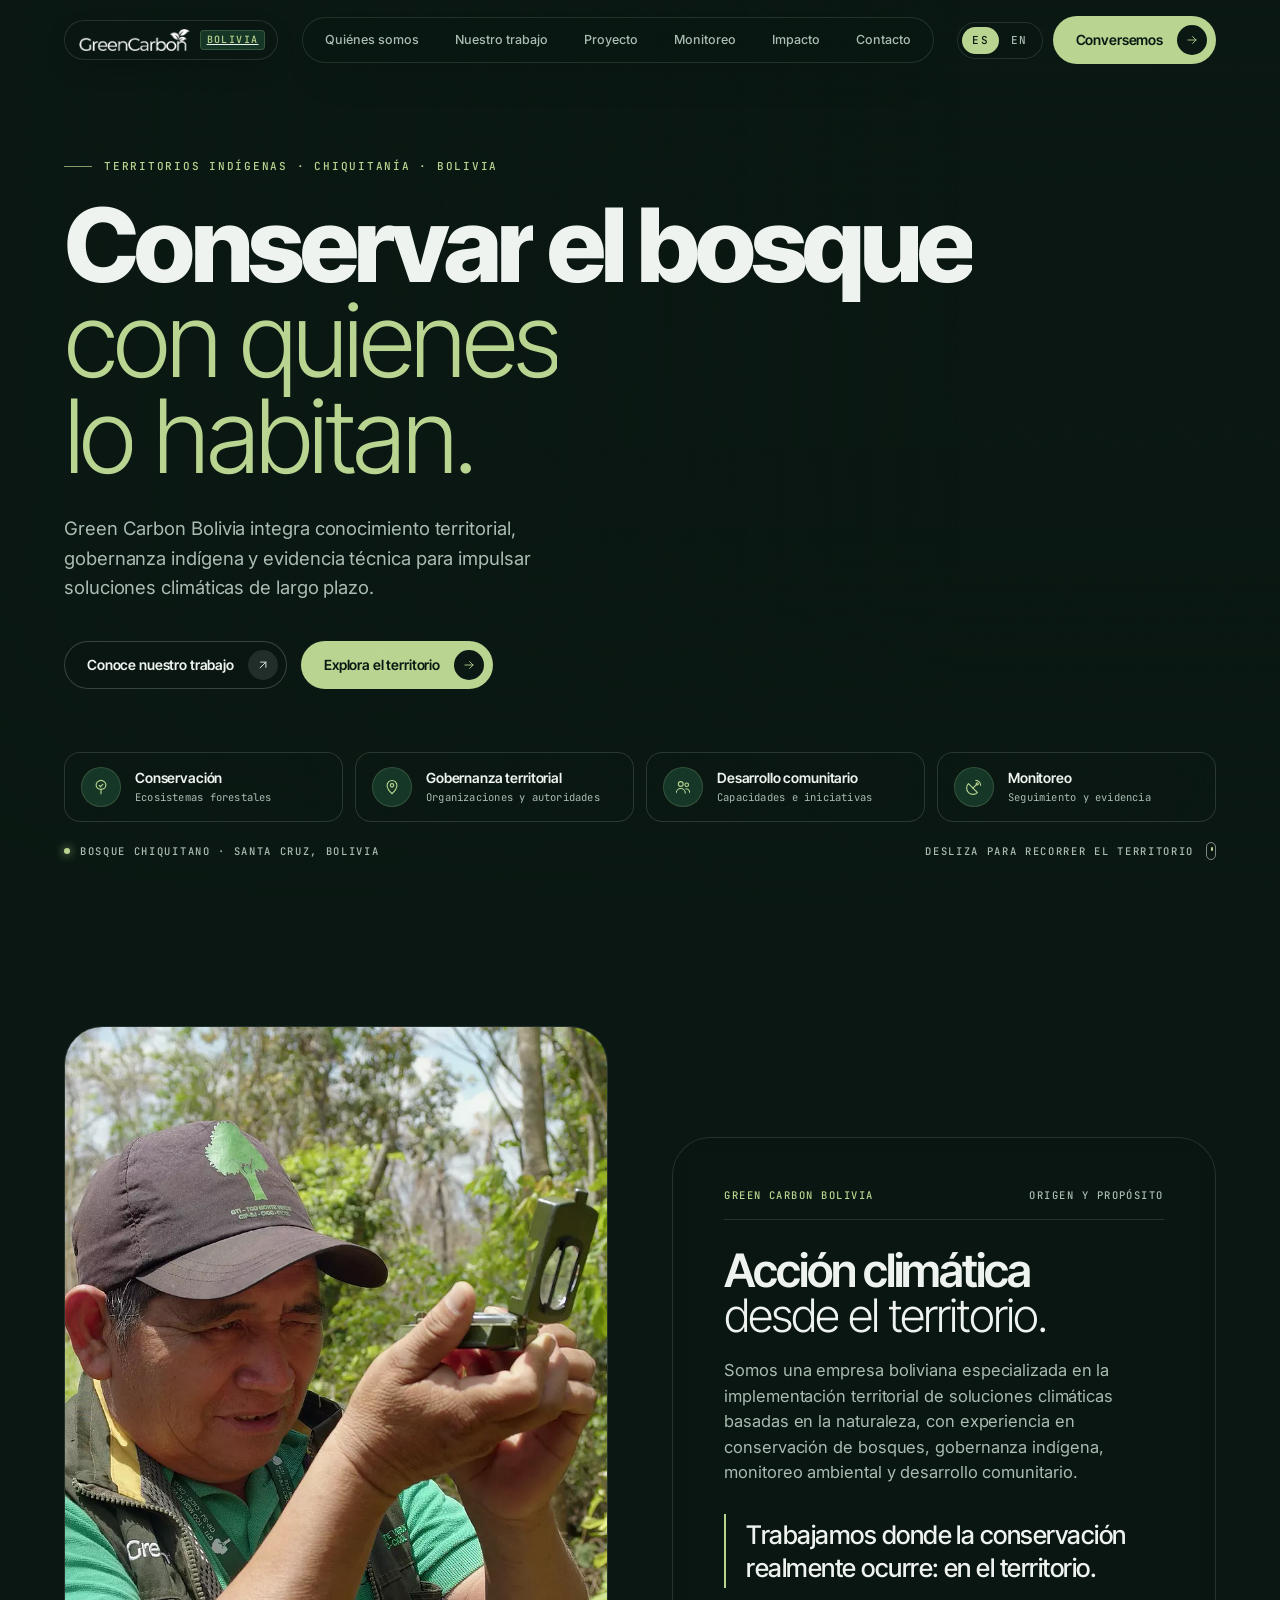
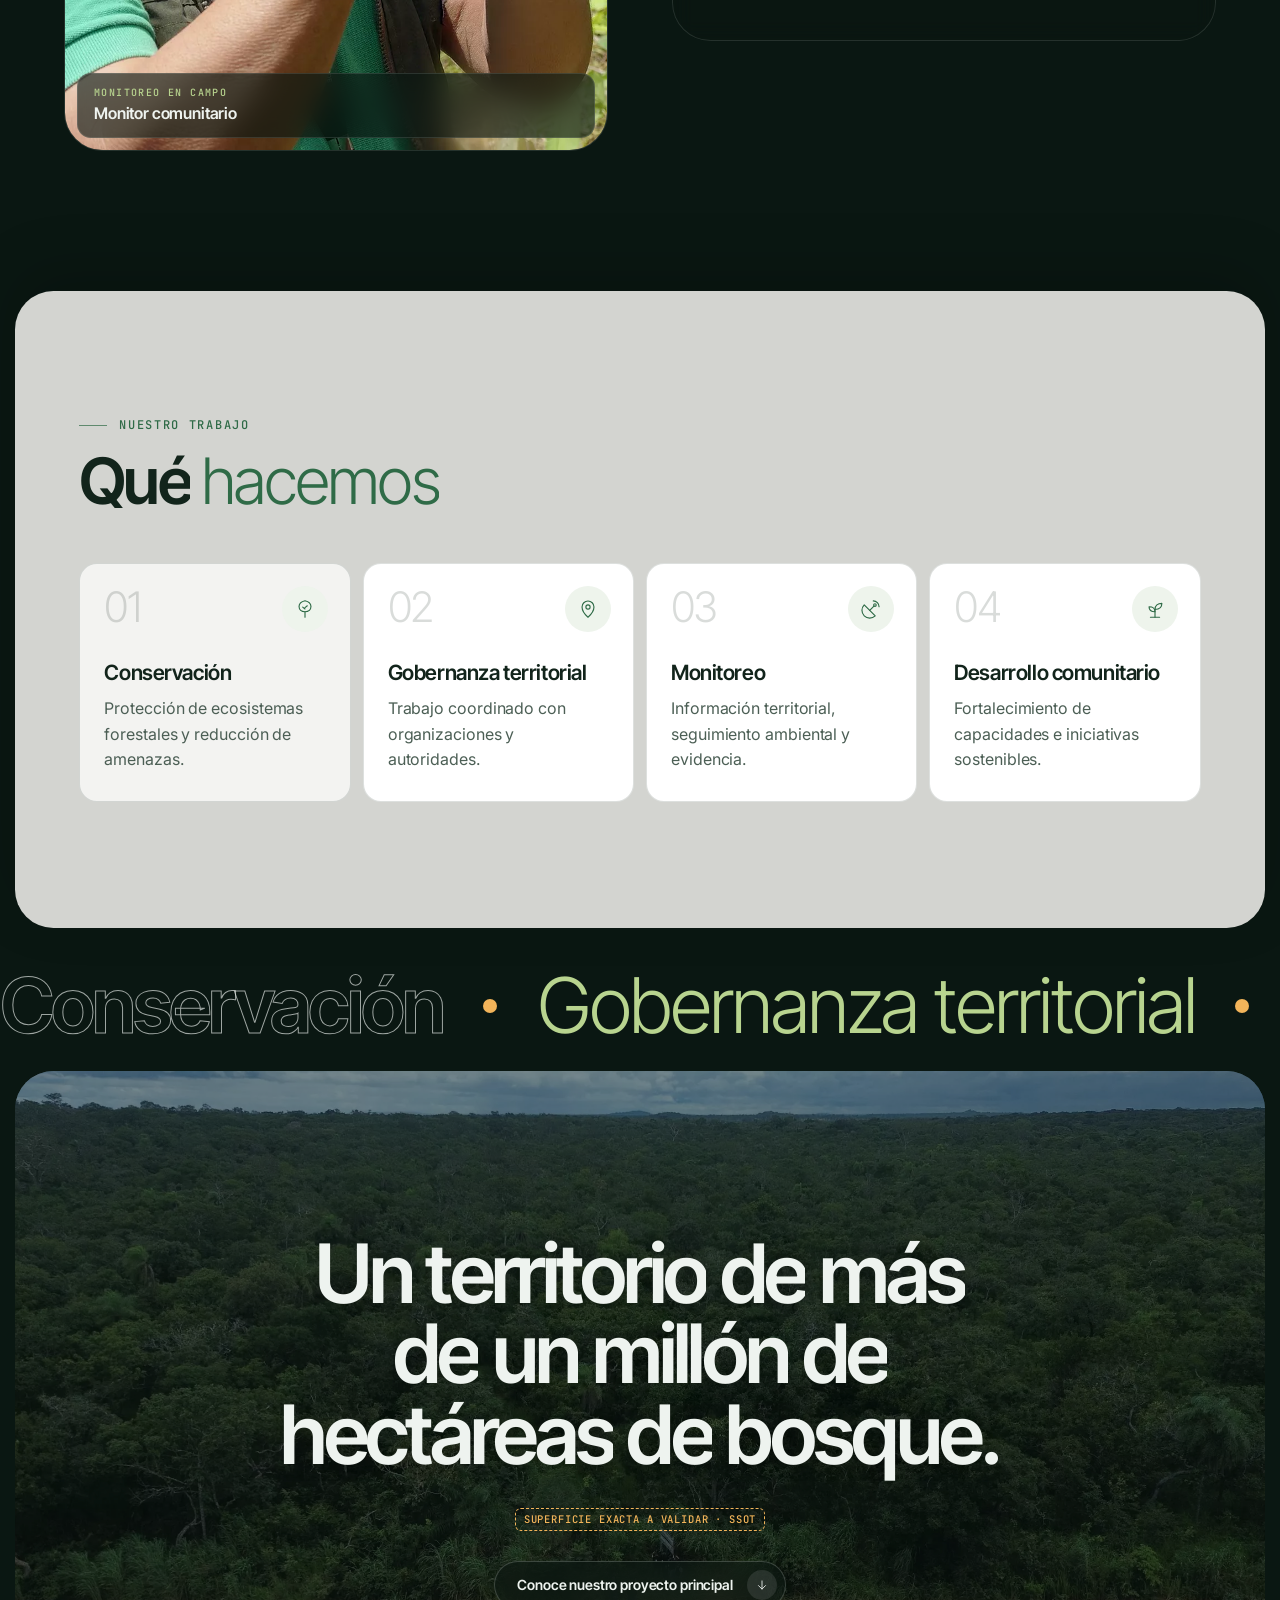
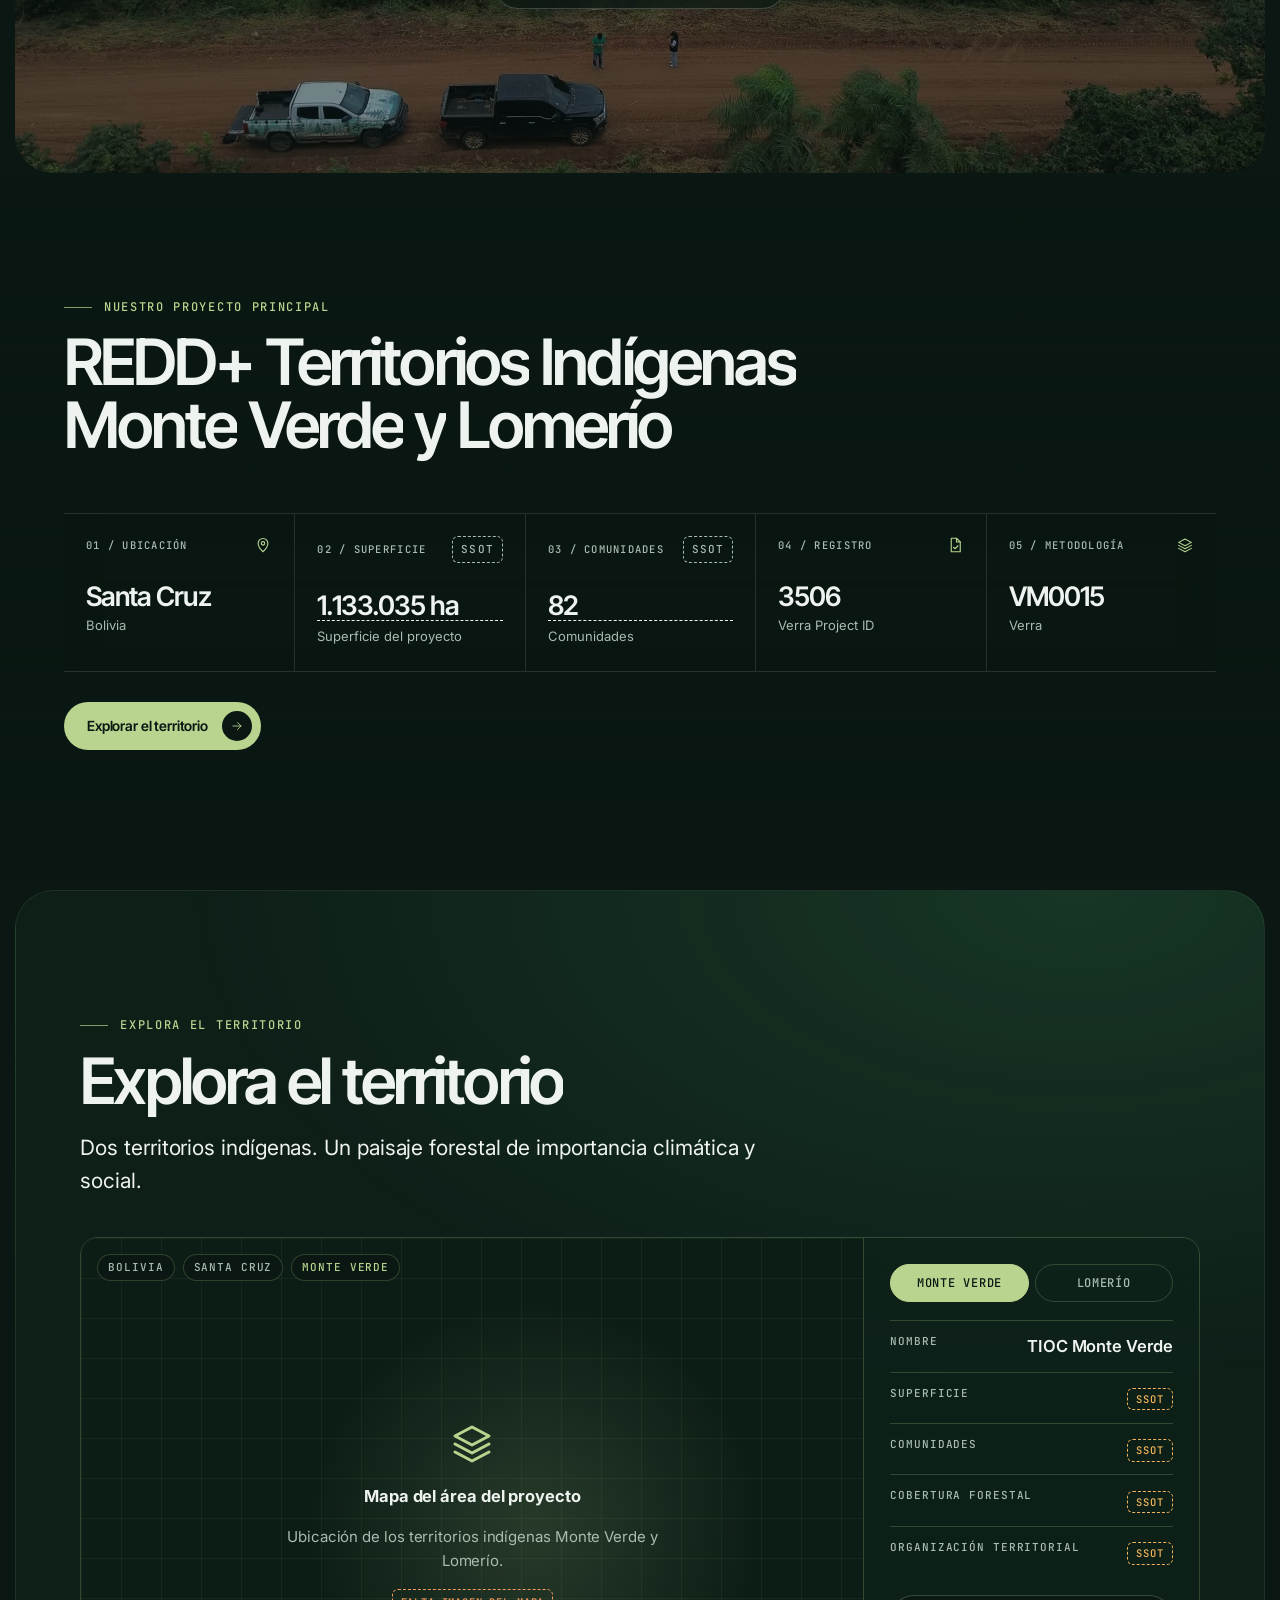
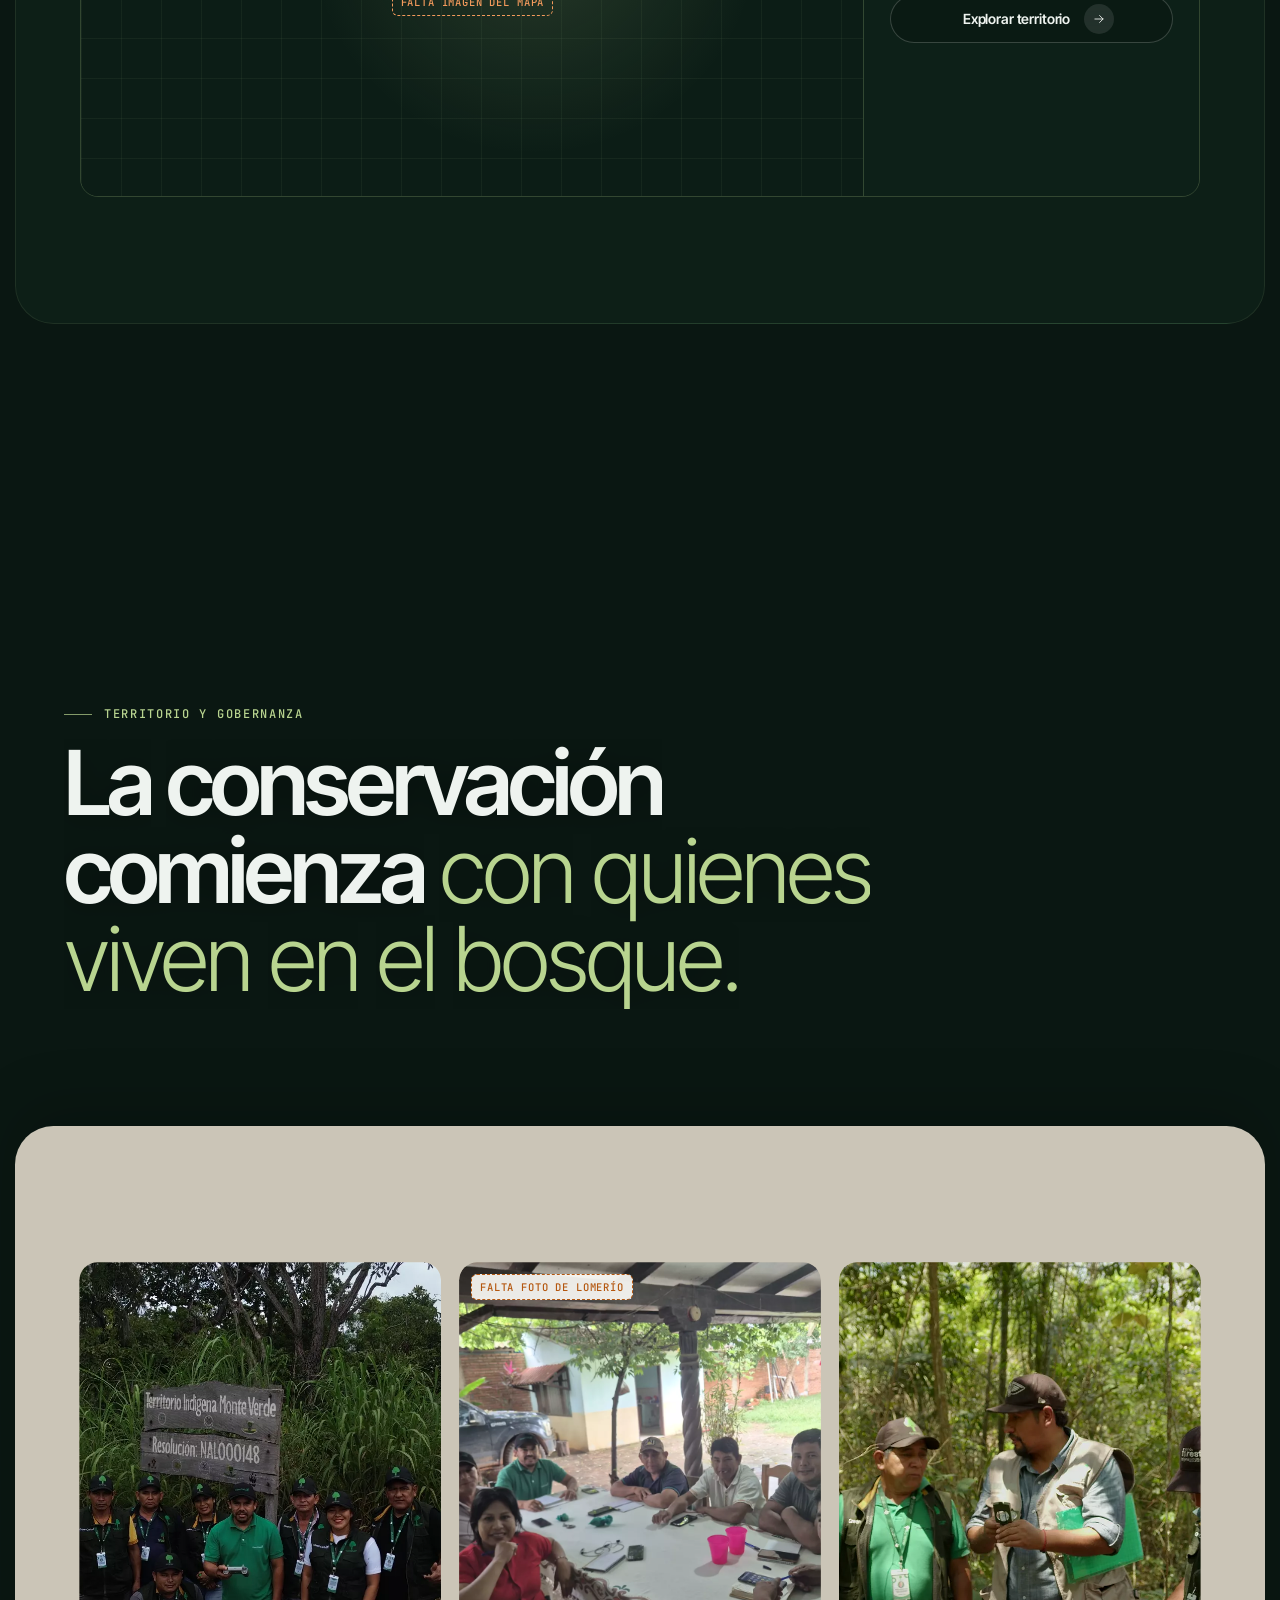
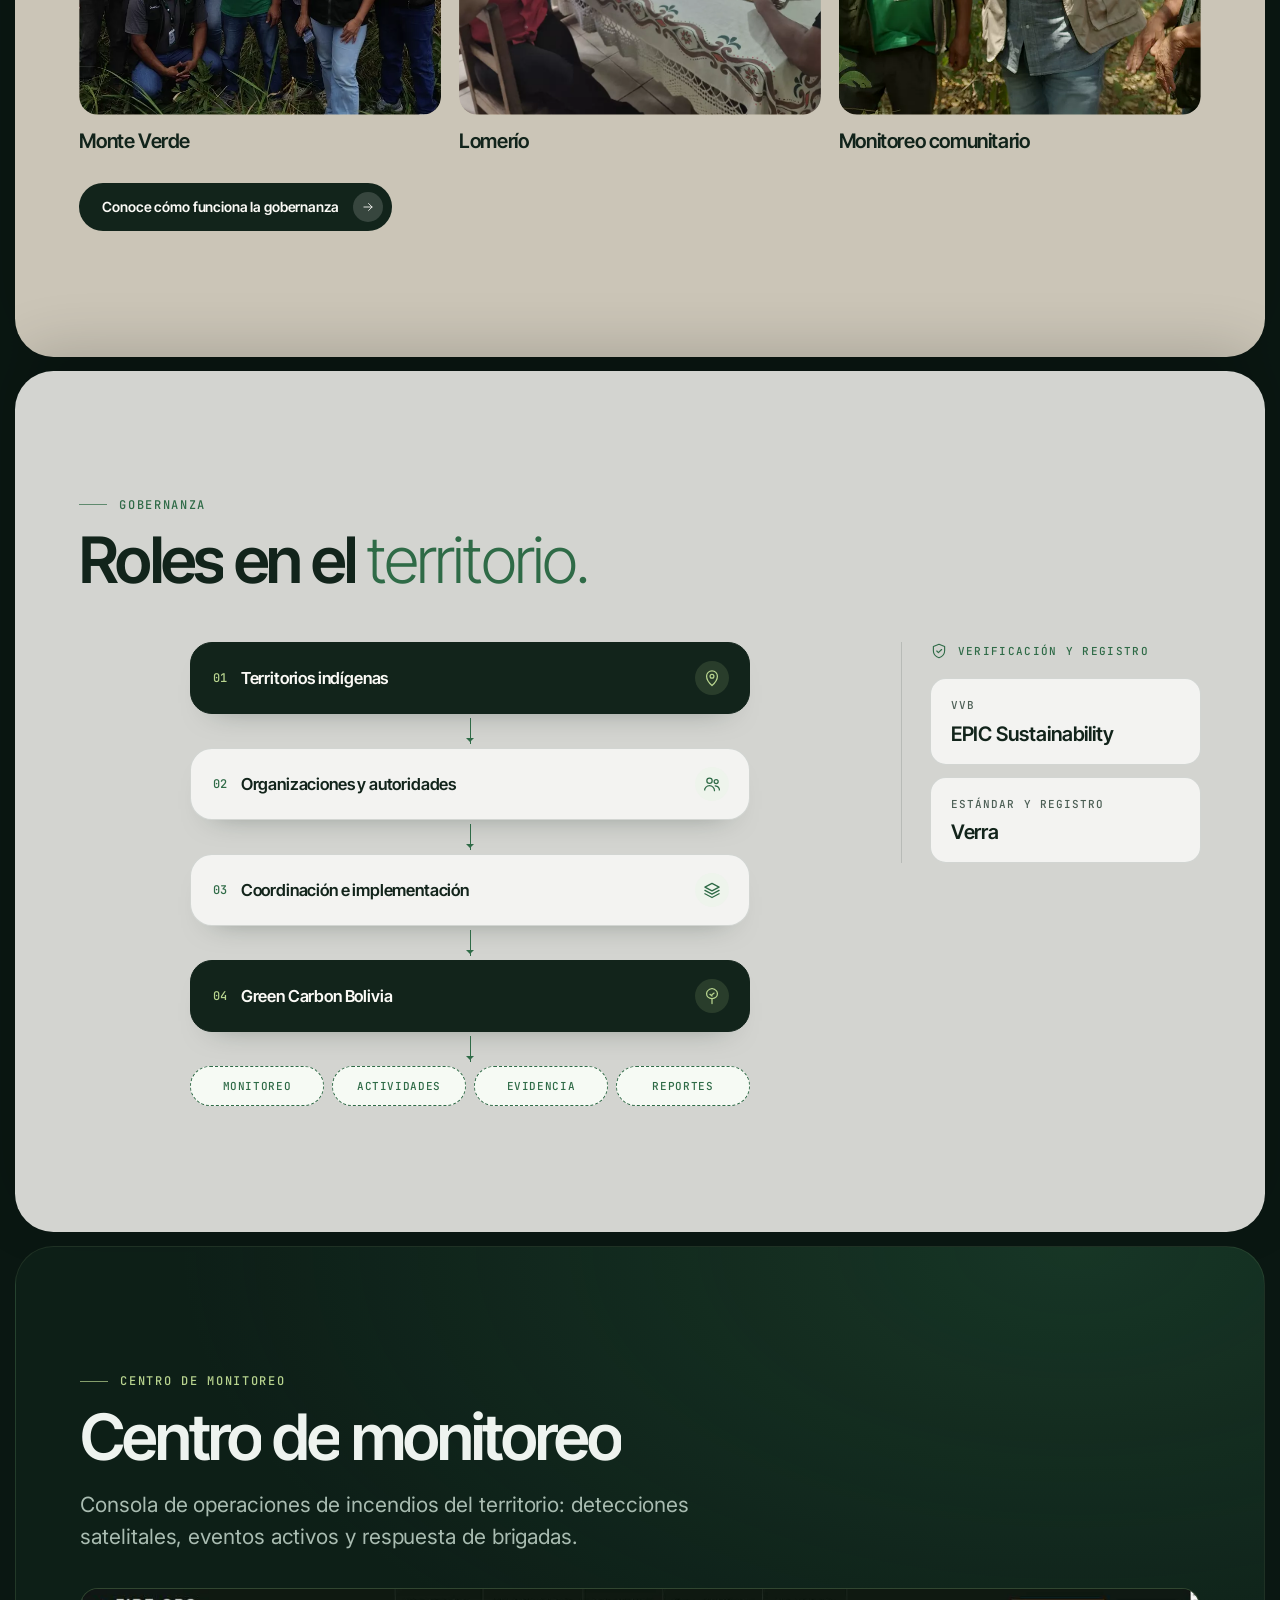
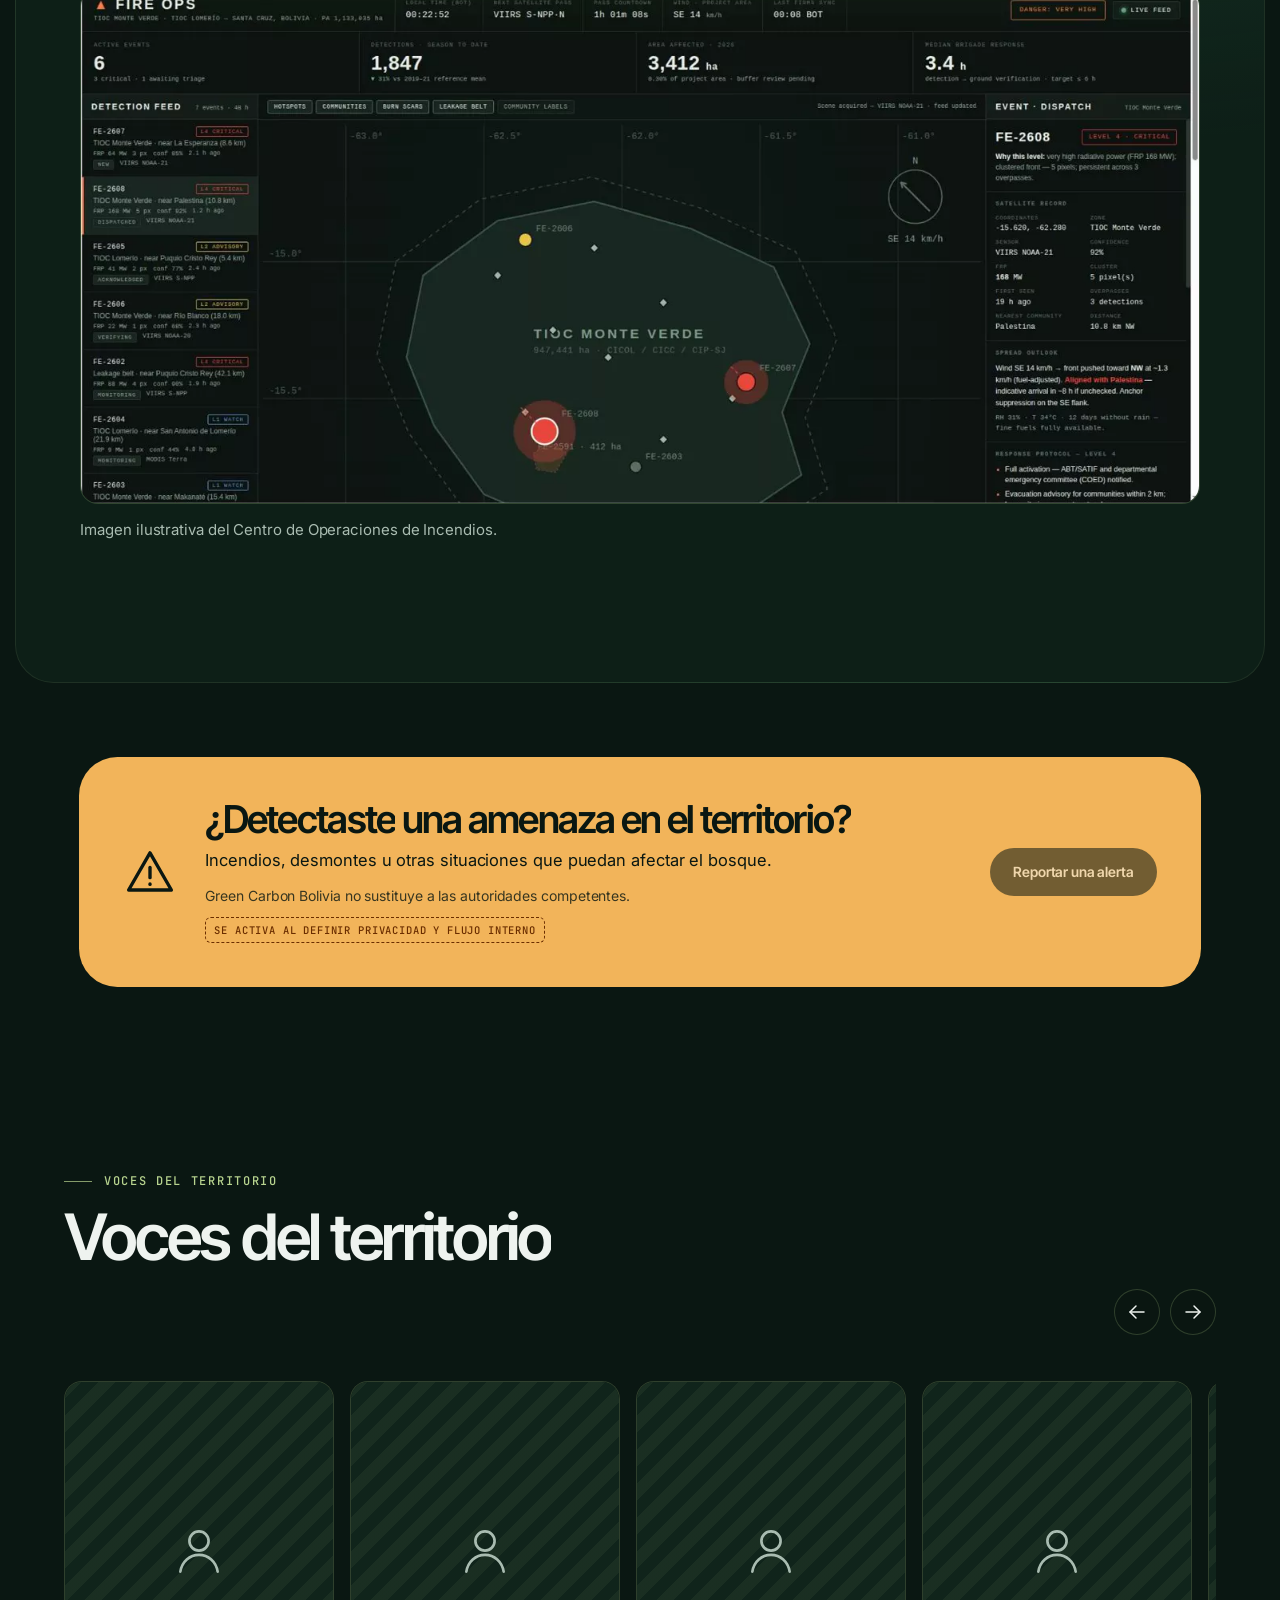
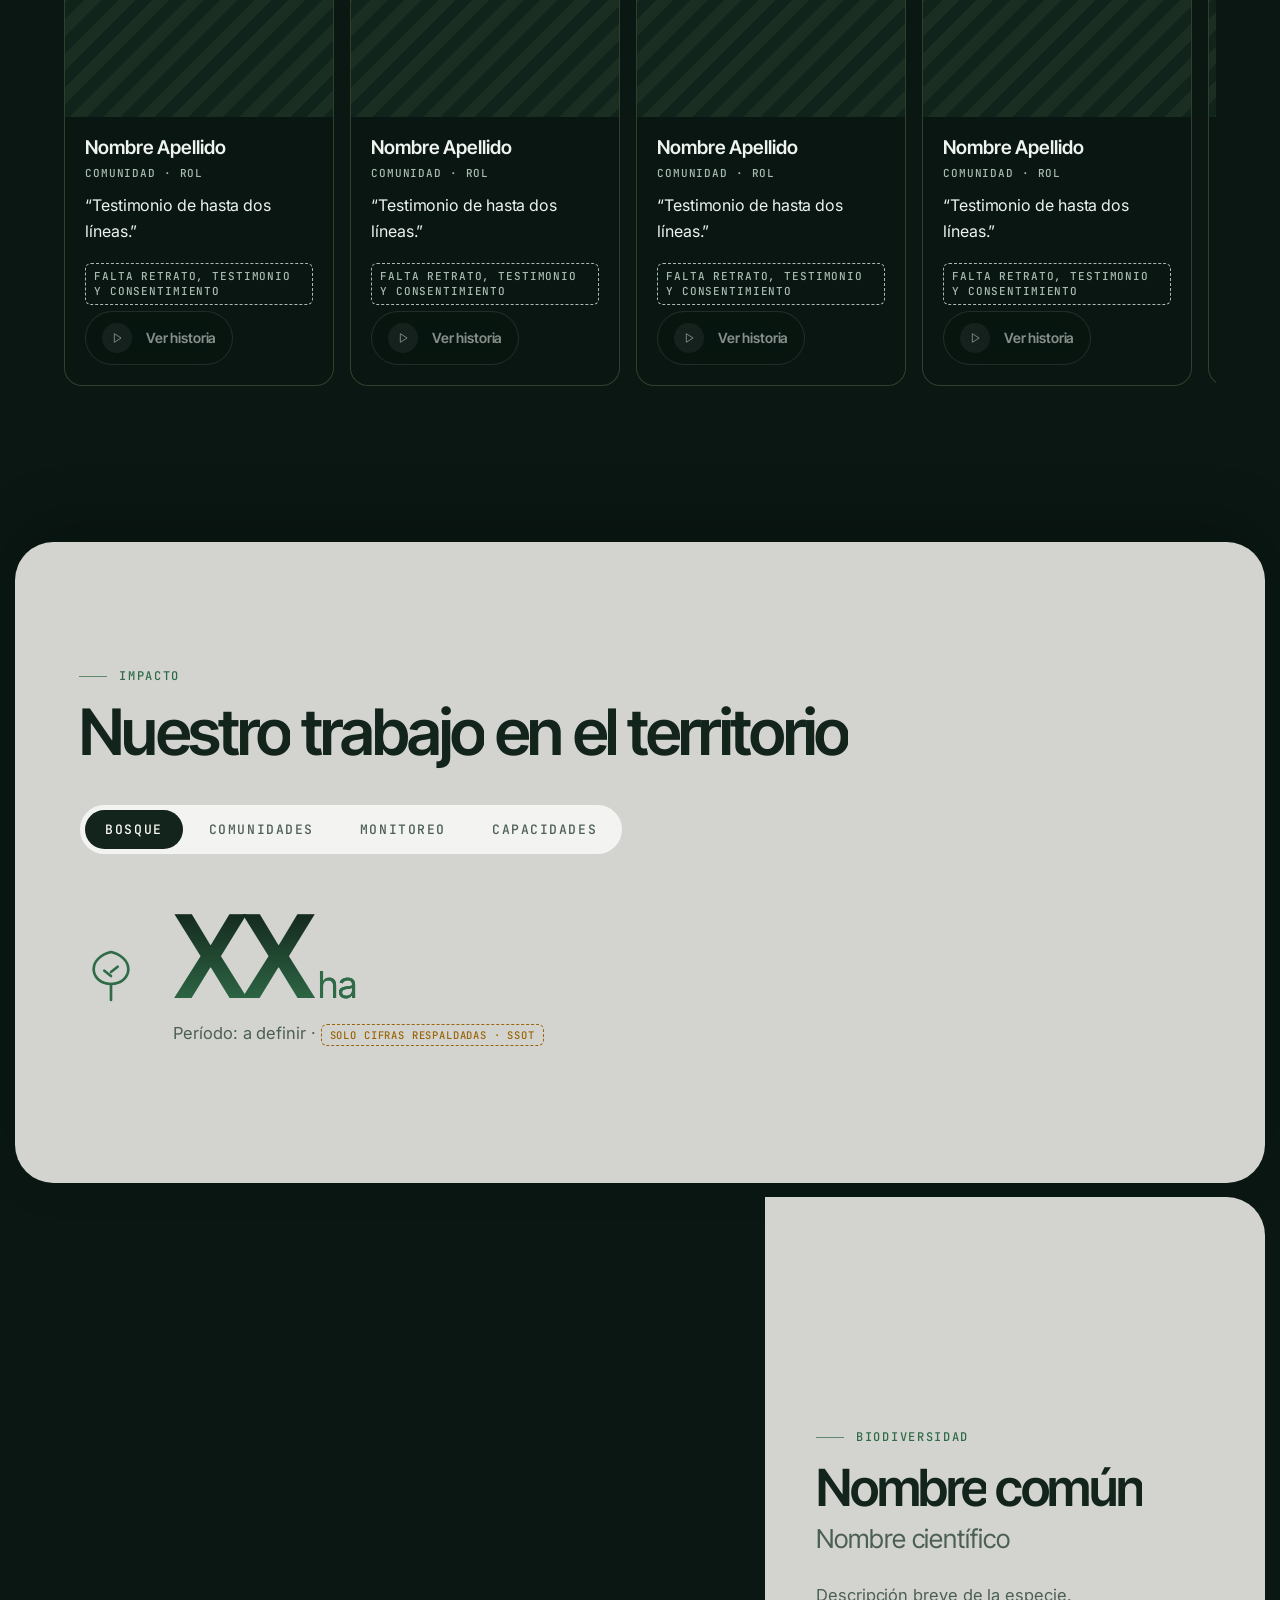
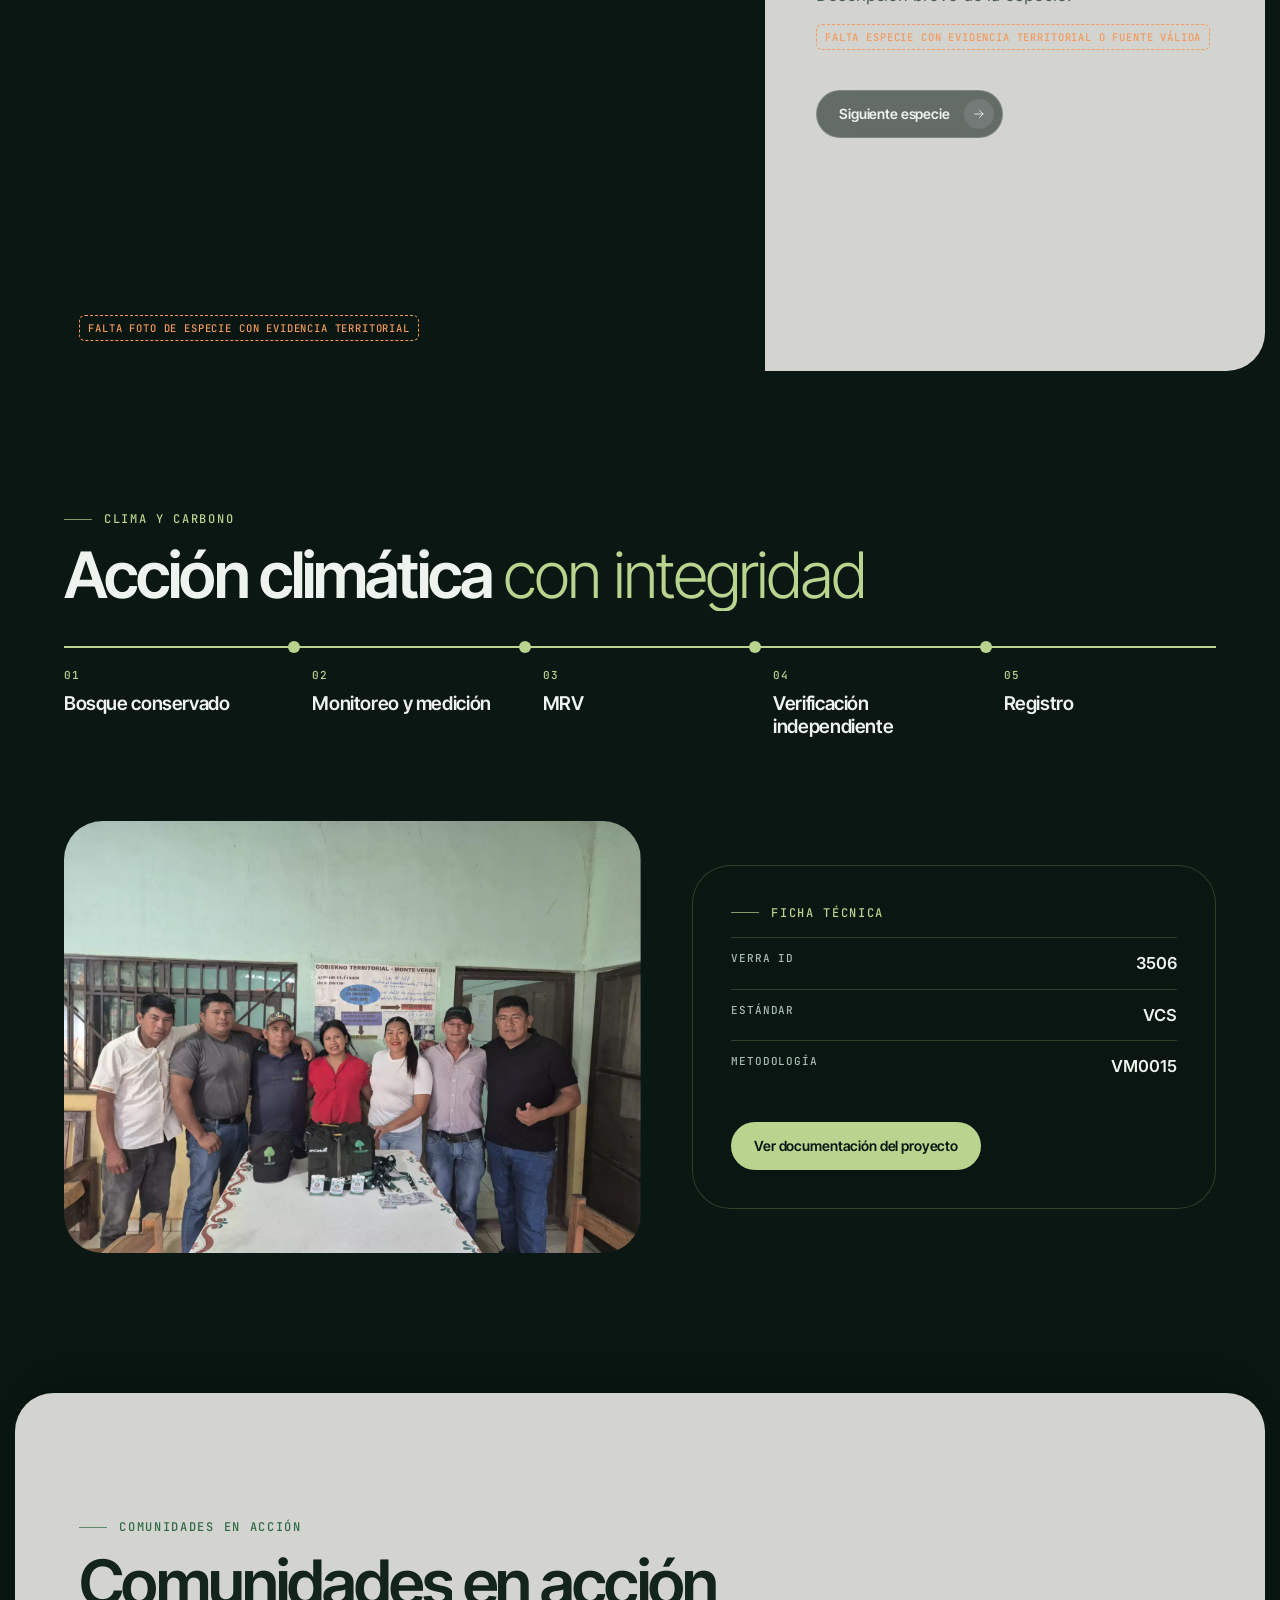
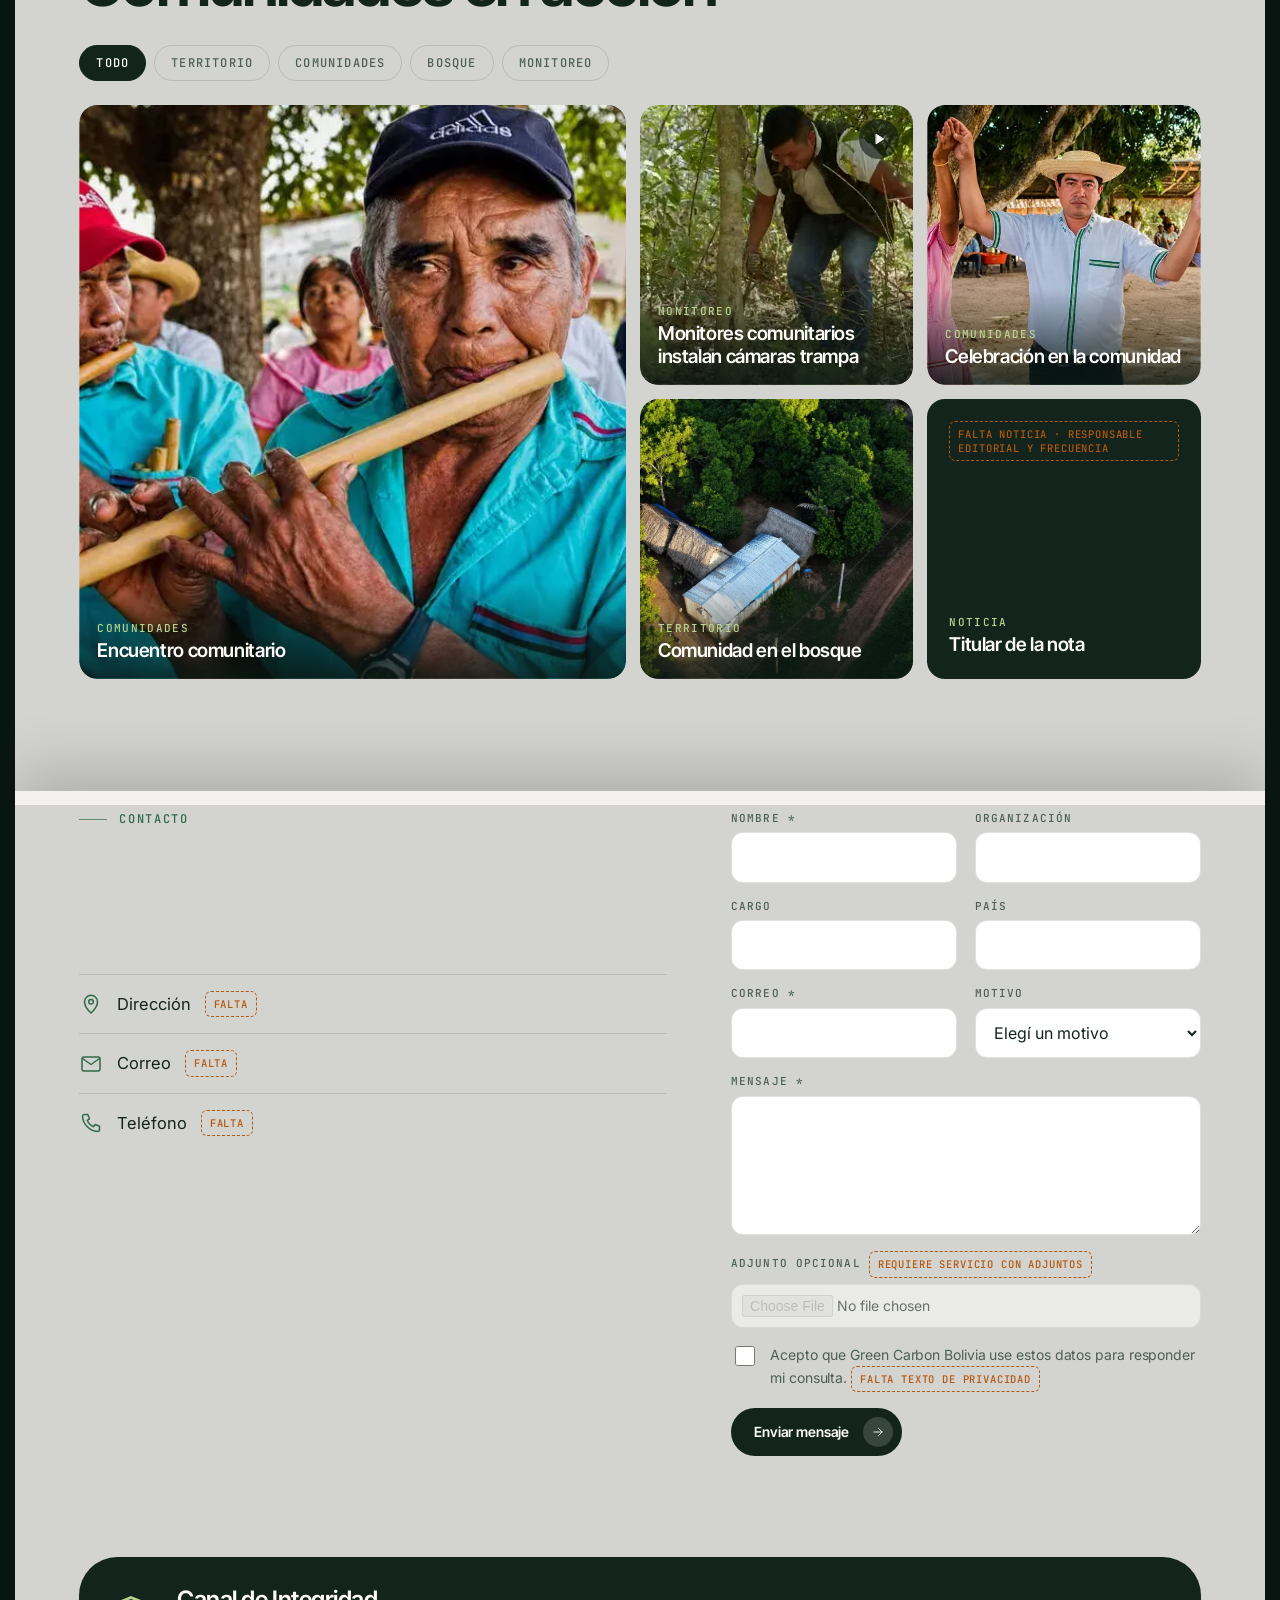
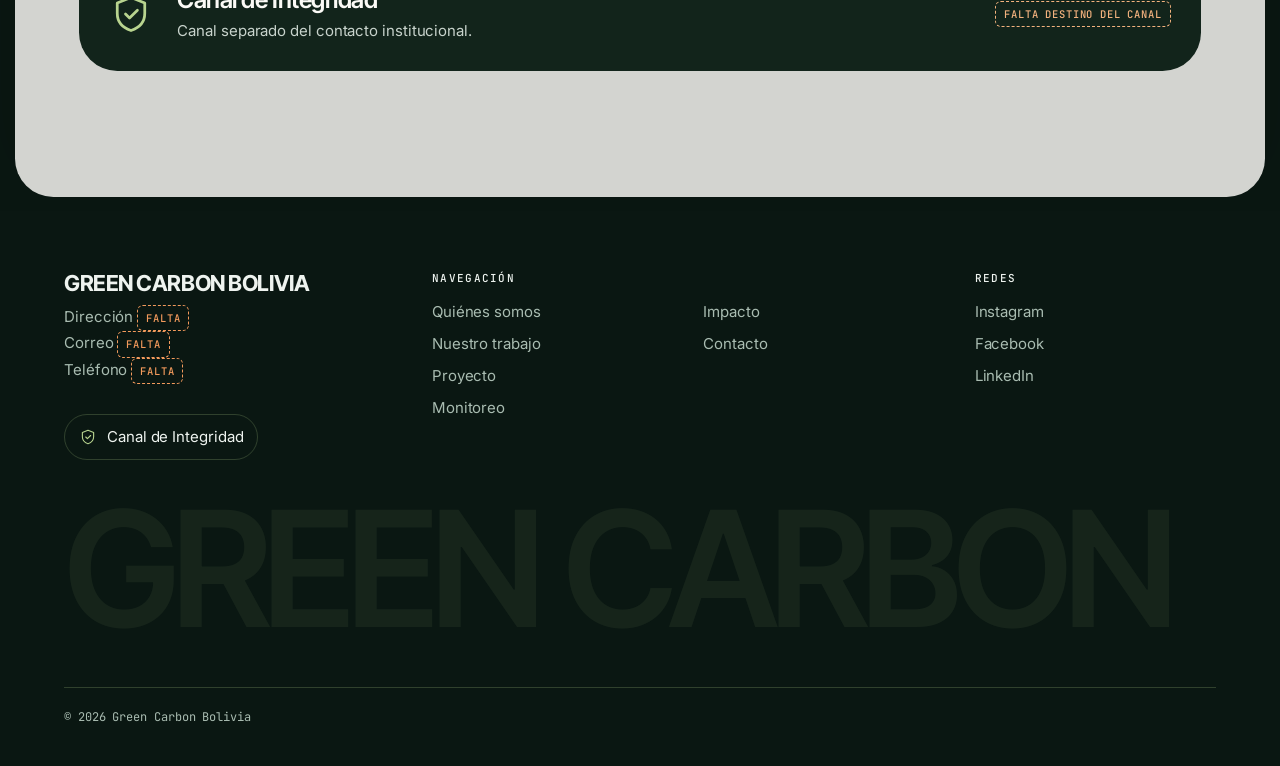
==== index.html @ 0ccd10e8 "Static review build of v1.2.2 (ES/EN) Co-Authored-By: Claude Opus 5.5 <noreply@anthropic.com>" ====
<!doctype html>
<html lang="es">
<head>
<meta charset="utf-8">
<meta name="viewport" content="width=device-width, initial-scale=1, viewport-fit=cover">
<title>Green Carbon Bolivia</title>
<meta name="description" content="Green Carbon Bolivia integra conocimiento territorial, gobernanza indígena y evidencia técnica para impulsar soluciones climáticas de largo plazo.">
<link rel="alternate" hreflang="es" href="./">
<link rel="alternate" hreflang="en" href="en/">
<link rel="preconnect" href="https://fonts.googleapis.com">
<link rel="stylesheet" href="https://fonts.googleapis.com/css2?family=Inter+Tight:wght@300;400;500;600;700&family=Inter:wght@400;500;600&family=JetBrains+Mono:wght@400;500&display=swap">
<meta name='robots' content='noindex, nofollow' />
	<style>img:is([sizes="auto" i], [sizes^="auto," i]) { contain-intrinsic-size: 3000px 1500px }</style>
	<script type="text/javascript">
/* <![CDATA[ */
window._wpemojiSettings = {"baseUrl":"https:\/\/s.w.org\/images\/core\/emoji\/16.0.1\/72x72\/","ext":".png","svgUrl":"https:\/\/s.w.org\/images\/core\/emoji\/16.0.1\/svg\/","svgExt":".svg","source":{"concatemoji":"wp-includes\/js\/wp-emoji-release.min.js?ver=6.8.3"}};
/*! This file is auto-generated */
!function(s,n){var o,i,e;function c(e){try{var t={supportTests:e,timestamp:(new Date).valueOf()};sessionStorage.setItem(o,JSON.stringify(t))}catch(e){}}function p(e,t,n){e.clearRect(0,0,e.canvas.width,e.canvas.height),e.fillText(t,0,0);var t=new Uint32Array(e.getImageData(0,0,e.canvas.width,e.canvas.height).data),a=(e.clearRect(0,0,e.canvas.width,e.canvas.height),e.fillText(n,0,0),new Uint32Array(e.getImageData(0,0,e.canvas.width,e.canvas.height).data));return t.every(function(e,t){return e===a[t]})}function u(e,t){e.clearRect(0,0,e.canvas.width,e.canvas.height),e.fillText(t,0,0);for(var n=e.getImageData(16,16,1,1),a=0;a<n.data.length;a++)if(0!==n.data[a])return!1;return!0}function f(e,t,n,a){switch(t){case"flag":return n(e,"\ud83c\udff3\ufe0f\u200d\u26a7\ufe0f","\ud83c\udff3\ufe0f\u200b\u26a7\ufe0f")?!1:!n(e,"\ud83c\udde8\ud83c\uddf6","\ud83c\udde8\u200b\ud83c\uddf6")&&!n(e,"\ud83c\udff4\udb40\udc67\udb40\udc62\udb40\udc65\udb40\udc6e\udb40\udc67\udb40\udc7f","\ud83c\udff4\u200b\udb40\udc67\u200b\udb40\udc62\u200b\udb40\udc65\u200b\udb40\udc6e\u200b\udb40\udc67\u200b\udb40\udc7f");case"emoji":return!a(e,"\ud83e\udedf")}return!1}function g(e,t,n,a){var r="undefined"!=typeof WorkerGlobalScope&&self instanceof WorkerGlobalScope?new OffscreenCanvas(300,150):s.createElement("canvas"),o=r.getContext("2d",{willReadFrequently:!0}),i=(o.textBaseline="top",o.font="600 32px Arial",{});return e.forEach(function(e){i[e]=t(o,e,n,a)}),i}function t(e){var t=s.createElement("script");t.src=e,t.defer=!0,s.head.appendChild(t)}"undefined"!=typeof Promise&&(o="wpEmojiSettingsSupports",i=["flag","emoji"],n.supports={everything:!0,everythingExceptFlag:!0},e=new Promise(function(e){s.addEventListener("DOMContentLoaded",e,{once:!0})}),new Promise(function(t){var n=function(){try{var e=JSON.parse(sessionStorage.getItem(o));if("object"==typeof e&&"number"==typeof e.timestamp&&(new Date).valueOf()<e.timestamp+604800&&"object"==typeof e.supportTests)return e.supportTests}catch(e){}return null}();if(!n){if("undefined"!=typeof Worker&&"undefined"!=typeof OffscreenCanvas&&"undefined"!=typeof URL&&URL.createObjectURL&&"undefined"!=typeof Blob)try{var e="postMessage("+g.toString()+"("+[JSON.stringify(i),f.toString(),p.toString(),u.toString()].join(",")+"));",a=new Blob([e],{type:"text/javascript"}),r=new Worker(URL.createObjectURL(a),{name:"wpTestEmojiSupports"});return void(r.onmessage=function(e){c(n=e.data),r.terminate(),t(n)})}catch(e){}c(n=g(i,f,p,u))}t(n)}).then(function(e){for(var t in e)n.supports[t]=e[t],n.supports.everything=n.supports.everything&&n.supports[t],"flag"!==t&&(n.supports.everythingExceptFlag=n.supports.everythingExceptFlag&&n.supports[t]);n.supports.everythingExceptFlag=n.supports.everythingExceptFlag&&!n.supports.flag,n.DOMReady=!1,n.readyCallback=function(){n.DOMReady=!0}}).then(function(){return e}).then(function(){var e;n.supports.everything||(n.readyCallback(),(e=n.source||{}).concatemoji?t(e.concatemoji):e.wpemoji&&e.twemoji&&(t(e.twemoji),t(e.wpemoji)))}))}((window,document),window._wpemojiSettings);
/* ]]> */
</script>
<style id='wp-emoji-styles-inline-css' type='text/css'>

	img.wp-smiley, img.emoji {
		display: inline !important;
		border: none !important;
		box-shadow: none !important;
		height: 1em !important;
		width: 1em !important;
		margin: 0 0.07em !important;
		vertical-align: -0.1em !important;
		background: none !important;
		padding: 0 !important;
	}
</style>
<link rel='stylesheet' id='wp-block-library-css' href='wp-includes/css/dist/block-library/style.min.css?ver=6.8.3' type='text/css' media='all' />
<style id='classic-theme-styles-inline-css' type='text/css'>
/*! This file is auto-generated */
.wp-block-button__link{color:#fff;background-color:#32373c;border-radius:9999px;box-shadow:none;text-decoration:none;padding:calc(.667em + 2px) calc(1.333em + 2px);font-size:1.125em}.wp-block-file__button{background:#32373c;color:#fff;text-decoration:none}
</style>
<style id='global-styles-inline-css' type='text/css'>
:root{--wp--preset--aspect-ratio--square: 1;--wp--preset--aspect-ratio--4-3: 4/3;--wp--preset--aspect-ratio--3-4: 3/4;--wp--preset--aspect-ratio--3-2: 3/2;--wp--preset--aspect-ratio--2-3: 2/3;--wp--preset--aspect-ratio--16-9: 16/9;--wp--preset--aspect-ratio--9-16: 9/16;--wp--preset--color--black: #000000;--wp--preset--color--cyan-bluish-gray: #abb8c3;--wp--preset--color--white: #ffffff;--wp--preset--color--pale-pink: #f78da7;--wp--preset--color--vivid-red: #cf2e2e;--wp--preset--color--luminous-vivid-orange: #ff6900;--wp--preset--color--luminous-vivid-amber: #fcb900;--wp--preset--color--light-green-cyan: #7bdcb5;--wp--preset--color--vivid-green-cyan: #00d084;--wp--preset--color--pale-cyan-blue: #8ed1fc;--wp--preset--color--vivid-cyan-blue: #0693e3;--wp--preset--color--vivid-purple: #9b51e0;--wp--preset--gradient--vivid-cyan-blue-to-vivid-purple: linear-gradient(135deg,rgba(6,147,227,1) 0%,rgb(155,81,224) 100%);--wp--preset--gradient--light-green-cyan-to-vivid-green-cyan: linear-gradient(135deg,rgb(122,220,180) 0%,rgb(0,208,130) 100%);--wp--preset--gradient--luminous-vivid-amber-to-luminous-vivid-orange: linear-gradient(135deg,rgba(252,185,0,1) 0%,rgba(255,105,0,1) 100%);--wp--preset--gradient--luminous-vivid-orange-to-vivid-red: linear-gradient(135deg,rgba(255,105,0,1) 0%,rgb(207,46,46) 100%);--wp--preset--gradient--very-light-gray-to-cyan-bluish-gray: linear-gradient(135deg,rgb(238,238,238) 0%,rgb(169,184,195) 100%);--wp--preset--gradient--cool-to-warm-spectrum: linear-gradient(135deg,rgb(74,234,220) 0%,rgb(151,120,209) 20%,rgb(207,42,186) 40%,rgb(238,44,130) 60%,rgb(251,105,98) 80%,rgb(254,248,76) 100%);--wp--preset--gradient--blush-light-purple: linear-gradient(135deg,rgb(255,206,236) 0%,rgb(152,150,240) 100%);--wp--preset--gradient--blush-bordeaux: linear-gradient(135deg,rgb(254,205,165) 0%,rgb(254,45,45) 50%,rgb(107,0,62) 100%);--wp--preset--gradient--luminous-dusk: linear-gradient(135deg,rgb(255,203,112) 0%,rgb(199,81,192) 50%,rgb(65,88,208) 100%);--wp--preset--gradient--pale-ocean: linear-gradient(135deg,rgb(255,245,203) 0%,rgb(182,227,212) 50%,rgb(51,167,181) 100%);--wp--preset--gradient--electric-grass: linear-gradient(135deg,rgb(202,248,128) 0%,rgb(113,206,126) 100%);--wp--preset--gradient--midnight: linear-gradient(135deg,rgb(2,3,129) 0%,rgb(40,116,252) 100%);--wp--preset--font-size--small: 13px;--wp--preset--font-size--medium: 20px;--wp--preset--font-size--large: 36px;--wp--preset--font-size--x-large: 42px;--wp--preset--spacing--20: 0.44rem;--wp--preset--spacing--30: 0.67rem;--wp--preset--spacing--40: 1rem;--wp--preset--spacing--50: 1.5rem;--wp--preset--spacing--60: 2.25rem;--wp--preset--spacing--70: 3.38rem;--wp--preset--spacing--80: 5.06rem;--wp--preset--shadow--natural: 6px 6px 9px rgba(0, 0, 0, 0.2);--wp--preset--shadow--deep: 12px 12px 50px rgba(0, 0, 0, 0.4);--wp--preset--shadow--sharp: 6px 6px 0px rgba(0, 0, 0, 0.2);--wp--preset--shadow--outlined: 6px 6px 0px -3px rgba(255, 255, 255, 1), 6px 6px rgba(0, 0, 0, 1);--wp--preset--shadow--crisp: 6px 6px 0px rgba(0, 0, 0, 1);}:where(.is-layout-flex){gap: 0.5em;}:where(.is-layout-grid){gap: 0.5em;}body .is-layout-flex{display: flex;}.is-layout-flex{flex-wrap: wrap;align-items: center;}.is-layout-flex > :is(*, div){margin: 0;}body .is-layout-grid{display: grid;}.is-layout-grid > :is(*, div){margin: 0;}:where(.wp-block-columns.is-layout-flex){gap: 2em;}:where(.wp-block-columns.is-layout-grid){gap: 2em;}:where(.wp-block-post-template.is-layout-flex){gap: 1.25em;}:where(.wp-block-post-template.is-layout-grid){gap: 1.25em;}.has-black-color{color: var(--wp--preset--color--black) !important;}.has-cyan-bluish-gray-color{color: var(--wp--preset--color--cyan-bluish-gray) !important;}.has-white-color{color: var(--wp--preset--color--white) !important;}.has-pale-pink-color{color: var(--wp--preset--color--pale-pink) !important;}.has-vivid-red-color{color: var(--wp--preset--color--vivid-red) !important;}.has-luminous-vivid-orange-color{color: var(--wp--preset--color--luminous-vivid-orange) !important;}.has-luminous-vivid-amber-color{color: var(--wp--preset--color--luminous-vivid-amber) !important;}.has-light-green-cyan-color{color: var(--wp--preset--color--light-green-cyan) !important;}.has-vivid-green-cyan-color{color: var(--wp--preset--color--vivid-green-cyan) !important;}.has-pale-cyan-blue-color{color: var(--wp--preset--color--pale-cyan-blue) !important;}.has-vivid-cyan-blue-color{color: var(--wp--preset--color--vivid-cyan-blue) !important;}.has-vivid-purple-color{color: var(--wp--preset--color--vivid-purple) !important;}.has-black-background-color{background-color: var(--wp--preset--color--black) !important;}.has-cyan-bluish-gray-background-color{background-color: var(--wp--preset--color--cyan-bluish-gray) !important;}.has-white-background-color{background-color: var(--wp--preset--color--white) !important;}.has-pale-pink-background-color{background-color: var(--wp--preset--color--pale-pink) !important;}.has-vivid-red-background-color{background-color: var(--wp--preset--color--vivid-red) !important;}.has-luminous-vivid-orange-background-color{background-color: var(--wp--preset--color--luminous-vivid-orange) !important;}.has-luminous-vivid-amber-background-color{background-color: var(--wp--preset--color--luminous-vivid-amber) !important;}.has-light-green-cyan-background-color{background-color: var(--wp--preset--color--light-green-cyan) !important;}.has-vivid-green-cyan-background-color{background-color: var(--wp--preset--color--vivid-green-cyan) !important;}.has-pale-cyan-blue-background-color{background-color: var(--wp--preset--color--pale-cyan-blue) !important;}.has-vivid-cyan-blue-background-color{background-color: var(--wp--preset--color--vivid-cyan-blue) !important;}.has-vivid-purple-background-color{background-color: var(--wp--preset--color--vivid-purple) !important;}.has-black-border-color{border-color: var(--wp--preset--color--black) !important;}.has-cyan-bluish-gray-border-color{border-color: var(--wp--preset--color--cyan-bluish-gray) !important;}.has-white-border-color{border-color: var(--wp--preset--color--white) !important;}.has-pale-pink-border-color{border-color: var(--wp--preset--color--pale-pink) !important;}.has-vivid-red-border-color{border-color: var(--wp--preset--color--vivid-red) !important;}.has-luminous-vivid-orange-border-color{border-color: var(--wp--preset--color--luminous-vivid-orange) !important;}.has-luminous-vivid-amber-border-color{border-color: var(--wp--preset--color--luminous-vivid-amber) !important;}.has-light-green-cyan-border-color{border-color: var(--wp--preset--color--light-green-cyan) !important;}.has-vivid-green-cyan-border-color{border-color: var(--wp--preset--color--vivid-green-cyan) !important;}.has-pale-cyan-blue-border-color{border-color: var(--wp--preset--color--pale-cyan-blue) !important;}.has-vivid-cyan-blue-border-color{border-color: var(--wp--preset--color--vivid-cyan-blue) !important;}.has-vivid-purple-border-color{border-color: var(--wp--preset--color--vivid-purple) !important;}.has-vivid-cyan-blue-to-vivid-purple-gradient-background{background: var(--wp--preset--gradient--vivid-cyan-blue-to-vivid-purple) !important;}.has-light-green-cyan-to-vivid-green-cyan-gradient-background{background: var(--wp--preset--gradient--light-green-cyan-to-vivid-green-cyan) !important;}.has-luminous-vivid-amber-to-luminous-vivid-orange-gradient-background{background: var(--wp--preset--gradient--luminous-vivid-amber-to-luminous-vivid-orange) !important;}.has-luminous-vivid-orange-to-vivid-red-gradient-background{background: var(--wp--preset--gradient--luminous-vivid-orange-to-vivid-red) !important;}.has-very-light-gray-to-cyan-bluish-gray-gradient-background{background: var(--wp--preset--gradient--very-light-gray-to-cyan-bluish-gray) !important;}.has-cool-to-warm-spectrum-gradient-background{background: var(--wp--preset--gradient--cool-to-warm-spectrum) !important;}.has-blush-light-purple-gradient-background{background: var(--wp--preset--gradient--blush-light-purple) !important;}.has-blush-bordeaux-gradient-background{background: var(--wp--preset--gradient--blush-bordeaux) !important;}.has-luminous-dusk-gradient-background{background: var(--wp--preset--gradient--luminous-dusk) !important;}.has-pale-ocean-gradient-background{background: var(--wp--preset--gradient--pale-ocean) !important;}.has-electric-grass-gradient-background{background: var(--wp--preset--gradient--electric-grass) !important;}.has-midnight-gradient-background{background: var(--wp--preset--gradient--midnight) !important;}.has-small-font-size{font-size: var(--wp--preset--font-size--small) !important;}.has-medium-font-size{font-size: var(--wp--preset--font-size--medium) !important;}.has-large-font-size{font-size: var(--wp--preset--font-size--large) !important;}.has-x-large-font-size{font-size: var(--wp--preset--font-size--x-large) !important;}
:where(.wp-block-post-template.is-layout-flex){gap: 1.25em;}:where(.wp-block-post-template.is-layout-grid){gap: 1.25em;}
:where(.wp-block-columns.is-layout-flex){gap: 2em;}:where(.wp-block-columns.is-layout-grid){gap: 2em;}
:root :where(.wp-block-pullquote){font-size: 1.5em;line-height: 1.6;}
</style>
<link rel='stylesheet' id='greencarbon-css' href='wp-content/themes/greencarbon/style.css?ver=1.2.2' type='text/css' media='all' />
<style id='greencarbon-inline-css' type='text/css'>
:root{--alfa-hoja:0.84;--alfa-oscuro:0.74;--alfa-tarjeta:0.72;}
</style>
<meta name="generator" content="WordPress 6.8.3" />
</head>
<body>

<svg width="0" height="0" style="position:absolute" aria-hidden="true">
  <defs>
    <symbol id="i-bosque" viewBox="0 0 24 24"><path d="M12 21v-6"/><path d="M12 15c-4 0-6.5-2.6-6.5-5.6S8.3 3.8 12 3c3.7.8 6.5 3.4 6.5 6.4S16 15 12 15z"/><path d="M12 12l-2.5-2M12 10.5l2.5-2"/></symbol>
    <symbol id="i-pin" viewBox="0 0 24 24"><path d="M12 21s-6.5-5.8-6.5-11.2a6.5 6.5 0 1 1 13 0C18.5 15.2 12 21 12 21z"/><circle cx="12" cy="9.8" r="2.3"/></symbol>
    <symbol id="i-personas" viewBox="0 0 24 24"><circle cx="9" cy="8" r="3.2"/><path d="M3 20c0-3.4 2.7-6 6-6s6 2.6 6 6"/><circle cx="17" cy="9" r="2.4"/><path d="M15.8 14.3c2.9.3 5.2 2.6 5.2 5.7"/></symbol>
    <symbol id="i-satelite" viewBox="0 0 24 24"><path d="M4.6 19.4a8.5 8.5 0 0 1 0-12L16.6 19.4a8.5 8.5 0 0 1-12 0z"/><path d="M10.6 13.4l4.6-4.6"/><circle cx="16.3" cy="7.7" r="1.4"/><path d="M14.5 3.2a6.3 6.3 0 0 1 6.3 6.3"/></symbol>
    <symbol id="i-brote" viewBox="0 0 24 24"><path d="M12 21v-8.5"/><path d="M12 12.5c0-4.2 3-6.7 7.5-6.7 0 4.2-3 6.7-7.5 6.7z"/><path d="M12 15c0-3.3-2.6-5.5-6.5-5.5 0 3.3 2.6 5.5 6.5 5.5z"/><path d="M7 21h10"/></symbol>
    <symbol id="i-doc" viewBox="0 0 24 24"><path d="M7 3h7l5 5v13H7z"/><path d="M14 3v5h5"/><path d="M10 15l2 2 4-4"/></symbol>
    <symbol id="i-capas" viewBox="0 0 24 24"><path d="M12 4l8.5 4.5L12 13 3.5 8.5z"/><path d="M3.5 12.5L12 17l8.5-4.5"/><path d="M3.5 16.5L12 21l8.5-4.5"/></symbol>
    <symbol id="i-movil" viewBox="0 0 24 24"><rect x="6.5" y="2.5" width="11" height="19" rx="2"/><path d="M10.5 18h3"/></symbol>
    <symbol id="i-gps" viewBox="0 0 24 24"><circle cx="12" cy="12" r="6.5"/><circle cx="12" cy="12" r="1.6"/><path d="M12 2v3M12 19v3M2 12h3M19 12h3"/></symbol>
    <symbol id="i-panel" viewBox="0 0 24 24"><rect x="3" y="4" width="18" height="16" rx="2"/><path d="M3 8.5h18"/><path d="M7.5 16.5v-3M11.5 16.5v-5M15.5 16.5v-2"/></symbol>
    <symbol id="i-alerta" viewBox="0 0 24 24"><path d="M12 3.5l9.5 16.5h-19z"/><path d="M12 10v4.5"/><path d="M12 17.3v.2"/></symbol>
    <symbol id="i-correo" viewBox="0 0 24 24"><rect x="3" y="5" width="18" height="14" rx="2"/><path d="M3.5 6.5l8.5 6 8.5-6"/></symbol>
    <symbol id="i-tel" viewBox="0 0 24 24"><path d="M5.5 3.5h3.3l1.7 4.4-2.2 1.4a11 11 0 0 0 6.4 6.4l1.4-2.2 4.4 1.7v3.3a2 2 0 0 1-2 2A16.5 16.5 0 0 1 3.5 5.5a2 2 0 0 1 2-2z"/></symbol>
    <symbol id="i-escudo" viewBox="0 0 24 24"><path d="M12 3l7.5 3v5.6c0 4.8-3.2 8-7.5 9.4-4.3-1.4-7.5-4.6-7.5-9.4V6z"/><path d="M9 12l2.2 2.2L15.5 10"/></symbol>
    <symbol id="i-flecha" viewBox="0 0 24 24"><path d="M5 12h14"/><path d="M13 6l6 6-6 6"/></symbol>
    <symbol id="i-diagonal" viewBox="0 0 24 24"><path d="M7 17L17 7"/><path d="M8 7h9v9"/></symbol>
    <symbol id="i-abajo" viewBox="0 0 24 24"><path d="M12 5v14"/><path d="M6 13l6 6 6-6"/></symbol>
    <symbol id="i-ext" viewBox="0 0 24 24"><path d="M14 4h6v6"/><path d="M20 4l-9 9"/><path d="M18 14v5a1 1 0 0 1-1 1H5a1 1 0 0 1-1-1V7a1 1 0 0 1 1-1h5"/></symbol>
    <symbol id="i-play" viewBox="0 0 24 24"><path d="M8 5l11 7-11 7z"/></symbol>
    <symbol id="i-retrato" viewBox="0 0 24 24"><circle cx="12" cy="9" r="3.6"/><path d="M5 20.5c.6-3.8 3.5-6.3 7-6.3s6.4 2.5 7 6.3"/></symbol>
    <symbol id="i-camara" viewBox="0 0 24 24"><rect x="3" y="7" width="18" height="13" rx="2"/><path d="M8.5 7l1.5-2.5h4L15.5 7"/><circle cx="12" cy="13.5" r="3.5"/></symbol>
    <symbol id="i-hoja" viewBox="0 0 24 24"><path d="M5 19c0-8 5-14 15-14 0 10-6 15-14 15"/><path d="M5 19l8-8"/></symbol>
    <symbol id="i-ubicacion" viewBox="0 0 24 24"><path d="M12 21s-6.5-5.8-6.5-11.2a6.5 6.5 0 1 1 13 0C18.5 15.2 12 21 12 21z"/><circle cx="12" cy="9.8" r="2.3"/></symbol>
  </defs>
</svg>

<div id="loader" role="status" aria-live="polite">
  <img src="wp-content/themes/greencarbon/assets/logo-white.webp" alt="Green Carbon Bolivia" class="loader-logo">
  <div class="barra"><i id="loader-barra"></i></div>
  <span id="loader-txt">Cargando el territorio · 0%</span>
</div>

<header class="cab" id="cab">
  <a href="#top" class="marca" aria-label="Green Carbon Bolivia, inicio"><img src="wp-content/themes/greencarbon/assets/logo-white.webp" alt="Green Carbon"><span class="marca-pais">Bolivia</span></a>
  <button type="button" class="menu-btn" id="menu-btn" aria-expanded="false" aria-controls="nav">MENÚ</button>
  <ul class="nav" id="nav">
    <li><a href="#quienes">Quiénes somos</a></li>
    <li><a href="#trabajo">Nuestro trabajo</a></li>
    <li><a href="#proyecto" aria-haspopup="true">Proyecto</a>
      <ul class="sub">
        <li><a href="#proyecto">Monte Verde &amp; Lomerío</a></li>
        <li><a href="#territorio">Territorio</a></li>
        <li><a href="#gobernanza">Gobernanza</a></li>
        <li><a href="#voces">Voces del territorio</a></li>
        <li><a href="#biodiversidad">Biodiversidad</a></li>
      </ul>
    </li>
    <li><a href="#centro">Monitoreo</a></li>
    <li><a href="#impacto">Impacto</a></li>
    <li><a href="#contacto">Contacto</a></li>
  </ul>
  <div class="cab-der"><nav class="idioma" aria-label="Idioma"><a href="./" hreflang="es" lang="es" aria-current="true">ES</a><a href="en/" hreflang="en" lang="en">EN</a></nav>  <a href="#contacto" class="btn pri cta-cab">Conversemos <svg class="i"><use href="#i-flecha"/></svg></a></div>
</header>

<div class="film" aria-hidden="true"><canvas id="film"></canvas></div>
<div class="veil"></div>
<div class="grano" aria-hidden="true"></div>
<div class="progreso" aria-hidden="true"><i id="progreso"></i></div>

<main id="top">

  <!-- 1 · Portada -->
  <section class="hero" data-cuadro="0">
    <div class="cont">
      <p class="eyebrow">Territorios indígenas · Chiquitanía · Bolivia</p>
      <h1>Conservar el bosque <em>con quienes lo habitan.</em></h1>
      <p class="lead">Green Carbon Bolivia integra conocimiento territorial, gobernanza indígena y evidencia técnica para impulsar soluciones climáticas de largo plazo.</p>
      <div class="acciones">
        <a href="#trabajo" class="btn sec">Conoce nuestro trabajo <svg class="i"><use href="#i-diagonal"/></svg></a>
        <a href="#mapa" class="btn pri">Explora el territorio <svg class="i"><use href="#i-flecha"/></svg></a>
      </div>
    </div>
    <nav class="capacidades" aria-label="Capacidades">
      <a href="#trabajo"><svg class="i"><use href="#i-bosque"/></svg><span>Conservación<small>Ecosistemas forestales</small></span></a>
      <a href="#trabajo"><svg class="i"><use href="#i-pin"/></svg><span>Gobernanza territorial<small>Organizaciones y autoridades</small></span></a>
      <a href="#trabajo"><svg class="i"><use href="#i-personas"/></svg><span>Desarrollo comunitario<small>Capacidades e iniciativas</small></span></a>
      <a href="#trabajo"><svg class="i"><use href="#i-satelite"/></svg><span>Monitoreo<small>Seguimiento y evidencia</small></span></a>
    </nav>
    <div class="hero-pie" aria-hidden="true"><span><i class="punto"></i>Bosque chiquitano · Santa Cruz, Bolivia</span><span class="desliza">Desliza para recorrer el territorio<i></i></span></div>
  </section>

  <!-- 2 · Quiénes somos -->
  <section id="quienes" data-cuadro="120">
    <div class="cont mitad reveal">
      <figure class="foto-vert item"><img src="wp-content/themes/greencarbon/assets/fotos/campo-brujula.webp" alt="Monitor comunitario tomando un rumbo con brújula en el bosque" loading="lazy">
        <figcaption><span class="meta">Monitoreo en campo</span><b>Monitor comunitario</b></figcaption></figure>
      <div class="texto-aire">
        <div class="meta-fila"><span>Green Carbon Bolivia</span><span>Origen y propósito</span></div>
        <h2>Acción climática <em>desde el territorio.</em></h2>
        <p class="lead">Somos una empresa boliviana especializada en la implementación territorial de soluciones climáticas basadas en la naturaleza, con experiencia en conservación de bosques, gobernanza indígena, monitoreo ambiental y desarrollo comunitario.</p>
        <p class="destacado">Trabajamos donde la conservación realmente ocurre: en el territorio.</p>
      </div>
    </div>
  </section>

  <!-- 3 · Qué hacemos -->
  <section id="trabajo" class="claro" data-cuadro="230">
    <div class="cont reveal">
      <p class="eyebrow">Nuestro trabajo</p>
      <h2>Qué <em>hacemos</em></h2>
      <div class="cuatro">
        <article><svg class="i g"><use href="#i-bosque"/></svg><h3>Conservación</h3><p>Protección de ecosistemas forestales y reducción de amenazas.</p></article>
        <article><svg class="i g"><use href="#i-pin"/></svg><h3>Gobernanza territorial</h3><p>Trabajo coordinado con organizaciones y autoridades.</p></article>
        <article><svg class="i g"><use href="#i-satelite"/></svg><h3>Monitoreo</h3><p>Información territorial, seguimiento ambiental y evidencia.</p></article>
        <article><svg class="i g"><use href="#i-brote"/></svg><h3>Desarrollo comunitario</h3><p>Fortalecimiento de capacidades e iniciativas sostenibles.</p></article>
      </div>
    </div>
  </section>

  <div class="marquesina" aria-hidden="true"><div class="cinta">
    <span>Conservación</span><i></i><span>Gobernanza territorial</span><i></i><span>Monitoreo</span><i></i><span>Desarrollo comunitario</span><i></i>
    <span>Conservación</span><i></i><span>Gobernanza territorial</span><i></i><span>Monitoreo</span><i></i><span>Desarrollo comunitario</span><i></i>
  </div></div>

  <!-- 4 · Separador empresa → proyecto -->
  <section class="separador" data-cuadro="330">
    <img src="wp-content/themes/greencarbon/assets/fotos/aerea-territorio.webp" srcset="wp-content/themes/greencarbon/assets/fotos/aerea-territorio-chica.webp 1200w, wp-content/themes/greencarbon/assets/fotos/aerea-territorio.webp 2400w" sizes="100vw" alt="Vista aérea del bosque en el territorio, con un camino de tierra y vehículos del equipo" loading="lazy" id="sep-img">
    <div class="cont reveal">
      <h2 class="item">Un territorio de más de un millón de hectáreas de bosque.</h2>
      <p class="item"><span class="ssot">Superficie exacta a validar · SSOT</span></p>
      <div class="acciones item" style="justify-content:center"><a href="#proyecto" class="btn sec">Conoce nuestro proyecto principal <svg class="i"><use href="#i-abajo"/></svg></a></div>
    </div>
  </section>

  <!-- 5 · Proyecto REDD+ Monte Verde & Lomerío -->
  <section id="proyecto" data-cuadro="400">
    <div class="cont reveal">
      <p class="eyebrow">Nuestro proyecto principal</p>
      <h2>REDD+ Territorios Indígenas Monte Verde y Lomerío</h2>
      <div class="indicadores">
        <div class="indicador item"><div class="ind-cab"><span>01 / Ubicación</span><svg class="i"><use href="#i-pin"/></svg></div><b>Santa Cruz</b><span>Bolivia</span></div>
        <div class="indicador item"><div class="ind-cab"><span>02 / Superficie</span><span class="ssot">SSOT</span></div><b class="dato-ssot">1.133.035 ha</b><span>Superficie del proyecto</span></div>
        <div class="indicador item"><div class="ind-cab"><span>03 / Comunidades</span><span class="ssot">SSOT</span></div><b class="dato-ssot">82</b><span>Comunidades</span></div>
        <div class="indicador item"><div class="ind-cab"><span>04 / Registro</span><svg class="i"><use href="#i-doc"/></svg></div><b>3506</b><span>Verra Project ID</span></div>
        <div class="indicador item"><div class="ind-cab"><span>05 / Metodología</span><svg class="i"><use href="#i-capas"/></svg></div><b>VM0015</b><span>Verra</span></div>
      </div>
      <div class="acciones"><a href="#mapa" class="btn pri">Explorar el territorio <svg class="i"><use href="#i-flecha"/></svg></a></div>
    </div>
  </section>

  <!-- 6 · Explora el territorio — mapa -->
  <section id="mapa" class="oscuro" data-cuadro="470">
    <div class="cont reveal">
      <p class="eyebrow">Explora el territorio</p>
      <h2>Explora el territorio</h2>
      <p class="lead">Dos territorios indígenas. Un paisaje forestal de importancia climática y social.</p>
      <div class="mapa-wrap item">
        <div class="mapa" id="mapa-territorio">
          <div class="migas" aria-label="Recorrido del mapa"><span>Bolivia</span><span>Santa Cruz</span><span id="migas-territorio">Monte Verde</span></div>
                    <div class="mapa-vacio">
            <svg class="i"><use href="#i-capas"/></svg>
            <b>Mapa del área del proyecto</b>
            <p class="muted" style="max-width:42ch;margin:0">Ubicación de los territorios indígenas Monte Verde y Lomerío.</p>
            <span class="pend">Falta imagen del mapa</span>          </div>
          <span class="mapa-fuente">Fuente: Global Nature Watch</span>
        </div>
        <div class="mapa-panel">
          <div class="tabs-t" role="tablist" aria-label="Territorio">
            <button type="button" role="tab" aria-selected="true" data-territorio="Monte Verde">Monte Verde</button>
            <button type="button" role="tab" aria-selected="false" data-territorio="Lomerío">Lomerío</button>
          </div>
          <dl class="ficha">
            <div><dt>Nombre</dt><dd id="t-nombre">TIOC Monte Verde</dd></div>
            <div><dt>Superficie</dt><dd><span class="ssot">SSOT</span></dd></div>
            <div><dt>Comunidades</dt><dd><span class="ssot">SSOT</span></dd></div>
            <div><dt>Cobertura forestal</dt><dd><span class="ssot">SSOT</span></dd></div>
            <div><dt>Organización territorial</dt><dd><span class="ssot">SSOT</span></dd></div>
          </dl>
          <a href="#territorio" class="btn sec" style="justify-content:center">Explorar territorio <svg class="i"><use href="#i-flecha"/></svg></a>
        </div>
      </div>
    </div>
  </section>

  <!-- 7 · Territorio y gobernanza -->
  <section id="territorio" class="territorio-intro" data-cuadro="570">
    <div class="cont reveal">
      <p class="eyebrow item">Territorio y gobernanza</p>
      <h2 class="item">La conservación comienza <em>con quienes viven en el bosque.</em></h2>
    </div>
  </section>
  <section class="calido" data-cuadro="640">
    <div class="cont reveal">
      <div class="tres-fotos">
        <figure class="item"><div class="marco"><img src="wp-content/themes/greencarbon/assets/fotos/monte-verde-cartel.webp" alt="Equipo junto al letrero del Territorio Indígena Monte Verde" loading="lazy"></div><figcaption>Monte Verde</figcaption></figure>
        <figure class="item"><div class="marco"><img src="wp-content/themes/greencarbon/assets/fotos/reunion-territorial.webp" alt="Reunión de trabajo con representantes territoriales" loading="lazy"><span class="pend">Falta foto de Lomerío</span></div><figcaption>Lomerío</figcaption></figure>
        <figure class="item"><div class="marco"><img src="wp-content/themes/greencarbon/assets/fotos/monitoreo-comunitario.webp" alt="Monitores en el bosque registrando datos con brújula y planilla" loading="lazy"></div><figcaption>Monitoreo comunitario</figcaption></figure>
      </div>
      <div class="acciones"><a href="#gobernanza" class="btn pri">Conoce cómo funciona la gobernanza <svg class="i"><use href="#i-flecha"/></svg></a></div>
    </div>
  </section>

  <!-- 8 · Diagrama de gobernanza -->
  <section id="gobernanza" class="claro" data-cuadro="700">
    <div class="cont reveal">
      <p class="eyebrow">Gobernanza</p>
      <h2>Roles en el <em>territorio.</em></h2>
      <div class="diagrama">
        <ol class="cadena">
          <li class="item"><div class="nodo fuerte" tabindex="0"><span class="n">01</span><span class="txt">Territorios indígenas</span><svg class="i"><use href="#i-pin"/></svg></div></li>
          <li class="item"><div class="nodo" tabindex="0"><span class="n">02</span><span class="txt">Organizaciones y autoridades</span><svg class="i"><use href="#i-personas"/></svg></div></li>
          <li class="item"><div class="nodo" tabindex="0"><span class="n">03</span><span class="txt">Coordinación e implementación</span><svg class="i"><use href="#i-capas"/></svg></div></li>
          <li class="item"><div class="nodo fuerte" tabindex="0"><span class="n">04</span><span class="txt">Green Carbon Bolivia</span><svg class="i"><use href="#i-bosque"/></svg></div></li>
          <li class="item"><div class="salidas"><span>Monitoreo</span><span>Actividades</span><span>Evidencia</span><span>Reportes</span></div></li>
        </ol>
        <div class="lateral item">
          <p class="lat-cab"><svg class="i"><use href="#i-escudo"/></svg>Verificación y registro</p>
          <div class="rol" tabindex="0"><span>VVB</span><b>EPIC Sustainability</b></div>
          <div class="rol" tabindex="0"><span>Estándar y registro</span><b>Verra</b></div>
        </div>
      </div>
    </div>
  </section>

  <!-- 9 · Monitoreo territorial -->
  <!-- Oculto a pedido del cliente hasta la certificación (aprox. marzo 2027): quitar "hidden" para mostrarlo. Al volver, rehacer las anclas data-cuadro de aquí a #impacto: hoy la escena del dron (cuadros 844-1007) va de #centro a #impacto. -->
  <section id="monitoreo" class="monitoreo" data-cuadro="690" hidden>
    <div class="cont">
      <div class="reveal"><p class="eyebrow item">Monitoreo territorial</p><h2 class="item">Del bosque <em>a los datos.</em></h2></div>
      <ol class="pasos" id="pasos">
        <li class="paso" data-cuadro="700"><span class="num">1</span><div class="tarjeta-paso"><svg class="i"><use href="#i-movil"/></svg><h3>Registro</h3></div></li>
        <li class="paso" data-cuadro="770"><span class="num">2</span><div class="tarjeta-paso"><svg class="i"><use href="#i-gps"/></svg><h3>Georreferenciación</h3></div></li>
        <li class="paso" data-cuadro="840"><span class="num">3</span><div class="tarjeta-paso"><svg class="i"><use href="#i-capas"/></svg><h3>Análisis</h3></div></li>
        <li class="paso" data-cuadro="905"><span class="num">4</span><div class="tarjeta-paso"><svg class="i"><use href="#i-panel"/></svg><h3>Seguimiento</h3></div></li>
      </ol>
      <p class="fuente muted">Fuente de datos: enlace de monitoreo del proyecto <span class="pend">Falta enlace</span></p>
    </div>
  </section>

  <!-- 10 · Centro de monitoreo -->
  <section id="centro" class="oscuro" data-cuadro="820">
    <div class="cont reveal">
      <p class="eyebrow">Centro de monitoreo</p>
      <h2>Centro de monitoreo</h2>
      <p class="lead" style="color:var(--mist-2)">Consola de operaciones de incendios del territorio: detecciones satelitales, eventos activos y respuesta de brigadas.</p>
      <div class="mapa centro-vista" id="mapa-monitoreo">
        <figure class="vista" id="vista-monitoreo">
          <img src="wp-content/themes/greencarbon/assets/fotos/fire-ops-vista.webp" alt="Vista del Centro de Operaciones de Incendios: mapa de TIOC Monte Verde con detecciones y panel de despacho" loading="lazy">
        </figure>
      </div>
      <p class="muted nota-centro">Imagen ilustrativa del Centro de Operaciones de Incendios.</p>
    </div>
  </section>

  <!-- 11 · Reportar una alerta -->
  <section class="alerta oscuro" data-cuadro="880">
    <div class="cont reveal">
      <div class="alerta-caja item">
        <svg class="i"><use href="#i-alerta"/></svg>
        <div>
          <h2>¿Detectaste una amenaza en el territorio?</h2>
          <p>Incendios, desmontes u otras situaciones que puedan afectar el bosque.</p>
          <p class="nota">Green Carbon Bolivia no sustituye a las autoridades competentes.</p>
          <span class="pend">Se activa al definir privacidad y flujo interno</span>        </div>
        <a class="btn" role="link" aria-disabled="true">Reportar una alerta</a>
      </div>
    </div>
  </section>

  <!-- 12 · Voces del territorio -->
  <section id="voces" data-cuadro="940">
    <div class="cont reveal">
      <p class="eyebrow item">Voces del territorio</p>
      <h2 class="item">Voces del territorio</h2>
      <div class="carrusel-nav item"><button type="button" data-mover="-1" aria-label="Anterior"><svg class="i"><use href="#i-flecha"/></svg></button><button type="button" data-mover="1" aria-label="Siguiente"><svg class="i"><use href="#i-flecha"/></svg></button></div>
      <div class="carrusel" id="carrusel" tabindex="0" aria-label="Testimonios">
        <article class="voz"><div class="retrato"><svg class="i"><use href="#i-retrato"/></svg></div><div class="voz-txt"><b>Nombre Apellido</b><span>Comunidad · Rol</span><q>Testimonio de hasta dos líneas.</q><span class="pend">Falta retrato, testimonio y consentimiento</span><a class="btn sec" aria-disabled="true"><svg class="i"><use href="#i-play"/></svg>Ver historia</a></div></article>
        <article class="voz"><div class="retrato"><svg class="i"><use href="#i-retrato"/></svg></div><div class="voz-txt"><b>Nombre Apellido</b><span>Comunidad · Rol</span><q>Testimonio de hasta dos líneas.</q><span class="pend">Falta retrato, testimonio y consentimiento</span><a class="btn sec" aria-disabled="true"><svg class="i"><use href="#i-play"/></svg>Ver historia</a></div></article>
        <article class="voz"><div class="retrato"><svg class="i"><use href="#i-retrato"/></svg></div><div class="voz-txt"><b>Nombre Apellido</b><span>Comunidad · Rol</span><q>Testimonio de hasta dos líneas.</q><span class="pend">Falta retrato, testimonio y consentimiento</span><a class="btn sec" aria-disabled="true"><svg class="i"><use href="#i-play"/></svg>Ver historia</a></div></article>
        <article class="voz"><div class="retrato"><svg class="i"><use href="#i-retrato"/></svg></div><div class="voz-txt"><b>Nombre Apellido</b><span>Comunidad · Rol</span><q>Testimonio de hasta dos líneas.</q><span class="pend">Falta retrato, testimonio y consentimiento</span><a class="btn sec" aria-disabled="true"><svg class="i"><use href="#i-play"/></svg>Ver historia</a></div></article>
        <article class="voz"><div class="retrato"><svg class="i"><use href="#i-retrato"/></svg></div><div class="voz-txt"><b>Nombre Apellido</b><span>Comunidad · Rol</span><q>Testimonio de hasta dos líneas.</q><span class="pend">Falta retrato, testimonio y consentimiento</span><a class="btn sec" aria-disabled="true"><svg class="i"><use href="#i-play"/></svg>Ver historia</a></div></article>
      </div>
    </div>
  </section>

  <!-- 13 · Impacto -->
  <section id="impacto" class="claro" data-cuadro="1010">
    <div class="cont reveal">
      <p class="eyebrow">Impacto</p>
      <h2>Nuestro trabajo en el territorio</h2>
      <div class="tabs" role="tablist" aria-label="Áreas de impacto">
        <button type="button" role="tab" id="tab-bosque" aria-controls="p-bosque" aria-selected="true">Bosque</button>
        <button type="button" role="tab" id="tab-comunidades" aria-controls="p-comunidades" aria-selected="false" tabindex="-1">Comunidades</button>
        <button type="button" role="tab" id="tab-monitoreo" aria-controls="p-monitoreo" aria-selected="false" tabindex="-1">Monitoreo</button>
        <button type="button" role="tab" id="tab-capacidades" aria-controls="p-capacidades" aria-selected="false" tabindex="-1">Capacidades</button>
      </div>
      <div class="tab-panel" role="tabpanel" id="p-bosque" aria-labelledby="tab-bosque"><svg class="i"><use href="#i-bosque"/></svg><div><div class="cifra-grande">XX<small>ha</small></div><p>Período: a definir · <span class="ssot">Solo cifras respaldadas · SSOT</span></p></div></div>
      <div class="tab-panel" role="tabpanel" id="p-comunidades" aria-labelledby="tab-comunidades" hidden><svg class="i"><use href="#i-personas"/></svg><div><div class="cifra-grande">XX<small>personas capacitadas</small></div><p>Período: a definir · <span class="ssot">Solo cifras respaldadas · SSOT</span></p></div></div>
      <div class="tab-panel" role="tabpanel" id="p-monitoreo" aria-labelledby="tab-monitoreo" hidden><svg class="i"><use href="#i-satelite"/></svg><div><div class="cifra-grande">XX<small>acciones de monitoreo</small></div><p>Período: a definir · <span class="ssot">Solo cifras respaldadas · SSOT</span></p></div></div>
      <div class="tab-panel" role="tabpanel" id="p-capacidades" aria-labelledby="tab-capacidades" hidden><svg class="i"><use href="#i-escudo"/></svg><div><div class="cifra-grande">XX<small>acciones de prevención/respuesta</small></div><p>Período: a definir · <span class="ssot">Solo cifras respaldadas · SSOT</span></p></div></div>
    </div>
  </section>

  <!-- 14 · Biodiversidad -->
  <section id="biodiversidad" class="bio" data-cuadro="1060">
    <div class="bio-foto"><span class="pend">Falta foto de especie con evidencia territorial</span></div>
    <div class="bio-ficha reveal">
      <p class="eyebrow item">Biodiversidad</p>
      <h2 class="item">Nombre común</h2>
      <em class="item">Nombre científico</em>
      <p class="item" style="color:var(--ink-2)">Descripción breve de la especie.</p>
      <p class="item"><span class="pend">Falta especie con evidencia territorial o fuente válida</span></p>
      <a class="btn sec item" aria-disabled="true">Siguiente especie <svg class="i"><use href="#i-flecha"/></svg></a>
    </div>
  </section>

  <!-- 15 · Clima / carbono -->
  <section id="clima" data-cuadro="1130">
    <div class="cont reveal">
      <p class="eyebrow item">Clima y carbono</p>
      <h2 class="item">Acción climática <em>con integridad</em></h2>
      <ol class="flujo">
        <li class="item">Bosque conservado</li>
        <li class="item">Monitoreo y medición</li>
        <li class="item">MRV</li>
        <li class="item">Verificación independiente</li>
        <li class="item">Registro</li>
      </ol>
      <div class="clima-grid">
        <figure class="item"><img src="wp-content/themes/greencarbon/assets/fotos/gobierno-monte-verde.webp" alt="Equipo de Green Carbon Bolivia junto a representantes del Gobierno Territorial de Monte Verde" loading="lazy"></figure>
        <div class="ficha-tec item">
          <p class="eyebrow">Ficha técnica</p>
          <dl class="ficha">
            <div><dt>Verra ID</dt><dd>3506</dd></div>
            <div><dt>Estándar</dt><dd>VCS</dd></div>
            <div><dt>Metodología</dt><dd>VM0015</dd></div>
          </dl>
          <div class="acciones"><a href="https://registry.verra.org/app/projectDetail/VCS/3506" target="_blank" rel="noopener" class="btn pri">Ver documentación del proyecto</a></div>
        </div>
      </div>
    </div>
  </section>

  <!-- 17 · Comunidades en acción -->
  <section id="accion" class="claro" data-cuadro="1260">
    <div class="cont reveal">
      <p class="eyebrow">Comunidades en acción</p>
      <h2>Comunidades en acción</h2>
      <div class="cats" role="group" aria-label="Filtrar por categoría">
        <button type="button" aria-pressed="true" data-cat="todo">Todo</button>
        <button type="button" aria-pressed="false" data-cat="territorio">Territorio</button>
        <button type="button" aria-pressed="false" data-cat="comunidades">Comunidades</button>
        <button type="button" aria-pressed="false" data-cat="bosque">Bosque</button>
        <button type="button" aria-pressed="false" data-cat="monitoreo">Monitoreo</button>
      </div>
      <div class="editorial">
        <div class="pieza grande item" data-cat="comunidades"><img src="wp-content/themes/greencarbon/assets/community1.webp" alt="Comunarios tocan flautas tradicionales durante un encuentro comunitario" loading="lazy"><div class="pie"><span>Comunidades</span><b>Encuentro comunitario</b></div></div>
        <div class="pieza item" data-cat="monitoreo"><video src="wp-content/themes/greencarbon/assets/fotos/camara-trampa.mp4" poster="wp-content/themes/greencarbon/assets/fotos/camara-trampa-portada.webp" muted loop playsinline preload="none" aria-label="Monitor comunitario instala una cámara trampa en un árbol"></video><span class="play"><svg class="i"><use href="#i-play"/></svg></span><div class="pie"><span>Monitoreo</span><b>Monitores comunitarios instalan cámaras trampa</b></div></div>
        <div class="pieza item" data-cat="comunidades"><img src="wp-content/themes/greencarbon/assets/community2.webp" alt="Comunarios celebran tomados de las manos durante una actividad en la comunidad" loading="lazy"><div class="pie"><span>Comunidades</span><b>Celebración en la comunidad</b></div></div>
        <div class="pieza item" data-cat="territorio bosque"><img src="wp-content/themes/greencarbon/assets/community3.webp" alt="Vista aérea de viviendas de una comunidad rodeada de bosque" loading="lazy"><div class="pie"><span>Territorio</span><b>Comunidad en el bosque</b></div></div>
        <div class="pieza noticia item" data-cat="territorio comunidades bosque monitoreo"><span class="pend">Falta noticia · responsable editorial y frecuencia</span><div class="pie"><span>Noticia</span><b>Titular de la nota</b></div></div>
      </div>
    </div>
  </section>

  <!-- 18 · Contacto -->
  <section id="contacto" class="claro" data-cuadro="1293" style="padding-top:20px">
    <div class="cont reveal">
      <div class="contacto">
        <div class="item">
          <p class="eyebrow">Contacto</p>
          <h2><em>Conversemos.</em></h2>
          <ul class="datos-contacto">
            <li><svg class="i"><use href="#i-ubicacion"/></svg><span>Dirección</span><span class="pend">Falta</span></li>
            <li><svg class="i"><use href="#i-correo"/></svg><span>Correo</span><span class="pend">Falta</span></li>
            <li><svg class="i"><use href="#i-tel"/></svg><span>Teléfono</span><span class="pend">Falta</span></li>
          </ul>
        </div>
        <form id="contacto-form" class="form item" action="https://submit-form.com/zAQqp9upk" method="POST" novalidate>
          <div class="campo"><label for="f-nombre">Nombre *</label><input id="f-nombre" name="nombre" required autocomplete="name"></div>
          <div class="campo"><label for="f-org">Organización</label><input id="f-org" name="organizacion" autocomplete="organization"></div>
          <div class="campo"><label for="f-cargo">Cargo</label><input id="f-cargo" name="cargo" autocomplete="organization-title"></div>
          <div class="campo"><label for="f-pais">País</label><input id="f-pais" name="pais" autocomplete="country-name"></div>
          <div class="campo"><label for="f-correo">Correo *</label><input id="f-correo" name="correo" type="email" required autocomplete="email"></div>
          <div class="campo"><label for="f-motivo">Motivo</label>
            <select id="f-motivo" name="motivo"><option value="">Elegí un motivo</option><option>Consulta institucional</option><option>Alianzas y cooperación</option><option>Prensa</option><option>Otro</option></select>
          </div>
          <div class="campo ancho"><label for="f-msg">Mensaje *</label><textarea id="f-msg" name="mensaje" rows="5" required></textarea></div>
          <div class="campo ancho"><label for="f-adj">Adjunto opcional <span class="pend">Requiere servicio con adjuntos</span></label><input id="f-adj" type="file" disabled></div>
          <label class="consent"><input type="checkbox" id="f-consent" name="consentimiento" value="sí" required><span>Acepto que Green Carbon Bolivia use estos datos para responder mi consulta. <span class="pend">Falta texto de privacidad</span></span></label>
          <button type="submit" class="btn pri">Enviar mensaje <svg class="i"><use href="#i-flecha"/></svg></button>
          <p class="form-estado" id="form-estado" role="status" aria-live="polite"></p>
        </form>
      </div>
      <div class="integridad item" id="integridad">
        <svg class="i"><use href="#i-escudo"/></svg>
        <div><h3>Canal de Integridad</h3><p>Canal separado del contacto institucional.</p></div>
        <span class="pend">Falta destino del canal</span>      </div>
    </div>
  </section>
</main>

<footer>
  <div class="cont">
    <div class="pie-grid">
      <div class="pie-marca">
        <b>GREEN CARBON BOLIVIA</b>
        <p>Dirección <span class="pend">Falta</span><br>Correo <span class="pend">Falta</span><br>Teléfono <span class="pend">Falta</span></p>
        <a class="pie-integridad" href="#integridad"><svg class="i"><use href="#i-escudo"/></svg>Canal de Integridad</a>
      </div>
      <div>
        <h4>Navegación</h4>
        <ul><li><a href="#quienes">Quiénes somos</a></li><li><a href="#trabajo">Nuestro trabajo</a></li><li><a href="#proyecto">Proyecto</a></li><li><a href="#centro">Monitoreo</a></li></ul>
      </div>
      <div>
        <h4> </h4>
        <ul><li><a href="#impacto">Impacto</a></li><li><a href="#contacto">Contacto</a></li></ul>
      </div>
      <div>
        <h4>Redes</h4>
        <ul>
          <li><a href="https://www.instagram.com/greencarbonbolivia/" target="_blank" rel="noopener">Instagram</a></li>
          <li><a href="https://www.facebook.com/profile.php?id=61588363234428" target="_blank" rel="noopener">Facebook</a></li>
          <li><a href="https://www.linkedin.com/company/greencarbon-bolivia/" target="_blank" rel="noopener">LinkedIn</a></li>
        </ul>
      </div>
    </div>
    <p class="pie-gigante" aria-hidden="true">Green Carbon</p>
    <div class="pie-abajo">© 2026 Green Carbon Bolivia</div>
  </div>
</footer>

<script type="speculationrules">
{"prefetch":[{"source":"document","where":{"and":[{"href_matches":"\/*"},{"not":{"href_matches":["\/wp-*.php","\/wp-admin\/*","\/wp-content\/uploads\/*","\/wp-content\/*","\/wp-content\/plugins\/*","\/wp-content\/themes\/greencarbon\/*","\/*\\?(.+)"]}},{"not":{"selector_matches":"a[rel~=\"nofollow\"]"}},{"not":{"selector_matches":".no-prefetch, .no-prefetch a"}}]},"eagerness":"conservative"}]}
</script>
<script type="text/javascript" id="greencarbon-js-before">
/* <![CDATA[ */
window.GC = {"tema":"wp-content\/themes\/greencarbon","enlaces":{"mapas":"","incendios":""},"t":{"menu":"MEN\u00da","cerrar":"CERRAR","cargando":"Cargando el territorio","iframe_mapa":"Mapa del territorio","iframe_incendios":"Monitoreo de incendios","form_faltan":"Complet\u00e1 nombre, un correo v\u00e1lido y el mensaje.","form_consentimiento":"Necesitamos tu consentimiento para responderte.","form_enviando":"Enviando\u2026","form_ok":"Hemos recibido tu mensaje.","form_error":"No se pudo enviar. Prob\u00e1 de nuevo en unos minutos."}};
/* ]]> */
</script>
<script type="text/javascript" src="wp-content/themes/greencarbon/js/main.js?ver=1.2.2" id="greencarbon-js"></script>
</body>
</html>
---- wp-includes/css/dist/block-library/style.min.css ----
@charset "UTF-8";.wp-block-archives{box-sizing:border-box}.wp-block-archives-dropdown label{display:block}.wp-block-avatar{line-height:0}.wp-block-avatar,.wp-block-avatar img{box-sizing:border-box}.wp-block-avatar.aligncenter{text-align:center}.wp-block-audio{box-sizing:border-box}.wp-block-audio :where(figcaption){margin-bottom:1em;margin-top:.5em}.wp-block-audio audio{min-width:300px;width:100%}.wp-block-button__link{align-content:center;box-sizing:border-box;cursor:pointer;display:inline-block;height:100%;text-align:center;word-break:break-word}.wp-block-button__link.aligncenter{text-align:center}.wp-block-button__link.alignright{text-align:right}:where(.wp-block-button__link){border-radius:9999px;box-shadow:none;padding:calc(.667em + 2px) calc(1.333em + 2px);text-decoration:none}.wp-block-button[style*=text-decoration] .wp-block-button__link{text-decoration:inherit}.wp-block-buttons>.wp-block-button.has-custom-width{max-width:none}.wp-block-buttons>.wp-block-button.has-custom-width .wp-block-button__link{width:100%}.wp-block-buttons>.wp-block-button.has-custom-font-size .wp-block-button__link{font-size:inherit}.wp-block-buttons>.wp-block-button.wp-block-button__width-25{width:calc(25% - var(--wp--style--block-gap, .5em)*.75)}.wp-block-buttons>.wp-block-button.wp-block-button__width-50{width:calc(50% - var(--wp--style--block-gap, .5em)*.5)}.wp-block-buttons>.wp-block-button.wp-block-button__width-75{width:calc(75% - var(--wp--style--block-gap, .5em)*.25)}.wp-block-buttons>.wp-block-button.wp-block-button__width-100{flex-basis:100%;width:100%}.wp-block-buttons.is-vertical>.wp-block-button.wp-block-button__width-25{width:25%}.wp-block-buttons.is-vertical>.wp-block-button.wp-block-button__width-50{width:50%}.wp-block-buttons.is-vertical>.wp-block-button.wp-block-button__width-75{width:75%}.wp-block-button.is-style-squared,.wp-block-button__link.wp-block-button.is-style-squared{border-radius:0}.wp-block-button.no-border-radius,.wp-block-button__link.no-border-radius{border-radius:0!important}:root :where(.wp-block-button .wp-block-button__link.is-style-outline),:root :where(.wp-block-button.is-style-outline>.wp-block-button__link){border:2px solid;padding:.667em 1.333em}:root :where(.wp-block-button .wp-block-button__link.is-style-outline:not(.has-text-color)),:root :where(.wp-block-button.is-style-outline>.wp-block-button__link:not(.has-text-color)){color:currentColor}:root :where(.wp-block-button .wp-block-button__link.is-style-outline:not(.has-background)),:root :where(.wp-block-button.is-style-outline>.wp-block-button__link:not(.has-background)){background-color:initial;background-image:none}.wp-block-buttons{box-sizing:border-box}.wp-block-buttons.is-vertical{flex-direction:column}.wp-block-buttons.is-vertical>.wp-block-button:last-child{margin-bottom:0}.wp-block-buttons>.wp-block-button{display:inline-block;margin:0}.wp-block-buttons.is-content-justification-left{justify-content:flex-start}.wp-block-buttons.is-content-justification-left.is-vertical{align-items:flex-start}.wp-block-buttons.is-content-justification-center{justify-content:center}.wp-block-buttons.is-content-justification-center.is-vertical{align-items:center}.wp-block-buttons.is-content-justification-right{justify-content:flex-end}.wp-block-buttons.is-content-justification-right.is-vertical{align-items:flex-end}.wp-block-buttons.is-content-justification-space-between{justify-content:space-between}.wp-block-buttons.aligncenter{text-align:center}.wp-block-buttons:not(.is-content-justification-space-between,.is-content-justification-right,.is-content-justification-left,.is-content-justification-center) .wp-block-button.aligncenter{margin-left:auto;margin-right:auto;width:100%}.wp-block-buttons[style*=text-decoration] .wp-block-button,.wp-block-buttons[style*=text-decoration] .wp-block-button__link{text-decoration:inherit}.wp-block-buttons.has-custom-font-size .wp-block-button__link{font-size:inherit}.wp-block-buttons .wp-block-button__link{width:100%}.wp-block-button.aligncenter,.wp-block-calendar{text-align:center}.wp-block-calendar td,.wp-block-calendar th{border:1px solid;padding:.25em}.wp-block-calendar th{font-weight:400}.wp-block-calendar caption{background-color:inherit}.wp-block-calendar table{border-collapse:collapse;width:100%}.wp-block-calendar table:where(:not(.has-text-color)){color:#40464d}.wp-block-calendar table:where(:not(.has-text-color)) td,.wp-block-calendar table:where(:not(.has-text-color)) th{border-color:#ddd}.wp-block-calendar table.has-background th{background-color:inherit}.wp-block-calendar table.has-text-color th{color:inherit}:where(.wp-block-calendar table:not(.has-background) th){background:#ddd}.wp-block-categories{box-sizing:border-box}.wp-block-categories.alignleft{margin-right:2em}.wp-block-categories.alignright{margin-left:2em}.wp-block-categories.wp-block-categories-dropdown.aligncenter{text-align:center}.wp-block-categories .wp-block-categories__label{display:block;width:100%}.wp-block-code{box-sizing:border-box}.wp-block-code code{
  /*!rtl:begin:ignore*/direction:ltr;display:block;font-family:inherit;overflow-wrap:break-word;text-align:initial;white-space:pre-wrap
  /*!rtl:end:ignore*/}.wp-block-columns{align-items:normal!important;box-sizing:border-box;display:flex;flex-wrap:wrap!important}@media (min-width:782px){.wp-block-columns{flex-wrap:nowrap!important}}.wp-block-columns.are-vertically-aligned-top{align-items:flex-start}.wp-block-columns.are-vertically-aligned-center{align-items:center}.wp-block-columns.are-vertically-aligned-bottom{align-items:flex-end}@media (max-width:781px){.wp-block-columns:not(.is-not-stacked-on-mobile)>.wp-block-column{flex-basis:100%!important}}@media (min-width:782px){.wp-block-columns:not(.is-not-stacked-on-mobile)>.wp-block-column{flex-basis:0;flex-grow:1}.wp-block-columns:not(.is-not-stacked-on-mobile)>.wp-block-column[style*=flex-basis]{flex-grow:0}}.wp-block-columns.is-not-stacked-on-mobile{flex-wrap:nowrap!important}.wp-block-columns.is-not-stacked-on-mobile>.wp-block-column{flex-basis:0;flex-grow:1}.wp-block-columns.is-not-stacked-on-mobile>.wp-block-column[style*=flex-basis]{flex-grow:0}:where(.wp-block-columns){margin-bottom:1.75em}:where(.wp-block-columns.has-background){padding:1.25em 2.375em}.wp-block-column{flex-grow:1;min-width:0;overflow-wrap:break-word;word-break:break-word}.wp-block-column.is-vertically-aligned-top{align-self:flex-start}.wp-block-column.is-vertically-aligned-center{align-self:center}.wp-block-column.is-vertically-aligned-bottom{align-self:flex-end}.wp-block-column.is-vertically-aligned-stretch{align-self:stretch}.wp-block-column.is-vertically-aligned-bottom,.wp-block-column.is-vertically-aligned-center,.wp-block-column.is-vertically-aligned-top{width:100%}.wp-block-post-comments{box-sizing:border-box}.wp-block-post-comments .alignleft{float:left}.wp-block-post-comments .alignright{float:right}.wp-block-post-comments .navigation:after{clear:both;content:"";display:table}.wp-block-post-comments .commentlist{clear:both;list-style:none;margin:0;padding:0}.wp-block-post-comments .commentlist .comment{min-height:2.25em;padding-left:3.25em}.wp-block-post-comments .commentlist .comment p{font-size:1em;line-height:1.8;margin:1em 0}.wp-block-post-comments .commentlist .children{list-style:none;margin:0;padding:0}.wp-block-post-comments .comment-author{line-height:1.5}.wp-block-post-comments .comment-author .avatar{border-radius:1.5em;display:block;float:left;height:2.5em;margin-right:.75em;margin-top:.5em;width:2.5em}.wp-block-post-comments .comment-author cite{font-style:normal}.wp-block-post-comments .comment-meta{font-size:.875em;line-height:1.5}.wp-block-post-comments .comment-meta b{font-weight:400}.wp-block-post-comments .comment-meta .comment-awaiting-moderation{display:block;margin-bottom:1em;margin-top:1em}.wp-block-post-comments .comment-body .commentmetadata{font-size:.875em}.wp-block-post-comments .comment-form-author label,.wp-block-post-comments .comment-form-comment label,.wp-block-post-comments .comment-form-email label,.wp-block-post-comments .comment-form-url label{display:block;margin-bottom:.25em}.wp-block-post-comments .comment-form input:not([type=submit]):not([type=checkbox]),.wp-block-post-comments .comment-form textarea{box-sizing:border-box;display:block;width:100%}.wp-block-post-comments .comment-form-cookies-consent{display:flex;gap:.25em}.wp-block-post-comments .comment-form-cookies-consent #wp-comment-cookies-consent{margin-top:.35em}.wp-block-post-comments .comment-reply-title{margin-bottom:0}.wp-block-post-comments .comment-reply-title :where(small){font-size:var(--wp--preset--font-size--medium,smaller);margin-left:.5em}.wp-block-post-comments .reply{font-size:.875em;margin-bottom:1.4em}.wp-block-post-comments input:not([type=submit]),.wp-block-post-comments textarea{border:1px solid #949494;font-family:inherit;font-size:1em}.wp-block-post-comments input:not([type=submit]):not([type=checkbox]),.wp-block-post-comments textarea{padding:calc(.667em + 2px)}:where(.wp-block-post-comments input[type=submit]){border:none}.wp-block-comments{box-sizing:border-box}.wp-block-comments-pagination>.wp-block-comments-pagination-next,.wp-block-comments-pagination>.wp-block-comments-pagination-numbers,.wp-block-comments-pagination>.wp-block-comments-pagination-previous{font-size:inherit;margin-bottom:.5em;margin-right:.5em}.wp-block-comments-pagination>.wp-block-comments-pagination-next:last-child,.wp-block-comments-pagination>.wp-block-comments-pagination-numbers:last-child,.wp-block-comments-pagination>.wp-block-comments-pagination-previous:last-child{margin-right:0}.wp-block-comments-pagination .wp-block-comments-pagination-previous-arrow{display:inline-block;margin-right:1ch}.wp-block-comments-pagination .wp-block-comments-pagination-previous-arrow:not(.is-arrow-chevron){transform:scaleX(1)}.wp-block-comments-pagination .wp-block-comments-pagination-next-arrow{display:inline-block;margin-left:1ch}.wp-block-comments-pagination .wp-block-comments-pagination-next-arrow:not(.is-arrow-chevron){transform:scaleX(1)}.wp-block-comments-pagination.aligncenter{justify-content:center}.wp-block-comment-template{box-sizing:border-box;list-style:none;margin-bottom:0;max-width:100%;padding:0}.wp-block-comment-template li{clear:both}.wp-block-comment-template ol{list-style:none;margin-bottom:0;max-width:100%;padding-left:2rem}.wp-block-comment-template.alignleft{float:left}.wp-block-comment-template.aligncenter{margin-left:auto;margin-right:auto;width:fit-content}.wp-block-comment-template.alignright{float:right}.wp-block-comment-date{box-sizing:border-box}.comment-awaiting-moderation{display:block;font-size:.875em;line-height:1.5}.wp-block-comment-author-name,.wp-block-comment-content,.wp-block-comment-edit-link,.wp-block-comment-reply-link{box-sizing:border-box}.wp-block-cover,.wp-block-cover-image{align-items:center;background-position:50%;box-sizing:border-box;display:flex;justify-content:center;min-height:430px;overflow:hidden;overflow:clip;padding:1em;position:relative}.wp-block-cover .has-background-dim:not([class*=-background-color]),.wp-block-cover-image .has-background-dim:not([class*=-background-color]),.wp-block-cover-image.has-background-dim:not([class*=-background-color]),.wp-block-cover.has-background-dim:not([class*=-background-color]){background-color:#000}.wp-block-cover .has-background-dim.has-background-gradient,.wp-block-cover-image .has-background-dim.has-background-gradient{background-color:initial}.wp-block-cover-image.has-background-dim:before,.wp-block-cover.has-background-dim:before{background-color:inherit;content:""}.wp-block-cover .wp-block-cover__background,.wp-block-cover .wp-block-cover__gradient-background,.wp-block-cover-image .wp-block-cover__background,.wp-block-cover-image .wp-block-cover__gradient-background,.wp-block-cover-image.has-background-dim:not(.has-background-gradient):before,.wp-block-cover.has-background-dim:not(.has-background-gradient):before{bottom:0;left:0;opacity:.5;position:absolute;right:0;top:0}.wp-block-cover-image.has-background-dim.has-background-dim-10 .wp-block-cover__background,.wp-block-cover-image.has-background-dim.has-background-dim-10 .wp-block-cover__gradient-background,.wp-block-cover-image.has-background-dim.has-background-dim-10:not(.has-background-gradient):before,.wp-block-cover.has-background-dim.has-background-dim-10 .wp-block-cover__background,.wp-block-cover.has-background-dim.has-background-dim-10 .wp-block-cover__gradient-background,.wp-block-cover.has-background-dim.has-background-dim-10:not(.has-background-gradient):before{opacity:.1}.wp-block-cover-image.has-background-dim.has-background-dim-20 .wp-block-cover__background,.wp-block-cover-image.has-background-dim.has-background-dim-20 .wp-block-cover__gradient-background,.wp-block-cover-image.has-background-dim.has-background-dim-20:not(.has-background-gradient):before,.wp-block-cover.has-background-dim.has-background-dim-20 .wp-block-cover__background,.wp-block-cover.has-background-dim.has-background-dim-20 .wp-block-cover__gradient-background,.wp-block-cover.has-background-dim.has-background-dim-20:not(.has-background-gradient):before{opacity:.2}.wp-block-cover-image.has-background-dim.has-background-dim-30 .wp-block-cover__background,.wp-block-cover-image.has-background-dim.has-background-dim-30 .wp-block-cover__gradient-background,.wp-block-cover-image.has-background-dim.has-background-dim-30:not(.has-background-gradient):before,.wp-block-cover.has-background-dim.has-background-dim-30 .wp-block-cover__background,.wp-block-cover.has-background-dim.has-background-dim-30 .wp-block-cover__gradient-background,.wp-block-cover.has-background-dim.has-background-dim-30:not(.has-background-gradient):before{opacity:.3}.wp-block-cover-image.has-background-dim.has-background-dim-40 .wp-block-cover__background,.wp-block-cover-image.has-background-dim.has-background-dim-40 .wp-block-cover__gradient-background,.wp-block-cover-image.has-background-dim.has-background-dim-40:not(.has-background-gradient):before,.wp-block-cover.has-background-dim.has-background-dim-40 .wp-block-cover__background,.wp-block-cover.has-background-dim.has-background-dim-40 .wp-block-cover__gradient-background,.wp-block-cover.has-background-dim.has-background-dim-40:not(.has-background-gradient):before{opacity:.4}.wp-block-cover-image.has-background-dim.has-background-dim-50 .wp-block-cover__background,.wp-block-cover-image.has-background-dim.has-background-dim-50 .wp-block-cover__gradient-background,.wp-block-cover-image.has-background-dim.has-background-dim-50:not(.has-background-gradient):before,.wp-block-cover.has-background-dim.has-background-dim-50 .wp-block-cover__background,.wp-block-cover.has-background-dim.has-background-dim-50 .wp-block-cover__gradient-background,.wp-block-cover.has-background-dim.has-background-dim-50:not(.has-background-gradient):before{opacity:.5}.wp-block-cover-image.has-background-dim.has-background-dim-60 .wp-block-cover__background,.wp-block-cover-image.has-background-dim.has-background-dim-60 .wp-block-cover__gradient-background,.wp-block-cover-image.has-background-dim.has-background-dim-60:not(.has-background-gradient):before,.wp-block-cover.has-background-dim.has-background-dim-60 .wp-block-cover__background,.wp-block-cover.has-background-dim.has-background-dim-60 .wp-block-cover__gradient-background,.wp-block-cover.has-background-dim.has-background-dim-60:not(.has-background-gradient):before{opacity:.6}.wp-block-cover-image.has-background-dim.has-background-dim-70 .wp-block-cover__background,.wp-block-cover-image.has-background-dim.has-background-dim-70 .wp-block-cover__gradient-background,.wp-block-cover-image.has-background-dim.has-background-dim-70:not(.has-background-gradient):before,.wp-block-cover.has-background-dim.has-background-dim-70 .wp-block-cover__background,.wp-block-cover.has-background-dim.has-background-dim-70 .wp-block-cover__gradient-background,.wp-block-cover.has-background-dim.has-background-dim-70:not(.has-background-gradient):before{opacity:.7}.wp-block-cover-image.has-background-dim.has-background-dim-80 .wp-block-cover__background,.wp-block-cover-image.has-background-dim.has-background-dim-80 .wp-block-cover__gradient-background,.wp-block-cover-image.has-background-dim.has-background-dim-80:not(.has-background-gradient):before,.wp-block-cover.has-background-dim.has-background-dim-80 .wp-block-cover__background,.wp-block-cover.has-background-dim.has-background-dim-80 .wp-block-cover__gradient-background,.wp-block-cover.has-background-dim.has-background-dim-80:not(.has-background-gradient):before{opacity:.8}.wp-block-cover-image.has-background-dim.has-background-dim-90 .wp-block-cover__background,.wp-block-cover-image.has-background-dim.has-background-dim-90 .wp-block-cover__gradient-background,.wp-block-cover-image.has-background-dim.has-background-dim-90:not(.has-background-gradient):before,.wp-block-cover.has-background-dim.has-background-dim-90 .wp-block-cover__background,.wp-block-cover.has-background-dim.has-background-dim-90 .wp-block-cover__gradient-background,.wp-block-cover.has-background-dim.has-background-dim-90:not(.has-background-gradient):before{opacity:.9}.wp-block-cover-image.has-background-dim.has-background-dim-100 .wp-block-cover__background,.wp-block-cover-image.has-background-dim.has-background-dim-100 .wp-block-cover__gradient-background,.wp-block-cover-image.has-background-dim.has-background-dim-100:not(.has-background-gradient):before,.wp-block-cover.has-background-dim.has-background-dim-100 .wp-block-cover__background,.wp-block-cover.has-background-dim.has-background-dim-100 .wp-block-cover__gradient-background,.wp-block-cover.has-background-dim.has-background-dim-100:not(.has-background-gradient):before{opacity:1}.wp-block-cover .wp-block-cover__background.has-background-dim.has-background-dim-0,.wp-block-cover .wp-block-cover__gradient-background.has-background-dim.has-background-dim-0,.wp-block-cover-image .wp-block-cover__background.has-background-dim.has-background-dim-0,.wp-block-cover-image .wp-block-cover__gradient-background.has-background-dim.has-background-dim-0{opacity:0}.wp-block-cover .wp-block-cover__background.has-background-dim.has-background-dim-10,.wp-block-cover .wp-block-cover__gradient-background.has-background-dim.has-background-dim-10,.wp-block-cover-image .wp-block-cover__background.has-background-dim.has-background-dim-10,.wp-block-cover-image .wp-block-cover__gradient-background.has-background-dim.has-background-dim-10{opacity:.1}.wp-block-cover .wp-block-cover__background.has-background-dim.has-background-dim-20,.wp-block-cover .wp-block-cover__gradient-background.has-background-dim.has-background-dim-20,.wp-block-cover-image .wp-block-cover__background.has-background-dim.has-background-dim-20,.wp-block-cover-image .wp-block-cover__gradient-background.has-background-dim.has-background-dim-20{opacity:.2}.wp-block-cover .wp-block-cover__background.has-background-dim.has-background-dim-30,.wp-block-cover .wp-block-cover__gradient-background.has-background-dim.has-background-dim-30,.wp-block-cover-image .wp-block-cover__background.has-background-dim.has-background-dim-30,.wp-block-cover-image .wp-block-cover__gradient-background.has-background-dim.has-background-dim-30{opacity:.3}.wp-block-cover .wp-block-cover__background.has-background-dim.has-background-dim-40,.wp-block-cover .wp-block-cover__gradient-background.has-background-dim.has-background-dim-40,.wp-block-cover-image .wp-block-cover__background.has-background-dim.has-background-dim-40,.wp-block-cover-image .wp-block-cover__gradient-background.has-background-dim.has-background-dim-40{opacity:.4}.wp-block-cover .wp-block-cover__background.has-background-dim.has-background-dim-50,.wp-block-cover .wp-block-cover__gradient-background.has-background-dim.has-background-dim-50,.wp-block-cover-image .wp-block-cover__background.has-background-dim.has-background-dim-50,.wp-block-cover-image .wp-block-cover__gradient-background.has-background-dim.has-background-dim-50{opacity:.5}.wp-block-cover .wp-block-cover__background.has-background-dim.has-background-dim-60,.wp-block-cover .wp-block-cover__gradient-background.has-background-dim.has-background-dim-60,.wp-block-cover-image .wp-block-cover__background.has-background-dim.has-background-dim-60,.wp-block-cover-image .wp-block-cover__gradient-background.has-background-dim.has-background-dim-60{opacity:.6}.wp-block-cover .wp-block-cover__background.has-background-dim.has-background-dim-70,.wp-block-cover .wp-block-cover__gradient-background.has-background-dim.has-background-dim-70,.wp-block-cover-image .wp-block-cover__background.has-background-dim.has-background-dim-70,.wp-block-cover-image .wp-block-cover__gradient-background.has-background-dim.has-background-dim-70{opacity:.7}.wp-block-cover .wp-block-cover__background.has-background-dim.has-background-dim-80,.wp-block-cover .wp-block-cover__gradient-background.has-background-dim.has-background-dim-80,.wp-block-cover-image .wp-block-cover__background.has-background-dim.has-background-dim-80,.wp-block-cover-image .wp-block-cover__gradient-background.has-background-dim.has-background-dim-80{opacity:.8}.wp-block-cover .wp-block-cover__background.has-background-dim.has-background-dim-90,.wp-block-cover .wp-block-cover__gradient-background.has-background-dim.has-background-dim-90,.wp-block-cover-image .wp-block-cover__background.has-background-dim.has-background-dim-90,.wp-block-cover-image .wp-block-cover__gradient-background.has-background-dim.has-background-dim-90{opacity:.9}.wp-block-cover .wp-block-cover__background.has-background-dim.has-background-dim-100,.wp-block-cover .wp-block-cover__gradient-background.has-background-dim.has-background-dim-100,.wp-block-cover-image .wp-block-cover__background.has-background-dim.has-background-dim-100,.wp-block-cover-image .wp-block-cover__gradient-background.has-background-dim.has-background-dim-100{opacity:1}.wp-block-cover-image.alignleft,.wp-block-cover-image.alignright,.wp-block-cover.alignleft,.wp-block-cover.alignright{max-width:420px;width:100%}.wp-block-cover-image.aligncenter,.wp-block-cover-image.alignleft,.wp-block-cover-image.alignright,.wp-block-cover.aligncenter,.wp-block-cover.alignleft,.wp-block-cover.alignright{display:flex}.wp-block-cover .wp-block-cover__inner-container,.wp-block-cover-image .wp-block-cover__inner-container{color:inherit;position:relative;width:100%}.wp-block-cover-image.is-position-top-left,.wp-block-cover.is-position-top-left{align-items:flex-start;justify-content:flex-start}.wp-block-cover-image.is-position-top-center,.wp-block-cover.is-position-top-center{align-items:flex-start;justify-content:center}.wp-block-cover-image.is-position-top-right,.wp-block-cover.is-position-top-right{align-items:flex-start;justify-content:flex-end}.wp-block-cover-image.is-position-center-left,.wp-block-cover.is-position-center-left{align-items:center;justify-content:flex-start}.wp-block-cover-image.is-position-center-center,.wp-block-cover.is-position-center-center{align-items:center;justify-content:center}.wp-block-cover-image.is-position-center-right,.wp-block-cover.is-position-center-right{align-items:center;justify-content:flex-end}.wp-block-cover-image.is-position-bottom-left,.wp-block-cover.is-position-bottom-left{align-items:flex-end;justify-content:flex-start}.wp-block-cover-image.is-position-bottom-center,.wp-block-cover.is-position-bottom-center{align-items:flex-end;justify-content:center}.wp-block-cover-image.is-position-bottom-right,.wp-block-cover.is-position-bottom-right{align-items:flex-end;justify-content:flex-end}.wp-block-cover-image.has-custom-content-position.has-custom-content-position .wp-block-cover__inner-container,.wp-block-cover.has-custom-content-position.has-custom-content-position .wp-block-cover__inner-container{margin:0}.wp-block-cover-image.has-custom-content-position.has-custom-content-position.is-position-bottom-left .wp-block-cover__inner-container,.wp-block-cover-image.has-custom-content-position.has-custom-content-position.is-position-bottom-right .wp-block-cover__inner-container,.wp-block-cover-image.has-custom-content-position.has-custom-content-position.is-position-center-left .wp-block-cover__inner-container,.wp-block-cover-image.has-custom-content-position.has-custom-content-position.is-position-center-right .wp-block-cover__inner-container,.wp-block-cover-image.has-custom-content-position.has-custom-content-position.is-position-top-left .wp-block-cover__inner-container,.wp-block-cover-image.has-custom-content-position.has-custom-content-position.is-position-top-right .wp-block-cover__inner-container,.wp-block-cover.has-custom-content-position.has-custom-content-position.is-position-bottom-left .wp-block-cover__inner-container,.wp-block-cover.has-custom-content-position.has-custom-content-position.is-position-bottom-right .wp-block-cover__inner-container,.wp-block-cover.has-custom-content-position.has-custom-content-position.is-position-center-left .wp-block-cover__inner-container,.wp-block-cover.has-custom-content-position.has-custom-content-position.is-position-center-right .wp-block-cover__inner-container,.wp-block-cover.has-custom-content-position.has-custom-content-position.is-position-top-left .wp-block-cover__inner-container,.wp-block-cover.has-custom-content-position.has-custom-content-position.is-position-top-right .wp-block-cover__inner-container{margin:0;width:auto}.wp-block-cover .wp-block-cover__image-background,.wp-block-cover video.wp-block-cover__video-background,.wp-block-cover-image .wp-block-cover__image-background,.wp-block-cover-image video.wp-block-cover__video-background{border:none;bottom:0;box-shadow:none;height:100%;left:0;margin:0;max-height:none;max-width:none;object-fit:cover;outline:none;padding:0;position:absolute;right:0;top:0;width:100%}.wp-block-cover-image.has-parallax,.wp-block-cover.has-parallax,.wp-block-cover__image-background.has-parallax,video.wp-block-cover__video-background.has-parallax{background-attachment:fixed;background-repeat:no-repeat;background-size:cover}@supports (-webkit-touch-callout:inherit){.wp-block-cover-image.has-parallax,.wp-block-cover.has-parallax,.wp-block-cover__image-background.has-parallax,video.wp-block-cover__video-background.has-parallax{background-attachment:scroll}}@media (prefers-reduced-motion:reduce){.wp-block-cover-image.has-parallax,.wp-block-cover.has-parallax,.wp-block-cover__image-background.has-parallax,video.wp-block-cover__video-background.has-parallax{background-attachment:scroll}}.wp-block-cover-image.is-repeated,.wp-block-cover.is-repeated,.wp-block-cover__image-background.is-repeated,video.wp-block-cover__video-background.is-repeated{background-repeat:repeat;background-size:auto}.wp-block-cover-image-text,.wp-block-cover-image-text a,.wp-block-cover-image-text a:active,.wp-block-cover-image-text a:focus,.wp-block-cover-image-text a:hover,.wp-block-cover-text,.wp-block-cover-text a,.wp-block-cover-text a:active,.wp-block-cover-text a:focus,.wp-block-cover-text a:hover,section.wp-block-cover-image h2,section.wp-block-cover-image h2 a,section.wp-block-cover-image h2 a:active,section.wp-block-cover-image h2 a:focus,section.wp-block-cover-image h2 a:hover{color:#fff}.wp-block-cover-image .wp-block-cover.has-left-content{justify-content:flex-start}.wp-block-cover-image .wp-block-cover.has-right-content{justify-content:flex-end}.wp-block-cover-image.has-left-content .wp-block-cover-image-text,.wp-block-cover.has-left-content .wp-block-cover-text,section.wp-block-cover-image.has-left-content>h2{margin-left:0;text-align:left}.wp-block-cover-image.has-right-content .wp-block-cover-image-text,.wp-block-cover.has-right-content .wp-block-cover-text,section.wp-block-cover-image.has-right-content>h2{margin-right:0;text-align:right}.wp-block-cover .wp-block-cover-text,.wp-block-cover-image .wp-block-cover-image-text,section.wp-block-cover-image>h2{font-size:2em;line-height:1.25;margin-bottom:0;max-width:840px;padding:.44em;text-align:center;z-index:1}:where(.wp-block-cover-image:not(.has-text-color)),:where(.wp-block-cover:not(.has-text-color)){color:#fff}:where(.wp-block-cover-image.is-light:not(.has-text-color)),:where(.wp-block-cover.is-light:not(.has-text-color)){color:#000}:root :where(.wp-block-cover h1:not(.has-text-color)),:root :where(.wp-block-cover h2:not(.has-text-color)),:root :where(.wp-block-cover h3:not(.has-text-color)),:root :where(.wp-block-cover h4:not(.has-text-color)),:root :where(.wp-block-cover h5:not(.has-text-color)),:root :where(.wp-block-cover h6:not(.has-text-color)),:root :where(.wp-block-cover p:not(.has-text-color)){color:inherit}body:not(.editor-styles-wrapper) .wp-block-cover:not(.wp-block-cover:has(.wp-block-cover__background+.wp-block-cover__inner-container)) .wp-block-cover__image-background,body:not(.editor-styles-wrapper) .wp-block-cover:not(.wp-block-cover:has(.wp-block-cover__background+.wp-block-cover__inner-container)) .wp-block-cover__video-background{z-index:0}body:not(.editor-styles-wrapper) .wp-block-cover:not(.wp-block-cover:has(.wp-block-cover__background+.wp-block-cover__inner-container)) .wp-block-cover__background,body:not(.editor-styles-wrapper) .wp-block-cover:not(.wp-block-cover:has(.wp-block-cover__background+.wp-block-cover__inner-container)) .wp-block-cover__gradient-background,body:not(.editor-styles-wrapper) .wp-block-cover:not(.wp-block-cover:has(.wp-block-cover__background+.wp-block-cover__inner-container)) .wp-block-cover__inner-container,body:not(.editor-styles-wrapper) .wp-block-cover:not(.wp-block-cover:has(.wp-block-cover__background+.wp-block-cover__inner-container)).has-background-dim:not(.has-background-gradient):before{z-index:1}.has-modal-open body:not(.editor-styles-wrapper) .wp-block-cover:not(.wp-block-cover:has(.wp-block-cover__background+.wp-block-cover__inner-container)) .wp-block-cover__inner-container{z-index:auto}.wp-block-details{box-sizing:border-box}.wp-block-details summary{cursor:pointer}.wp-block-embed.alignleft,.wp-block-embed.alignright,.wp-block[data-align=left]>[data-type="core/embed"],.wp-block[data-align=right]>[data-type="core/embed"]{max-width:360px;width:100%}.wp-block-embed.alignleft .wp-block-embed__wrapper,.wp-block-embed.alignright .wp-block-embed__wrapper,.wp-block[data-align=left]>[data-type="core/embed"] .wp-block-embed__wrapper,.wp-block[data-align=right]>[data-type="core/embed"] .wp-block-embed__wrapper{min-width:280px}.wp-block-cover .wp-block-embed{min-height:240px;min-width:320px}.wp-block-embed{overflow-wrap:break-word}.wp-block-embed :where(figcaption){margin-bottom:1em;margin-top:.5em}.wp-block-embed iframe{max-width:100%}.wp-block-embed__wrapper{position:relative}.wp-embed-responsive .wp-has-aspect-ratio .wp-block-embed__wrapper:before{content:"";display:block;padding-top:50%}.wp-embed-responsive .wp-has-aspect-ratio iframe{bottom:0;height:100%;left:0;position:absolute;right:0;top:0;width:100%}.wp-embed-responsive .wp-embed-aspect-21-9 .wp-block-embed__wrapper:before{padding-top:42.85%}.wp-embed-responsive .wp-embed-aspect-18-9 .wp-block-embed__wrapper:before{padding-top:50%}.wp-embed-responsive .wp-embed-aspect-16-9 .wp-block-embed__wrapper:before{padding-top:56.25%}.wp-embed-responsive .wp-embed-aspect-4-3 .wp-block-embed__wrapper:before{padding-top:75%}.wp-embed-responsive .wp-embed-aspect-1-1 .wp-block-embed__wrapper:before{padding-top:100%}.wp-embed-responsive .wp-embed-aspect-9-16 .wp-block-embed__wrapper:before{padding-top:177.77%}.wp-embed-responsive .wp-embed-aspect-1-2 .wp-block-embed__wrapper:before{padding-top:200%}.wp-block-file{box-sizing:border-box}.wp-block-file:not(.wp-element-button){font-size:.8em}.wp-block-file.aligncenter{text-align:center}.wp-block-file.alignright{text-align:right}.wp-block-file *+.wp-block-file__button{margin-left:.75em}:where(.wp-block-file){margin-bottom:1.5em}.wp-block-file__embed{margin-bottom:1em}:where(.wp-block-file__button){border-radius:2em;display:inline-block;padding:.5em 1em}:where(.wp-block-file__button):is(a):active,:where(.wp-block-file__button):is(a):focus,:where(.wp-block-file__button):is(a):hover,:where(.wp-block-file__button):is(a):visited{box-shadow:none;color:#fff;opacity:.85;text-decoration:none}.wp-block-form-input__label{display:flex;flex-direction:column;gap:.25em;margin-bottom:.5em;width:100%}.wp-block-form-input__label.is-label-inline{align-items:center;flex-direction:row;gap:.5em}.wp-block-form-input__label.is-label-inline .wp-block-form-input__label-content{margin-bottom:.5em}.wp-block-form-input__label:has(input[type=checkbox]){flex-direction:row;width:fit-content}.wp-block-form-input__label:has(input[type=checkbox]) .wp-block-form-input__label-content{margin:0}.wp-block-form-input__label:has(.wp-block-form-input__label-content+input[type=checkbox]){flex-direction:row-reverse}.wp-block-form-input__label-content{width:fit-content}.wp-block-form-input__input{font-size:1em;margin-bottom:.5em;padding:0 .5em}.wp-block-form-input__input[type=date],.wp-block-form-input__input[type=datetime-local],.wp-block-form-input__input[type=datetime],.wp-block-form-input__input[type=email],.wp-block-form-input__input[type=month],.wp-block-form-input__input[type=number],.wp-block-form-input__input[type=password],.wp-block-form-input__input[type=search],.wp-block-form-input__input[type=tel],.wp-block-form-input__input[type=text],.wp-block-form-input__input[type=time],.wp-block-form-input__input[type=url],.wp-block-form-input__input[type=week]{border:1px solid;line-height:2;min-height:2em}textarea.wp-block-form-input__input{min-height:10em}.blocks-gallery-grid:not(.has-nested-images),.wp-block-gallery:not(.has-nested-images){display:flex;flex-wrap:wrap;list-style-type:none;margin:0;padding:0}.blocks-gallery-grid:not(.has-nested-images) .blocks-gallery-image,.blocks-gallery-grid:not(.has-nested-images) .blocks-gallery-item,.wp-block-gallery:not(.has-nested-images) .blocks-gallery-image,.wp-block-gallery:not(.has-nested-images) .blocks-gallery-item{display:flex;flex-direction:column;flex-grow:1;justify-content:center;margin:0 1em 1em 0;position:relative;width:calc(50% - 1em)}.blocks-gallery-grid:not(.has-nested-images) .blocks-gallery-image:nth-of-type(2n),.blocks-gallery-grid:not(.has-nested-images) .blocks-gallery-item:nth-of-type(2n),.wp-block-gallery:not(.has-nested-images) .blocks-gallery-image:nth-of-type(2n),.wp-block-gallery:not(.has-nested-images) .blocks-gallery-item:nth-of-type(2n){margin-right:0}.blocks-gallery-grid:not(.has-nested-images) .blocks-gallery-image figure,.blocks-gallery-grid:not(.has-nested-images) .blocks-gallery-item figure,.wp-block-gallery:not(.has-nested-images) .blocks-gallery-image figure,.wp-block-gallery:not(.has-nested-images) .blocks-gallery-item figure{align-items:flex-end;display:flex;height:100%;justify-content:flex-start;margin:0}.blocks-gallery-grid:not(.has-nested-images) .blocks-gallery-image img,.blocks-gallery-grid:not(.has-nested-images) .blocks-gallery-item img,.wp-block-gallery:not(.has-nested-images) .blocks-gallery-image img,.wp-block-gallery:not(.has-nested-images) .blocks-gallery-item img{display:block;height:auto;max-width:100%;width:auto}.blocks-gallery-grid:not(.has-nested-images) .blocks-gallery-image figcaption,.blocks-gallery-grid:not(.has-nested-images) .blocks-gallery-item figcaption,.wp-block-gallery:not(.has-nested-images) .blocks-gallery-image figcaption,.wp-block-gallery:not(.has-nested-images) .blocks-gallery-item figcaption{background:linear-gradient(0deg,#000000b3,#0000004d 70%,#0000);bottom:0;box-sizing:border-box;color:#fff;font-size:.8em;margin:0;max-height:100%;overflow:auto;padding:3em .77em .7em;position:absolute;text-align:center;width:100%;z-index:2}.blocks-gallery-grid:not(.has-nested-images) .blocks-gallery-image figcaption img,.blocks-gallery-grid:not(.has-nested-images) .blocks-gallery-item figcaption img,.wp-block-gallery:not(.has-nested-images) .blocks-gallery-image figcaption img,.wp-block-gallery:not(.has-nested-images) .blocks-gallery-item figcaption img{display:inline}.blocks-gallery-grid:not(.has-nested-images) figcaption,.wp-block-gallery:not(.has-nested-images) figcaption{flex-grow:1}.blocks-gallery-grid:not(.has-nested-images).is-cropped .blocks-gallery-image a,.blocks-gallery-grid:not(.has-nested-images).is-cropped .blocks-gallery-image img,.blocks-gallery-grid:not(.has-nested-images).is-cropped .blocks-gallery-item a,.blocks-gallery-grid:not(.has-nested-images).is-cropped .blocks-gallery-item img,.wp-block-gallery:not(.has-nested-images).is-cropped .blocks-gallery-image a,.wp-block-gallery:not(.has-nested-images).is-cropped .blocks-gallery-image img,.wp-block-gallery:not(.has-nested-images).is-cropped .blocks-gallery-item a,.wp-block-gallery:not(.has-nested-images).is-cropped .blocks-gallery-item img{flex:1;height:100%;object-fit:cover;width:100%}.blocks-gallery-grid:not(.has-nested-images).columns-1 .blocks-gallery-image,.blocks-gallery-grid:not(.has-nested-images).columns-1 .blocks-gallery-item,.wp-block-gallery:not(.has-nested-images).columns-1 .blocks-gallery-image,.wp-block-gallery:not(.has-nested-images).columns-1 .blocks-gallery-item{margin-right:0;width:100%}@media (min-width:600px){.blocks-gallery-grid:not(.has-nested-images).columns-3 .blocks-gallery-image,.blocks-gallery-grid:not(.has-nested-images).columns-3 .blocks-gallery-item,.wp-block-gallery:not(.has-nested-images).columns-3 .blocks-gallery-image,.wp-block-gallery:not(.has-nested-images).columns-3 .blocks-gallery-item{margin-right:1em;width:calc(33.33333% - .66667em)}.blocks-gallery-grid:not(.has-nested-images).columns-4 .blocks-gallery-image,.blocks-gallery-grid:not(.has-nested-images).columns-4 .blocks-gallery-item,.wp-block-gallery:not(.has-nested-images).columns-4 .blocks-gallery-image,.wp-block-gallery:not(.has-nested-images).columns-4 .blocks-gallery-item{margin-right:1em;width:calc(25% - .75em)}.blocks-gallery-grid:not(.has-nested-images).columns-5 .blocks-gallery-image,.blocks-gallery-grid:not(.has-nested-images).columns-5 .blocks-gallery-item,.wp-block-gallery:not(.has-nested-images).columns-5 .blocks-gallery-image,.wp-block-gallery:not(.has-nested-images).columns-5 .blocks-gallery-item{margin-right:1em;width:calc(20% - .8em)}.blocks-gallery-grid:not(.has-nested-images).columns-6 .blocks-gallery-image,.blocks-gallery-grid:not(.has-nested-images).columns-6 .blocks-gallery-item,.wp-block-gallery:not(.has-nested-images).columns-6 .blocks-gallery-image,.wp-block-gallery:not(.has-nested-images).columns-6 .blocks-gallery-item{margin-right:1em;width:calc(16.66667% - .83333em)}.blocks-gallery-grid:not(.has-nested-images).columns-7 .blocks-gallery-image,.blocks-gallery-grid:not(.has-nested-images).columns-7 .blocks-gallery-item,.wp-block-gallery:not(.has-nested-images).columns-7 .blocks-gallery-image,.wp-block-gallery:not(.has-nested-images).columns-7 .blocks-gallery-item{margin-right:1em;width:calc(14.28571% - .85714em)}.blocks-gallery-grid:not(.has-nested-images).columns-8 .blocks-gallery-image,.blocks-gallery-grid:not(.has-nested-images).columns-8 .blocks-gallery-item,.wp-block-gallery:not(.has-nested-images).columns-8 .blocks-gallery-image,.wp-block-gallery:not(.has-nested-images).columns-8 .blocks-gallery-item{margin-right:1em;width:calc(12.5% - .875em)}.blocks-gallery-grid:not(.has-nested-images).columns-1 .blocks-gallery-image:nth-of-type(1n),.blocks-gallery-grid:not(.has-nested-images).columns-1 .blocks-gallery-item:nth-of-type(1n),.blocks-gallery-grid:not(.has-nested-images).columns-2 .blocks-gallery-image:nth-of-type(2n),.blocks-gallery-grid:not(.has-nested-images).columns-2 .blocks-gallery-item:nth-of-type(2n),.blocks-gallery-grid:not(.has-nested-images).columns-3 .blocks-gallery-image:nth-of-type(3n),.blocks-gallery-grid:not(.has-nested-images).columns-3 .blocks-gallery-item:nth-of-type(3n),.blocks-gallery-grid:not(.has-nested-images).columns-4 .blocks-gallery-image:nth-of-type(4n),.blocks-gallery-grid:not(.has-nested-images).columns-4 .blocks-gallery-item:nth-of-type(4n),.blocks-gallery-grid:not(.has-nested-images).columns-5 .blocks-gallery-image:nth-of-type(5n),.blocks-gallery-grid:not(.has-nested-images).columns-5 .blocks-gallery-item:nth-of-type(5n),.blocks-gallery-grid:not(.has-nested-images).columns-6 .blocks-gallery-image:nth-of-type(6n),.blocks-gallery-grid:not(.has-nested-images).columns-6 .blocks-gallery-item:nth-of-type(6n),.blocks-gallery-grid:not(.has-nested-images).columns-7 .blocks-gallery-image:nth-of-type(7n),.blocks-gallery-grid:not(.has-nested-images).columns-7 .blocks-gallery-item:nth-of-type(7n),.blocks-gallery-grid:not(.has-nested-images).columns-8 .blocks-gallery-image:nth-of-type(8n),.blocks-gallery-grid:not(.has-nested-images).columns-8 .blocks-gallery-item:nth-of-type(8n),.wp-block-gallery:not(.has-nested-images).columns-1 .blocks-gallery-image:nth-of-type(1n),.wp-block-gallery:not(.has-nested-images).columns-1 .blocks-gallery-item:nth-of-type(1n),.wp-block-gallery:not(.has-nested-images).columns-2 .blocks-gallery-image:nth-of-type(2n),.wp-block-gallery:not(.has-nested-images).columns-2 .blocks-gallery-item:nth-of-type(2n),.wp-block-gallery:not(.has-nested-images).columns-3 .blocks-gallery-image:nth-of-type(3n),.wp-block-gallery:not(.has-nested-images).columns-3 .blocks-gallery-item:nth-of-type(3n),.wp-block-gallery:not(.has-nested-images).columns-4 .blocks-gallery-image:nth-of-type(4n),.wp-block-gallery:not(.has-nested-images).columns-4 .blocks-gallery-item:nth-of-type(4n),.wp-block-gallery:not(.has-nested-images).columns-5 .blocks-gallery-image:nth-of-type(5n),.wp-block-gallery:not(.has-nested-images).columns-5 .blocks-gallery-item:nth-of-type(5n),.wp-block-gallery:not(.has-nested-images).columns-6 .blocks-gallery-image:nth-of-type(6n),.wp-block-gallery:not(.has-nested-images).columns-6 .blocks-gallery-item:nth-of-type(6n),.wp-block-gallery:not(.has-nested-images).columns-7 .blocks-gallery-image:nth-of-type(7n),.wp-block-gallery:not(.has-nested-images).columns-7 .blocks-gallery-item:nth-of-type(7n),.wp-block-gallery:not(.has-nested-images).columns-8 .blocks-gallery-image:nth-of-type(8n),.wp-block-gallery:not(.has-nested-images).columns-8 .blocks-gallery-item:nth-of-type(8n){margin-right:0}}.blocks-gallery-grid:not(.has-nested-images) .blocks-gallery-image:last-child,.blocks-gallery-grid:not(.has-nested-images) .blocks-gallery-item:last-child,.wp-block-gallery:not(.has-nested-images) .blocks-gallery-image:last-child,.wp-block-gallery:not(.has-nested-images) .blocks-gallery-item:last-child{margin-right:0}.blocks-gallery-grid:not(.has-nested-images).alignleft,.blocks-gallery-grid:not(.has-nested-images).alignright,.wp-block-gallery:not(.has-nested-images).alignleft,.wp-block-gallery:not(.has-nested-images).alignright{max-width:420px;width:100%}.blocks-gallery-grid:not(.has-nested-images).aligncenter .blocks-gallery-item figure,.wp-block-gallery:not(.has-nested-images).aligncenter .blocks-gallery-item figure{justify-content:center}.wp-block-gallery:not(.is-cropped) .blocks-gallery-item{align-self:flex-start}figure.wp-block-gallery.has-nested-images{align-items:normal}.wp-block-gallery.has-nested-images figure.wp-block-image:not(#individual-image){margin:0;width:calc(50% - var(--wp--style--unstable-gallery-gap, 16px)/2)}.wp-block-gallery.has-nested-images figure.wp-block-image{box-sizing:border-box;display:flex;flex-direction:column;flex-grow:1;justify-content:center;max-width:100%;position:relative}.wp-block-gallery.has-nested-images figure.wp-block-image>a,.wp-block-gallery.has-nested-images figure.wp-block-image>div{flex-direction:column;flex-grow:1;margin:0}.wp-block-gallery.has-nested-images figure.wp-block-image img{display:block;height:auto;max-width:100%!important;width:auto}.wp-block-gallery.has-nested-images figure.wp-block-image figcaption,.wp-block-gallery.has-nested-images figure.wp-block-image:has(figcaption):before{bottom:0;left:0;max-height:100%;position:absolute;right:0}.wp-block-gallery.has-nested-images figure.wp-block-image:has(figcaption):before{-webkit-backdrop-filter:blur(3px);backdrop-filter:blur(3px);content:"";height:100%;-webkit-mask-image:linear-gradient(0deg,#000 20%,#0000);mask-image:linear-gradient(0deg,#000 20%,#0000);max-height:40%}.wp-block-gallery.has-nested-images figure.wp-block-image figcaption{background:linear-gradient(0deg,#0006,#0000);box-sizing:border-box;color:#fff;font-size:13px;margin:0;overflow:auto;padding:1em;scrollbar-color:#0000 #0000;scrollbar-gutter:stable both-edges;scrollbar-width:thin;text-align:center;text-shadow:0 0 1.5px #000;will-change:transform}.wp-block-gallery.has-nested-images figure.wp-block-image figcaption::-webkit-scrollbar{height:12px;width:12px}.wp-block-gallery.has-nested-images figure.wp-block-image figcaption::-webkit-scrollbar-track{background-color:initial}.wp-block-gallery.has-nested-images figure.wp-block-image figcaption::-webkit-scrollbar-thumb{background-clip:padding-box;background-color:initial;border:3px solid #0000;border-radius:8px}.wp-block-gallery.has-nested-images figure.wp-block-image figcaption:focus-within::-webkit-scrollbar-thumb,.wp-block-gallery.has-nested-images figure.wp-block-image figcaption:focus::-webkit-scrollbar-thumb,.wp-block-gallery.has-nested-images figure.wp-block-image figcaption:hover::-webkit-scrollbar-thumb{background-color:#fffc}.wp-block-gallery.has-nested-images figure.wp-block-image figcaption:focus,.wp-block-gallery.has-nested-images figure.wp-block-image figcaption:focus-within,.wp-block-gallery.has-nested-images figure.wp-block-image figcaption:hover{scrollbar-color:#fffc #0000}@media (hover:none){.wp-block-gallery.has-nested-images figure.wp-block-image figcaption{scrollbar-color:#fffc #0000}}.wp-block-gallery.has-nested-images figure.wp-block-image figcaption img{display:inline}.wp-block-gallery.has-nested-images figure.wp-block-image figcaption a{color:inherit}.wp-block-gallery.has-nested-images figure.wp-block-image.has-custom-border img{box-sizing:border-box}.wp-block-gallery.has-nested-images figure.wp-block-image.has-custom-border>a,.wp-block-gallery.has-nested-images figure.wp-block-image.has-custom-border>div,.wp-block-gallery.has-nested-images figure.wp-block-image.is-style-rounded>a,.wp-block-gallery.has-nested-images figure.wp-block-image.is-style-rounded>div{flex:1 1 auto}.wp-block-gallery.has-nested-images figure.wp-block-image.has-custom-border figcaption,.wp-block-gallery.has-nested-images figure.wp-block-image.is-style-rounded figcaption{background:none;color:inherit;flex:initial;margin:0;padding:10px 10px 9px;position:relative;text-shadow:none}.wp-block-gallery.has-nested-images figure.wp-block-image.has-custom-border:before,.wp-block-gallery.has-nested-images figure.wp-block-image.is-style-rounded:before{content:none}.wp-block-gallery.has-nested-images figcaption{flex-basis:100%;flex-grow:1;text-align:center}.wp-block-gallery.has-nested-images:not(.is-cropped) figure.wp-block-image:not(#individual-image){margin-bottom:auto;margin-top:0}.wp-block-gallery.has-nested-images.is-cropped figure.wp-block-image:not(#individual-image){align-self:inherit}.wp-block-gallery.has-nested-images.is-cropped figure.wp-block-image:not(#individual-image)>a,.wp-block-gallery.has-nested-images.is-cropped figure.wp-block-image:not(#individual-image)>div:not(.components-drop-zone){display:flex}.wp-block-gallery.has-nested-images.is-cropped figure.wp-block-image:not(#individual-image) a,.wp-block-gallery.has-nested-images.is-cropped figure.wp-block-image:not(#individual-image) img{flex:1 0 0%;height:100%;object-fit:cover;width:100%}.wp-block-gallery.has-nested-images.columns-1 figure.wp-block-image:not(#individual-image){width:100%}@media (min-width:600px){.wp-block-gallery.has-nested-images.columns-3 figure.wp-block-image:not(#individual-image){width:calc(33.33333% - var(--wp--style--unstable-gallery-gap, 16px)*.66667)}.wp-block-gallery.has-nested-images.columns-4 figure.wp-block-image:not(#individual-image){width:calc(25% - var(--wp--style--unstable-gallery-gap, 16px)*.75)}.wp-block-gallery.has-nested-images.columns-5 figure.wp-block-image:not(#individual-image){width:calc(20% - var(--wp--style--unstable-gallery-gap, 16px)*.8)}.wp-block-gallery.has-nested-images.columns-6 figure.wp-block-image:not(#individual-image){width:calc(16.66667% - var(--wp--style--unstable-gallery-gap, 16px)*.83333)}.wp-block-gallery.has-nested-images.columns-7 figure.wp-block-image:not(#individual-image){width:calc(14.28571% - var(--wp--style--unstable-gallery-gap, 16px)*.85714)}.wp-block-gallery.has-nested-images.columns-8 figure.wp-block-image:not(#individual-image){width:calc(12.5% - var(--wp--style--unstable-gallery-gap, 16px)*.875)}.wp-block-gallery.has-nested-images.columns-default figure.wp-block-image:not(#individual-image){width:calc(33.33% - var(--wp--style--unstable-gallery-gap, 16px)*.66667)}.wp-block-gallery.has-nested-images.columns-default figure.wp-block-image:not(#individual-image):first-child:nth-last-child(2),.wp-block-gallery.has-nested-images.columns-default figure.wp-block-image:not(#individual-image):first-child:nth-last-child(2)~figure.wp-block-image:not(#individual-image){width:calc(50% - var(--wp--style--unstable-gallery-gap, 16px)*.5)}.wp-block-gallery.has-nested-images.columns-default figure.wp-block-image:not(#individual-image):first-child:last-child{width:100%}}.wp-block-gallery.has-nested-images.alignleft,.wp-block-gallery.has-nested-images.alignright{max-width:420px;width:100%}.wp-block-gallery.has-nested-images.aligncenter{justify-content:center}.wp-block-group{box-sizing:border-box}:where(.wp-block-group.wp-block-group-is-layout-constrained){position:relative}h1.has-background,h2.has-background,h3.has-background,h4.has-background,h5.has-background,h6.has-background{padding:1.25em 2.375em}h1.has-text-align-left[style*=writing-mode]:where([style*=vertical-lr]),h1.has-text-align-right[style*=writing-mode]:where([style*=vertical-rl]),h2.has-text-align-left[style*=writing-mode]:where([style*=vertical-lr]),h2.has-text-align-right[style*=writing-mode]:where([style*=vertical-rl]),h3.has-text-align-left[style*=writing-mode]:where([style*=vertical-lr]),h3.has-text-align-right[style*=writing-mode]:where([style*=vertical-rl]),h4.has-text-align-left[style*=writing-mode]:where([style*=vertical-lr]),h4.has-text-align-right[style*=writing-mode]:where([style*=vertical-rl]),h5.has-text-align-left[style*=writing-mode]:where([style*=vertical-lr]),h5.has-text-align-right[style*=writing-mode]:where([style*=vertical-rl]),h6.has-text-align-left[style*=writing-mode]:where([style*=vertical-lr]),h6.has-text-align-right[style*=writing-mode]:where([style*=vertical-rl]){rotate:180deg}.wp-block-image>a,.wp-block-image>figure>a{display:inline-block}.wp-block-image img{box-sizing:border-box;height:auto;max-width:100%;vertical-align:bottom}@media not (prefers-reduced-motion){.wp-block-image img.hide{visibility:hidden}.wp-block-image img.show{animation:show-content-image .4s}}.wp-block-image[style*=border-radius] img,.wp-block-image[style*=border-radius]>a{border-radius:inherit}.wp-block-image.has-custom-border img{box-sizing:border-box}.wp-block-image.aligncenter{text-align:center}.wp-block-image.alignfull>a,.wp-block-image.alignwide>a{width:100%}.wp-block-image.alignfull img,.wp-block-image.alignwide img{height:auto;width:100%}.wp-block-image .aligncenter,.wp-block-image .alignleft,.wp-block-image .alignright,.wp-block-image.aligncenter,.wp-block-image.alignleft,.wp-block-image.alignright{display:table}.wp-block-image .aligncenter>figcaption,.wp-block-image .alignleft>figcaption,.wp-block-image .alignright>figcaption,.wp-block-image.aligncenter>figcaption,.wp-block-image.alignleft>figcaption,.wp-block-image.alignright>figcaption{caption-side:bottom;display:table-caption}.wp-block-image .alignleft{float:left;margin:.5em 1em .5em 0}.wp-block-image .alignright{float:right;margin:.5em 0 .5em 1em}.wp-block-image .aligncenter{margin-left:auto;margin-right:auto}.wp-block-image :where(figcaption){margin-bottom:1em;margin-top:.5em}.wp-block-image.is-style-circle-mask img{border-radius:9999px}@supports ((-webkit-mask-image:none) or (mask-image:none)) or (-webkit-mask-image:none){.wp-block-image.is-style-circle-mask img{border-radius:0;-webkit-mask-image:url('data:image/svg+xml;utf8,<svg viewBox="0 0 100 100" xmlns="http://www.w3.org/2000/svg"><circle cx="50" cy="50" r="50"/></svg>');mask-image:url('data:image/svg+xml;utf8,<svg viewBox="0 0 100 100" xmlns="http://www.w3.org/2000/svg"><circle cx="50" cy="50" r="50"/></svg>');mask-mode:alpha;-webkit-mask-position:center;mask-position:center;-webkit-mask-repeat:no-repeat;mask-repeat:no-repeat;-webkit-mask-size:contain;mask-size:contain}}:root :where(.wp-block-image.is-style-rounded img,.wp-block-image .is-style-rounded img){border-radius:9999px}.wp-block-image figure{margin:0}.wp-lightbox-container{display:flex;flex-direction:column;position:relative}.wp-lightbox-container img{cursor:zoom-in}.wp-lightbox-container img:hover+button{opacity:1}.wp-lightbox-container button{align-items:center;-webkit-backdrop-filter:blur(16px) saturate(180%);backdrop-filter:blur(16px) saturate(180%);background-color:#5a5a5a40;border:none;border-radius:4px;cursor:zoom-in;display:flex;height:20px;justify-content:center;opacity:0;padding:0;position:absolute;right:16px;text-align:center;top:16px;width:20px;z-index:100}@media not (prefers-reduced-motion){.wp-lightbox-container button{transition:opacity .2s ease}}.wp-lightbox-container button:focus-visible{outline:3px auto #5a5a5a40;outline:3px auto -webkit-focus-ring-color;outline-offset:3px}.wp-lightbox-container button:hover{cursor:pointer;opacity:1}.wp-lightbox-container button:focus{opacity:1}.wp-lightbox-container button:focus,.wp-lightbox-container button:hover,.wp-lightbox-container button:not(:hover):not(:active):not(.has-background){background-color:#5a5a5a40;border:none}.wp-lightbox-overlay{box-sizing:border-box;cursor:zoom-out;height:100vh;left:0;overflow:hidden;position:fixed;top:0;visibility:hidden;width:100%;z-index:100000}.wp-lightbox-overlay .close-button{align-items:center;cursor:pointer;display:flex;justify-content:center;min-height:40px;min-width:40px;padding:0;position:absolute;right:calc(env(safe-area-inset-right) + 16px);top:calc(env(safe-area-inset-top) + 16px);z-index:5000000}.wp-lightbox-overlay .close-button:focus,.wp-lightbox-overlay .close-button:hover,.wp-lightbox-overlay .close-button:not(:hover):not(:active):not(.has-background){background:none;border:none}.wp-lightbox-overlay .lightbox-image-container{height:var(--wp--lightbox-container-height);left:50%;overflow:hidden;position:absolute;top:50%;transform:translate(-50%,-50%);transform-origin:top left;width:var(--wp--lightbox-container-width);z-index:9999999999}.wp-lightbox-overlay .wp-block-image{align-items:center;box-sizing:border-box;display:flex;height:100%;justify-content:center;margin:0;position:relative;transform-origin:0 0;width:100%;z-index:3000000}.wp-lightbox-overlay .wp-block-image img{height:var(--wp--lightbox-image-height);min-height:var(--wp--lightbox-image-height);min-width:var(--wp--lightbox-image-width);width:var(--wp--lightbox-image-width)}.wp-lightbox-overlay .wp-block-image figcaption{display:none}.wp-lightbox-overlay button{background:none;border:none}.wp-lightbox-overlay .scrim{background-color:#fff;height:100%;opacity:.9;position:absolute;width:100%;z-index:2000000}.wp-lightbox-overlay.active{visibility:visible}@media not (prefers-reduced-motion){.wp-lightbox-overlay.active{animation:turn-on-visibility .25s both}.wp-lightbox-overlay.active img{animation:turn-on-visibility .35s both}.wp-lightbox-overlay.show-closing-animation:not(.active){animation:turn-off-visibility .35s both}.wp-lightbox-overlay.show-closing-animation:not(.active) img{animation:turn-off-visibility .25s both}.wp-lightbox-overlay.zoom.active{animation:none;opacity:1;visibility:visible}.wp-lightbox-overlay.zoom.active .lightbox-image-container{animation:lightbox-zoom-in .4s}.wp-lightbox-overlay.zoom.active .lightbox-image-container img{animation:none}.wp-lightbox-overlay.zoom.active .scrim{animation:turn-on-visibility .4s forwards}.wp-lightbox-overlay.zoom.show-closing-animation:not(.active){animation:none}.wp-lightbox-overlay.zoom.show-closing-animation:not(.active) .lightbox-image-container{animation:lightbox-zoom-out .4s}.wp-lightbox-overlay.zoom.show-closing-animation:not(.active) .lightbox-image-container img{animation:none}.wp-lightbox-overlay.zoom.show-closing-animation:not(.active) .scrim{animation:turn-off-visibility .4s forwards}}@keyframes show-content-image{0%{visibility:hidden}99%{visibility:hidden}to{visibility:visible}}@keyframes turn-on-visibility{0%{opacity:0}to{opacity:1}}@keyframes turn-off-visibility{0%{opacity:1;visibility:visible}99%{opacity:0;visibility:visible}to{opacity:0;visibility:hidden}}@keyframes lightbox-zoom-in{0%{transform:translate(calc((-100vw + var(--wp--lightbox-scrollbar-width))/2 + var(--wp--lightbox-initial-left-position)),calc(-50vh + var(--wp--lightbox-initial-top-position))) scale(var(--wp--lightbox-scale))}to{transform:translate(-50%,-50%) scale(1)}}@keyframes lightbox-zoom-out{0%{transform:translate(-50%,-50%) scale(1);visibility:visible}99%{visibility:visible}to{transform:translate(calc((-100vw + var(--wp--lightbox-scrollbar-width))/2 + var(--wp--lightbox-initial-left-position)),calc(-50vh + var(--wp--lightbox-initial-top-position))) scale(var(--wp--lightbox-scale));visibility:hidden}}ol.wp-block-latest-comments{box-sizing:border-box;margin-left:0}:where(.wp-block-latest-comments:not([style*=line-height] .wp-block-latest-comments__comment)){line-height:1.1}:where(.wp-block-latest-comments:not([style*=line-height] .wp-block-latest-comments__comment-excerpt p)){line-height:1.8}.has-dates :where(.wp-block-latest-comments:not([style*=line-height])),.has-excerpts :where(.wp-block-latest-comments:not([style*=line-height])){line-height:1.5}.wp-block-latest-comments .wp-block-latest-comments{padding-left:0}.wp-block-latest-comments__comment{list-style:none;margin-bottom:1em}.has-avatars .wp-block-latest-comments__comment{list-style:none;min-height:2.25em}.has-avatars .wp-block-latest-comments__comment .wp-block-latest-comments__comment-excerpt,.has-avatars .wp-block-latest-comments__comment .wp-block-latest-comments__comment-meta{margin-left:3.25em}.wp-block-latest-comments__comment-excerpt p{font-size:.875em;margin:.36em 0 1.4em}.wp-block-latest-comments__comment-date{display:block;font-size:.75em}.wp-block-latest-comments .avatar,.wp-block-latest-comments__comment-avatar{border-radius:1.5em;display:block;float:left;height:2.5em;margin-right:.75em;width:2.5em}.wp-block-latest-comments[class*=-font-size] a,.wp-block-latest-comments[style*=font-size] a{font-size:inherit}.wp-block-latest-posts{box-sizing:border-box}.wp-block-latest-posts.alignleft{margin-right:2em}.wp-block-latest-posts.alignright{margin-left:2em}.wp-block-latest-posts.wp-block-latest-posts__list{list-style:none}.wp-block-latest-posts.wp-block-latest-posts__list li{clear:both;overflow-wrap:break-word}.wp-block-latest-posts.is-grid{display:flex;flex-wrap:wrap}.wp-block-latest-posts.is-grid li{margin:0 1.25em 1.25em 0;width:100%}@media (min-width:600px){.wp-block-latest-posts.columns-2 li{width:calc(50% - .625em)}.wp-block-latest-posts.columns-2 li:nth-child(2n){margin-right:0}.wp-block-latest-posts.columns-3 li{width:calc(33.33333% - .83333em)}.wp-block-latest-posts.columns-3 li:nth-child(3n){margin-right:0}.wp-block-latest-posts.columns-4 li{width:calc(25% - .9375em)}.wp-block-latest-posts.columns-4 li:nth-child(4n){margin-right:0}.wp-block-latest-posts.columns-5 li{width:calc(20% - 1em)}.wp-block-latest-posts.columns-5 li:nth-child(5n){margin-right:0}.wp-block-latest-posts.columns-6 li{width:calc(16.66667% - 1.04167em)}.wp-block-latest-posts.columns-6 li:nth-child(6n){margin-right:0}}:root :where(.wp-block-latest-posts.is-grid){padding:0}:root :where(.wp-block-latest-posts.wp-block-latest-posts__list){padding-left:0}.wp-block-latest-posts__post-author,.wp-block-latest-posts__post-date{display:block;font-size:.8125em}.wp-block-latest-posts__post-excerpt,.wp-block-latest-posts__post-full-content{margin-bottom:1em;margin-top:.5em}.wp-block-latest-posts__featured-image a{display:inline-block}.wp-block-latest-posts__featured-image img{height:auto;max-width:100%;width:auto}.wp-block-latest-posts__featured-image.alignleft{float:left;margin-right:1em}.wp-block-latest-posts__featured-image.alignright{float:right;margin-left:1em}.wp-block-latest-posts__featured-image.aligncenter{margin-bottom:1em;text-align:center}ol,ul{box-sizing:border-box}:root :where(.wp-block-list.has-background){padding:1.25em 2.375em}.wp-block-loginout,.wp-block-media-text{box-sizing:border-box}.wp-block-media-text{
  /*!rtl:begin:ignore*/direction:ltr;
  /*!rtl:end:ignore*/display:grid;grid-template-columns:50% 1fr;grid-template-rows:auto}.wp-block-media-text.has-media-on-the-right{grid-template-columns:1fr 50%}.wp-block-media-text.is-vertically-aligned-top>.wp-block-media-text__content,.wp-block-media-text.is-vertically-aligned-top>.wp-block-media-text__media{align-self:start}.wp-block-media-text.is-vertically-aligned-center>.wp-block-media-text__content,.wp-block-media-text.is-vertically-aligned-center>.wp-block-media-text__media,.wp-block-media-text>.wp-block-media-text__content,.wp-block-media-text>.wp-block-media-text__media{align-self:center}.wp-block-media-text.is-vertically-aligned-bottom>.wp-block-media-text__content,.wp-block-media-text.is-vertically-aligned-bottom>.wp-block-media-text__media{align-self:end}.wp-block-media-text>.wp-block-media-text__media{
  /*!rtl:begin:ignore*/grid-column:1;grid-row:1;
  /*!rtl:end:ignore*/margin:0}.wp-block-media-text>.wp-block-media-text__content{direction:ltr;
  /*!rtl:begin:ignore*/grid-column:2;grid-row:1;
  /*!rtl:end:ignore*/padding:0 8%;word-break:break-word}.wp-block-media-text.has-media-on-the-right>.wp-block-media-text__media{
  /*!rtl:begin:ignore*/grid-column:2;grid-row:1
  /*!rtl:end:ignore*/}.wp-block-media-text.has-media-on-the-right>.wp-block-media-text__content{
  /*!rtl:begin:ignore*/grid-column:1;grid-row:1
  /*!rtl:end:ignore*/}.wp-block-media-text__media a{display:block}.wp-block-media-text__media img,.wp-block-media-text__media video{height:auto;max-width:unset;vertical-align:middle;width:100%}.wp-block-media-text.is-image-fill>.wp-block-media-text__media{background-size:cover;height:100%;min-height:250px}.wp-block-media-text.is-image-fill>.wp-block-media-text__media>a{display:block;height:100%}.wp-block-media-text.is-image-fill>.wp-block-media-text__media img{height:1px;margin:-1px;overflow:hidden;padding:0;position:absolute;width:1px;clip:rect(0,0,0,0);border:0}.wp-block-media-text.is-image-fill-element>.wp-block-media-text__media{height:100%;min-height:250px;position:relative}.wp-block-media-text.is-image-fill-element>.wp-block-media-text__media>a{display:block;height:100%}.wp-block-media-text.is-image-fill-element>.wp-block-media-text__media img{height:100%;object-fit:cover;position:absolute;width:100%}@media (max-width:600px){.wp-block-media-text.is-stacked-on-mobile{grid-template-columns:100%!important}.wp-block-media-text.is-stacked-on-mobile>.wp-block-media-text__media{grid-column:1;grid-row:1}.wp-block-media-text.is-stacked-on-mobile>.wp-block-media-text__content{grid-column:1;grid-row:2}}.wp-block-navigation{position:relative;--navigation-layout-justification-setting:flex-start;--navigation-layout-direction:row;--navigation-layout-wrap:wrap;--navigation-layout-justify:flex-start;--navigation-layout-align:center}.wp-block-navigation ul{margin-bottom:0;margin-left:0;margin-top:0;padding-left:0}.wp-block-navigation ul,.wp-block-navigation ul li{list-style:none;padding:0}.wp-block-navigation .wp-block-navigation-item{align-items:center;display:flex;position:relative}.wp-block-navigation .wp-block-navigation-item .wp-block-navigation__submenu-container:empty{display:none}.wp-block-navigation .wp-block-navigation-item__content{display:block}.wp-block-navigation .wp-block-navigation-item__content.wp-block-navigation-item__content{color:inherit}.wp-block-navigation.has-text-decoration-underline .wp-block-navigation-item__content,.wp-block-navigation.has-text-decoration-underline .wp-block-navigation-item__content:active,.wp-block-navigation.has-text-decoration-underline .wp-block-navigation-item__content:focus{text-decoration:underline}.wp-block-navigation.has-text-decoration-line-through .wp-block-navigation-item__content,.wp-block-navigation.has-text-decoration-line-through .wp-block-navigation-item__content:active,.wp-block-navigation.has-text-decoration-line-through .wp-block-navigation-item__content:focus{text-decoration:line-through}.wp-block-navigation :where(a),.wp-block-navigation :where(a:active),.wp-block-navigation :where(a:focus){text-decoration:none}.wp-block-navigation .wp-block-navigation__submenu-icon{align-self:center;background-color:inherit;border:none;color:currentColor;display:inline-block;font-size:inherit;height:.6em;line-height:0;margin-left:.25em;padding:0;width:.6em}.wp-block-navigation .wp-block-navigation__submenu-icon svg{display:inline-block;stroke:currentColor;height:inherit;margin-top:.075em;width:inherit}.wp-block-navigation.is-vertical{--navigation-layout-direction:column;--navigation-layout-justify:initial;--navigation-layout-align:flex-start}.wp-block-navigation.no-wrap{--navigation-layout-wrap:nowrap}.wp-block-navigation.items-justified-center{--navigation-layout-justification-setting:center;--navigation-layout-justify:center}.wp-block-navigation.items-justified-center.is-vertical{--navigation-layout-align:center}.wp-block-navigation.items-justified-right{--navigation-layout-justification-setting:flex-end;--navigation-layout-justify:flex-end}.wp-block-navigation.items-justified-right.is-vertical{--navigation-layout-align:flex-end}.wp-block-navigation.items-justified-space-between{--navigation-layout-justification-setting:space-between;--navigation-layout-justify:space-between}.wp-block-navigation .has-child .wp-block-navigation__submenu-container{align-items:normal;background-color:inherit;color:inherit;display:flex;flex-direction:column;height:0;left:-1px;opacity:0;overflow:hidden;position:absolute;top:100%;visibility:hidden;width:0;z-index:2}@media not (prefers-reduced-motion){.wp-block-navigation .has-child .wp-block-navigation__submenu-container{transition:opacity .1s linear}}.wp-block-navigation .has-child .wp-block-navigation__submenu-container>.wp-block-navigation-item>.wp-block-navigation-item__content{display:flex;flex-grow:1}.wp-block-navigation .has-child .wp-block-navigation__submenu-container>.wp-block-navigation-item>.wp-block-navigation-item__content .wp-block-navigation__submenu-icon{margin-left:auto;margin-right:0}.wp-block-navigation .has-child .wp-block-navigation__submenu-container .wp-block-navigation-item__content{margin:0}@media (min-width:782px){.wp-block-navigation .has-child .wp-block-navigation__submenu-container .wp-block-navigation__submenu-container{left:100%;top:-1px}.wp-block-navigation .has-child .wp-block-navigation__submenu-container .wp-block-navigation__submenu-container:before{background:#0000;content:"";display:block;height:100%;position:absolute;right:100%;width:.5em}.wp-block-navigation .has-child .wp-block-navigation__submenu-container .wp-block-navigation__submenu-icon{margin-right:.25em}.wp-block-navigation .has-child .wp-block-navigation__submenu-container .wp-block-navigation__submenu-icon svg{transform:rotate(-90deg)}}.wp-block-navigation .has-child .wp-block-navigation-submenu__toggle[aria-expanded=true]~.wp-block-navigation__submenu-container,.wp-block-navigation .has-child:not(.open-on-click):hover>.wp-block-navigation__submenu-container,.wp-block-navigation .has-child:not(.open-on-click):not(.open-on-hover-click):focus-within>.wp-block-navigation__submenu-container{height:auto;min-width:200px;opacity:1;overflow:visible;visibility:visible;width:auto}.wp-block-navigation.has-background .has-child .wp-block-navigation__submenu-container{left:0;top:100%}@media (min-width:782px){.wp-block-navigation.has-background .has-child .wp-block-navigation__submenu-container .wp-block-navigation__submenu-container{left:100%;top:0}}.wp-block-navigation-submenu{display:flex;position:relative}.wp-block-navigation-submenu .wp-block-navigation__submenu-icon svg{stroke:currentColor}button.wp-block-navigation-item__content{background-color:initial;border:none;color:currentColor;font-family:inherit;font-size:inherit;font-style:inherit;font-weight:inherit;letter-spacing:inherit;line-height:inherit;text-align:left;text-transform:inherit}.wp-block-navigation-submenu__toggle{cursor:pointer}.wp-block-navigation-item.open-on-click .wp-block-navigation-submenu__toggle{padding-left:0;padding-right:.85em}.wp-block-navigation-item.open-on-click .wp-block-navigation-submenu__toggle+.wp-block-navigation__submenu-icon{margin-left:-.6em;pointer-events:none}.wp-block-navigation-item.open-on-click button.wp-block-navigation-item__content:not(.wp-block-navigation-submenu__toggle){padding:0}.wp-block-navigation .wp-block-page-list,.wp-block-navigation__container,.wp-block-navigation__responsive-close,.wp-block-navigation__responsive-container,.wp-block-navigation__responsive-container-content,.wp-block-navigation__responsive-dialog{gap:inherit}:where(.wp-block-navigation.has-background .wp-block-navigation-item a:not(.wp-element-button)),:where(.wp-block-navigation.has-background .wp-block-navigation-submenu a:not(.wp-element-button)){padding:.5em 1em}:where(.wp-block-navigation .wp-block-navigation__submenu-container .wp-block-navigation-item a:not(.wp-element-button)),:where(.wp-block-navigation .wp-block-navigation__submenu-container .wp-block-navigation-submenu a:not(.wp-element-button)),:where(.wp-block-navigation .wp-block-navigation__submenu-container .wp-block-navigation-submenu button.wp-block-navigation-item__content),:where(.wp-block-navigation .wp-block-navigation__submenu-container .wp-block-pages-list__item button.wp-block-navigation-item__content){padding:.5em 1em}.wp-block-navigation.items-justified-right .wp-block-navigation__container .has-child .wp-block-navigation__submenu-container,.wp-block-navigation.items-justified-right .wp-block-page-list>.has-child .wp-block-navigation__submenu-container,.wp-block-navigation.items-justified-space-between .wp-block-page-list>.has-child:last-child .wp-block-navigation__submenu-container,.wp-block-navigation.items-justified-space-between>.wp-block-navigation__container>.has-child:last-child .wp-block-navigation__submenu-container{left:auto;right:0}.wp-block-navigation.items-justified-right .wp-block-navigation__container .has-child .wp-block-navigation__submenu-container .wp-block-navigation__submenu-container,.wp-block-navigation.items-justified-right .wp-block-page-list>.has-child .wp-block-navigation__submenu-container .wp-block-navigation__submenu-container,.wp-block-navigation.items-justified-space-between .wp-block-page-list>.has-child:last-child .wp-block-navigation__submenu-container .wp-block-navigation__submenu-container,.wp-block-navigation.items-justified-space-between>.wp-block-navigation__container>.has-child:last-child .wp-block-navigation__submenu-container .wp-block-navigation__submenu-container{left:-1px;right:-1px}@media (min-width:782px){.wp-block-navigation.items-justified-right .wp-block-navigation__container .has-child .wp-block-navigation__submenu-container .wp-block-navigation__submenu-container,.wp-block-navigation.items-justified-right .wp-block-page-list>.has-child .wp-block-navigation__submenu-container .wp-block-navigation__submenu-container,.wp-block-navigation.items-justified-space-between .wp-block-page-list>.has-child:last-child .wp-block-navigation__submenu-container .wp-block-navigation__submenu-container,.wp-block-navigation.items-justified-space-between>.wp-block-navigation__container>.has-child:last-child .wp-block-navigation__submenu-container .wp-block-navigation__submenu-container{left:auto;right:100%}}.wp-block-navigation:not(.has-background) .wp-block-navigation__submenu-container{background-color:#fff;border:1px solid #00000026}.wp-block-navigation.has-background .wp-block-navigation__submenu-container{background-color:inherit}.wp-block-navigation:not(.has-text-color) .wp-block-navigation__submenu-container{color:#000}.wp-block-navigation__container{align-items:var(--navigation-layout-align,initial);display:flex;flex-direction:var(--navigation-layout-direction,initial);flex-wrap:var(--navigation-layout-wrap,wrap);justify-content:var(--navigation-layout-justify,initial);list-style:none;margin:0;padding-left:0}.wp-block-navigation__container .is-responsive{display:none}.wp-block-navigation__container:only-child,.wp-block-page-list:only-child{flex-grow:1}@keyframes overlay-menu__fade-in-animation{0%{opacity:0;transform:translateY(.5em)}to{opacity:1;transform:translateY(0)}}.wp-block-navigation__responsive-container{bottom:0;display:none;left:0;position:fixed;right:0;top:0}.wp-block-navigation__responsive-container :where(.wp-block-navigation-item a){color:inherit}.wp-block-navigation__responsive-container .wp-block-navigation__responsive-container-content{align-items:var(--navigation-layout-align,initial);display:flex;flex-direction:var(--navigation-layout-direction,initial);flex-wrap:var(--navigation-layout-wrap,wrap);justify-content:var(--navigation-layout-justify,initial)}.wp-block-navigation__responsive-container:not(.is-menu-open.is-menu-open){background-color:inherit!important;color:inherit!important}.wp-block-navigation__responsive-container.is-menu-open{background-color:inherit;display:flex;flex-direction:column;overflow:auto;padding:clamp(1rem,var(--wp--style--root--padding-top),20rem) clamp(1rem,var(--wp--style--root--padding-right),20rem) clamp(1rem,var(--wp--style--root--padding-bottom),20rem) clamp(1rem,var(--wp--style--root--padding-left),20rem);z-index:100000}@media not (prefers-reduced-motion){.wp-block-navigation__responsive-container.is-menu-open{animation:overlay-menu__fade-in-animation .1s ease-out;animation-fill-mode:forwards}}.wp-block-navigation__responsive-container.is-menu-open .wp-block-navigation__responsive-container-content{align-items:var(--navigation-layout-justification-setting,inherit);display:flex;flex-direction:column;flex-wrap:nowrap;overflow:visible;padding-top:calc(2rem + 24px)}.wp-block-navigation__responsive-container.is-menu-open .wp-block-navigation__responsive-container-content,.wp-block-navigation__responsive-container.is-menu-open .wp-block-navigation__responsive-container-content .wp-block-navigation__container,.wp-block-navigation__responsive-container.is-menu-open .wp-block-navigation__responsive-container-content .wp-block-page-list{justify-content:flex-start}.wp-block-navigation__responsive-container.is-menu-open .wp-block-navigation__responsive-container-content .wp-block-navigation__submenu-icon{display:none}.wp-block-navigation__responsive-container.is-menu-open .wp-block-navigation__responsive-container-content .has-child .wp-block-navigation__submenu-container{border:none;height:auto;min-width:200px;opacity:1;overflow:initial;padding-left:2rem;padding-right:2rem;position:static;visibility:visible;width:auto}.wp-block-navigation__responsive-container.is-menu-open .wp-block-navigation__responsive-container-content .wp-block-navigation__container,.wp-block-navigation__responsive-container.is-menu-open .wp-block-navigation__responsive-container-content .wp-block-navigation__submenu-container{gap:inherit}.wp-block-navigation__responsive-container.is-menu-open .wp-block-navigation__responsive-container-content .wp-block-navigation__submenu-container{padding-top:var(--wp--style--block-gap,2em)}.wp-block-navigation__responsive-container.is-menu-open .wp-block-navigation__responsive-container-content .wp-block-navigation-item__content{padding:0}.wp-block-navigation__responsive-container.is-menu-open .wp-block-navigation__responsive-container-content .wp-block-navigation-item,.wp-block-navigation__responsive-container.is-menu-open .wp-block-navigation__responsive-container-content .wp-block-navigation__container,.wp-block-navigation__responsive-container.is-menu-open .wp-block-navigation__responsive-container-content .wp-block-page-list{align-items:var(--navigation-layout-justification-setting,initial);display:flex;flex-direction:column}.wp-block-navigation__responsive-container.is-menu-open .wp-block-navigation-item,.wp-block-navigation__responsive-container.is-menu-open .wp-block-navigation-item .wp-block-navigation__submenu-container,.wp-block-navigation__responsive-container.is-menu-open .wp-block-navigation__container,.wp-block-navigation__responsive-container.is-menu-open .wp-block-page-list{background:#0000!important;color:inherit!important}.wp-block-navigation__responsive-container.is-menu-open .wp-block-navigation__submenu-container.wp-block-navigation__submenu-container.wp-block-navigation__submenu-container.wp-block-navigation__submenu-container{left:auto;right:auto}@media (min-width:600px){.wp-block-navigation__responsive-container:not(.hidden-by-default):not(.is-menu-open){background-color:inherit;display:block;position:relative;width:100%;z-index:auto}.wp-block-navigation__responsive-container:not(.hidden-by-default):not(.is-menu-open) .wp-block-navigation__responsive-container-close{display:none}.wp-block-navigation__responsive-container.is-menu-open .wp-block-navigation__submenu-container.wp-block-navigation__submenu-container.wp-block-navigation__submenu-container.wp-block-navigation__submenu-container{left:0}}.wp-block-navigation:not(.has-background) .wp-block-navigation__responsive-container.is-menu-open{background-color:#fff}.wp-block-navigation:not(.has-text-color) .wp-block-navigation__responsive-container.is-menu-open{color:#000}.wp-block-navigation__toggle_button_label{font-size:1rem;font-weight:700}.wp-block-navigation__responsive-container-close,.wp-block-navigation__responsive-container-open{background:#0000;border:none;color:currentColor;cursor:pointer;margin:0;padding:0;text-transform:inherit;vertical-align:middle}.wp-block-navigation__responsive-container-close svg,.wp-block-navigation__responsive-container-open svg{fill:currentColor;display:block;height:24px;pointer-events:none;width:24px}.wp-block-navigation__responsive-container-open{display:flex}.wp-block-navigation__responsive-container-open.wp-block-navigation__responsive-container-open.wp-block-navigation__responsive-container-open{font-family:inherit;font-size:inherit;font-weight:inherit}@media (min-width:600px){.wp-block-navigation__responsive-container-open:not(.always-shown){display:none}}.wp-block-navigation__responsive-container-close{position:absolute;right:0;top:0;z-index:2}.wp-block-navigation__responsive-container-close.wp-block-navigation__responsive-container-close.wp-block-navigation__responsive-container-close{font-family:inherit;font-size:inherit;font-weight:inherit}.wp-block-navigation__responsive-close{width:100%}.has-modal-open .wp-block-navigation__responsive-close{margin-left:auto;margin-right:auto;max-width:var(--wp--style--global--wide-size,100%)}.wp-block-navigation__responsive-close:focus{outline:none}.is-menu-open .wp-block-navigation__responsive-close,.is-menu-open .wp-block-navigation__responsive-container-content,.is-menu-open .wp-block-navigation__responsive-dialog{box-sizing:border-box}.wp-block-navigation__responsive-dialog{position:relative}.has-modal-open .admin-bar .is-menu-open .wp-block-navigation__responsive-dialog{margin-top:46px}@media (min-width:782px){.has-modal-open .admin-bar .is-menu-open .wp-block-navigation__responsive-dialog{margin-top:32px}}html.has-modal-open{overflow:hidden}.wp-block-navigation .wp-block-navigation-item__label{overflow-wrap:break-word}.wp-block-navigation .wp-block-navigation-item__description{display:none}.link-ui-tools{border-top:1px solid #f0f0f0;padding:8px}.link-ui-block-inserter{padding-top:8px}.link-ui-block-inserter__back{margin-left:8px;text-transform:uppercase}.wp-block-navigation .wp-block-page-list{align-items:var(--navigation-layout-align,initial);background-color:inherit;display:flex;flex-direction:var(--navigation-layout-direction,initial);flex-wrap:var(--navigation-layout-wrap,wrap);justify-content:var(--navigation-layout-justify,initial)}.wp-block-navigation .wp-block-navigation-item{background-color:inherit}.wp-block-page-list{box-sizing:border-box}.is-small-text{font-size:.875em}.is-regular-text{font-size:1em}.is-large-text{font-size:2.25em}.is-larger-text{font-size:3em}.has-drop-cap:not(:focus):first-letter{float:left;font-size:8.4em;font-style:normal;font-weight:100;line-height:.68;margin:.05em .1em 0 0;text-transform:uppercase}body.rtl .has-drop-cap:not(:focus):first-letter{float:none;margin-left:.1em}p.has-drop-cap.has-background{overflow:hidden}:root :where(p.has-background){padding:1.25em 2.375em}:where(p.has-text-color:not(.has-link-color)) a{color:inherit}p.has-text-align-left[style*="writing-mode:vertical-lr"],p.has-text-align-right[style*="writing-mode:vertical-rl"]{rotate:180deg}.wp-block-post-author{box-sizing:border-box;display:flex;flex-wrap:wrap}.wp-block-post-author__byline{font-size:.5em;margin-bottom:0;margin-top:0;width:100%}.wp-block-post-author__avatar{margin-right:1em}.wp-block-post-author__bio{font-size:.7em;margin-bottom:.7em}.wp-block-post-author__content{flex-basis:0;flex-grow:1}.wp-block-post-author__name{margin:0}.wp-block-post-author-biography{box-sizing:border-box}:where(.wp-block-post-comments-form) input:not([type=submit]),:where(.wp-block-post-comments-form) textarea{border:1px solid #949494;font-family:inherit;font-size:1em}:where(.wp-block-post-comments-form) input:where(:not([type=submit]):not([type=checkbox])),:where(.wp-block-post-comments-form) textarea{padding:calc(.667em + 2px)}.wp-block-post-comments-form{box-sizing:border-box}.wp-block-post-comments-form[style*=font-weight] :where(.comment-reply-title){font-weight:inherit}.wp-block-post-comments-form[style*=font-family] :where(.comment-reply-title){font-family:inherit}.wp-block-post-comments-form[class*=-font-size] :where(.comment-reply-title),.wp-block-post-comments-form[style*=font-size] :where(.comment-reply-title){font-size:inherit}.wp-block-post-comments-form[style*=line-height] :where(.comment-reply-title){line-height:inherit}.wp-block-post-comments-form[style*=font-style] :where(.comment-reply-title){font-style:inherit}.wp-block-post-comments-form[style*=letter-spacing] :where(.comment-reply-title){letter-spacing:inherit}.wp-block-post-comments-form :where(input[type=submit]){box-shadow:none;cursor:pointer;display:inline-block;overflow-wrap:break-word;text-align:center}.wp-block-post-comments-form .comment-form input:not([type=submit]):not([type=checkbox]):not([type=hidden]),.wp-block-post-comments-form .comment-form textarea{box-sizing:border-box;display:block;width:100%}.wp-block-post-comments-form .comment-form-author label,.wp-block-post-comments-form .comment-form-email label,.wp-block-post-comments-form .comment-form-url label{display:block;margin-bottom:.25em}.wp-block-post-comments-form .comment-form-cookies-consent{display:flex;gap:.25em}.wp-block-post-comments-form .comment-form-cookies-consent #wp-comment-cookies-consent{margin-top:.35em}.wp-block-post-comments-form .comment-reply-title{margin-bottom:0}.wp-block-post-comments-form .comment-reply-title :where(small){font-size:var(--wp--preset--font-size--medium,smaller);margin-left:.5em}.wp-block-post-comments-count{box-sizing:border-box}.wp-block-post-content{display:flow-root}.wp-block-post-comments-link,.wp-block-post-date{box-sizing:border-box}:where(.wp-block-post-excerpt){box-sizing:border-box;margin-bottom:var(--wp--style--block-gap);margin-top:var(--wp--style--block-gap)}.wp-block-post-excerpt__excerpt{margin-bottom:0;margin-top:0}.wp-block-post-excerpt__more-text{margin-bottom:0;margin-top:var(--wp--style--block-gap)}.wp-block-post-excerpt__more-link{display:inline-block}.wp-block-post-featured-image{margin-left:0;margin-right:0}.wp-block-post-featured-image a{display:block;height:100%}.wp-block-post-featured-image :where(img){box-sizing:border-box;height:auto;max-width:100%;vertical-align:bottom;width:100%}.wp-block-post-featured-image.alignfull img,.wp-block-post-featured-image.alignwide img{width:100%}.wp-block-post-featured-image .wp-block-post-featured-image__overlay.has-background-dim{background-color:#000;inset:0;position:absolute}.wp-block-post-featured-image{position:relative}.wp-block-post-featured-image .wp-block-post-featured-image__overlay.has-background-gradient{background-color:initial}.wp-block-post-featured-image .wp-block-post-featured-image__overlay.has-background-dim-0{opacity:0}.wp-block-post-featured-image .wp-block-post-featured-image__overlay.has-background-dim-10{opacity:.1}.wp-block-post-featured-image .wp-block-post-featured-image__overlay.has-background-dim-20{opacity:.2}.wp-block-post-featured-image .wp-block-post-featured-image__overlay.has-background-dim-30{opacity:.3}.wp-block-post-featured-image .wp-block-post-featured-image__overlay.has-background-dim-40{opacity:.4}.wp-block-post-featured-image .wp-block-post-featured-image__overlay.has-background-dim-50{opacity:.5}.wp-block-post-featured-image .wp-block-post-featured-image__overlay.has-background-dim-60{opacity:.6}.wp-block-post-featured-image .wp-block-post-featured-image__overlay.has-background-dim-70{opacity:.7}.wp-block-post-featured-image .wp-block-post-featured-image__overlay.has-background-dim-80{opacity:.8}.wp-block-post-featured-image .wp-block-post-featured-image__overlay.has-background-dim-90{opacity:.9}.wp-block-post-featured-image .wp-block-post-featured-image__overlay.has-background-dim-100{opacity:1}.wp-block-post-featured-image:where(.alignleft,.alignright){width:100%}.wp-block-post-navigation-link .wp-block-post-navigation-link__arrow-previous{display:inline-block;margin-right:1ch}.wp-block-post-navigation-link .wp-block-post-navigation-link__arrow-previous:not(.is-arrow-chevron){transform:scaleX(1)}.wp-block-post-navigation-link .wp-block-post-navigation-link__arrow-next{display:inline-block;margin-left:1ch}.wp-block-post-navigation-link .wp-block-post-navigation-link__arrow-next:not(.is-arrow-chevron){transform:scaleX(1)}.wp-block-post-navigation-link.has-text-align-left[style*="writing-mode: vertical-lr"],.wp-block-post-navigation-link.has-text-align-right[style*="writing-mode: vertical-rl"]{rotate:180deg}.wp-block-post-terms{box-sizing:border-box}.wp-block-post-terms .wp-block-post-terms__separator{white-space:pre-wrap}.wp-block-post-time-to-read,.wp-block-post-title{box-sizing:border-box}.wp-block-post-title{word-break:break-word}.wp-block-post-title :where(a){display:inline-block;font-family:inherit;font-size:inherit;font-style:inherit;font-weight:inherit;letter-spacing:inherit;line-height:inherit;text-decoration:inherit}.wp-block-post-author-name{box-sizing:border-box}.wp-block-preformatted{box-sizing:border-box;white-space:pre-wrap}:where(.wp-block-preformatted.has-background){padding:1.25em 2.375em}.wp-block-pullquote{box-sizing:border-box;margin:0 0 1em;overflow-wrap:break-word;padding:4em 0;text-align:center}.wp-block-pullquote blockquote,.wp-block-pullquote cite,.wp-block-pullquote p{color:inherit}.wp-block-pullquote blockquote{margin:0}.wp-block-pullquote p{margin-top:0}.wp-block-pullquote p:last-child{margin-bottom:0}.wp-block-pullquote.alignleft,.wp-block-pullquote.alignright{max-width:420px}.wp-block-pullquote cite,.wp-block-pullquote footer{position:relative}.wp-block-pullquote .has-text-color a{color:inherit}.wp-block-pullquote.has-text-align-left blockquote{text-align:left}.wp-block-pullquote.has-text-align-right blockquote{text-align:right}.wp-block-pullquote.has-text-align-center blockquote{text-align:center}.wp-block-pullquote.is-style-solid-color{border:none}.wp-block-pullquote.is-style-solid-color blockquote{margin-left:auto;margin-right:auto;max-width:60%}.wp-block-pullquote.is-style-solid-color blockquote p{font-size:2em;margin-bottom:0;margin-top:0}.wp-block-pullquote.is-style-solid-color blockquote cite{font-style:normal;text-transform:none}.wp-block-pullquote cite{color:inherit;display:block}.wp-block-post-template{box-sizing:border-box;list-style:none;margin-bottom:0;margin-top:0;max-width:100%;padding:0}.wp-block-post-template.is-flex-container{display:flex;flex-direction:row;flex-wrap:wrap;gap:1.25em}.wp-block-post-template.is-flex-container>li{margin:0;width:100%}@media (min-width:600px){.wp-block-post-template.is-flex-container.is-flex-container.columns-2>li{width:calc(50% - .625em)}.wp-block-post-template.is-flex-container.is-flex-container.columns-3>li{width:calc(33.33333% - .83333em)}.wp-block-post-template.is-flex-container.is-flex-container.columns-4>li{width:calc(25% - .9375em)}.wp-block-post-template.is-flex-container.is-flex-container.columns-5>li{width:calc(20% - 1em)}.wp-block-post-template.is-flex-container.is-flex-container.columns-6>li{width:calc(16.66667% - 1.04167em)}}@media (max-width:600px){.wp-block-post-template-is-layout-grid.wp-block-post-template-is-layout-grid.wp-block-post-template-is-layout-grid.wp-block-post-template-is-layout-grid{grid-template-columns:1fr}}.wp-block-post-template-is-layout-constrained>li>.alignright,.wp-block-post-template-is-layout-flow>li>.alignright{float:right;margin-inline-end:0;margin-inline-start:2em}.wp-block-post-template-is-layout-constrained>li>.alignleft,.wp-block-post-template-is-layout-flow>li>.alignleft{float:left;margin-inline-end:2em;margin-inline-start:0}.wp-block-post-template-is-layout-constrained>li>.aligncenter,.wp-block-post-template-is-layout-flow>li>.aligncenter{margin-inline-end:auto;margin-inline-start:auto}.wp-block-query-pagination.is-content-justification-space-between>.wp-block-query-pagination-next:last-of-type{margin-inline-start:auto}.wp-block-query-pagination.is-content-justification-space-between>.wp-block-query-pagination-previous:first-child{margin-inline-end:auto}.wp-block-query-pagination .wp-block-query-pagination-previous-arrow{display:inline-block;margin-right:1ch}.wp-block-query-pagination .wp-block-query-pagination-previous-arrow:not(.is-arrow-chevron){transform:scaleX(1)}.wp-block-query-pagination .wp-block-query-pagination-next-arrow{display:inline-block;margin-left:1ch}.wp-block-query-pagination .wp-block-query-pagination-next-arrow:not(.is-arrow-chevron){transform:scaleX(1)}.wp-block-query-pagination.aligncenter{justify-content:center}.wp-block-query-title,.wp-block-query-total,.wp-block-quote{box-sizing:border-box}.wp-block-quote{overflow-wrap:break-word}.wp-block-quote.is-large:where(:not(.is-style-plain)),.wp-block-quote.is-style-large:where(:not(.is-style-plain)){margin-bottom:1em;padding:0 1em}.wp-block-quote.is-large:where(:not(.is-style-plain)) p,.wp-block-quote.is-style-large:where(:not(.is-style-plain)) p{font-size:1.5em;font-style:italic;line-height:1.6}.wp-block-quote.is-large:where(:not(.is-style-plain)) cite,.wp-block-quote.is-large:where(:not(.is-style-plain)) footer,.wp-block-quote.is-style-large:where(:not(.is-style-plain)) cite,.wp-block-quote.is-style-large:where(:not(.is-style-plain)) footer{font-size:1.125em;text-align:right}.wp-block-quote>cite{display:block}.wp-block-read-more{display:block;width:fit-content}.wp-block-read-more:where(:not([style*=text-decoration])){text-decoration:none}.wp-block-read-more:where(:not([style*=text-decoration])):active,.wp-block-read-more:where(:not([style*=text-decoration])):focus{text-decoration:none}ul.wp-block-rss.alignleft{margin-right:2em}ul.wp-block-rss.alignright{margin-left:2em}ul.wp-block-rss.is-grid{display:flex;flex-wrap:wrap;padding:0}ul.wp-block-rss.is-grid li{margin:0 1em 1em 0;width:100%}@media (min-width:600px){ul.wp-block-rss.columns-2 li{width:calc(50% - 1em)}ul.wp-block-rss.columns-3 li{width:calc(33.33333% - 1em)}ul.wp-block-rss.columns-4 li{width:calc(25% - 1em)}ul.wp-block-rss.columns-5 li{width:calc(20% - 1em)}ul.wp-block-rss.columns-6 li{width:calc(16.66667% - 1em)}}.wp-block-rss__item-author,.wp-block-rss__item-publish-date{display:block;font-size:.8125em}.wp-block-rss{box-sizing:border-box;list-style:none;padding:0}.wp-block-search__button{margin-left:10px;word-break:normal}.wp-block-search__button.has-icon{line-height:0}.wp-block-search__button svg{height:1.25em;min-height:24px;min-width:24px;width:1.25em;fill:currentColor;vertical-align:text-bottom}:where(.wp-block-search__button){border:1px solid #ccc;padding:6px 10px}.wp-block-search__inside-wrapper{display:flex;flex:auto;flex-wrap:nowrap;max-width:100%}.wp-block-search__label{width:100%}.wp-block-search__input{appearance:none;border:1px solid #949494;flex-grow:1;margin-left:0;margin-right:0;min-width:3rem;padding:8px;text-decoration:unset!important}.wp-block-search.wp-block-search__button-only .wp-block-search__button{box-sizing:border-box;display:flex;flex-shrink:0;justify-content:center;margin-left:0;max-width:100%}.wp-block-search.wp-block-search__button-only .wp-block-search__inside-wrapper{min-width:0!important;transition-property:width}.wp-block-search.wp-block-search__button-only .wp-block-search__input{flex-basis:100%;transition-duration:.3s}.wp-block-search.wp-block-search__button-only.wp-block-search__searchfield-hidden,.wp-block-search.wp-block-search__button-only.wp-block-search__searchfield-hidden .wp-block-search__inside-wrapper{overflow:hidden}.wp-block-search.wp-block-search__button-only.wp-block-search__searchfield-hidden .wp-block-search__input{border-left-width:0!important;border-right-width:0!important;flex-basis:0;flex-grow:0;margin:0;min-width:0!important;padding-left:0!important;padding-right:0!important;width:0!important}:where(.wp-block-search__input){font-family:inherit;font-size:inherit;font-style:inherit;font-weight:inherit;letter-spacing:inherit;line-height:inherit;text-transform:inherit}:where(.wp-block-search__button-inside .wp-block-search__inside-wrapper){border:1px solid #949494;box-sizing:border-box;padding:4px}:where(.wp-block-search__button-inside .wp-block-search__inside-wrapper) .wp-block-search__input{border:none;border-radius:0;padding:0 4px}:where(.wp-block-search__button-inside .wp-block-search__inside-wrapper) .wp-block-search__input:focus{outline:none}:where(.wp-block-search__button-inside .wp-block-search__inside-wrapper) :where(.wp-block-search__button){padding:4px 8px}.wp-block-search.aligncenter .wp-block-search__inside-wrapper{margin:auto}.wp-block[data-align=right] .wp-block-search.wp-block-search__button-only .wp-block-search__inside-wrapper{float:right}.wp-block-separator{border:none;border-top:2px solid}:root :where(.wp-block-separator.is-style-dots){height:auto;line-height:1;text-align:center}:root :where(.wp-block-separator.is-style-dots):before{color:currentColor;content:"···";font-family:serif;font-size:1.5em;letter-spacing:2em;padding-left:2em}.wp-block-separator.is-style-dots{background:none!important;border:none!important}.wp-block-site-logo{box-sizing:border-box;line-height:0}.wp-block-site-logo a{display:inline-block;line-height:0}.wp-block-site-logo.is-default-size img{height:auto;width:120px}.wp-block-site-logo img{height:auto;max-width:100%}.wp-block-site-logo a,.wp-block-site-logo img{border-radius:inherit}.wp-block-site-logo.aligncenter{margin-left:auto;margin-right:auto;text-align:center}:root :where(.wp-block-site-logo.is-style-rounded){border-radius:9999px}.wp-block-site-tagline,.wp-block-site-title{box-sizing:border-box}.wp-block-site-title :where(a){color:inherit;font-family:inherit;font-size:inherit;font-style:inherit;font-weight:inherit;letter-spacing:inherit;line-height:inherit;text-decoration:inherit}.wp-block-social-links{background:none;box-sizing:border-box;margin-left:0;padding-left:0;padding-right:0;text-indent:0}.wp-block-social-links .wp-social-link a,.wp-block-social-links .wp-social-link a:hover{border-bottom:0;box-shadow:none;text-decoration:none}.wp-block-social-links .wp-social-link svg{height:1em;width:1em}.wp-block-social-links .wp-social-link span:not(.screen-reader-text){font-size:.65em;margin-left:.5em;margin-right:.5em}.wp-block-social-links.has-small-icon-size{font-size:16px}.wp-block-social-links,.wp-block-social-links.has-normal-icon-size{font-size:24px}.wp-block-social-links.has-large-icon-size{font-size:36px}.wp-block-social-links.has-huge-icon-size{font-size:48px}.wp-block-social-links.aligncenter{display:flex;justify-content:center}.wp-block-social-links.alignright{justify-content:flex-end}.wp-block-social-link{border-radius:9999px;display:block;height:auto}@media not (prefers-reduced-motion){.wp-block-social-link{transition:transform .1s ease}}.wp-block-social-link a{align-items:center;display:flex;line-height:0}.wp-block-social-link:hover{transform:scale(1.1)}.wp-block-social-links .wp-block-social-link.wp-social-link{display:inline-block;margin:0;padding:0}.wp-block-social-links .wp-block-social-link.wp-social-link .wp-block-social-link-anchor,.wp-block-social-links .wp-block-social-link.wp-social-link .wp-block-social-link-anchor svg,.wp-block-social-links .wp-block-social-link.wp-social-link .wp-block-social-link-anchor:active,.wp-block-social-links .wp-block-social-link.wp-social-link .wp-block-social-link-anchor:hover,.wp-block-social-links .wp-block-social-link.wp-social-link .wp-block-social-link-anchor:visited{color:currentColor;fill:currentColor}:where(.wp-block-social-links:not(.is-style-logos-only)) .wp-social-link{background-color:#f0f0f0;color:#444}:where(.wp-block-social-links:not(.is-style-logos-only)) .wp-social-link-amazon{background-color:#f90;color:#fff}:where(.wp-block-social-links:not(.is-style-logos-only)) .wp-social-link-bandcamp{background-color:#1ea0c3;color:#fff}:where(.wp-block-social-links:not(.is-style-logos-only)) .wp-social-link-behance{background-color:#0757fe;color:#fff}:where(.wp-block-social-links:not(.is-style-logos-only)) .wp-social-link-bluesky{background-color:#0a7aff;color:#fff}:where(.wp-block-social-links:not(.is-style-logos-only)) .wp-social-link-codepen{background-color:#1e1f26;color:#fff}:where(.wp-block-social-links:not(.is-style-logos-only)) .wp-social-link-deviantart{background-color:#02e49b;color:#fff}:where(.wp-block-social-links:not(.is-style-logos-only)) .wp-social-link-discord{background-color:#5865f2;color:#fff}:where(.wp-block-social-links:not(.is-style-logos-only)) .wp-social-link-dribbble{background-color:#e94c89;color:#fff}:where(.wp-block-social-links:not(.is-style-logos-only)) .wp-social-link-dropbox{background-color:#4280ff;color:#fff}:where(.wp-block-social-links:not(.is-style-logos-only)) .wp-social-link-etsy{background-color:#f45800;color:#fff}:where(.wp-block-social-links:not(.is-style-logos-only)) .wp-social-link-facebook{background-color:#0866ff;color:#fff}:where(.wp-block-social-links:not(.is-style-logos-only)) .wp-social-link-fivehundredpx{background-color:#000;color:#fff}:where(.wp-block-social-links:not(.is-style-logos-only)) .wp-social-link-flickr{background-color:#0461dd;color:#fff}:where(.wp-block-social-links:not(.is-style-logos-only)) .wp-social-link-foursquare{background-color:#e65678;color:#fff}:where(.wp-block-social-links:not(.is-style-logos-only)) .wp-social-link-github{background-color:#24292d;color:#fff}:where(.wp-block-social-links:not(.is-style-logos-only)) .wp-social-link-goodreads{background-color:#eceadd;color:#382110}:where(.wp-block-social-links:not(.is-style-logos-only)) .wp-social-link-google{background-color:#ea4434;color:#fff}:where(.wp-block-social-links:not(.is-style-logos-only)) .wp-social-link-gravatar{background-color:#1d4fc4;color:#fff}:where(.wp-block-social-links:not(.is-style-logos-only)) .wp-social-link-instagram{background-color:#f00075;color:#fff}:where(.wp-block-social-links:not(.is-style-logos-only)) .wp-social-link-lastfm{background-color:#e21b24;color:#fff}:where(.wp-block-social-links:not(.is-style-logos-only)) .wp-social-link-linkedin{background-color:#0d66c2;color:#fff}:where(.wp-block-social-links:not(.is-style-logos-only)) .wp-social-link-mastodon{background-color:#3288d4;color:#fff}:where(.wp-block-social-links:not(.is-style-logos-only)) .wp-social-link-medium{background-color:#000;color:#fff}:where(.wp-block-social-links:not(.is-style-logos-only)) .wp-social-link-meetup{background-color:#f6405f;color:#fff}:where(.wp-block-social-links:not(.is-style-logos-only)) .wp-social-link-patreon{background-color:#000;color:#fff}:where(.wp-block-social-links:not(.is-style-logos-only)) .wp-social-link-pinterest{background-color:#e60122;color:#fff}:where(.wp-block-social-links:not(.is-style-logos-only)) .wp-social-link-pocket{background-color:#ef4155;color:#fff}:where(.wp-block-social-links:not(.is-style-logos-only)) .wp-social-link-reddit{background-color:#ff4500;color:#fff}:where(.wp-block-social-links:not(.is-style-logos-only)) .wp-social-link-skype{background-color:#0478d7;color:#fff}:where(.wp-block-social-links:not(.is-style-logos-only)) .wp-social-link-snapchat{background-color:#fefc00;color:#fff;stroke:#000}:where(.wp-block-social-links:not(.is-style-logos-only)) .wp-social-link-soundcloud{background-color:#ff5600;color:#fff}:where(.wp-block-social-links:not(.is-style-logos-only)) .wp-social-link-spotify{background-color:#1bd760;color:#fff}:where(.wp-block-social-links:not(.is-style-logos-only)) .wp-social-link-telegram{background-color:#2aabee;color:#fff}:where(.wp-block-social-links:not(.is-style-logos-only)) .wp-social-link-threads{background-color:#000;color:#fff}:where(.wp-block-social-links:not(.is-style-logos-only)) .wp-social-link-tiktok{background-color:#000;color:#fff}:where(.wp-block-social-links:not(.is-style-logos-only)) .wp-social-link-tumblr{background-color:#011835;color:#fff}:where(.wp-block-social-links:not(.is-style-logos-only)) .wp-social-link-twitch{background-color:#6440a4;color:#fff}:where(.wp-block-social-links:not(.is-style-logos-only)) .wp-social-link-twitter{background-color:#1da1f2;color:#fff}:where(.wp-block-social-links:not(.is-style-logos-only)) .wp-social-link-vimeo{background-color:#1eb7ea;color:#fff}:where(.wp-block-social-links:not(.is-style-logos-only)) .wp-social-link-vk{background-color:#4680c2;color:#fff}:where(.wp-block-social-links:not(.is-style-logos-only)) .wp-social-link-wordpress{background-color:#3499cd;color:#fff}:where(.wp-block-social-links:not(.is-style-logos-only)) .wp-social-link-whatsapp{background-color:#25d366;color:#fff}:where(.wp-block-social-links:not(.is-style-logos-only)) .wp-social-link-x{background-color:#000;color:#fff}:where(.wp-block-social-links:not(.is-style-logos-only)) .wp-social-link-yelp{background-color:#d32422;color:#fff}:where(.wp-block-social-links:not(.is-style-logos-only)) .wp-social-link-youtube{background-color:red;color:#fff}:where(.wp-block-social-links.is-style-logos-only) .wp-social-link{background:none}:where(.wp-block-social-links.is-style-logos-only) .wp-social-link svg{height:1.25em;width:1.25em}:where(.wp-block-social-links.is-style-logos-only) .wp-social-link-amazon{color:#f90}:where(.wp-block-social-links.is-style-logos-only) .wp-social-link-bandcamp{color:#1ea0c3}:where(.wp-block-social-links.is-style-logos-only) .wp-social-link-behance{color:#0757fe}:where(.wp-block-social-links.is-style-logos-only) .wp-social-link-bluesky{color:#0a7aff}:where(.wp-block-social-links.is-style-logos-only) .wp-social-link-codepen{color:#1e1f26}:where(.wp-block-social-links.is-style-logos-only) .wp-social-link-deviantart{color:#02e49b}:where(.wp-block-social-links.is-style-logos-only) .wp-social-link-discord{color:#5865f2}:where(.wp-block-social-links.is-style-logos-only) .wp-social-link-dribbble{color:#e94c89}:where(.wp-block-social-links.is-style-logos-only) .wp-social-link-dropbox{color:#4280ff}:where(.wp-block-social-links.is-style-logos-only) .wp-social-link-etsy{color:#f45800}:where(.wp-block-social-links.is-style-logos-only) .wp-social-link-facebook{color:#0866ff}:where(.wp-block-social-links.is-style-logos-only) .wp-social-link-fivehundredpx{color:#000}:where(.wp-block-social-links.is-style-logos-only) .wp-social-link-flickr{color:#0461dd}:where(.wp-block-social-links.is-style-logos-only) .wp-social-link-foursquare{color:#e65678}:where(.wp-block-social-links.is-style-logos-only) .wp-social-link-github{color:#24292d}:where(.wp-block-social-links.is-style-logos-only) .wp-social-link-goodreads{color:#382110}:where(.wp-block-social-links.is-style-logos-only) .wp-social-link-google{color:#ea4434}:where(.wp-block-social-links.is-style-logos-only) .wp-social-link-gravatar{color:#1d4fc4}:where(.wp-block-social-links.is-style-logos-only) .wp-social-link-instagram{color:#f00075}:where(.wp-block-social-links.is-style-logos-only) .wp-social-link-lastfm{color:#e21b24}:where(.wp-block-social-links.is-style-logos-only) .wp-social-link-linkedin{color:#0d66c2}:where(.wp-block-social-links.is-style-logos-only) .wp-social-link-mastodon{color:#3288d4}:where(.wp-block-social-links.is-style-logos-only) .wp-social-link-medium{color:#000}:where(.wp-block-social-links.is-style-logos-only) .wp-social-link-meetup{color:#f6405f}:where(.wp-block-social-links.is-style-logos-only) .wp-social-link-patreon{color:#000}:where(.wp-block-social-links.is-style-logos-only) .wp-social-link-pinterest{color:#e60122}:where(.wp-block-social-links.is-style-logos-only) .wp-social-link-pocket{color:#ef4155}:where(.wp-block-social-links.is-style-logos-only) .wp-social-link-reddit{color:#ff4500}:where(.wp-block-social-links.is-style-logos-only) .wp-social-link-skype{color:#0478d7}:where(.wp-block-social-links.is-style-logos-only) .wp-social-link-snapchat{color:#fff;stroke:#000}:where(.wp-block-social-links.is-style-logos-only) .wp-social-link-soundcloud{color:#ff5600}:where(.wp-block-social-links.is-style-logos-only) .wp-social-link-spotify{color:#1bd760}:where(.wp-block-social-links.is-style-logos-only) .wp-social-link-telegram{color:#2aabee}:where(.wp-block-social-links.is-style-logos-only) .wp-social-link-threads{color:#000}:where(.wp-block-social-links.is-style-logos-only) .wp-social-link-tiktok{color:#000}:where(.wp-block-social-links.is-style-logos-only) .wp-social-link-tumblr{color:#011835}:where(.wp-block-social-links.is-style-logos-only) .wp-social-link-twitch{color:#6440a4}:where(.wp-block-social-links.is-style-logos-only) .wp-social-link-twitter{color:#1da1f2}:where(.wp-block-social-links.is-style-logos-only) .wp-social-link-vimeo{color:#1eb7ea}:where(.wp-block-social-links.is-style-logos-only) .wp-social-link-vk{color:#4680c2}:where(.wp-block-social-links.is-style-logos-only) .wp-social-link-whatsapp{color:#25d366}:where(.wp-block-social-links.is-style-logos-only) .wp-social-link-wordpress{color:#3499cd}:where(.wp-block-social-links.is-style-logos-only) .wp-social-link-x{color:#000}:where(.wp-block-social-links.is-style-logos-only) .wp-social-link-yelp{color:#d32422}:where(.wp-block-social-links.is-style-logos-only) .wp-social-link-youtube{color:red}.wp-block-social-links.is-style-pill-shape .wp-social-link{width:auto}:root :where(.wp-block-social-links .wp-social-link a){padding:.25em}:root :where(.wp-block-social-links.is-style-logos-only .wp-social-link a){padding:0}:root :where(.wp-block-social-links.is-style-pill-shape .wp-social-link a){padding-left:.6666666667em;padding-right:.6666666667em}.wp-block-social-links:not(.has-icon-color):not(.has-icon-background-color) .wp-social-link-snapchat .wp-block-social-link-label{color:#000}.wp-block-spacer{clear:both}.wp-block-tag-cloud{box-sizing:border-box}.wp-block-tag-cloud.aligncenter{justify-content:center;text-align:center}.wp-block-tag-cloud.alignfull{padding-left:1em;padding-right:1em}.wp-block-tag-cloud a{display:inline-block;margin-right:5px}.wp-block-tag-cloud span{display:inline-block;margin-left:5px;text-decoration:none}:root :where(.wp-block-tag-cloud.is-style-outline){display:flex;flex-wrap:wrap;gap:1ch}:root :where(.wp-block-tag-cloud.is-style-outline a){border:1px solid;font-size:unset!important;margin-right:0;padding:1ch 2ch;text-decoration:none!important}.wp-block-table{overflow-x:auto}.wp-block-table table{border-collapse:collapse;width:100%}.wp-block-table thead{border-bottom:3px solid}.wp-block-table tfoot{border-top:3px solid}.wp-block-table td,.wp-block-table th{border:1px solid;padding:.5em}.wp-block-table .has-fixed-layout{table-layout:fixed;width:100%}.wp-block-table .has-fixed-layout td,.wp-block-table .has-fixed-layout th{word-break:break-word}.wp-block-table.aligncenter,.wp-block-table.alignleft,.wp-block-table.alignright{display:table;width:auto}.wp-block-table.aligncenter td,.wp-block-table.aligncenter th,.wp-block-table.alignleft td,.wp-block-table.alignleft th,.wp-block-table.alignright td,.wp-block-table.alignright th{word-break:break-word}.wp-block-table .has-subtle-light-gray-background-color{background-color:#f3f4f5}.wp-block-table .has-subtle-pale-green-background-color{background-color:#e9fbe5}.wp-block-table .has-subtle-pale-blue-background-color{background-color:#e7f5fe}.wp-block-table .has-subtle-pale-pink-background-color{background-color:#fcf0ef}.wp-block-table.is-style-stripes{background-color:initial;border-bottom:1px solid #f0f0f0;border-collapse:inherit;border-spacing:0}.wp-block-table.is-style-stripes tbody tr:nth-child(odd){background-color:#f0f0f0}.wp-block-table.is-style-stripes.has-subtle-light-gray-background-color tbody tr:nth-child(odd){background-color:#f3f4f5}.wp-block-table.is-style-stripes.has-subtle-pale-green-background-color tbody tr:nth-child(odd){background-color:#e9fbe5}.wp-block-table.is-style-stripes.has-subtle-pale-blue-background-color tbody tr:nth-child(odd){background-color:#e7f5fe}.wp-block-table.is-style-stripes.has-subtle-pale-pink-background-color tbody tr:nth-child(odd){background-color:#fcf0ef}.wp-block-table.is-style-stripes td,.wp-block-table.is-style-stripes th{border-color:#0000}.wp-block-table .has-border-color td,.wp-block-table .has-border-color th,.wp-block-table .has-border-color tr,.wp-block-table .has-border-color>*{border-color:inherit}.wp-block-table table[style*=border-top-color] tr:first-child,.wp-block-table table[style*=border-top-color] tr:first-child td,.wp-block-table table[style*=border-top-color] tr:first-child th,.wp-block-table table[style*=border-top-color]>*,.wp-block-table table[style*=border-top-color]>* td,.wp-block-table table[style*=border-top-color]>* th{border-top-color:inherit}.wp-block-table table[style*=border-top-color] tr:not(:first-child){border-top-color:initial}.wp-block-table table[style*=border-right-color] td:last-child,.wp-block-table table[style*=border-right-color] th,.wp-block-table table[style*=border-right-color] tr,.wp-block-table table[style*=border-right-color]>*{border-right-color:inherit}.wp-block-table table[style*=border-bottom-color] tr:last-child,.wp-block-table table[style*=border-bottom-color] tr:last-child td,.wp-block-table table[style*=border-bottom-color] tr:last-child th,.wp-block-table table[style*=border-bottom-color]>*,.wp-block-table table[style*=border-bottom-color]>* td,.wp-block-table table[style*=border-bottom-color]>* th{border-bottom-color:inherit}.wp-block-table table[style*=border-bottom-color] tr:not(:last-child){border-bottom-color:initial}.wp-block-table table[style*=border-left-color] td:first-child,.wp-block-table table[style*=border-left-color] th,.wp-block-table table[style*=border-left-color] tr,.wp-block-table table[style*=border-left-color]>*{border-left-color:inherit}.wp-block-table table[style*=border-style] td,.wp-block-table table[style*=border-style] th,.wp-block-table table[style*=border-style] tr,.wp-block-table table[style*=border-style]>*{border-style:inherit}.wp-block-table table[style*=border-width] td,.wp-block-table table[style*=border-width] th,.wp-block-table table[style*=border-width] tr,.wp-block-table table[style*=border-width]>*{border-style:inherit;border-width:inherit}:root :where(.wp-block-table-of-contents){box-sizing:border-box}:where(.wp-block-term-description){box-sizing:border-box;margin-bottom:var(--wp--style--block-gap);margin-top:var(--wp--style--block-gap)}.wp-block-term-description p{margin-bottom:0;margin-top:0}.wp-block-text-columns,.wp-block-text-columns.aligncenter{display:flex}.wp-block-text-columns .wp-block-column{margin:0 1em;padding:0}.wp-block-text-columns .wp-block-column:first-child{margin-left:0}.wp-block-text-columns .wp-block-column:last-child{margin-right:0}.wp-block-text-columns.columns-2 .wp-block-column{width:50%}.wp-block-text-columns.columns-3 .wp-block-column{width:33.3333333333%}.wp-block-text-columns.columns-4 .wp-block-column{width:25%}pre.wp-block-verse{overflow:auto;white-space:pre-wrap}:where(pre.wp-block-verse){font-family:inherit}.wp-block-video{box-sizing:border-box}.wp-block-video video{vertical-align:middle;width:100%}@supports (position:sticky){.wp-block-video [poster]{object-fit:cover}}.wp-block-video.aligncenter{text-align:center}.wp-block-video :where(figcaption){margin-bottom:1em;margin-top:.5em}.editor-styles-wrapper,.entry-content{counter-reset:footnotes}a[data-fn].fn{counter-increment:footnotes;display:inline-flex;font-size:smaller;text-decoration:none;text-indent:-9999999px;vertical-align:super}a[data-fn].fn:after{content:"[" counter(footnotes) "]";float:left;text-indent:0}.wp-element-button{cursor:pointer}:root{--wp--preset--font-size--normal:16px;--wp--preset--font-size--huge:42px}:root .has-very-light-gray-background-color{background-color:#eee}:root .has-very-dark-gray-background-color{background-color:#313131}:root .has-very-light-gray-color{color:#eee}:root .has-very-dark-gray-color{color:#313131}:root .has-vivid-green-cyan-to-vivid-cyan-blue-gradient-background{background:linear-gradient(135deg,#00d084,#0693e3)}:root .has-purple-crush-gradient-background{background:linear-gradient(135deg,#34e2e4,#4721fb 50%,#ab1dfe)}:root .has-hazy-dawn-gradient-background{background:linear-gradient(135deg,#faaca8,#dad0ec)}:root .has-subdued-olive-gradient-background{background:linear-gradient(135deg,#fafae1,#67a671)}:root .has-atomic-cream-gradient-background{background:linear-gradient(135deg,#fdd79a,#004a59)}:root .has-nightshade-gradient-background{background:linear-gradient(135deg,#330968,#31cdcf)}:root .has-midnight-gradient-background{background:linear-gradient(135deg,#020381,#2874fc)}.has-regular-font-size{font-size:1em}.has-larger-font-size{font-size:2.625em}.has-normal-font-size{font-size:var(--wp--preset--font-size--normal)}.has-huge-font-size{font-size:var(--wp--preset--font-size--huge)}.has-text-align-center{text-align:center}.has-text-align-left{text-align:left}.has-text-align-right{text-align:right}#end-resizable-editor-section{display:none}.aligncenter{clear:both}.items-justified-left{justify-content:flex-start}.items-justified-center{justify-content:center}.items-justified-right{justify-content:flex-end}.items-justified-space-between{justify-content:space-between}.screen-reader-text{border:0;clip-path:inset(50%);height:1px;margin:-1px;overflow:hidden;padding:0;position:absolute;width:1px;word-wrap:normal!important}.screen-reader-text:focus{background-color:#ddd;clip-path:none;color:#444;display:block;font-size:1em;height:auto;left:5px;line-height:normal;padding:15px 23px 14px;text-decoration:none;top:5px;width:auto;z-index:100000}html :where(.has-border-color){border-style:solid}html :where([style*=border-top-color]){border-top-style:solid}html :where([style*=border-right-color]){border-right-style:solid}html :where([style*=border-bottom-color]){border-bottom-style:solid}html :where([style*=border-left-color]){border-left-style:solid}html :where([style*=border-width]){border-style:solid}html :where([style*=border-top-width]){border-top-style:solid}html :where([style*=border-right-width]){border-right-style:solid}html :where([style*=border-bottom-width]){border-bottom-style:solid}html :where([style*=border-left-width]){border-left-style:solid}html :where(img[class*=wp-image-]){height:auto;max-width:100%}:where(figure){margin:0 0 1em}html :where(.is-position-sticky){--wp-admin--admin-bar--position-offset:var(--wp-admin--admin-bar--height,0px)}@media screen and (max-width:600px){html :where(.is-position-sticky){--wp-admin--admin-bar--position-offset:0px}}
---- wp-content/themes/greencarbon/style.css ----
/*
Theme Name: Green Carbon Bolivia
Description: Sitio de una página con recorrido en video. Todo el contenido se edita en Apariencia → Personalizar → Contenido de la web.
Version: 1.2.2
Requires PHP: 8.1
Text Domain: greencarbon
*/
/* Estructura según el brief de diseño (oct 2026). Un recorrido de video fijo de fondo (secuencia en canvas)
   atado al scroll: cada sección con data-cuadro fija qué cuadro se ve cuando su borde superior llega arriba;
   las secciones con fondo propio (claro, cálido, gris) tapan el video y el recorrido se queda quieto detrás. */
:root {
  --night: #0a1712;
  --night-2: #0f221a;
  --canopy: #1f4d36;
  --lichen: #b8d48f;
  --sun: #f2b45a;
  --mist: #eef3ef;
  --mist-2: #a9bcb1;
  --line: rgba(184, 212, 143, .22);
  --panel: rgba(10, 23, 18, .74);
  /* Secciones claras */
  --paper: #fbfaf6;
  --warm: #f1e8d8;
  --gray: #eceeeb;
  --ink: #12241b;
  --ink-2: #4c5f55;
  --ink-line: rgba(18, 36, 27, .14);
  --green: #2f6b47;
  --pend: #b4570f;
  --f-display: 'Bricolage Grotesque', 'Segoe UI', system-ui, sans-serif;
  --f-body: 'Figtree', 'Segoe UI', system-ui, sans-serif;
  --f-mono: 'JetBrains Mono', ui-monospace, 'SFMono-Regular', Menlo, monospace;
  --ease: cubic-bezier(.16,.84,.3,1);
  --gutter: max(16px, 5vw);
  color-scheme: dark;
}
* { box-sizing: border-box; }
html { scroll-behavior: smooth; scroll-padding-top: 64px; }
body { background: var(--night); color: var(--mist); font-family: var(--f-body); font-size: 17px; line-height: 1.6; margin: 0; overflow-x: hidden; }
img, video { max-width: 100%; display: block; }
a { color: inherit; }
a:focus-visible, button:focus-visible, input:focus-visible, select:focus-visible, textarea:focus-visible { outline: 2px solid var(--sun); outline-offset: 3px; }
.sr { position: absolute; width: 1px; height: 1px; overflow: hidden; clip: rect(0 0 0 0); white-space: nowrap; }

/* Íconos lineales: una sola familia (trazo 1.5, currentColor). */
.i { width: 24px; height: 24px; flex: none; fill: none; stroke: currentColor; stroke-width: 1.5; stroke-linecap: round; stroke-linejoin: round; }
.i.g { width: 40px; height: 40px; stroke-width: 1.25; }

/* ---- Carga ---- */
#loader { position: fixed; inset: 0; z-index: 50; display: flex; flex-direction: column; align-items: center; justify-content: center; gap: 22px;
  background: var(--night); transition: opacity .9s ease, visibility .9s; padding: 24px; text-align: center; }
#loader.fuera { opacity: 0; visibility: hidden; }
#loader .barra { width: min(280px, 70vw); height: 2px; background: var(--line); border-radius: 2px; overflow: hidden; }
#loader .barra i { display: block; height: 100%; width: 0; background: var(--lichen); transition: width .25s ease; }
#loader span { font-family: var(--f-mono); font-size: 12px; letter-spacing: .12em; text-transform: uppercase; color: var(--mist-2); font-variant-numeric: tabular-nums; }
.loader-logo { width: min(240px, 60vw); height: auto; }
html.cargando, html.cargando body { overflow: hidden; }

/* ---- Recorrido de fondo ---- */
.film { position: fixed; inset: 0; z-index: 0; background: var(--night); }
.film canvas { position: absolute; inset: 0; width: 100%; height: 100%; display: block; }
.veil { position: fixed; inset: 0; z-index: 1; pointer-events: none;
  background: linear-gradient(180deg, rgba(10,23,18,.55) 0%, rgba(10,23,18,.05) 22%, rgba(10,23,18,.1) 60%, rgba(10,23,18,.7) 100%); }
main, footer { position: relative; z-index: 2; }

/* ---- Cabecera ---- */
.cab { position: fixed; top: 0; left: 0; right: 0; z-index: 20; display: flex; align-items: center; justify-content: space-between; gap: 16px;
  padding: calc(12px + env(safe-area-inset-top, 0px)) var(--gutter) 12px; transition: background .4s, box-shadow .4s; }
.cab.solida { background: rgba(10,23,18,.88); backdrop-filter: blur(12px); -webkit-backdrop-filter: blur(12px); box-shadow: 0 1px 0 var(--line); }
.marca img { height: 28px; width: auto; }
.nav { display: flex; align-items: center; gap: 26px; margin: 0; padding: 0; list-style: none; }
.nav > li { position: relative; }
.nav a, .nav button { font: 500 12px/1 var(--f-mono); letter-spacing: .1em; text-transform: uppercase; color: var(--mist); text-decoration: none; background: none; border: 0; padding: 8px 0; cursor: pointer; }
.nav a:hover, .nav button:hover { color: var(--lichen); }
.sub { position: absolute; top: 100%; left: -18px; min-width: 250px; list-style: none; margin: 0; padding: 10px; border-radius: 14px; border: 1px solid var(--line);
  background: rgba(10,23,18,.96); opacity: 0; visibility: hidden; transform: translateY(6px); transition: opacity .25s, transform .25s, visibility .25s; }
.nav li:hover > .sub, .nav li:focus-within > .sub, .sub.abierto { opacity: 1; visibility: visible; transform: none; }
.sub a { display: block; padding: 10px 12px; border-radius: 8px; text-transform: none; letter-spacing: 0; font: 500 15px/1.2 var(--f-body); }
.sub a:hover { background: rgba(184,212,143,.1); }
.menu-btn { display: none; background: none; border: 1px solid var(--line); color: var(--mist); border-radius: 999px; padding: 9px 14px; font: 500 12px/1 var(--f-mono); letter-spacing: .1em; cursor: pointer; }
@media (max-width: 1060px) {
  .menu-btn { display: inline-flex; }
  .nav { position: fixed; inset: 0; z-index: -1; flex-direction: column; align-items: flex-start; justify-content: flex-start; gap: 4px; overflow-y: auto;
    padding: calc(86px + env(safe-area-inset-top, 0px)) var(--gutter) 40px; background: rgba(10,23,18,.98); opacity: 0; visibility: hidden; transition: opacity .3s, visibility .3s; }
  .cab.menu .nav { opacity: 1; visibility: visible; }
  /* backdrop-filter convierte la cabecera en el contenedor del menú fijo: con el menú abierto se saca. */
  .cab.menu { backdrop-filter: none; -webkit-backdrop-filter: none; background: transparent; box-shadow: none; }
  .nav a, .nav button { font: 600 26px/1.2 var(--f-display); letter-spacing: -.01em; text-transform: none; padding: 8px 0; }
  .sub { position: static; opacity: 1; visibility: visible; transform: none; border: 0; background: none; padding: 0 0 8px 14px; min-width: 0; }
  .sub a { font-size: 17px; padding: 6px 0; color: var(--mist-2); }
}

/* ---- Base de secciones ---- */
section { position: relative; padding: clamp(84px, 14vh, 150px) var(--gutter); }
.cont { max-width: 1180px; margin: 0 auto; width: 100%; }
.eyebrow { font: 500 12px/1.4 var(--f-mono); letter-spacing: .14em; text-transform: uppercase; color: var(--lichen); margin: 0 0 16px; }
h1, h2, h3 { font-family: var(--f-display); margin: 0; text-wrap: balance; }
h2 { font-weight: 800; font-size: clamp(34px, 5vw, 64px); line-height: 1; letter-spacing: -.03em; margin-bottom: 20px; }
h3 { font-weight: 600; font-size: 20px; line-height: 1.25; }
p { margin: 0 0 14px; }
.lead { font-size: clamp(18px, 1.7vw, 21px); line-height: 1.55; max-width: 52ch; }

/* Secciones de color (tapan el recorrido) */
.claro, .calido, .gris { color: var(--ink); color-scheme: light; }
.claro { background: var(--paper); }
.calido { background: var(--warm); }
.gris { background: var(--gray); }
:is(.claro, .calido, .gris) .eyebrow { color: var(--green); }
:is(.claro, .calido, .gris) .muted { color: var(--ink-2); }
.muted { color: var(--mist-2); font-size: 15px; }
.oscuro { background: var(--night-2); }

/* Botones */
.btn { display: inline-flex; align-items: center; gap: 10px; font: 600 13px/1 var(--f-mono); letter-spacing: .1em; text-transform: uppercase; text-decoration: none;
  padding: 15px 22px; border-radius: 999px; border: 1px solid transparent; cursor: pointer; transition: transform .2s, background .2s, color .2s, border-color .2s; }
.btn .i { width: 18px; height: 18px; }
.btn.pri { background: var(--lichen); color: var(--night); }
.btn.pri:hover { background: var(--sun); transform: translateY(-1px); }
.btn.sec { border-color: rgba(238,243,239,.5); color: var(--mist); }
.btn.sec:hover { border-color: var(--lichen); color: var(--lichen); }
:is(.claro, .calido, .gris) .btn.pri { background: var(--ink); color: var(--paper); }
:is(.claro, .calido, .gris) .btn.pri:hover { background: var(--green); }
:is(.claro, .calido, .gris) .btn.sec { border-color: var(--ink-line); color: var(--ink); }
:is(.claro, .calido, .gris) .btn.sec:hover { border-color: var(--green); color: var(--green); }
.btn[aria-disabled="true"] { opacity: .55; cursor: not-allowed; transform: none !important; }
.acciones { display: flex; flex-wrap: wrap; gap: 12px 14px; margin-top: 30px; }

/* Marcas de revisión: datos a validar contra el SSOT y contenido pendiente. Se ven a propósito. */
.ssot, .pend { display: inline-flex; align-items: center; gap: 6px; font: 500 10.5px/1 var(--f-mono); letter-spacing: .08em; text-transform: uppercase;
  padding: 5px 8px; border-radius: 6px; border: 1px dashed currentColor; vertical-align: middle; white-space: nowrap; }
.ssot { color: var(--sun); }
.pend { color: #f39a5c; }
:is(.claro, .calido, .gris) .ssot { color: #9a6408; }
:is(.claro, .calido, .gris) .pend { color: var(--pend); }
.dato-ssot { border-bottom: 1px dashed currentColor; }

/* ---- 1 · Portada ---- */
.hero { min-height: 100svh; display: flex; flex-direction: column; justify-content: flex-end; padding-top: 120px; padding-bottom: 0; }
.hero h1 { font-weight: 800; font-size: clamp(44px, 7.6vw, 112px); line-height: .95; letter-spacing: -.035em; max-width: 13ch; text-shadow: 0 2px 30px rgba(0,0,0,.25); }
.hero .lead { margin-top: 24px; color: var(--mist); text-shadow: 0 1px 14px rgba(0,0,0,.4); }
.capacidades { display: grid; grid-template-columns: repeat(4, 1fr); margin: clamp(40px, 8vh, 80px) calc(var(--gutter) * -1) 0; border-top: 1px solid rgba(238,243,239,.22);
  background: linear-gradient(180deg, rgba(10,23,18,.2), rgba(10,23,18,.65)); }
.capacidades a { display: flex; align-items: center; gap: 14px; padding: 22px var(--gutter); text-decoration: none; color: var(--mist); font: 500 12px/1.3 var(--f-mono); letter-spacing: .1em; text-transform: uppercase; }
.capacidades a + a { border-left: 1px solid rgba(238,243,239,.22); }
.capacidades a:hover { color: var(--lichen); }
.capacidades .i { color: var(--lichen); width: 28px; height: 28px; }
@media (max-width: 860px) { .capacidades { grid-template-columns: 1fr 1fr; } .capacidades a + a { border-left: 0; } .capacidades a:nth-child(even) { border-left: 1px solid rgba(238,243,239,.22); } .capacidades a:nth-child(n+3) { border-top: 1px solid rgba(238,243,239,.22); } .capacidades a { padding: 18px 16px; } }

/* ---- 2 · Quiénes somos (50/50) ---- */
.mitad { display: grid; grid-template-columns: 1fr 1fr; gap: clamp(28px, 5vw, 80px); align-items: center; }
.foto-vert { margin: 0; aspect-ratio: 3 / 4; border-radius: 4px; overflow: hidden; max-height: 82vh; }
.foto-vert img { width: 100%; height: 100%; object-fit: cover; }
.texto-aire { padding: clamp(28px, 4vw, 56px); border-radius: 4px; background: var(--panel); backdrop-filter: blur(10px); -webkit-backdrop-filter: blur(10px); }
.destacado { font-family: var(--f-display); font-weight: 600; font-size: clamp(24px, 2.6vw, 34px); line-height: 1.15; letter-spacing: -.02em; color: var(--sun);
  margin: 30px 0 0; padding-top: 26px; border-top: 1px solid var(--line); }
@media (max-width: 860px) { .mitad { grid-template-columns: 1fr; } .foto-vert { max-height: 70vh; } }

/* ---- 3 · Qué hacemos ---- */
.cuatro { display: grid; grid-template-columns: repeat(4, 1fr); gap: 0; margin-top: 50px; border-top: 1px solid var(--ink-line); }
.cuatro article { padding: 34px 28px 10px 0; }
.cuatro article + article { padding-left: 28px; border-left: 1px solid var(--ink-line); }
.cuatro .i { color: var(--green); margin-bottom: 26px; }
.cuatro h3 { font-size: 22px; margin-bottom: 10px; }
.cuatro p { color: var(--ink-2); font-size: 16px; margin: 0; }
@media (max-width: 960px) { .cuatro { grid-template-columns: 1fr 1fr; } .cuatro article:nth-child(3) { border-left: 0; padding-left: 0; } .cuatro article:nth-child(n+3) { border-top: 1px solid var(--ink-line); } }
@media (max-width: 560px) { .cuatro { grid-template-columns: 1fr; } .cuatro article, .cuatro article + article { border-left: 0; padding-left: 0; } .cuatro article + article { border-top: 1px solid var(--ink-line); } }

/* ---- 4 · Separador empresa → proyecto ---- */
.separador { min-height: 78vh; display: grid; place-items: center; text-align: center; padding-block: 18vh; overflow: hidden; }
.separador > img { position: absolute; inset: 0; width: 100%; height: 100%; object-fit: cover; z-index: 0; transform: scale(var(--sc, 1.08)); }
.separador::after { content: ''; position: absolute; inset: 0; background: rgba(10,23,18,.45); z-index: 1; }
.separador .cont { position: relative; z-index: 2; }
.separador h2 { font-size: clamp(34px, 5.6vw, 78px); max-width: 18ch; margin: 0 auto 30px; text-shadow: 0 2px 30px rgba(0,0,0,.35); }

/* ---- 5 · Proyecto (ficha) ---- */
.indicadores { display: grid; grid-template-columns: repeat(5, 1fr); gap: 1px; margin-top: 46px; background: var(--line); border: 1px solid var(--line); border-radius: 4px; overflow: hidden; }
.indicador { background: var(--panel); backdrop-filter: blur(10px); -webkit-backdrop-filter: blur(10px); padding: 26px 22px; display: flex; flex-direction: column; gap: 10px; min-width: 0; }
.indicador .i { color: var(--lichen); }
.indicador b { font-family: var(--f-display); font-weight: 800; font-size: clamp(24px, 2.3vw, 32px); line-height: 1.05; letter-spacing: -.02em; overflow-wrap: anywhere; }
.indicador span { font: 500 11px/1.4 var(--f-mono); letter-spacing: .1em; text-transform: uppercase; color: var(--mist-2); }
@media (max-width: 1060px) { .indicadores { grid-template-columns: repeat(2, 1fr); } .indicador:last-child { grid-column: span 2; } }

/* ---- 6 · Mapa ---- */
.mapa-wrap { display: grid; grid-template-columns: 7fr 3fr; gap: 0; margin-top: 40px; border: 1px solid var(--line); border-radius: 4px; overflow: hidden; min-height: 560px; }
.mapa { position: relative; background:
  radial-gradient(circle at 58% 52%, rgba(184,212,143,.16), transparent 42%),
  linear-gradient(rgba(184,212,143,.06) 1px, transparent 1px) 0 0 / 40px 40px,
  linear-gradient(90deg, rgba(184,212,143,.06) 1px, transparent 1px) 0 0 / 40px 40px, #0c1d16; }
.mapa iframe { position: absolute; inset: 0; width: 100%; height: 100%; border: 0; }
.mapa-vacio { position: absolute; inset: 0; display: flex; flex-direction: column; align-items: center; justify-content: center; gap: 16px; padding: 30px; text-align: center; }
.mapa-vacio .i { width: 48px; height: 48px; color: var(--lichen); }
.migas { position: absolute; top: 16px; left: 16px; display: flex; gap: 8px; flex-wrap: wrap; font: 500 11px/1 var(--f-mono); letter-spacing: .08em; text-transform: uppercase; z-index: 2; }
.migas span { padding: 7px 10px; border-radius: 999px; background: rgba(10,23,18,.8); border: 1px solid var(--line); color: var(--mist-2); }
.migas span:last-child { color: var(--lichen); }
.mapa-panel { background: var(--night-2); border-left: 1px solid var(--line); padding: 26px; display: flex; flex-direction: column; gap: 18px; }
.tabs-t { display: flex; gap: 6px; }
.tabs-t button { flex: 1; font: 500 12px/1 var(--f-mono); letter-spacing: .06em; text-transform: uppercase; padding: 12px 8px; border-radius: 999px; border: 1px solid var(--line);
  background: none; color: var(--mist-2); cursor: pointer; }
.tabs-t button[aria-selected="true"] { background: var(--lichen); color: var(--night); border-color: var(--lichen); }
.ficha { margin: 0; }
.ficha div { display: flex; justify-content: space-between; gap: 12px; padding: 12px 0; border-top: 1px solid var(--line); flex-wrap: wrap; }
.ficha dt { font: 500 11px/1.5 var(--f-mono); letter-spacing: .08em; text-transform: uppercase; color: var(--mist-2); }
.ficha dd { margin: 0; font-weight: 600; text-align: right; }
@media (max-width: 860px) { .mapa-wrap { grid-template-columns: 1fr; } .mapa { min-height: 380px; } .mapa-panel { border-left: 0; border-top: 1px solid var(--line); } }

/* ---- 7 · Territorio y gobernanza ---- */
.territorio-intro { min-height: 86vh; display: flex; align-items: flex-end; padding-bottom: 10vh; }
.territorio-intro h2 { font-size: clamp(38px, 6.4vw, 92px); max-width: 15ch; text-shadow: 0 2px 30px rgba(0,0,0,.35); }
.tres-fotos { display: grid; grid-template-columns: repeat(3, 1fr); gap: 18px; margin-top: 10px; }
.tres-fotos figure { margin: 0; }
.tres-fotos .marco { position: relative; aspect-ratio: 4 / 5; overflow: hidden; border-radius: 4px; background: #d9cdb7; }
.tres-fotos img { width: 100%; height: 100%; object-fit: cover; transform: scale(1.06); transition: transform 1.4s var(--ease); }
.tres-fotos figure:hover img, .reveal.in .tres-fotos img { transform: scale(1); }
.tres-fotos figcaption { display: flex; align-items: center; justify-content: space-between; gap: 10px; padding: 14px 0 0; font: 600 18px/1.2 var(--f-display); flex-wrap: wrap; }
.tres-fotos .marco .pend { position: absolute; top: 12px; left: 12px; background: rgba(251,250,246,.92); }
@media (max-width: 760px) { .tres-fotos { grid-template-columns: none; grid-auto-flow: column; grid-auto-columns: 78%; overflow-x: auto; scroll-snap-type: x mandatory; padding-bottom: 8px; } .tres-fotos figure { scroll-snap-align: start; } }

/* ---- 8 · Diagrama de gobernanza ---- */
.diagrama { display: grid; grid-template-columns: minmax(0, 1fr) 300px; gap: 40px; margin-top: 50px; align-items: start; }
.cadena { list-style: none; margin: 0; padding: 0; display: flex; flex-direction: column; align-items: center; }
.cadena li { position: relative; width: min(520px, 100%); text-align: center; }
.nodo { display: flex; align-items: center; justify-content: center; gap: 12px; padding: 18px 20px; border: 1px solid var(--ink-line); border-radius: 4px; background: #fff;
  font: 600 17px/1.25 var(--f-display); transition: border-color .25s, background .25s, transform .25s; }
.nodo .i { color: var(--green); }
.nodo:hover { border-color: var(--green); background: #f3f8f2; transform: translateY(-2px); }
.nodo.fuerte { background: var(--ink); color: var(--paper); border-color: var(--ink); }
.nodo.fuerte .i { color: var(--lichen); }
.nodo.fuerte:hover { background: var(--green); }
.cadena li + li { padding-top: 34px; }
.cadena li + li::before { content: ''; position: absolute; top: 4px; left: 50%; width: 1px; height: 26px; background: var(--green); }
.cadena li + li::after { content: ''; position: absolute; top: 24px; left: calc(50% - 4px); border: 4px solid transparent; border-top-color: var(--green); }
.salidas { display: grid; grid-template-columns: repeat(4, 1fr); gap: 8px; margin-top: 0; }
.salidas span { padding: 12px 6px; border: 1px dashed var(--green); border-radius: 4px; font: 500 11px/1.3 var(--f-mono); letter-spacing: .06em; text-transform: uppercase; color: var(--green); background: #f6faf4; }
.lateral { display: flex; flex-direction: column; gap: 14px; padding-left: 28px; border-left: 1px solid var(--ink-line); }
.lateral .rol { padding: 18px 0; border-bottom: 1px solid var(--ink-line); }
.lateral .rol b { display: block; font: 600 19px/1.2 var(--f-display); }
.lateral .rol span { font: 500 11px/1.5 var(--f-mono); letter-spacing: .1em; text-transform: uppercase; color: var(--ink-2); }
@media (max-width: 860px) { .diagrama { grid-template-columns: 1fr; } .lateral { padding-left: 0; border-left: 0; border-top: 1px solid var(--ink-line); } .salidas { grid-template-columns: 1fr 1fr; } }

/* ---- 9 · Monitoreo territorial (sobre el recorrido, fondo oscuro/satelital) ---- */
.monitoreo { padding-bottom: 0; background:
  linear-gradient(rgba(184,212,143,.05) 1px, transparent 1px) 0 0 / 56px 56px,
  linear-gradient(90deg, rgba(184,212,143,.05) 1px, transparent 1px) 0 0 / 56px 56px,
  linear-gradient(180deg, rgba(10,23,18,.82), rgba(10,23,18,.35) 30%, rgba(10,23,18,.35) 80%, rgba(10,23,18,.85)); }
.pasos { list-style: none; margin: 0; padding: 0; position: relative; }
.pasos::before { content: ''; position: absolute; left: 27px; top: 0; bottom: 0; width: 1px; background: linear-gradient(var(--lichen), rgba(184,212,143,.1)); }
.paso { min-height: 78vh; display: flex; align-items: center; gap: 26px; position: relative; }
.paso .num { flex: none; width: 56px; height: 56px; border-radius: 50%; display: grid; place-items: center; background: var(--night); border: 1px solid var(--lichen);
  font: 500 15px/1 var(--f-mono); color: var(--lichen); transition: background .5s, color .5s; }
.paso.activo .num { background: var(--lichen); color: var(--night); }
.paso .tarjeta-paso { display: flex; align-items: center; gap: 20px; padding: 26px 30px; border-radius: 4px; background: var(--panel); backdrop-filter: blur(10px); -webkit-backdrop-filter: blur(10px); border: 1px solid var(--line); }
.paso .tarjeta-paso .i { color: var(--lichen); width: 44px; height: 44px; }
.paso h3 { font-weight: 800; font-size: clamp(30px, 4.4vw, 56px); letter-spacing: -.03em; line-height: 1; }
.monitoreo .fuente { padding: 30px 0 90px 82px; }
@media (max-width: 560px) { .paso { gap: 16px; } .paso .tarjeta-paso { padding: 18px; gap: 14px; } .paso .tarjeta-paso .i { width: 32px; height: 32px; } .monitoreo .fuente { padding-left: 0; } }

/* ---- 10 · Centro de monitoreo ---- */
.prototipo { display: inline-flex; align-items: center; gap: 8px; font: 500 11px/1 var(--f-mono); letter-spacing: .1em; text-transform: uppercase; padding: 8px 12px; border-radius: 999px;
  border: 1px solid rgba(242,180,90,.45); color: var(--sun); margin-bottom: 18px; }
.filtros { display: flex; gap: 8px; flex-wrap: wrap; margin: 28px 0 16px; }
.filtros button { font: 500 12px/1 var(--f-mono); letter-spacing: .1em; text-transform: uppercase; padding: 11px 16px; border-radius: 999px; border: 1px solid var(--line); background: none; color: var(--mist-2); cursor: pointer; }
.filtros button[aria-pressed="true"] { background: var(--lichen); border-color: var(--lichen); color: var(--night); }
.centro { display: grid; grid-template-columns: minmax(0, 1fr) 300px; gap: 16px; }
.centro .mapa { min-height: 480px; border: 1px solid var(--line); border-radius: 4px; overflow: hidden; }
.tarjetas-lat { display: grid; gap: 12px; align-content: start; }
.tlat { padding: 18px 20px; border: 1px solid var(--line); border-radius: 4px; background: rgba(10,23,18,.5); transition: border-color .3s, background .3s; }
.tlat.resalta { border-color: var(--lichen); background: rgba(184,212,143,.08); }
.tlat span { font: 500 11px/1.4 var(--f-mono); letter-spacing: .1em; text-transform: uppercase; color: var(--mist-2); }
.tlat b { display: block; font: 800 30px/1.1 var(--f-display); margin: 6px 0 2px; color: var(--mist-2); }
.tlat small { color: var(--mist-2); font-size: 13px; }
@media (max-width: 860px) { .centro { grid-template-columns: 1fr; } .tarjetas-lat { grid-template-columns: 1fr 1fr; } .centro .mapa { min-height: 360px; } }

/* ---- 11 · Reportar una alerta ---- */
.alerta { padding-block: 60px; }
.alerta-caja { display: grid; grid-template-columns: auto 1fr auto; gap: 28px; align-items: center; padding: clamp(26px, 4vw, 44px); border-radius: 4px; background: var(--sun); color: var(--night); }
.alerta-caja .i { width: 54px; height: 54px; }
.alerta-caja h2 { font-size: clamp(26px, 3vw, 40px); margin-bottom: 8px; }
.alerta-caja p { margin: 0; }
.alerta-caja .nota { margin-top: 12px; font-size: 14px; opacity: .8; }
.alerta-caja .btn { background: var(--night); color: var(--mist); }
.alerta-caja .pend { color: #6b2e00; margin-top: 10px; }
@media (max-width: 860px) { .alerta-caja { grid-template-columns: 1fr; } }

/* ---- 12 · Voces del territorio ---- */
.carrusel { display: grid; grid-auto-flow: column; grid-auto-columns: minmax(270px, 340px); gap: 16px; overflow-x: auto; scroll-snap-type: x mandatory; padding: 6px 2px 16px; margin-top: 40px; scrollbar-width: thin; }
.voz { scroll-snap-align: start; border-radius: 4px; overflow: hidden; background: var(--panel); backdrop-filter: blur(10px); -webkit-backdrop-filter: blur(10px); border: 1px solid var(--line); display: flex; flex-direction: column; }
.retrato { aspect-ratio: 4 / 5; display: grid; place-items: center; background: repeating-linear-gradient(135deg, rgba(184,212,143,.06) 0 12px, transparent 12px 24px), #10241b; color: var(--mist-2); }
.retrato .i { width: 64px; height: 64px; stroke-width: 1; }
.voz-txt { padding: 20px; display: flex; flex-direction: column; gap: 6px; flex: 1; }
.voz-txt b { font: 600 19px/1.2 var(--f-display); }
.voz-txt span { font: 500 11px/1.4 var(--f-mono); letter-spacing: .08em; text-transform: uppercase; color: var(--mist-2); }
.voz-txt q { font-size: 16px; color: var(--mist); margin: 6px 0 12px; }
.voz-txt .btn { align-self: flex-start; margin-top: auto; padding: 11px 16px; }
.carrusel-nav { display: flex; gap: 10px; justify-content: flex-end; }
.carrusel-nav button { width: 46px; height: 46px; border-radius: 50%; border: 1px solid var(--line); background: rgba(10,23,18,.6); color: var(--mist); cursor: pointer; display: grid; place-items: center; }
.carrusel-nav button:first-child .i { transform: scaleX(-1); }

/* ---- 13 · Impacto ---- */
.tabs { display: flex; gap: 0; margin-top: 40px; border-bottom: 1px solid var(--ink-line); overflow-x: auto; }
.tabs button { flex: none; font: 500 13px/1 var(--f-mono); letter-spacing: .12em; text-transform: uppercase; padding: 18px 22px; background: none; border: 0; border-bottom: 2px solid transparent;
  color: var(--ink-2); cursor: pointer; margin-bottom: -1px; }
.tabs button[aria-selected="true"] { color: var(--ink); border-bottom-color: var(--green); }
.tab-panel { display: grid; grid-template-columns: auto 1fr; gap: 30px; align-items: center; padding: 50px 0 10px; }
.tab-panel[hidden] { display: none; }
.tab-panel .i { color: var(--green); width: 64px; height: 64px; stroke-width: 1; }
.cifra-grande { font: 800 clamp(56px, 9vw, 130px)/.9 var(--f-display); letter-spacing: -.04em; }
.cifra-grande small { font-size: .32em; letter-spacing: -.01em; margin-left: 8px; }
.tab-panel p { margin: 12px 0 0; color: var(--ink-2); }
@media (max-width: 560px) { .tab-panel { grid-template-columns: 1fr; } }

/* ---- 14 · Biodiversidad (60 / 40) ---- */
.bio { display: grid; grid-template-columns: 3fr 2fr; min-height: 86vh; gap: 0; align-items: stretch; padding: 0; }
.bio-foto { position: relative; display: flex; align-items: flex-end; padding: 30px var(--gutter); }
.bio-foto .pend { background: rgba(10,23,18,.8); }
.bio-ficha { background: var(--paper); color: var(--ink); padding: clamp(40px, 8vh, 90px) clamp(28px, 4vw, 64px); display: flex; flex-direction: column; justify-content: center; color-scheme: light; }
.bio-ficha .eyebrow { color: var(--green); }
.bio-ficha h2 { font-size: clamp(34px, 4vw, 56px); margin-bottom: 6px; }
.bio-ficha em { font-family: var(--f-display); font-size: 20px; color: var(--ink-2); display: block; margin-bottom: 22px; }
.bio-ficha .btn { align-self: flex-start; margin-top: 26px; }
@media (max-width: 860px) { .bio { grid-template-columns: 1fr; } .bio-foto { min-height: 60vh; } }

/* ---- 15 · Clima / carbono ---- */
.flujo { list-style: none; margin: 40px 0 0; padding: 0; display: grid; grid-template-columns: repeat(5, 1fr); gap: 0; counter-reset: f; }
.flujo li { position: relative; padding: 22px 18px 22px 0; border-top: 2px solid var(--lichen); font: 600 18px/1.25 var(--f-display); counter-increment: f; }
.flujo li::before { content: counter(f, decimal-leading-zero); display: block; font: 500 11px/1 var(--f-mono); color: var(--lichen); margin-bottom: 12px; letter-spacing: .1em; }
.flujo li + li { padding-left: 18px; }
.flujo li:not(:last-child)::after { content: ''; position: absolute; right: -6px; top: -7px; width: 12px; height: 12px; border-radius: 50%; background: var(--lichen); }
.clima-grid { display: grid; grid-template-columns: 1.1fr 1fr; gap: clamp(24px, 4vw, 60px); margin-top: 60px; align-items: center; }
.clima-grid figure { margin: 0; border-radius: 4px; overflow: hidden; aspect-ratio: 4 / 3; }
.clima-grid img { width: 100%; height: 100%; object-fit: cover; }
.ficha-tec { padding: clamp(24px, 3vw, 40px); background: var(--panel); backdrop-filter: blur(10px); -webkit-backdrop-filter: blur(10px); border: 1px solid var(--line); border-radius: 4px; }
@media (max-width: 860px) { .flujo { grid-template-columns: 1fr; } .flujo li, .flujo li + li { padding: 16px 0 16px 22px; border-top: 0; border-left: 2px solid var(--lichen); } .flujo li:not(:last-child)::after { right: auto; left: -7px; top: auto; bottom: -6px; } .clima-grid { grid-template-columns: 1fr; } }

/* ---- 16 · Transparencia ---- */
.docs { display: grid; grid-template-columns: repeat(4, 1fr); gap: 14px; margin-top: 40px; }
.doc { display: flex; flex-direction: column; gap: 14px; padding: 26px; border-radius: 4px; background: #fff; border: 1px solid var(--ink-line); min-height: 230px; text-decoration: none; color: var(--ink); transition: border-color .25s, transform .25s; }
a.doc:hover { border-color: var(--green); transform: translateY(-2px); }
.doc .i { color: var(--green); }
.doc h3 { font-size: 20px; }
.doc .accion { margin-top: auto; font: 500 12px/1 var(--f-mono); letter-spacing: .1em; text-transform: uppercase; color: var(--green); display: flex; align-items: center; gap: 8px; }
.doc .accion .i { width: 16px; height: 16px; }
@media (max-width: 960px) { .docs { grid-template-columns: 1fr 1fr; } }
@media (max-width: 520px) { .docs { grid-template-columns: 1fr; } .doc { min-height: 0; } }

/* ---- 17 · Comunidades en acción ---- */
.cats { display: flex; gap: 8px; flex-wrap: wrap; margin-top: 30px; }
.cats button { font: 500 12px/1 var(--f-mono); letter-spacing: .1em; text-transform: uppercase; padding: 11px 16px; border-radius: 999px; border: 1px solid var(--ink-line); background: none; color: var(--ink-2); cursor: pointer; }
.cats button[aria-pressed="true"] { background: var(--ink); border-color: var(--ink); color: var(--paper); }
.editorial { display: grid; grid-template-columns: 2fr 1fr 1fr; grid-template-rows: 280px 280px; gap: 14px; margin-top: 24px; }
.pieza { position: relative; overflow: hidden; border-radius: 4px; background: #dfe3dd; color: var(--paper); text-decoration: none; transition: opacity .35s; }
.pieza.grande { grid-row: span 2; }
.pieza img, .pieza video { width: 100%; height: 100%; object-fit: cover; transition: transform 1.2s var(--ease); }
.pieza:hover img, .pieza:hover video { transform: scale(1.04); }
.pieza .pie { position: absolute; left: 0; right: 0; bottom: 0; padding: 40px 18px 16px; background: linear-gradient(180deg, transparent, rgba(10,23,18,.85)); display: flex; flex-direction: column; gap: 6px; }
.pieza .pie span { font: 500 11px/1 var(--f-mono); letter-spacing: .12em; text-transform: uppercase; color: var(--lichen); }
.pieza .pie b { font: 600 18px/1.25 var(--f-display); }
.pieza.noticia { background: var(--ink); display: flex; flex-direction: column; justify-content: space-between; padding: 22px; }
.pieza.noticia .pie { position: static; padding: 0; background: none; }
.pieza.oculta { display: none; }
.pieza .play { position: absolute; top: 14px; right: 14px; width: 40px; height: 40px; border-radius: 50%; background: rgba(10,23,18,.6); display: grid; place-items: center; }
.pieza .play .i { width: 16px; height: 16px; fill: currentColor; }
@media (max-width: 860px) { .editorial { grid-template-columns: 1fr 1fr; grid-template-rows: none; grid-auto-rows: 220px; } .pieza.grande { grid-column: span 2; grid-row: span 1; } }
@media (max-width: 520px) { .editorial { grid-template-columns: 1fr; } .pieza.grande { grid-column: auto; } }

/* ---- 18 · Contacto (40 / 60) ---- */
.contacto { display: grid; grid-template-columns: 2fr 3fr; gap: clamp(28px, 5vw, 80px); }
.contacto h2 { font-size: clamp(44px, 6vw, 84px); }
.datos-contacto { list-style: none; padding: 0; margin: 30px 0 0; display: grid; gap: 0; }
.datos-contacto li { display: flex; gap: 14px; align-items: center; padding: 16px 0; border-top: 1px solid var(--ink-line); flex-wrap: wrap; }
.datos-contacto .i { color: var(--green); }
.form { display: grid; grid-template-columns: 1fr 1fr; gap: 16px 18px; min-width: 0; }
.campo { display: flex; flex-direction: column; gap: 6px; min-width: 0; }
.campo.ancho { grid-column: 1 / -1; }
.campo label { font: 500 11px/1.4 var(--f-mono); letter-spacing: .1em; text-transform: uppercase; color: var(--ink-2); }
.campo input, .campo select, .campo textarea { font: 400 16px/1.4 var(--f-body); color: var(--ink); background: #fff; border: 1px solid var(--ink-line); border-radius: 4px; padding: 13px 14px; width: 100%; }
.campo input[type="file"] { padding: 10px; font-size: 14px; }
.campo input:disabled { opacity: .55; }
.consent { grid-column: 1 / -1; display: flex; gap: 12px; align-items: flex-start; font-size: 14px; color: var(--ink-2); }
.consent input { width: 20px; height: 20px; margin-top: 2px; flex: none; accent-color: var(--green); }
.form .btn { justify-self: start; }
.form-estado { grid-column: 1 / -1; min-height: 1.5em; margin: 0; font-weight: 600; }
.form-estado.ok { color: var(--green); } .form-estado.error { color: #b3261e; }
.integridad { margin-top: 60px; display: grid; grid-template-columns: auto 1fr auto; gap: 24px; align-items: center; padding: 28px 30px; border-radius: 4px; background: var(--ink); color: var(--paper); }
.integridad .i { color: var(--lichen); width: 44px; height: 44px; }
.integridad h3 { font-size: 24px; margin-bottom: 4px; }
.integridad p { margin: 0; color: #c8d3cc; font-size: 15px; }
.integridad .pend { color: #f3b27e; }
@media (max-width: 860px) { .contacto { grid-template-columns: 1fr; } .integridad { grid-template-columns: 1fr; } }
@media (max-width: 560px) { .form { grid-template-columns: 1fr; } }

/* ---- 19 · Pie ---- */
footer { background: var(--night); border-top: 1px solid var(--line); padding: 60px var(--gutter) calc(40px + env(safe-area-inset-bottom, 0px)); color: var(--mist-2); font-size: 15px; }
.pie-grid { display: grid; grid-template-columns: 1.4fr 1fr 1fr 1fr; gap: 30px; }
.pie-grid h4 { font: 500 11px/1.4 var(--f-mono); letter-spacing: .12em; text-transform: uppercase; color: var(--mist); margin: 0 0 14px; }
.pie-grid ul { list-style: none; padding: 0; margin: 0; display: grid; gap: 8px; }
.pie-grid a { text-decoration: none; }
.pie-grid a:hover { color: var(--lichen); }
.pie-marca b { display: block; font: 800 22px/1.1 var(--f-display); color: var(--mist); letter-spacing: .02em; margin-bottom: 10px; }
.pie-integridad { display: inline-flex; align-items: center; gap: 10px; margin-top: 16px; padding: 10px 14px; border: 1px solid var(--line); border-radius: 999px; text-decoration: none; color: var(--mist); }
.pie-integridad .i { color: var(--lichen); width: 18px; height: 18px; }
.pie-abajo { margin-top: 50px; padding-top: 20px; border-top: 1px solid var(--line); font: 400 12px/1.5 var(--f-mono); }
@media (max-width: 860px) { .pie-grid { grid-template-columns: 1fr 1fr; } }

/* ---- Animaciones (solo transform/opacity; sin JS todo queda visible) ---- */
html.anim .reveal .item { opacity: 0; transform: translate3d(0, 26px, 0); transition: opacity .9s var(--ease), transform .9s var(--ease); transition-delay: calc(var(--i, 0) * 70ms + 80ms); }
html.anim .reveal.in .item { opacity: 1; transform: none; }
html.anim .hero .item { opacity: 0; transform: translate3d(0, 34px, 0); transition: opacity 1.2s var(--ease), transform 1.2s var(--ease); transition-delay: calc(var(--i, 0) * 140ms + 200ms); }
html.anim.listo .hero .item { opacity: 1; transform: none; }
html.anim .pasos::before { transform-origin: top; transform: scaleY(var(--avance, 0)); }
@media (prefers-reduced-motion: reduce) {
  html.anim .reveal .item, html.anim .hero .item { transition: none !important; opacity: 1 !important; transform: none !important; }
  html { scroll-behavior: auto; }
}

/* ================= Capa de diseño v2.1 =================
   Hojas claras redondeadas que se deslizan sobre el video, tipografía Inter Tight + Instrument Serif,
   títulos que entran por palabra, fotos que se revelan con máscara, cápsula de navegación y grano de película. */
:root {
  --f-display: 'Inter Tight', 'Segoe UI', system-ui, sans-serif;
  --f-body: 'Inter', 'Segoe UI', system-ui, sans-serif;
  --f-serif: 'Instrument Serif', Georgia, serif;
  --r-hoja: clamp(22px, 3vw, 40px);
  --r: 18px;
}
body { font-size: 16.5px; letter-spacing: -.005em; }
h1, h2 { font-weight: 600; letter-spacing: -.045em; }
h2 { line-height: .98; }
h1 em, h2 em { font-family: var(--f-serif); font-style: italic; font-weight: 400; letter-spacing: -.02em; }
.hero h1 em, .territorio-intro h2 em, #monitoreo h2 em, #clima h2 em { color: var(--lichen); }
:is(.claro, .calido, .gris) h2 em { color: var(--green); }
h3 { font-weight: 600; letter-spacing: -.02em; }
.eyebrow { display: flex; align-items: center; gap: 12px; }
.eyebrow::before { content: ''; width: 28px; height: 1px; background: currentColor; opacity: .7; }

/* Grano de película y barra de progreso */
.grano { position: fixed; inset: 0; z-index: 40; pointer-events: none; opacity: .06; mix-blend-mode: overlay;
  background-image: url("data:image/svg+xml,%3Csvg xmlns='http://www.w3.org/2000/svg' width='160' height='160'%3E%3Cfilter id='n'%3E%3CfeTurbulence type='fractalNoise' baseFrequency='.9' numOctaves='2' stitchTiles='stitch'/%3E%3C/filter%3E%3Crect width='100%25' height='100%25' filter='url(%23n)'/%3E%3C/svg%3E"); }
.progreso { position: fixed; top: 0; left: 0; right: 0; height: 2px; z-index: 30; pointer-events: none; }
.progreso i { display: block; height: 100%; background: linear-gradient(90deg, var(--lichen), var(--sun)); transform-origin: left; transform: scaleX(0); }

/* Cabecera: logo · cápsula de vidrio · botón */
.cab { padding-top: calc(16px + env(safe-area-inset-top, 0px)); }
.cab.solida { background: transparent; backdrop-filter: none; -webkit-backdrop-filter: none; box-shadow: none; }
.cta-cab { padding: 12px 18px; }
@media (min-width: 1061px) {
  .nav { gap: 4px; padding: 5px; border-radius: 999px; background: rgba(10,23,18,.45); border: 1px solid rgba(238,243,239,.14);
    backdrop-filter: blur(16px) saturate(140%); -webkit-backdrop-filter: blur(16px) saturate(140%); transition: background .4s; }
  .cab.solida .nav { background: rgba(10,23,18,.78); }
  .nav > li > a { display: block; padding: 10px 16px; border-radius: 999px; transition: background .25s, color .25s; }
  .nav > li > a:hover { color: var(--mist); background: rgba(238,243,239,.08); }
  .nav > li > a.activa { background: var(--mist); color: var(--night); }
  .sub { top: calc(100% + 10px); border-radius: var(--r); backdrop-filter: blur(16px); -webkit-backdrop-filter: blur(16px); background: rgba(10,23,18,.9); }
}
@media (max-width: 1060px) { .cta-cab { display: none; } .menu-btn { margin-left: auto; background: rgba(10,23,18,.5); backdrop-filter: blur(12px); -webkit-backdrop-filter: blur(12px); } }

/* Botones: flecha en círculo que avanza al pasar el cursor */
.btn { font: 600 14px/1 var(--f-body); letter-spacing: -.005em; text-transform: none; padding: 8px 8px 8px 22px; min-height: 50px; gap: 14px; }
.btn:not(:has(.i)) { padding-right: 22px; }
.btn .i { width: 34px; height: 34px; padding: 9px; border-radius: 50%; background: rgba(10,23,18,.12); transition: transform .35s var(--ease); }
.btn.sec .i { background: rgba(238,243,239,.14); }
.btn:hover .i { transform: translateX(3px) rotate(-45deg); }
.btn.pri:hover { transform: none; }
:is(.claro, .calido, .gris) .btn.pri .i { background: rgba(251,250,246,.16); }
.btn[aria-disabled="true"] .i { transform: none !important; }

/* Portada */
.hero h1 { font-size: clamp(46px, 8vw, 128px); line-height: .92; max-width: 12ch; }
.hero .lead { font-size: clamp(17px, 1.5vw, 20px); max-width: 46ch; opacity: .92; }
.desliza { display: flex; align-items: center; gap: 12px; margin-top: 40px; font: 500 11px/1 var(--f-mono); letter-spacing: .16em; text-transform: uppercase; color: var(--mist-2); }
.desliza i { position: relative; width: 1px; height: 46px; background: rgba(238,243,239,.25); overflow: hidden; }
.desliza i::after { content: ''; position: absolute; left: 0; top: -40%; width: 1px; height: 40%; background: var(--lichen); animation: gotear 2.2s var(--ease) infinite; }
@keyframes gotear { to { top: 100%; } }
.capacidades { background: none; border-top: 0; gap: 10px; padding: 0 var(--gutter) 18px; margin-inline: calc(var(--gutter) * -1); }
.capacidades a { border: 1px solid rgba(238,243,239,.16) !important; border-radius: var(--r); background: rgba(10,23,18,.42); backdrop-filter: blur(14px); -webkit-backdrop-filter: blur(14px);
  font: 500 14px/1.25 var(--f-body); letter-spacing: -.005em; text-transform: none; padding: 16px 18px; transition: background .3s, border-color .3s, transform .3s var(--ease); }
.capacidades a:hover { background: rgba(10,23,18,.7); border-color: rgba(184,212,143,.5) !important; transform: translateY(-3px); }
.capacidades .i { width: 38px; height: 38px; padding: 8px; border-radius: 50%; background: rgba(184,212,143,.14); }
@media (max-width: 860px) { .capacidades { gap: 8px; } .capacidades a { padding: 12px; font-size: 13px; } .capacidades .i { width: 32px; height: 32px; padding: 6px; } }

/* Hojas claras: tarjetas grandes y redondeadas sobre el video */
.claro, .calido, .gris { margin: 14px clamp(6px, 1.2vw, 18px); border-radius: var(--r-hoja); box-shadow: 0 -20px 60px rgba(0,0,0,.18); }
.oscuro { margin: 14px clamp(6px, 1.2vw, 18px); border-radius: var(--r-hoja); border: 1px solid rgba(184,212,143,.1);
  background: radial-gradient(120% 80% at 85% 0%, rgba(47,107,71,.35), transparent 60%), var(--night-2); }
.alerta.oscuro { background: none; border: 0; margin-block: 0; }
#contacto.claro { margin-top: -14px; border-top-left-radius: 0; border-top-right-radius: 0; }
#accion.claro { margin-bottom: 0; border-bottom-left-radius: 0; border-bottom-right-radius: 0; }
#contacto.claro { margin-bottom: 14px; }

/* Qué hacemos: tarjetas numeradas */
.cuatro { border-top: 0; gap: 12px; counter-reset: cap; }
.cuatro article, .cuatro article + article { position: relative; padding: 28px 26px 30px !important; border: 1px solid var(--ink-line) !important; border-radius: var(--r); background: #fff;
  counter-increment: cap; transition: transform .45s var(--ease), box-shadow .45s var(--ease), border-color .3s; }
.cuatro article::after { content: counter(cap, decimal-leading-zero); position: absolute; top: 26px; right: 24px; font: 500 12px/1 var(--f-mono); color: var(--ink-2); }
.cuatro article:hover { transform: translateY(-6px); box-shadow: 0 24px 50px -24px rgba(18,36,27,.35); border-color: var(--green) !important; }
.cuatro .i { width: 54px; height: 54px; padding: 12px; border-radius: 50%; background: #eef4ec; margin-bottom: 60px; }
.cuatro h3 { font-size: 24px; }

/* Cinta en movimiento */
.marquesina { position: relative; z-index: 2; overflow: hidden; padding: 26px 0; }
.cinta { display: flex; align-items: center; gap: 40px; width: max-content; animation: cinta 38s linear infinite; }
.cinta span { font: 600 clamp(36px, 6vw, 84px)/1 var(--f-display); letter-spacing: -.04em; color: transparent; -webkit-text-stroke: 1px rgba(238,243,239,.65); white-space: nowrap; }
.cinta span:nth-of-type(even) { font-family: var(--f-serif); font-style: italic; font-weight: 400; -webkit-text-stroke: 0; color: var(--lichen); }
.cinta i { width: 14px; height: 14px; border-radius: 50%; background: var(--sun); flex: none; }
@keyframes cinta { to { transform: translateX(-50%); } }

/* Separador */
.separador { margin: 0 clamp(6px, 1.2vw, 18px); border-radius: var(--r-hoja); }
.separador h2 { font-size: clamp(38px, 6.4vw, 96px); }

/* Indicadores del proyecto: tarjetas de vidrio sueltas */
.indicadores { gap: 10px; background: none; border: 0; overflow: visible; }
.indicador { border-radius: var(--r); border: 1px solid rgba(238,243,239,.14); background: rgba(10,23,18,.55); backdrop-filter: blur(14px); -webkit-backdrop-filter: blur(14px); padding: 24px 22px 26px; }
.indicador .i { width: 38px; height: 38px; padding: 8px; border-radius: 50%; background: rgba(184,212,143,.14); margin-bottom: 18px; }
.indicador b { font-weight: 600; letter-spacing: -.035em; font-size: clamp(26px, 2.6vw, 38px); }

/* Mapa y paneles: radios y vidrio */
.mapa-wrap, .centro .mapa { border-radius: var(--r); }
.tlat { border-radius: 14px; }
.texto-aire { border-radius: var(--r-hoja); border: 1px solid rgba(238,243,239,.12); }
.foto-vert { border-radius: var(--r-hoja); }
.destacado { font-family: var(--f-serif); font-style: italic; font-weight: 400; font-size: clamp(28px, 3vw, 40px); letter-spacing: -.01em; line-height: 1.1; }

/* Territorio, gobernanza, pasos */
.territorio-intro h2 { font-size: clamp(42px, 7vw, 108px); }
.tres-fotos .marco { border-radius: var(--r); }
.tres-fotos figcaption { font: 600 20px/1.2 var(--f-display); letter-spacing: -.02em; }
.nodo { border-radius: 999px; font: 600 16px/1.2 var(--f-display); letter-spacing: -.01em; }
.salidas span { border-radius: 999px; }
.paso .tarjeta-paso { border-radius: var(--r); background: rgba(10,23,18,.62); }
.paso h3 { font-weight: 600; letter-spacing: -.045em; }
.paso.activo .tarjeta-paso { border-color: rgba(184,212,143,.55); }
.alerta-caja { border-radius: var(--r-hoja); }

/* Voces, impacto, biodiversidad */
.voz { border-radius: var(--r); transition: transform .45s var(--ease); }
.voz:hover { transform: translateY(-6px); }
.carrusel-nav button { transition: background .25s, color .25s; }
.carrusel-nav button:hover { background: var(--lichen); color: var(--night); }
.tabs { gap: 6px; border-bottom: 0; padding: 5px; background: #fff; border: 1px solid var(--ink-line); border-radius: 999px; width: max-content; max-width: 100%; }
.tabs button { border-radius: 999px; border-bottom: 0; padding: 13px 20px; margin: 0; }
.tabs button[aria-selected="true"] { background: var(--ink); color: var(--paper); }
.cifra-grande { font-weight: 600; letter-spacing: -.06em; background: linear-gradient(180deg, var(--ink), var(--green)); -webkit-background-clip: text; background-clip: text; color: transparent; }
.cifra-grande small { font-family: var(--f-serif); font-style: italic; font-weight: 400; letter-spacing: 0; color: var(--green); -webkit-text-fill-color: var(--green); }
.bio { margin: 14px clamp(6px, 1.2vw, 18px); border-radius: var(--r-hoja); overflow: hidden; }
.bio-ficha h2 { font-weight: 600; }
.bio-ficha em { font-family: var(--f-serif); font-size: 26px; }

/* Clima, transparencia, acción, contacto */
.flujo li { font: 600 19px/1.2 var(--f-display); letter-spacing: -.02em; }
.clima-grid figure, .ficha-tec { border-radius: var(--r-hoja); }
.doc { border-radius: var(--r); }
a.doc:hover { transform: translateY(-6px); box-shadow: 0 24px 50px -24px rgba(18,36,27,.35); }
.doc .i.g { width: 54px; height: 54px; padding: 12px; border-radius: 50%; background: #eef4ec; }
.cats button { transition: background .25s, color .25s; }
.pieza { border-radius: var(--r); }
.pieza .pie b { font: 600 19px/1.2 var(--f-display); letter-spacing: -.02em; }
.campo input, .campo select, .campo textarea { border-radius: 12px; transition: border-color .2s, box-shadow .2s; }
.campo input:focus, .campo select:focus, .campo textarea:focus { outline: none; border-color: var(--green); box-shadow: 0 0 0 4px rgba(47,107,71,.14); }
.contacto h2 { font-size: clamp(54px, 8vw, 120px); }
.integridad { border-radius: var(--r-hoja); }
footer { border-top: 0; }
.pie-marca b { font-weight: 700; letter-spacing: -.02em; }
.pie-gigante { font: 600 clamp(56px, 15vw, 240px)/.85 var(--f-display); letter-spacing: -.06em; color: transparent; -webkit-text-stroke: 1px rgba(184,212,143,.28); margin: 40px 0 0; white-space: nowrap; overflow: hidden; }

/* Cifras de la ficha: nunca partir un número; el logo lleva su propia cápsula para leerse sobre las hojas claras */
.indicador b { overflow-wrap: normal; word-break: keep-all; font-size: clamp(22px, 2.3vw, 36px); }
.marca { display: inline-flex; padding: 9px 14px; margin-left: -14px; border-radius: 999px; transition: background .4s; }
.cab.solida .marca { background: rgba(10,23,18,.72); backdrop-filter: blur(16px); -webkit-backdrop-filter: blur(16px); }

/* Celular: palabras largas ("Georreferenciación") no deben ensanchar la página */
.paso .tarjeta-paso, .alerta-caja > div { min-width: 0; }
.pend { white-space: normal; line-height: 1.35; max-width: 100%; }
.bio > * { min-width: 0; }
.paso h3, .alerta-caja h2 { overflow-wrap: anywhere; hyphens: auto; }
@media (max-width: 560px) { .paso h3 { font-size: clamp(24px, 7.4vw, 34px); } .alerta-caja h2 { font-size: 26px; } }

/* Animaciones: títulos por palabra y fotos con máscara */
.w { display: inline-block; overflow: hidden; vertical-align: top; padding-bottom: .08em; margin-bottom: -.08em; }
.w > span { display: inline-block; }
html.anim .reveal .w > span, html.anim .hero h1 .w > span { transform: translate3d(0, 105%, 0); transition: transform 1s var(--ease); transition-delay: calc(var(--w, 0) * 45ms + 60ms); }
html.anim .reveal.in .w > span, html.anim.listo .hero h1 .w > span { transform: none; }
html.anim .reveal h2.item, html.anim .hero h1.item { opacity: 1; transform: none; }
html.anim .reveal .foto-vert, html.anim .reveal .tres-fotos .marco, html.anim .reveal .clima-grid figure, html.anim .reveal .pieza:not(.noticia) {
  clip-path: inset(18% 0 0 0 round var(--r)); transition: clip-path 1.3s var(--ease), opacity .9s var(--ease), transform .9s var(--ease); }
html.anim .reveal.in .foto-vert, html.anim .reveal.in .tres-fotos .marco, html.anim .reveal.in .clima-grid figure, html.anim .reveal.in .pieza:not(.noticia) { clip-path: inset(0 0 0 0 round var(--r)); }
@media (prefers-reduced-motion: reduce) {
  html.anim .reveal .w > span, html.anim .hero h1 .w > span { transform: none !important; transition: none !important; }
  .cinta, .desliza i::after { animation: none; }
  html.anim .reveal .foto-vert, html.anim .reveal .tres-fotos .marco, html.anim .reveal .clima-grid figure, html.anim .reveal .pieza { clip-path: none !important; }
}

/* ================= Capa de diseño v3 (Google Stitch, "Territorial Carbon Intelligence") =================
   Solo lo visual del diseño de Stitch: el copy sigue siendo el del brief (Stitch inventó cifras, testimonios y datos). */
:root { --glass: rgba(10,23,18,.55); --glass-borde: rgba(238,243,239,.12); }
.vidrio { background: var(--glass); backdrop-filter: blur(16px); -webkit-backdrop-filter: blur(16px); border: 1px solid var(--glass-borde); }

/* Cabecera */
.marca { gap: 10px; align-items: center; padding: 8px 12px 8px 14px; margin-left: 0; background: var(--glass) !important; border: 1px solid var(--glass-borde);
  backdrop-filter: blur(16px); -webkit-backdrop-filter: blur(16px); box-shadow: 0 10px 30px -12px rgba(0,0,0,.4); }
.marca img { height: 22px; }
.marca-pais { font: 500 10px/1 var(--f-mono); letter-spacing: .14em; text-transform: uppercase; color: var(--lichen); padding: 4px 6px; border-radius: 4px;
  background: rgba(31,77,54,.6); border: 1px solid rgba(184,212,143,.2); }
@media (min-width: 1061px) {
  .nav { padding: 6px; background: var(--glass); border-color: var(--glass-borde); box-shadow: 0 20px 40px -20px rgba(0,0,0,.45); }
  .nav > li > a, .nav > li > button { font: 500 12.5px/1 var(--f-body); letter-spacing: 0; text-transform: none; color: var(--mist-2); padding: 9px 15px; border: 1px solid transparent; }
  .nav > li > a:hover { color: #fff; background: transparent; }
  .nav > li > a.activa { background: rgba(255,255,255,.1); border-color: rgba(255,255,255,.1); color: var(--mist); font-weight: 600; box-shadow: inset 0 1px 0 rgba(255,255,255,.06); }
}
.cta-cab { min-height: 0; padding: 7px 7px 7px 18px; font: 600 13px/1 var(--f-display); }
.cta-cab .i { width: 26px; height: 26px; padding: 6px; background: var(--night) !important; color: var(--lichen); }
.cta-cab:hover { box-shadow: 0 0 24px rgba(184,212,143,.4); }

/* Botones */
.btn { font: 600 14px/1 var(--f-display); letter-spacing: -.01em; min-height: 48px; padding: 8px 8px 8px 22px; }
.btn .i { width: 30px; height: 30px; padding: 8px; }
.btn.pri .i { background: var(--night); color: var(--lichen); }
.btn.pri:hover { background: #c9e4a3; box-shadow: 0 0 24px rgba(184,212,143,.35); }
.btn.sec { background: var(--glass); backdrop-filter: blur(16px); -webkit-backdrop-filter: blur(16px); border-color: rgba(238,243,239,.2); }
.btn.sec .i { background: rgba(255,255,255,.1); transition: background .3s, color .3s, transform .35s var(--ease); }
.btn.sec:hover { border-color: rgba(184,212,143,.5); color: var(--mist); }
.btn.sec:hover .i { background: var(--lichen); color: var(--night); }
.btn:hover .i { transform: translateX(2px); }
:is(.claro, .calido, .gris) .btn.pri .i { background: rgba(251,250,246,.16); color: var(--paper); }
:is(.claro, .calido, .gris) .btn.sec { background: transparent; backdrop-filter: none; -webkit-backdrop-filter: none; }

/* Portada: oscurecido lateral para la tipografía monumental */
.hero::before { content: ''; position: absolute; inset: 0; z-index: -1; pointer-events: none;
  background: linear-gradient(90deg, rgba(10,23,18,.85) 0%, rgba(10,23,18,.4) 45%, transparent 75%), linear-gradient(0deg, rgba(10,23,18,.9) 0%, transparent 35%); }
.hero { isolation: isolate; padding-bottom: 22px; }
.hero .eyebrow { margin-bottom: 24px; letter-spacing: .16em; font-size: 11px; }
.hero h1 { font-size: clamp(46px, 8vw, 116px); line-height: .93; letter-spacing: -.045em; max-width: 13ch; text-shadow: none; }
.hero h1 em { letter-spacing: 0; }
@media (min-width: 640px) { .hero h1 em { display: block; } }
.hero .lead { color: var(--mist-2); font-size: clamp(17px, 1.45vw, 20px); line-height: 1.6; max-width: 44ch; margin-top: 30px; text-shadow: none; opacity: 1; }
.hero .acciones { margin-top: 38px; }
.capacidades { margin-top: clamp(36px, 7vh, 72px); padding-bottom: 16px; gap: 12px; }
.capacidades a { gap: 14px; padding: 14px 16px; border-radius: 16px; background: rgba(10,23,18,.52); border-color: rgba(238,243,239,.14) !important; }
.capacidades a:hover { background: rgba(15,34,26,.68); transform: translateY(-2px); }
.capacidades .i { width: 40px; height: 40px; padding: 10px; background: rgba(31,77,54,.6); border: 1px solid rgba(184,212,143,.18); }
.capacidades span { display: flex; flex-direction: column; gap: 4px; font: 600 14px/1.2 var(--f-display); letter-spacing: -.01em; color: var(--mist); }
.capacidades small { font: 400 10.5px/1.3 var(--f-mono); letter-spacing: .02em; color: var(--mist-2); }
.hero-pie { display: flex; justify-content: space-between; align-items: center; gap: 16px; padding: 4px 0 18px; font: 500 10.5px/1 var(--f-mono); letter-spacing: .16em; text-transform: uppercase; color: var(--mist-2); }
.hero-pie .punto { display: inline-block; width: 6px; height: 6px; border-radius: 50%; background: var(--lichen); margin-right: 10px; vertical-align: 1px; box-shadow: 0 0 10px var(--lichen); }
.hero-pie .desliza { margin: 0; display: inline-flex; align-items: center; gap: 12px; color: var(--mist-2); font: inherit; letter-spacing: inherit; }
.hero-pie .desliza i { width: 10px; height: 18px; border-radius: 999px; border: 1px solid rgba(238,243,239,.5); background: none; overflow: visible; position: relative; }
.hero-pie .desliza i::after { left: 3.5px; top: 4px; width: 2px; height: 4px; border-radius: 2px; background: var(--lichen); animation: pulso 2.2s cubic-bezier(.65,0,.35,1) infinite; }
@keyframes pulso { 0%, 100% { transform: translateY(0); opacity: .9; } 50% { transform: translateY(6px); opacity: .2; } }
@media (max-width: 860px) {
  .hero .acciones { flex-direction: column; align-items: stretch; }
  .hero .acciones .btn { justify-content: space-between; }
  .capacidades small { display: none; }
  .hero-pie { letter-spacing: .1em; } .hero-pie > span:first-child { display: none; }
}
@media (prefers-reduced-motion: reduce) { .hero-pie .desliza i::after { animation: none; } }

/* Quiénes somos */
.foto-vert { position: relative; border: 1px solid var(--glass-borde); }
.foto-vert figcaption { position: absolute; left: 12px; right: 12px; bottom: 12px; padding: 14px 16px; border-radius: 14px; display: flex; flex-direction: column; gap: 6px;
  background: rgba(10,23,18,.62); backdrop-filter: blur(14px); -webkit-backdrop-filter: blur(14px); border: 1px solid var(--glass-borde); }
.foto-vert figcaption .meta { font: 500 10px/1 var(--f-mono); letter-spacing: .14em; text-transform: uppercase; color: var(--lichen); }
.foto-vert figcaption b { font: 600 16px/1.2 var(--f-display); letter-spacing: -.01em; }
.texto-aire { background: rgba(10,23,18,.6); border-color: var(--glass-borde); }
.meta-fila { display: flex; justify-content: space-between; gap: 12px; flex-wrap: wrap; padding-bottom: 16px; margin-bottom: 28px; border-bottom: 1px solid var(--glass-borde);
  font: 500 10.5px/1.3 var(--f-mono); letter-spacing: .14em; text-transform: uppercase; color: var(--mist-2); }
.meta-fila span:first-child { color: var(--lichen); }
.texto-aire h2 { font-size: clamp(34px, 3.6vw, 52px); }
.texto-aire .lead { color: var(--mist-2); font-size: 16.5px; }
.destacado { border-top: 0; border-left: 2px solid var(--lichen); padding: 4px 0 4px 20px; margin-top: 28px; color: var(--mist); font-size: clamp(22px, 2.2vw, 30px); }

/* Qué hacemos: número grande claro y ícono en círculo arriba a la derecha */
.cuatro article, .cuatro article + article { padding: 96px 24px 28px !important; }
.cuatro article::after { top: 22px; left: 24px; right: auto; font: 300 42px/1 var(--f-display); letter-spacing: -.04em; color: rgba(18,36,27,.16); }
.cuatro .i { position: absolute; top: 22px; right: 22px; width: 46px; height: 46px; margin: 0; }
.cuatro h3 { font-size: 21px; }

/* Proyecto: columnas separadas por filetes, sin tarjetas */
.indicadores { gap: 0; margin-top: 56px; border-top: 1px solid var(--glass-borde); border-bottom: 1px solid var(--glass-borde); border-radius: 0;
  background: rgba(10,23,18,.42); backdrop-filter: blur(14px); -webkit-backdrop-filter: blur(14px); }
.indicador { background: none; backdrop-filter: none; -webkit-backdrop-filter: none; border: 0; border-radius: 0; padding: 22px 22px 26px; gap: 6px; }
.indicador + .indicador { border-left: 1px solid var(--glass-borde); }
.ind-cab { display: flex; justify-content: space-between; align-items: center; gap: 8px; margin-bottom: 22px; }
.ind-cab > span:first-child { font: 500 10.5px/1.2 var(--f-mono); letter-spacing: .12em; text-transform: uppercase; color: var(--mist-2); }
.ind-cab .i { width: 18px; height: 18px; padding: 0; margin: 0; background: none; border-radius: 0; color: var(--lichen); }
.indicador > span { font: 400 13px/1.4 var(--f-body); letter-spacing: 0; text-transform: none; color: var(--mist-2); }
.indicador b { font-size: clamp(24px, 2.4vw, 36px); }
@media (max-width: 1060px) { .indicador + .indicador { border-left: 0; } .indicador:nth-child(even) { border-left: 1px solid var(--glass-borde); } .indicador:nth-child(n+3) { border-top: 1px solid var(--glass-borde); } }

/* Gobernanza: nodos numerados tipo ficha */
.cadena li { width: min(560px, 100%); }
.nodo { display: grid; grid-template-columns: auto 1fr auto; gap: 14px; align-items: center; text-align: left; border-radius: 22px; padding: 18px 20px 18px 22px;
  font: 600 16.5px/1.25 var(--f-display); box-shadow: 0 16px 30px -24px rgba(18,36,27,.5); }
.nodo .n { font: 500 12px/1 var(--f-mono); color: var(--green); }
.nodo.fuerte .n { color: var(--lichen); }
.nodo .i { width: 34px; height: 34px; padding: 7px; border-radius: 50%; background: #eef4ec; }
.nodo.fuerte .i { background: rgba(184,212,143,.14); }
.lateral { gap: 12px; }
.lat-cab { display: flex; align-items: center; gap: 10px; margin: 0 0 6px; font: 500 11px/1.3 var(--f-mono); letter-spacing: .12em; text-transform: uppercase; color: var(--green); }
.lat-cab .i { width: 18px; height: 18px; }
.lateral .rol { padding: 18px 20px; border: 1px solid var(--ink-line); border-radius: 16px; background: #fff; display: flex; flex-direction: column; gap: 8px; }
.lateral .rol b { font-size: 20px; }

/* Centro de monitoreo: estado vacío dentro de un polígono punteado */
.centro .mapa-vacio::before { content: ''; position: absolute; width: min(320px, 70%); aspect-ratio: 1; border: 1px dashed rgba(184,212,143,.35);
  clip-path: polygon(50% 0, 93% 22%, 100% 65%, 70% 100%, 25% 95%, 0 60%, 10% 18%); background: rgba(184,212,143,.03); z-index: -1; }
.centro .mapa-vacio { isolation: isolate; }

/* Legibilidad sobre planos claros del video y cifras sin cortes */
#proyecto { isolation: isolate; }
#proyecto::before { content: ''; position: absolute; inset: 0; z-index: -1; pointer-events: none;
  background: linear-gradient(180deg, rgba(10,23,18,.78) 0%, rgba(10,23,18,.45) 45%, rgba(10,23,18,.7) 100%); }
.indicador b { white-space: nowrap; font-size: clamp(22px, 2.1vw, 34px); }
@media (max-width: 860px) {
  .capacidades { margin-inline: 0; padding-inline: 0; }
  .capacidades a { min-width: 0; padding: 12px; gap: 10px; }
  .capacidades span { font-size: 12.5px; min-width: 0; hyphens: auto; }
  .capacidades .i { width: 32px; height: 32px; padding: 7px; }
  .indicador b { font-size: clamp(20px, 5.6vw, 30px); }
  .indicador { padding: 18px 14px 20px; }
}

/* Pie: marca gigante rellena y tenue */
.pie-gigante { color: rgba(184,212,143,.07); -webkit-text-stroke: 0; text-transform: uppercase; letter-spacing: -.05em; }
/* "GREEN CARBON" mide ~6,84 veces su tamaño de letra: con 14cqi siempre entra en el ancho del pie. */
footer .cont { container-type: inline-size; }
.pie-gigante { font-size: min(14cqi, 240px); }

/* ===== Observaciones del cliente (2026-10-22) =====
   Una sola familia tipográfica: los acentos de los títulos ya no van en itálica con serifa, solo cambian de color y peso. */
:root { --f-serif: var(--f-display); }
h1 em, h2 em, .destacado, .bio-ficha em, .cifra-grande small, .cinta span:nth-of-type(even) { font-family: var(--f-display); font-style: normal; }
h1 em, h2 em { font-weight: 300; letter-spacing: -.045em; }
.hero h1 em { letter-spacing: -.045em; }
.destacado { font-weight: 500; letter-spacing: -.02em; font-size: clamp(20px, 2vw, 26px); line-height: 1.3; }
.cinta span:nth-of-type(even) { font-weight: 300; }
.contacto h2 em { font-weight: 300; }
/* Centro de monitoreo: vista previa del dashboard que abre en otra pestaña */
.centro-vista { margin-top: 34px; min-height: 0; border: 1px solid var(--line); border-radius: var(--r); overflow: hidden; background: #0c1d16; }
.vista { position: relative; display: block; }
.vista img { width: 100%; height: auto; display: block; transition: transform 1.2s var(--ease), filter .4s; filter: saturate(.9) brightness(.8); }
.vista:hover img { transform: scale(1.02); filter: none; }
.vista .btn { position: absolute; left: 50%; top: 50%; transform: translate(-50%, -50%); box-shadow: 0 20px 50px -10px rgba(0,0,0,.6); white-space: nowrap; }
.vista:hover .btn { transform: translate(-50%, -50%); }
.nota-centro { margin-top: 14px; display: flex; gap: 10px; flex-wrap: wrap; align-items: center; }
/* Hojas translúcidas: el recorrido se ve detrás (pedido del 2026-10-27). Sin backdrop-filter a propósito:
   desenfocar secciones enteras sobre un video que cambia cada cuadro le quita fluidez al celular. */
:root { --alfa-hoja: .84; --alfa-oscuro: .74; }
.claro { background: rgba(251,250,246,var(--alfa-hoja)); }
.calido { background: rgba(241,232,216,var(--alfa-hoja)); }
.gris { background: rgba(236,238,235,var(--alfa-hoja)); }
.bio-ficha { background: rgba(251,250,246,var(--alfa-hoja)); }
.oscuro { background: radial-gradient(120% 80% at 85% 0%, rgba(47,107,71,.3), transparent 60%), rgba(15,34,26,var(--alfa-oscuro)); }
.alerta.oscuro { background: none; }
/* Imágenes estáticas (pedido del cliente, 2026-10-27): mapa del proyecto y Centro de Operaciones de Incendios */
.vista { margin: 0; }
.vista img { filter: none; }
.vista:hover img { transform: none; }
.mapa-img { position: absolute; inset: 0; width: 100%; height: 100%; object-fit: cover; display: block; }
.mapa:has(.mapa-img) .mapa-vacio { display: none; }
.mapa-fuente { display: none; position: absolute; right: 12px; bottom: 12px; z-index: 2; padding: 5px 9px; border-radius: 999px;
  background: rgba(10,23,18,.8); color: var(--mist-2); font: 500 10px/1 var(--f-mono); letter-spacing: .08em; text-transform: uppercase; }
.mapa:has(.mapa-img) .mapa-fuente { display: block; }
:root { --alfa-tarjeta: .72; }
.cuatro article, .doc, .nodo:not(.fuerte), .lateral .rol, .tabs { background: rgba(255,255,255,var(--alfa-tarjeta)); }
.mapa-panel { background: rgba(15,34,26,var(--alfa-tarjeta)); }
:root { --panel: rgba(10,23,18,.62); }

/* Fotos que carga el administrador en huecos que eran avisos */
.bio-foto > img { position: absolute; inset: 0; width: 100%; height: 100%; object-fit: cover; }
.bio-foto { overflow: hidden; }
.retrato > img { width: 100%; height: 100%; object-fit: cover; }

/* Selector de idioma */
.cab-der { display: flex; align-items: center; gap: 10px; }
.idioma { display: inline-flex; gap: 2px; padding: 4px; border-radius: 999px; background: var(--glass); border: 1px solid var(--glass-borde);
  backdrop-filter: blur(16px); -webkit-backdrop-filter: blur(16px); }
.idioma a { font: 500 11px/1 var(--f-mono); letter-spacing: .12em; padding: 8px 10px; border-radius: 999px; color: var(--mist-2); text-decoration: none; }
.idioma a:hover { color: var(--mist); }
.idioma a[aria-current] { background: var(--lichen); color: var(--night); }
@media (max-width: 1060px) { .cab-der { margin-left: auto; } .menu-btn { margin-left: 10px; order: 3; } }
/* Celular: el logo no se encoge y el selector muestra solo el otro idioma */
.marca { flex-shrink: 0; }
@media (max-width: 520px) { .idioma a[aria-current] { display: none; } }
@media (max-width: 359px) { .marca-pais { display: none; } }
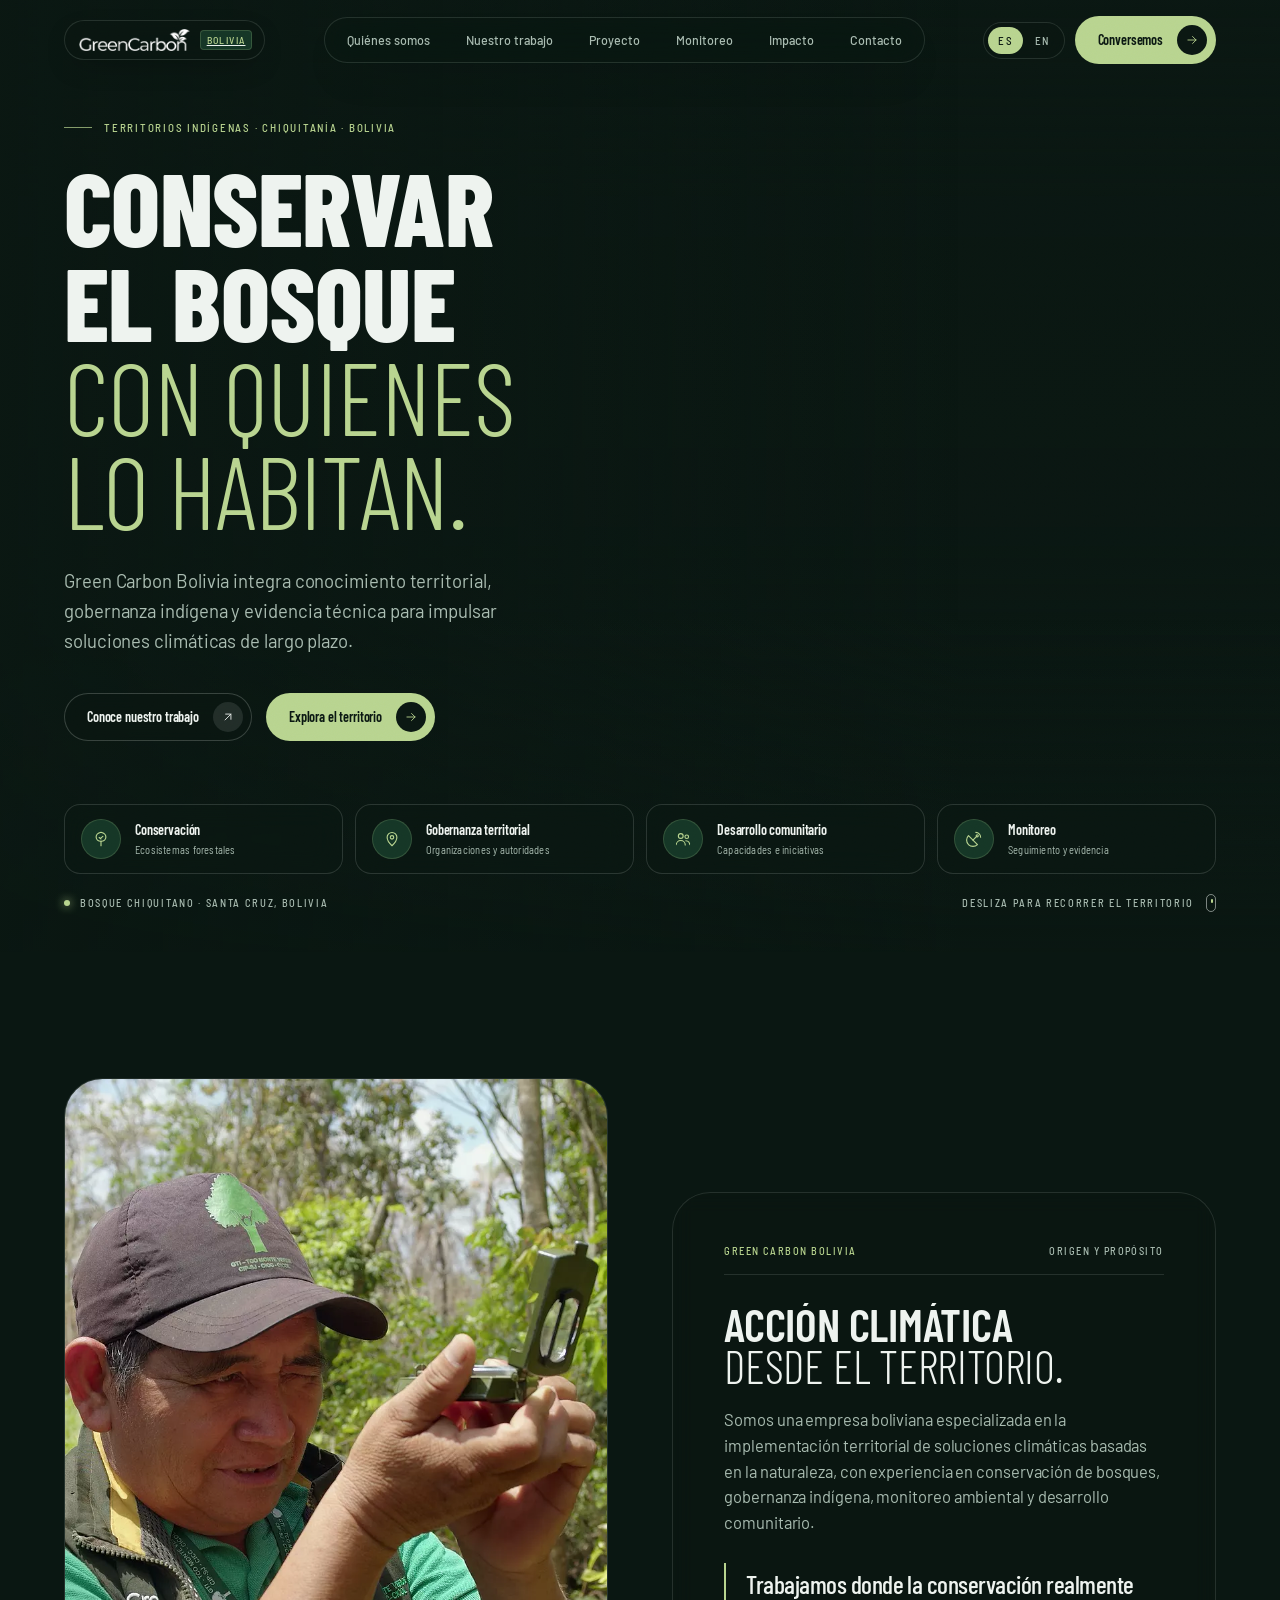
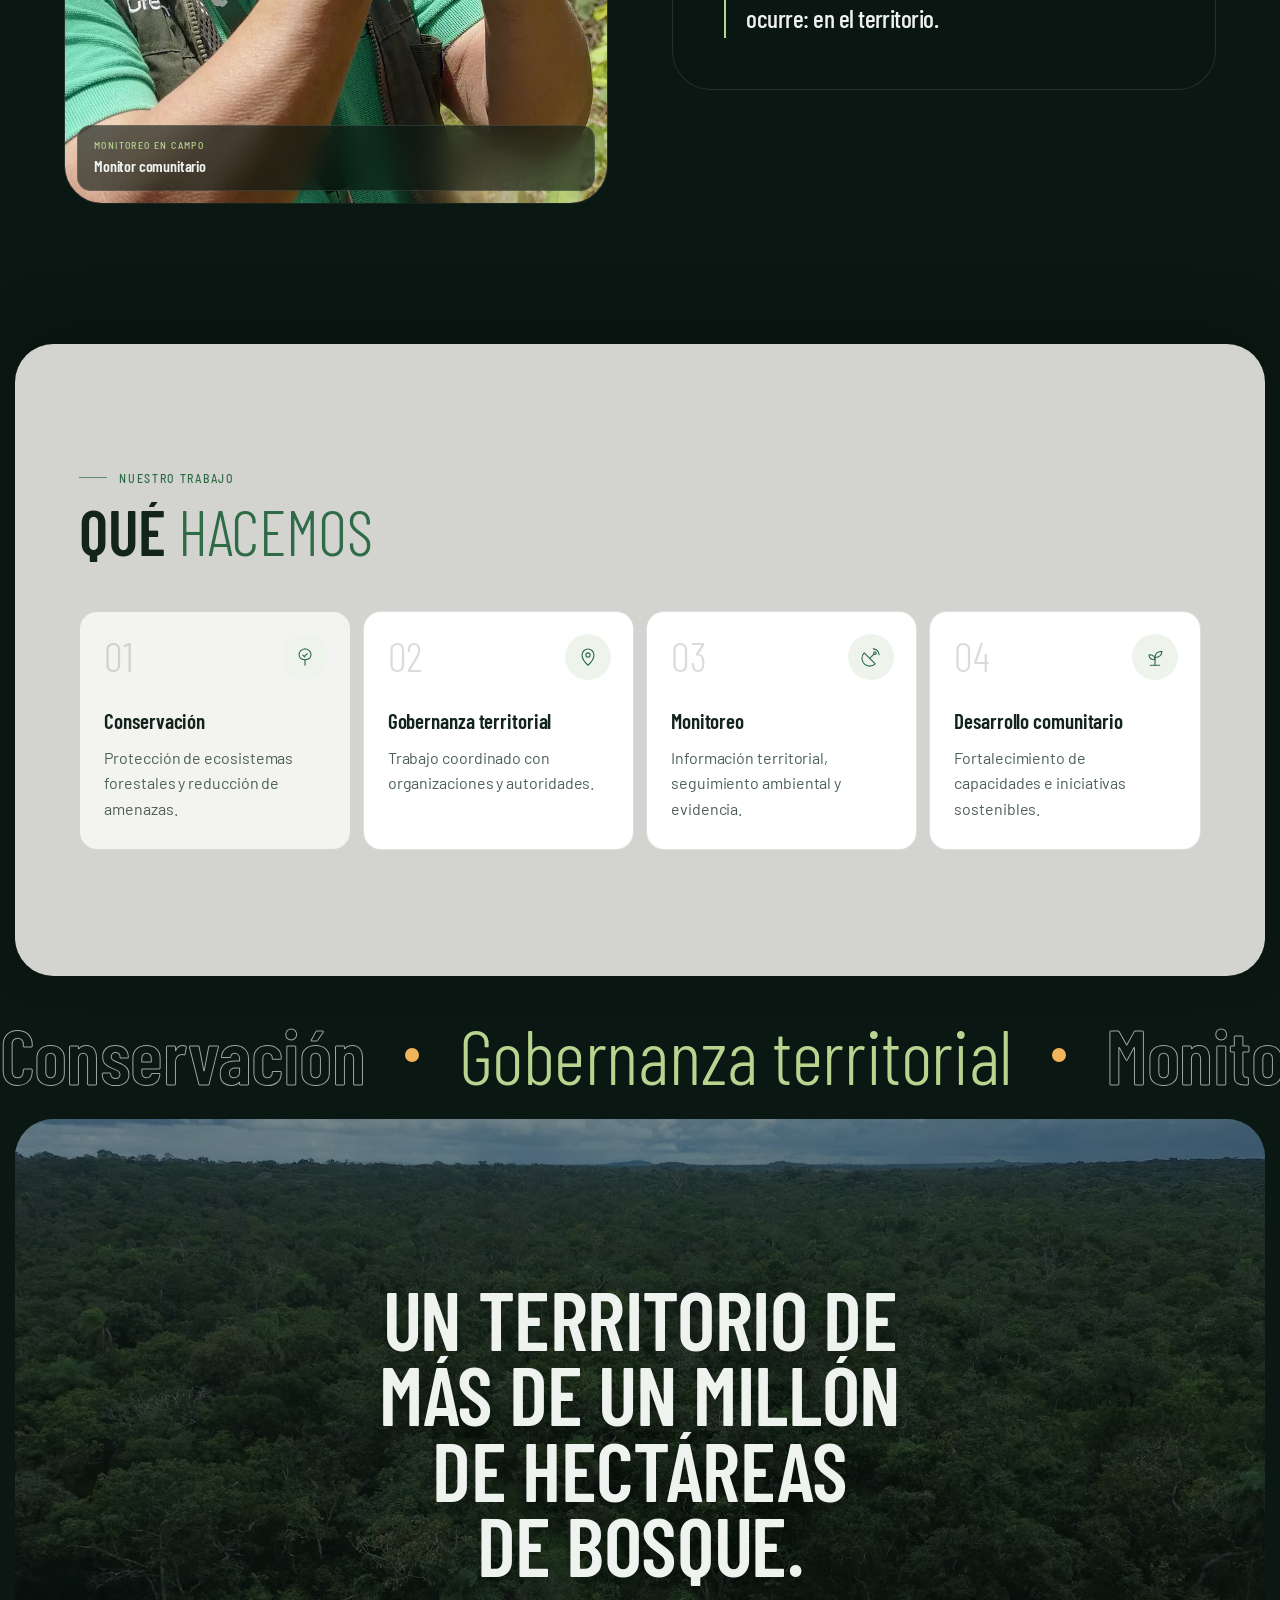
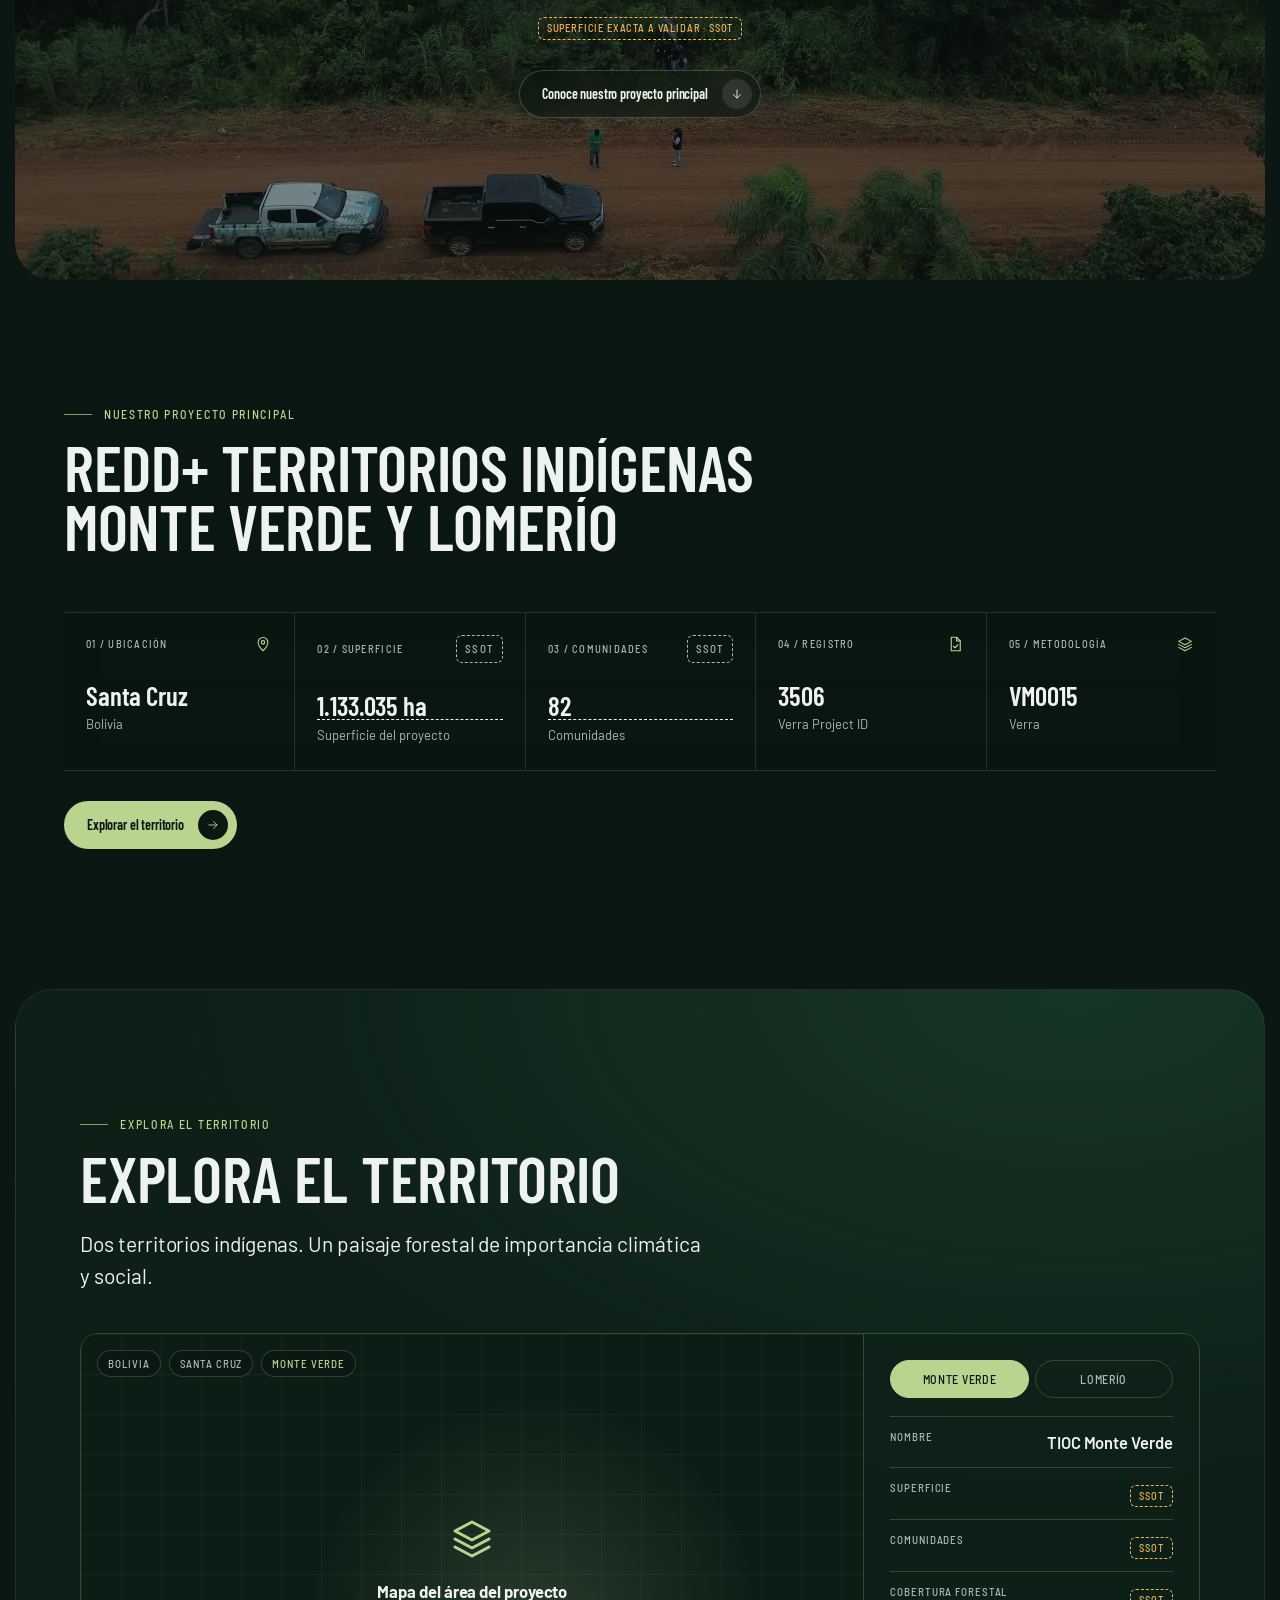
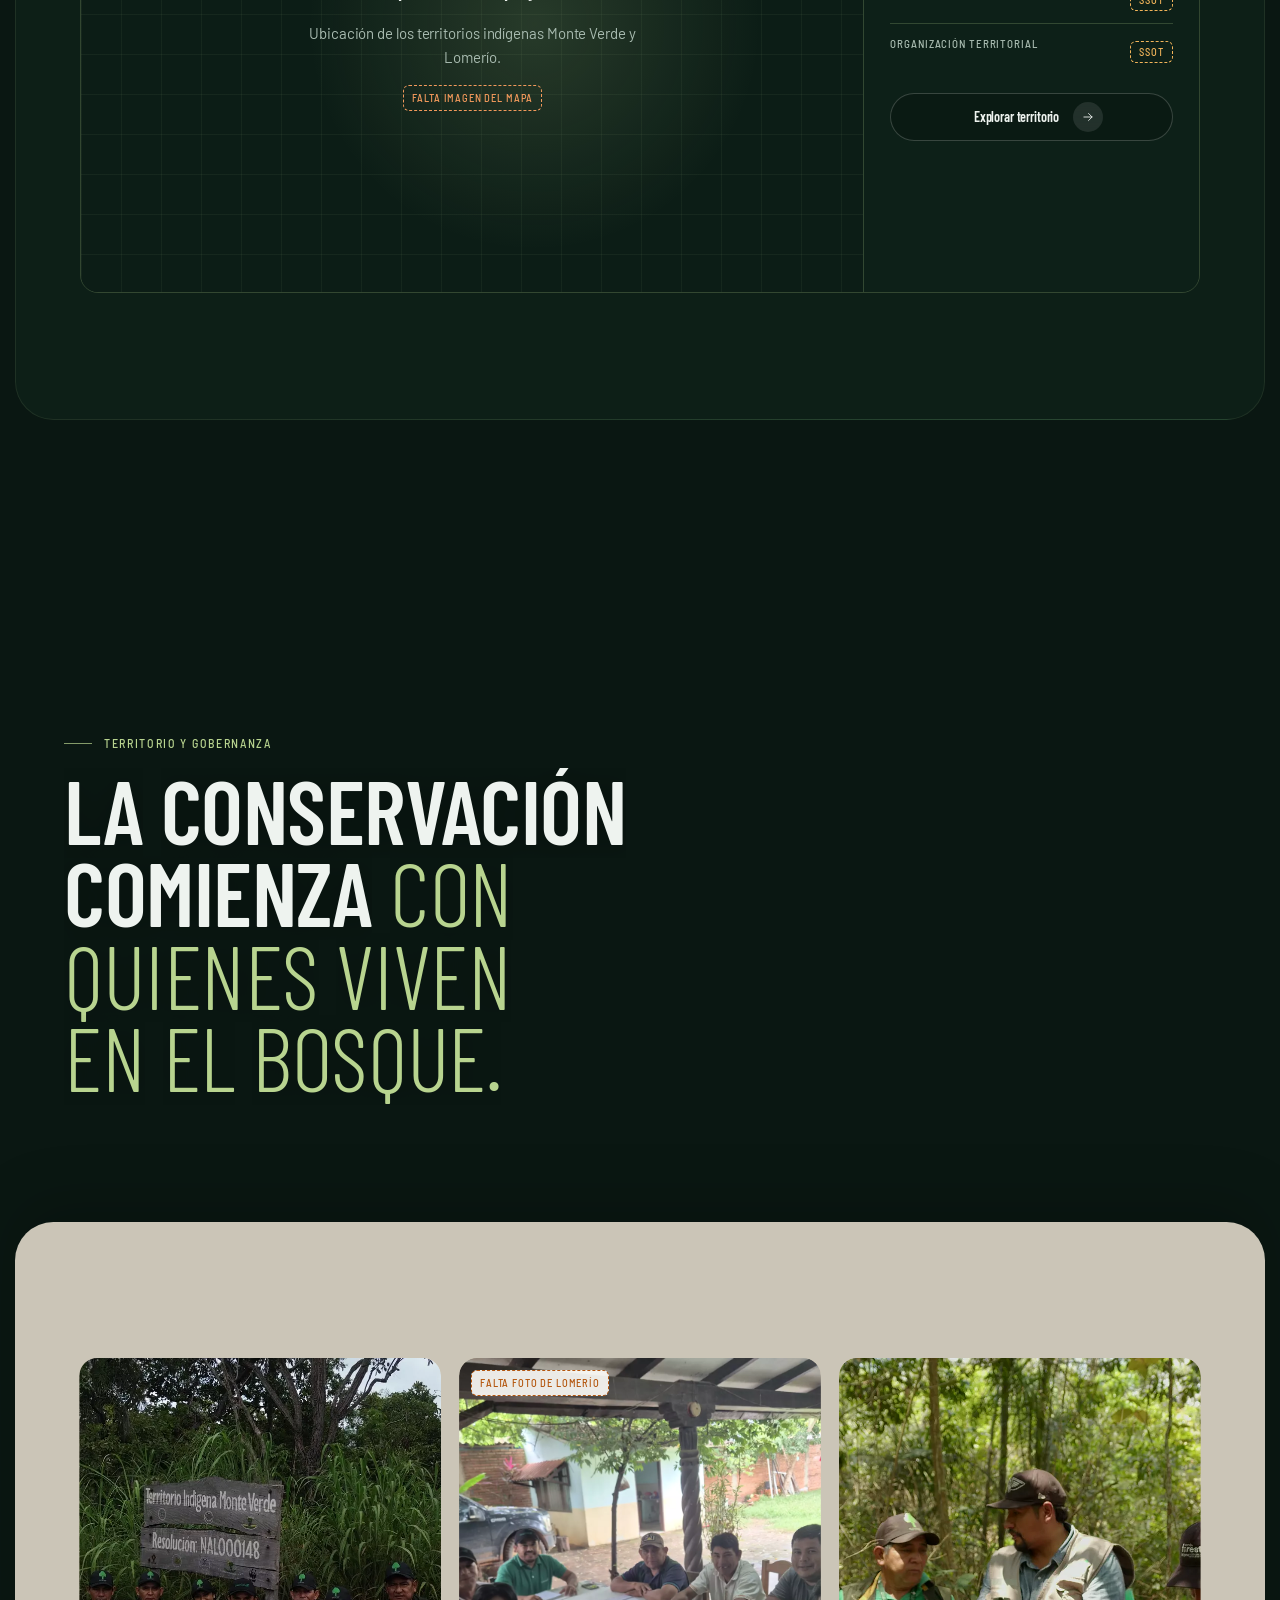
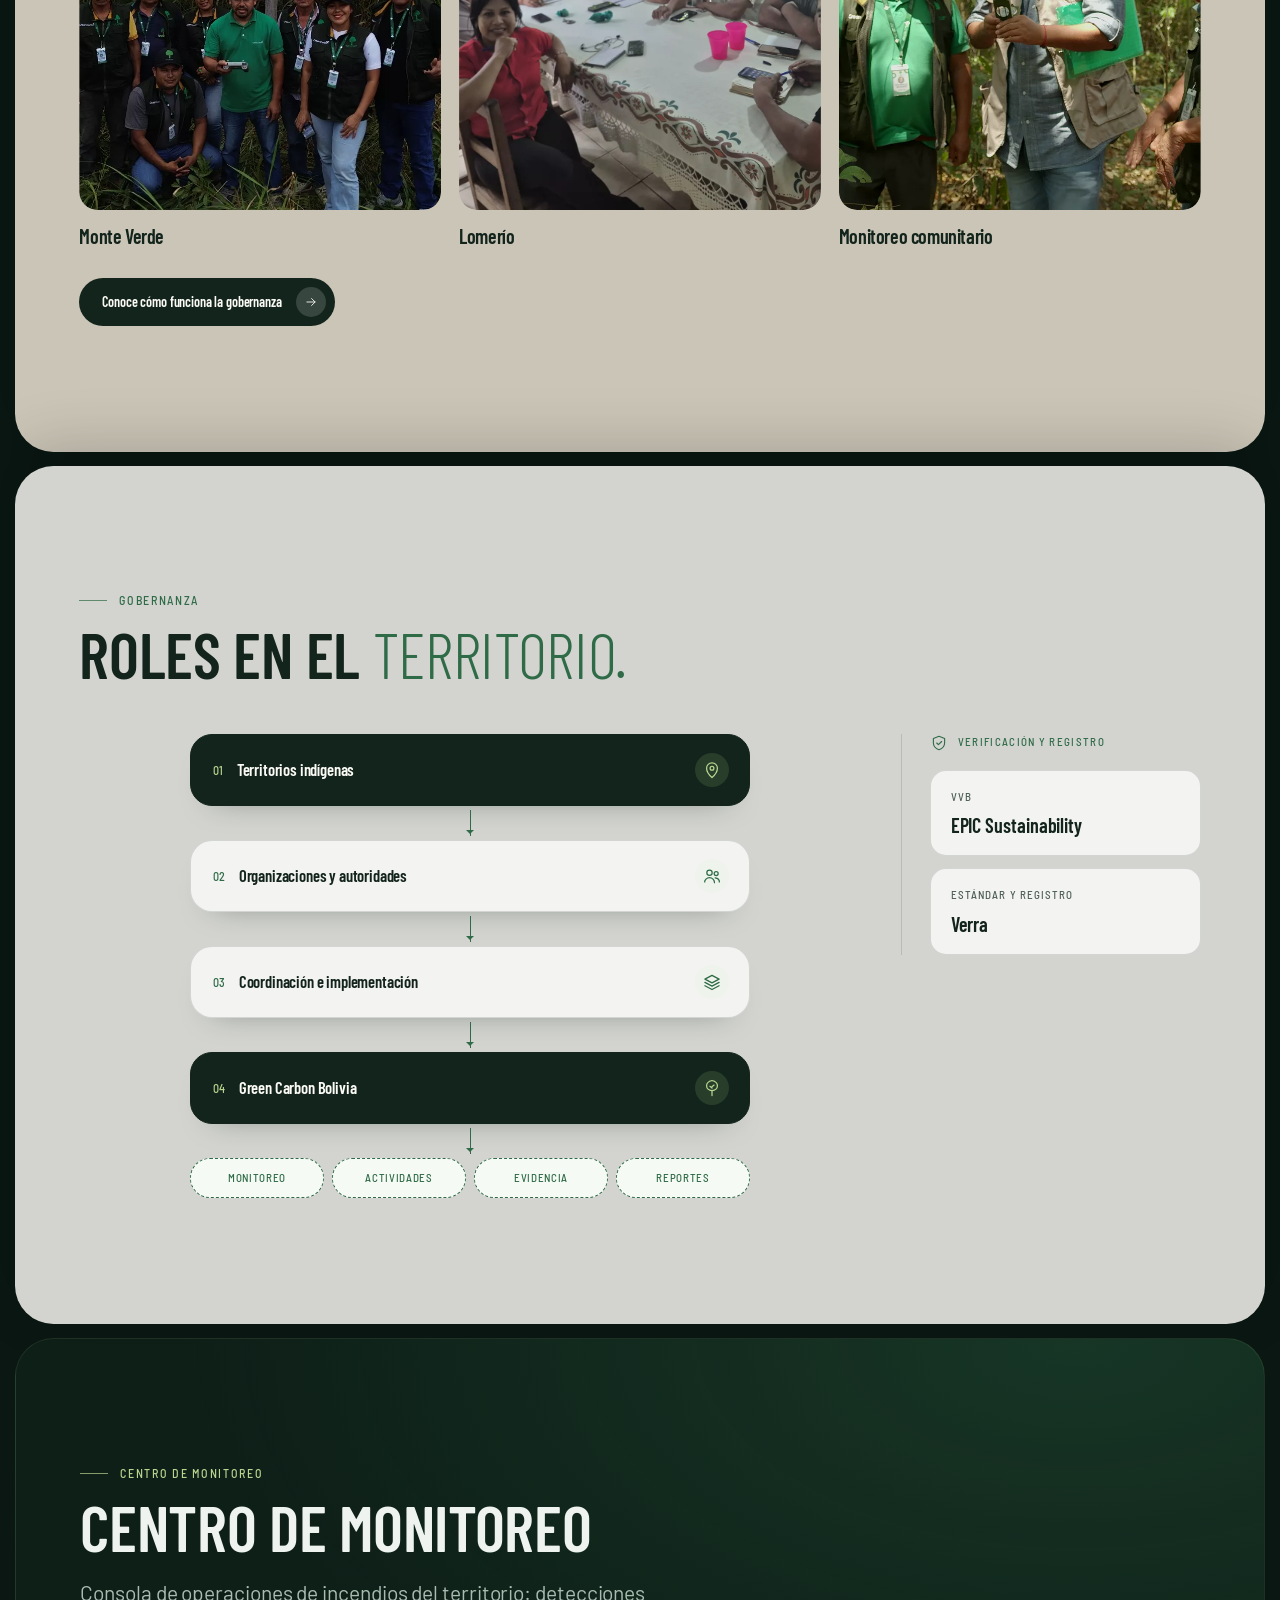
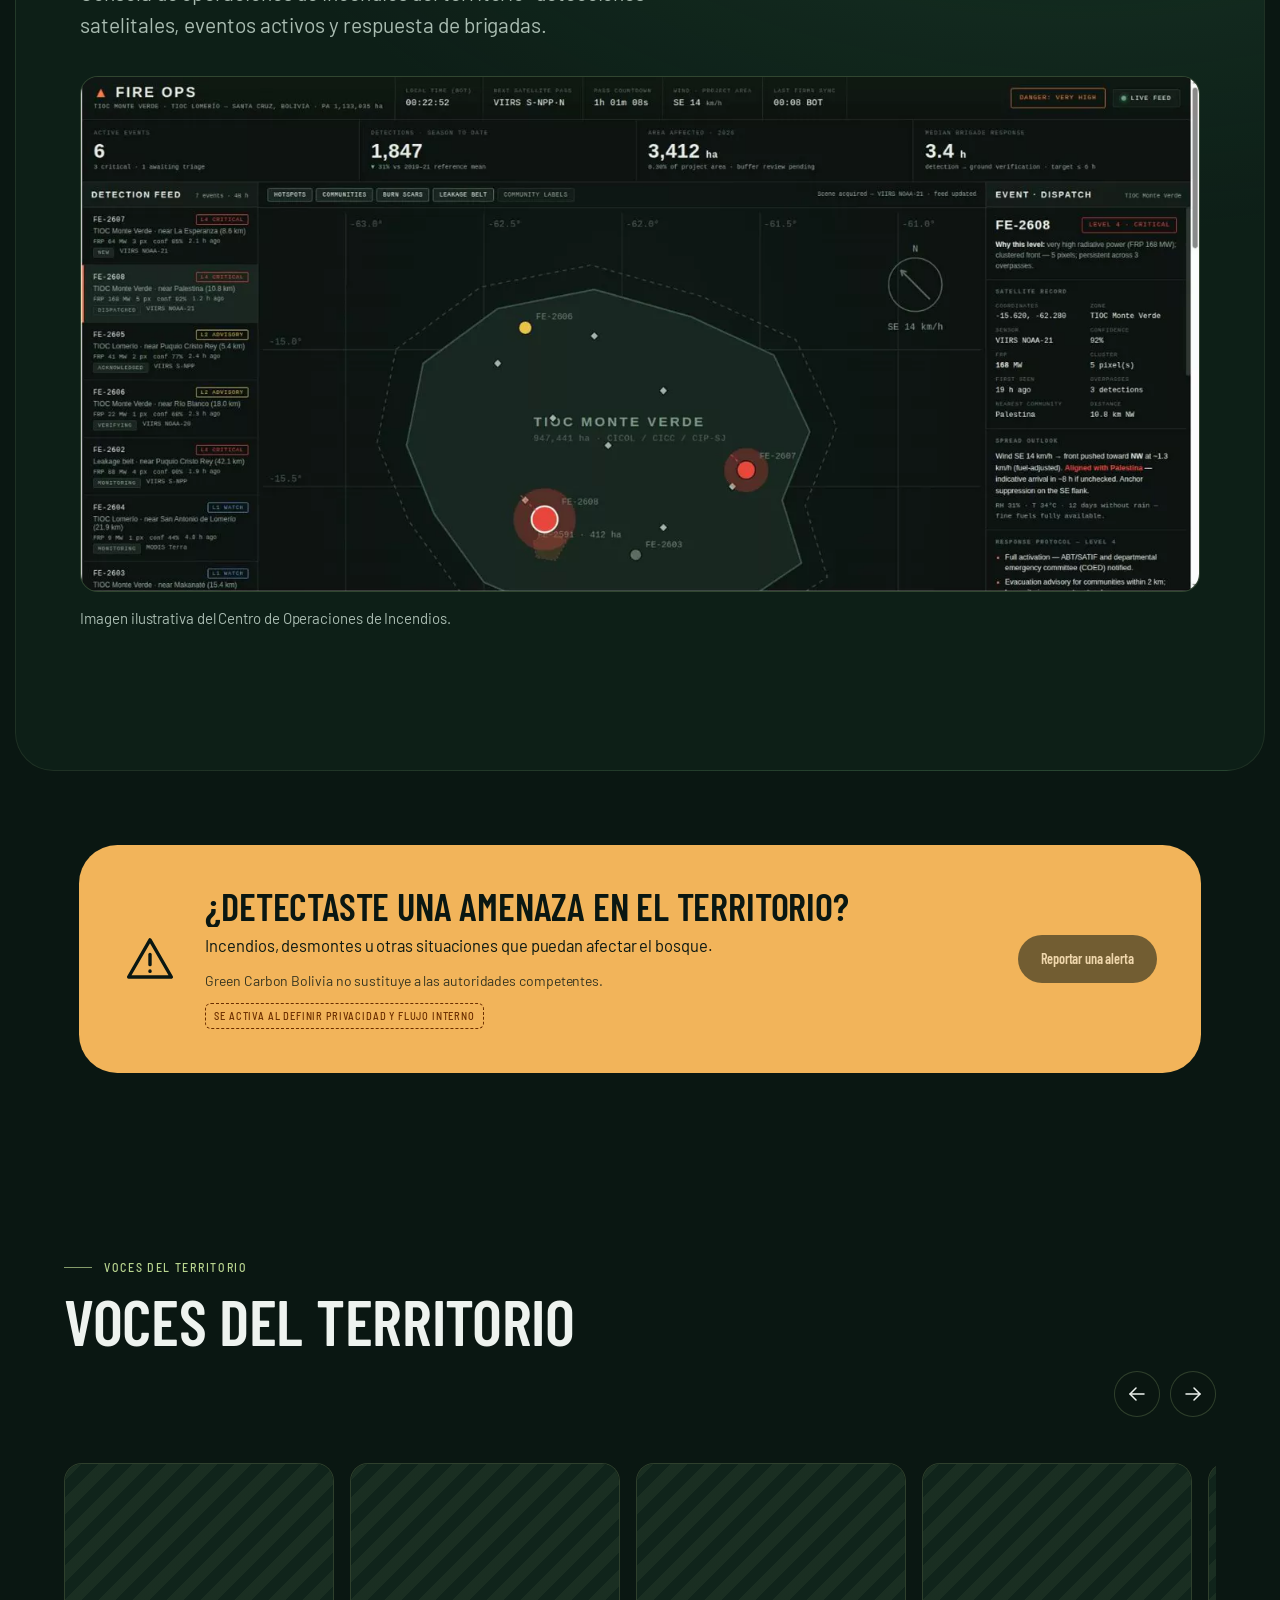
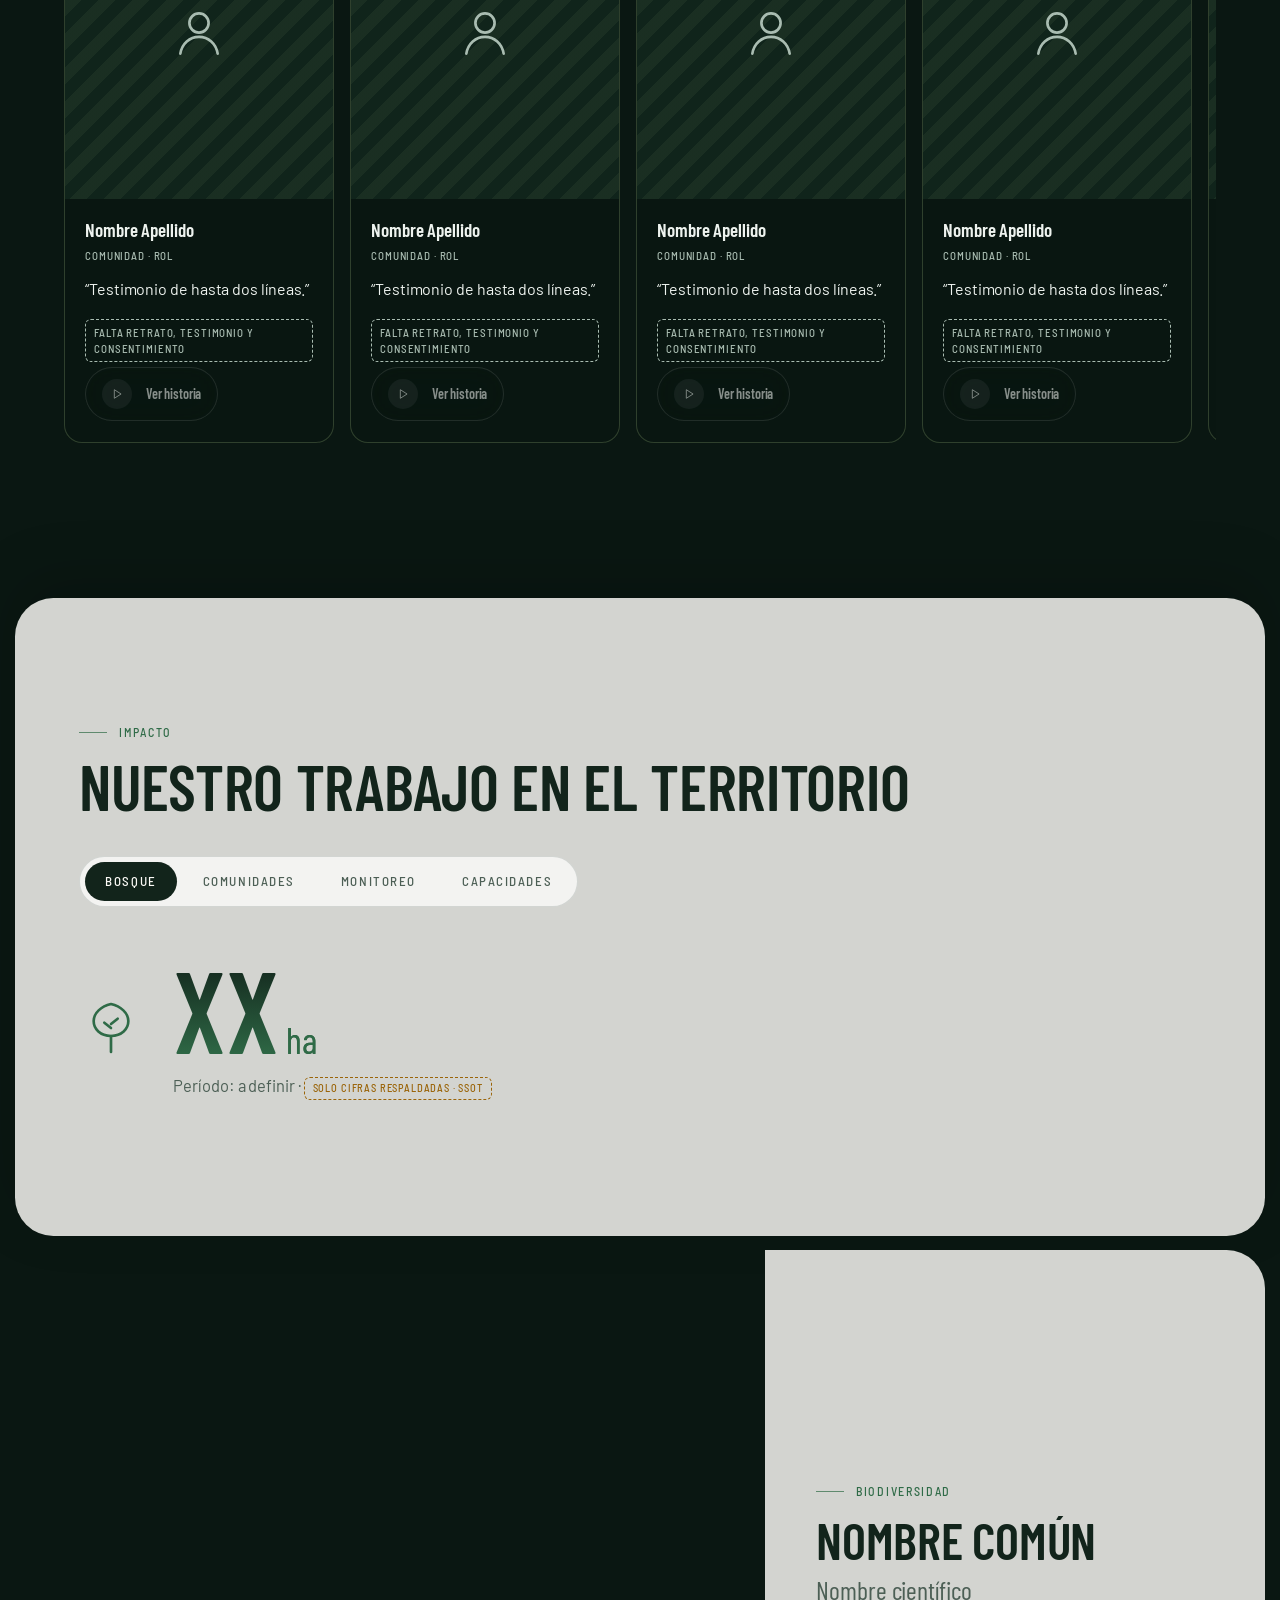
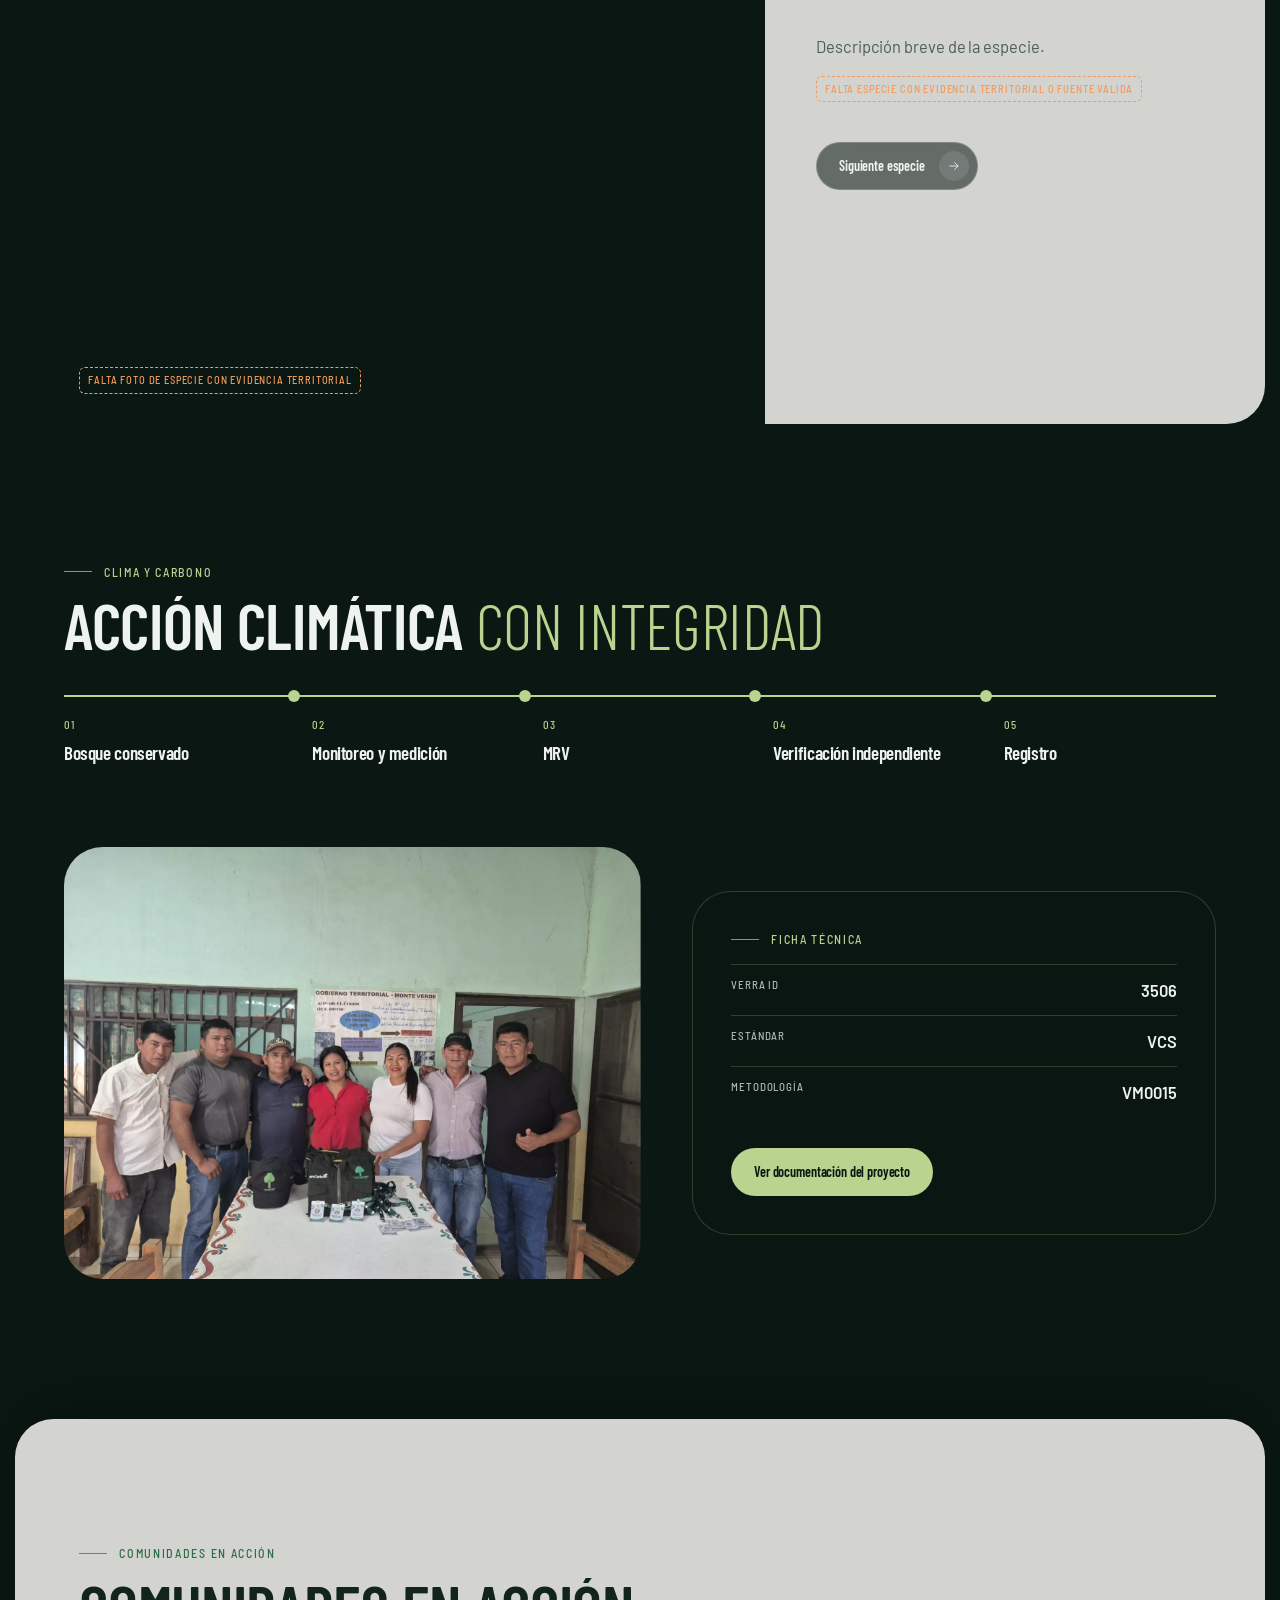
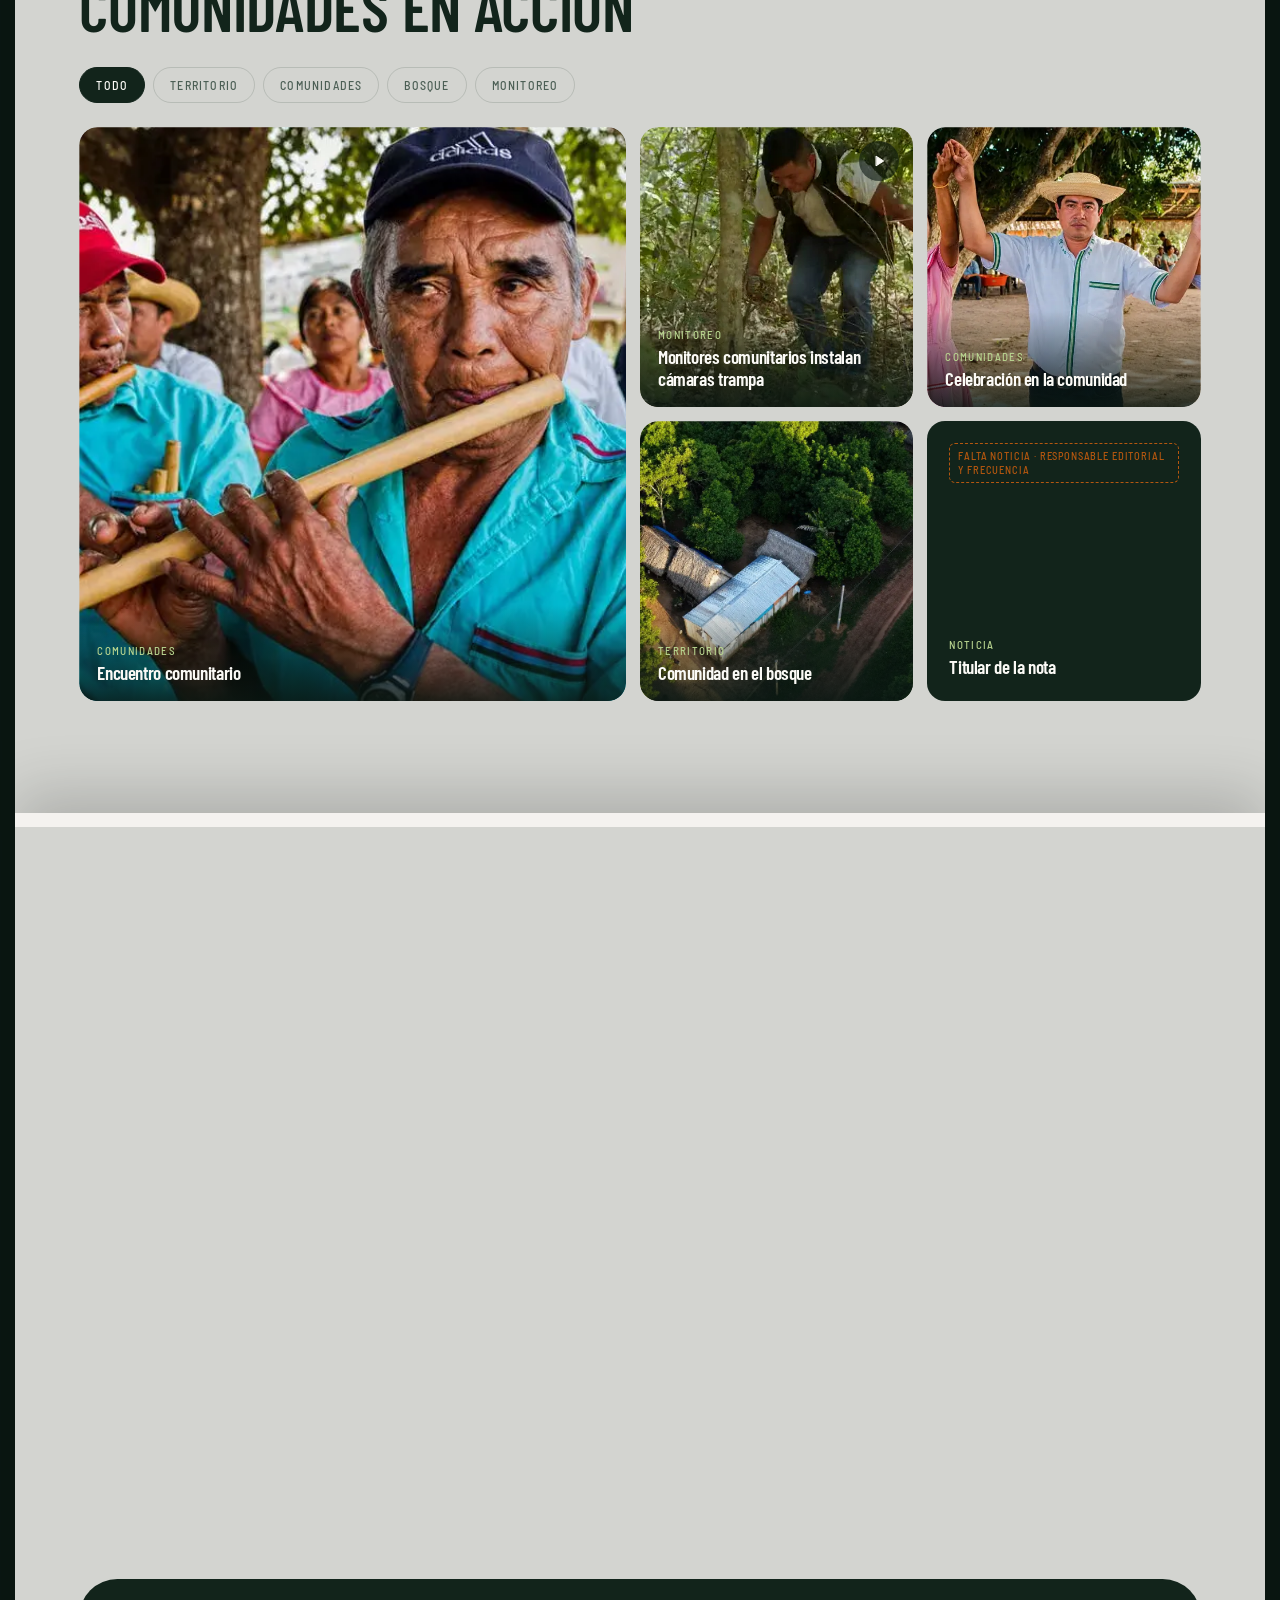
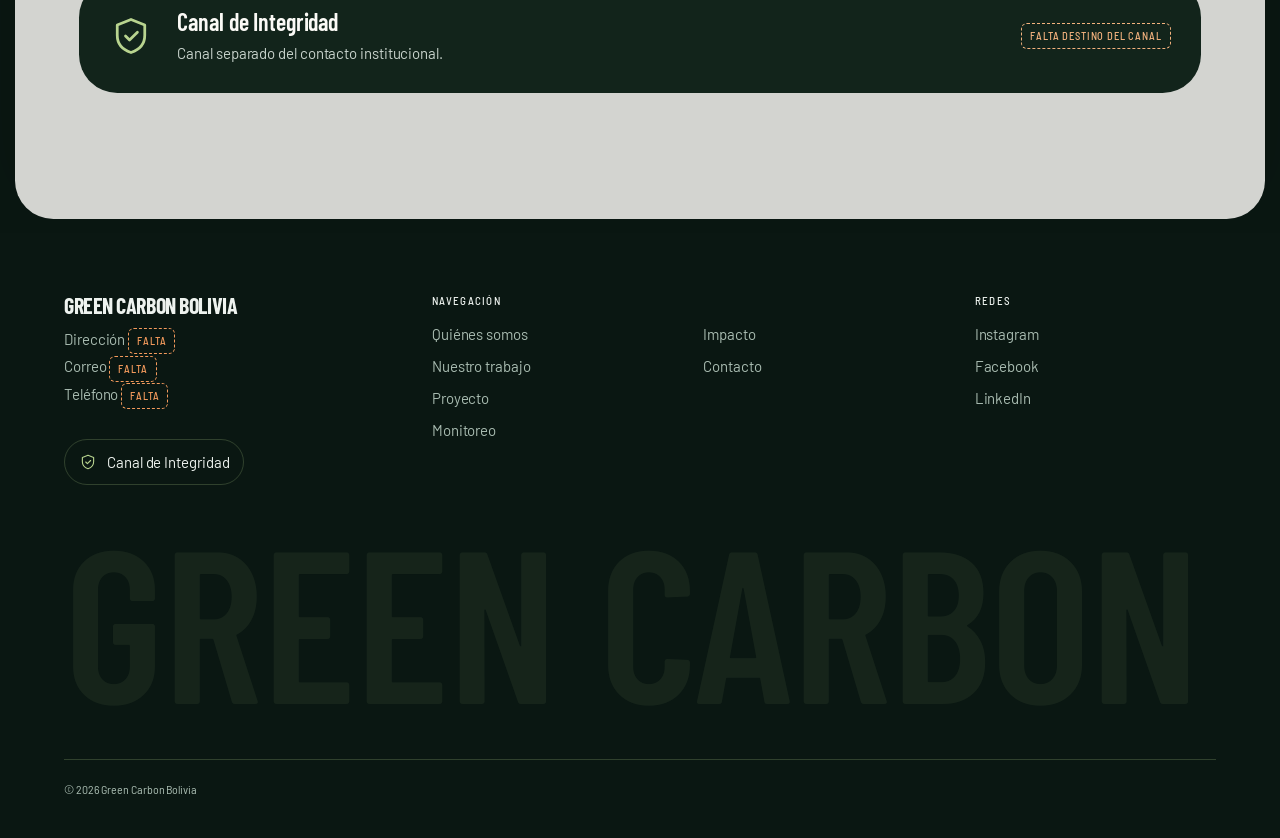
==== commit c9081cd1: "Static review build of v1.2.3 (ES/EN) Co-Authored-By: Claude Opus 5.5 <noreply@anthropic.com>" ====
--- a/index.html
+++ b/index.html
@@ -8,7 +8,7 @@
 <link rel="alternate" hreflang="es" href="./">
 <link rel="alternate" hreflang="en" href="en/">
 <link rel="preconnect" href="https://fonts.googleapis.com">
-<link rel="stylesheet" href="https://fonts.googleapis.com/css2?family=Inter+Tight:wght@300;400;500;600;700&family=Inter:wght@400;500;600&family=JetBrains+Mono:wght@400;500&display=swap">
+<link rel="stylesheet" href="https://fonts.googleapis.com/css2?family=Barlow+Condensed:wght@300;400;500;600;700;800&family=Barlow:wght@400;500;600;700&family=Barlow+Semi+Condensed:wght@400;500&display=swap">
 <meta name='robots' content='noindex, nofollow' />
 	<style>img:is([sizes="auto" i], [sizes^="auto," i]) { contain-intrinsic-size: 3000px 1500px }</style>
 	<script type="text/javascript">
@@ -43,7 +43,7 @@
 :where(.wp-block-columns.is-layout-flex){gap: 2em;}:where(.wp-block-columns.is-layout-grid){gap: 2em;}
 :root :where(.wp-block-pullquote){font-size: 1.5em;line-height: 1.6;}
 </style>
-<link rel='stylesheet' id='greencarbon-css' href='wp-content/themes/greencarbon/style.css?ver=1.2.2' type='text/css' media='all' />
+<link rel='stylesheet' id='greencarbon-css' href='wp-content/themes/greencarbon/style.css?ver=1.2.3' type='text/css' media='all' />
 <style id='greencarbon-inline-css' type='text/css'>
 :root{--alfa-hoja:0.84;--alfa-oscuro:0.74;--alfa-tarjeta:0.72;}
 </style>
@@ -483,6 +483,6 @@
 window.GC = {"tema":"wp-content\/themes\/greencarbon","enlaces":{"mapas":"","incendios":""},"t":{"menu":"MEN\u00da","cerrar":"CERRAR","cargando":"Cargando el territorio","iframe_mapa":"Mapa del territorio","iframe_incendios":"Monitoreo de incendios","form_faltan":"Complet\u00e1 nombre, un correo v\u00e1lido y el mensaje.","form_consentimiento":"Necesitamos tu consentimiento para responderte.","form_enviando":"Enviando\u2026","form_ok":"Hemos recibido tu mensaje.","form_error":"No se pudo enviar. Prob\u00e1 de nuevo en unos minutos."}};
 /* ]]> */
 </script>
-<script type="text/javascript" src="wp-content/themes/greencarbon/js/main.js?ver=1.2.2" id="greencarbon-js"></script>
+<script type="text/javascript" src="wp-content/themes/greencarbon/js/main.js?ver=1.2.3" id="greencarbon-js"></script>
 </body>
 </html>
--- a/wp-content/themes/greencarbon/style.css
+++ b/wp-content/themes/greencarbon/style.css
@@ -1,7 +1,7 @@
 /*
 Theme Name: Green Carbon Bolivia
 Description: Sitio de una página con recorrido en video. Todo el contenido se edita en Apariencia → Personalizar → Contenido de la web.
-Version: 1.2.2
+Version: 1.2.3
 Requires PHP: 8.1
 Text Domain: greencarbon
 */
@@ -763,6 +763,15 @@
 .cuatro article, .doc, .nodo:not(.fuerte), .lateral .rol, .tabs { background: rgba(255,255,255,var(--alfa-tarjeta)); }
 .mapa-panel { background: rgba(15,34,26,var(--alfa-tarjeta)); }
 :root { --panel: rgba(10,23,18,.62); }
+/* ===== Tipografía (2026-11-04): Barlow, a pedido del cliente (Inter se veía genérica).
+   Títulos en Barlow Condensed mayúscula, texto en Barlow; las etiquetas pasan de mono a Barlow Semi Condensed.
+   Una condensada en mayúsculas no necesita el tracking negativo que tenía Inter Tight. */
+:root { --f-display: 'Barlow Condensed', 'Arial Narrow', sans-serif; --f-body: 'Barlow', 'Segoe UI', system-ui, sans-serif;
+  --f-mono: 'Barlow Semi Condensed', 'Arial Narrow', sans-serif; }
+h1, h2 { text-transform: uppercase; }
+h1, h2, h3, h1 em, h2 em, .hero h1, .hero h1 em, .paso h3, .cifra-grande, .cinta span, .indicador b, .cuatro article::after, .pie-gigante { letter-spacing: -.005em; }
+h2, .hero h1 { line-height: .92; }
+.pie-gigante { font-size: min(18.8cqi, 330px); } /* la condensada es más angosta: recalculado para que llene el ancho */
 
 /* Fotos que carga el administrador en huecos que eran avisos */
 .bio-foto > img { position: absolute; inset: 0; width: 100%; height: 100%; object-fit: cover; }
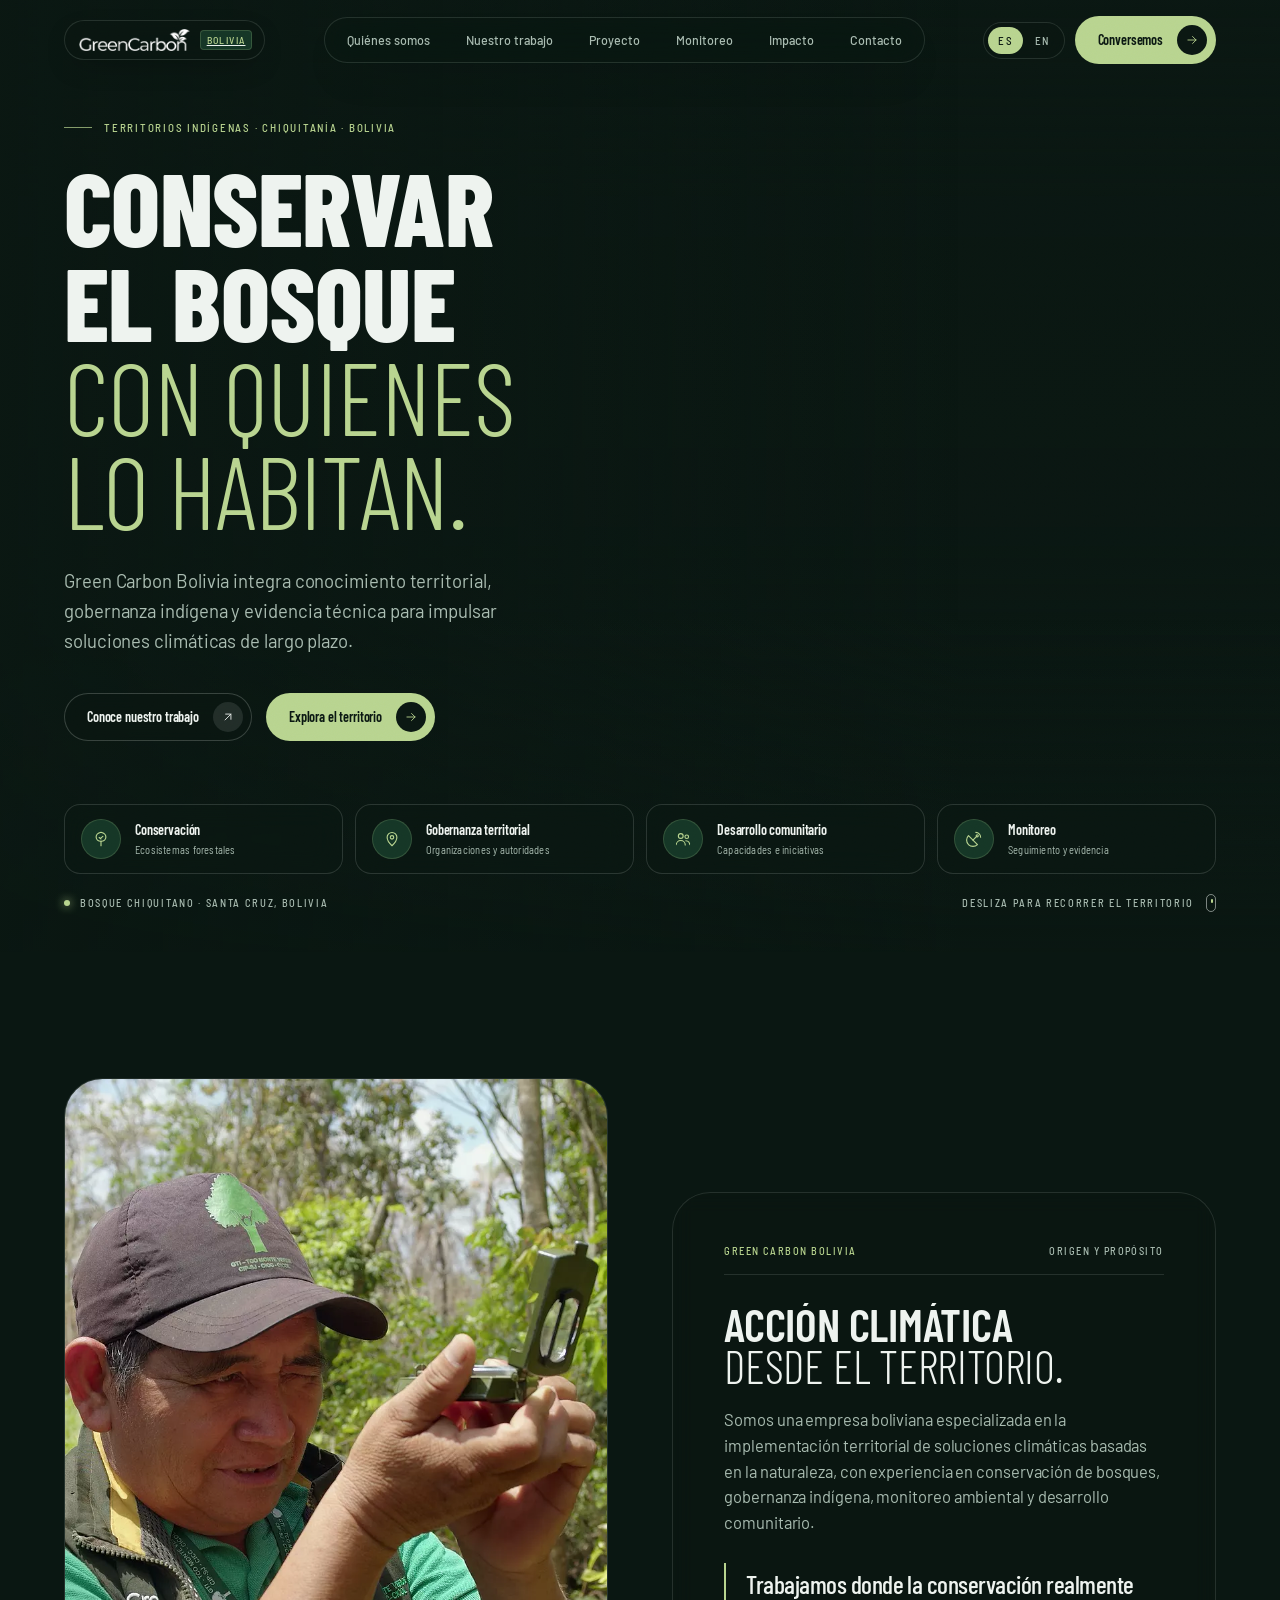
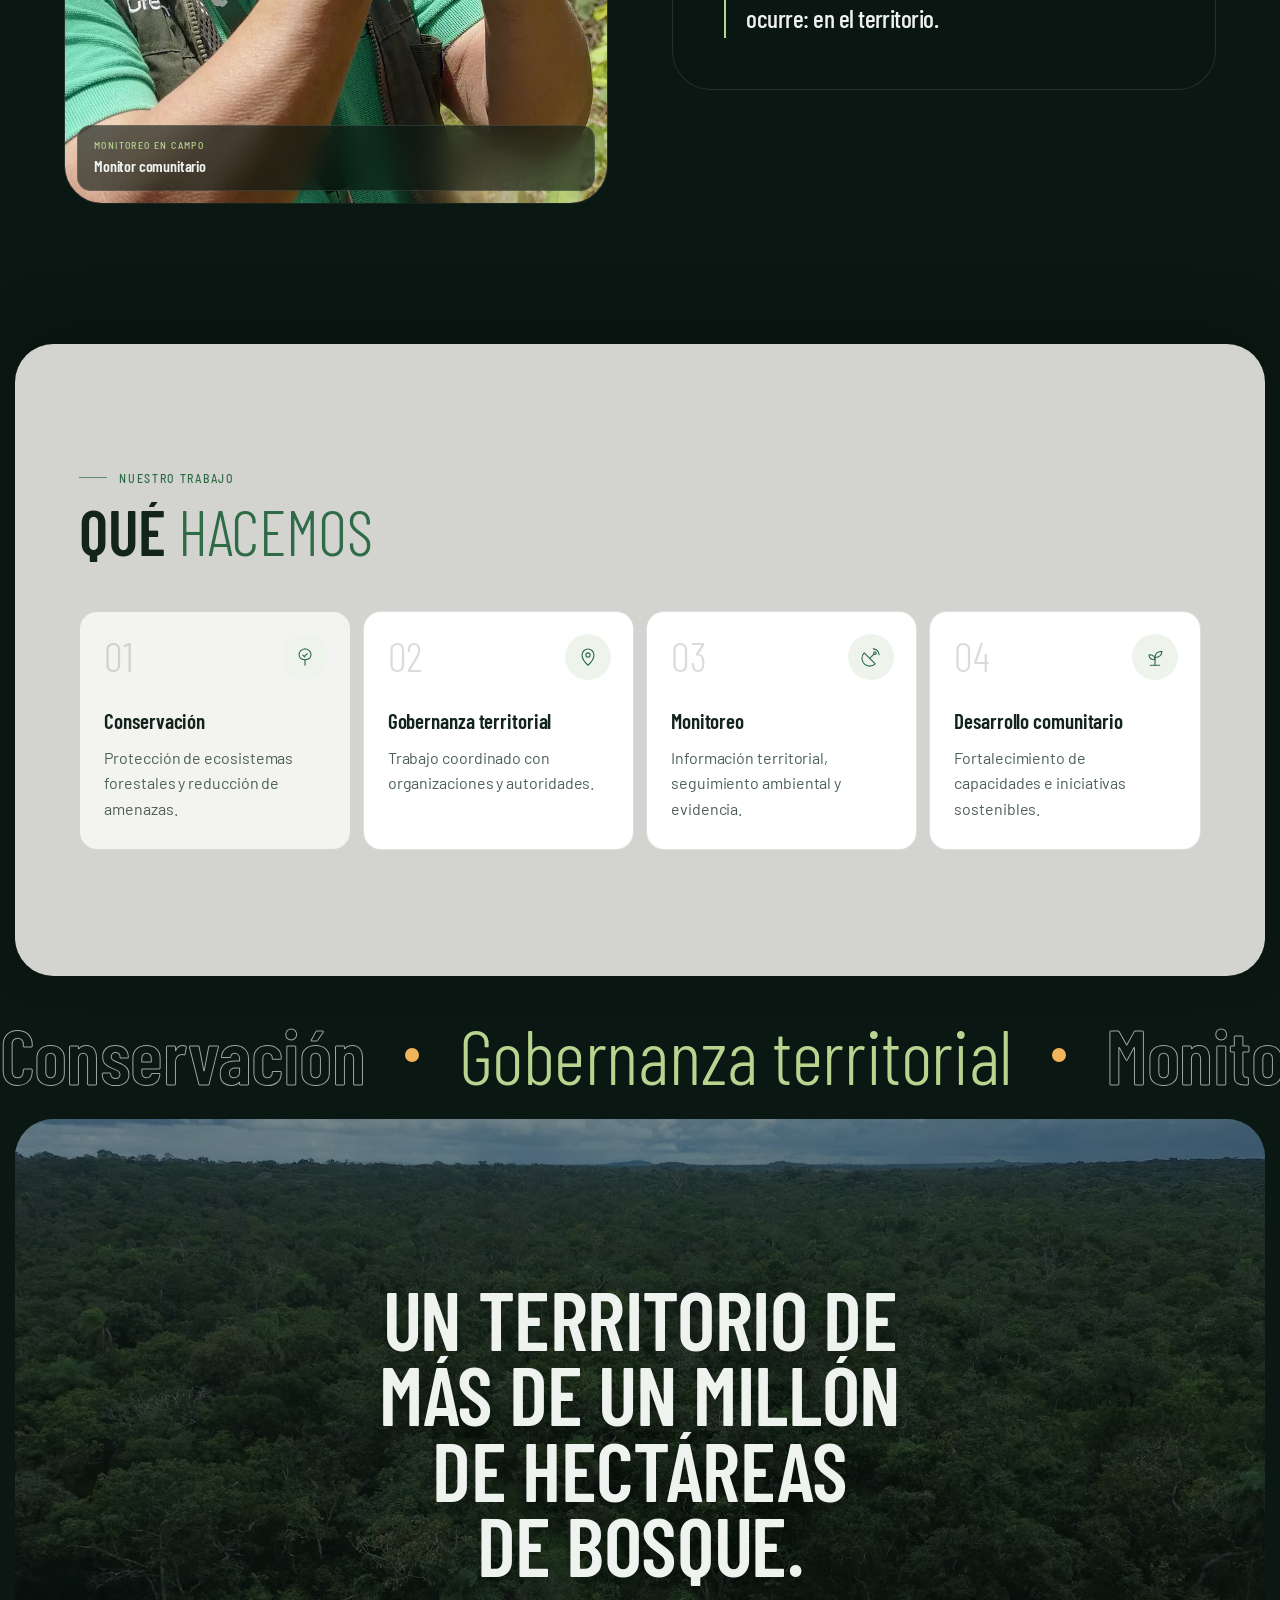
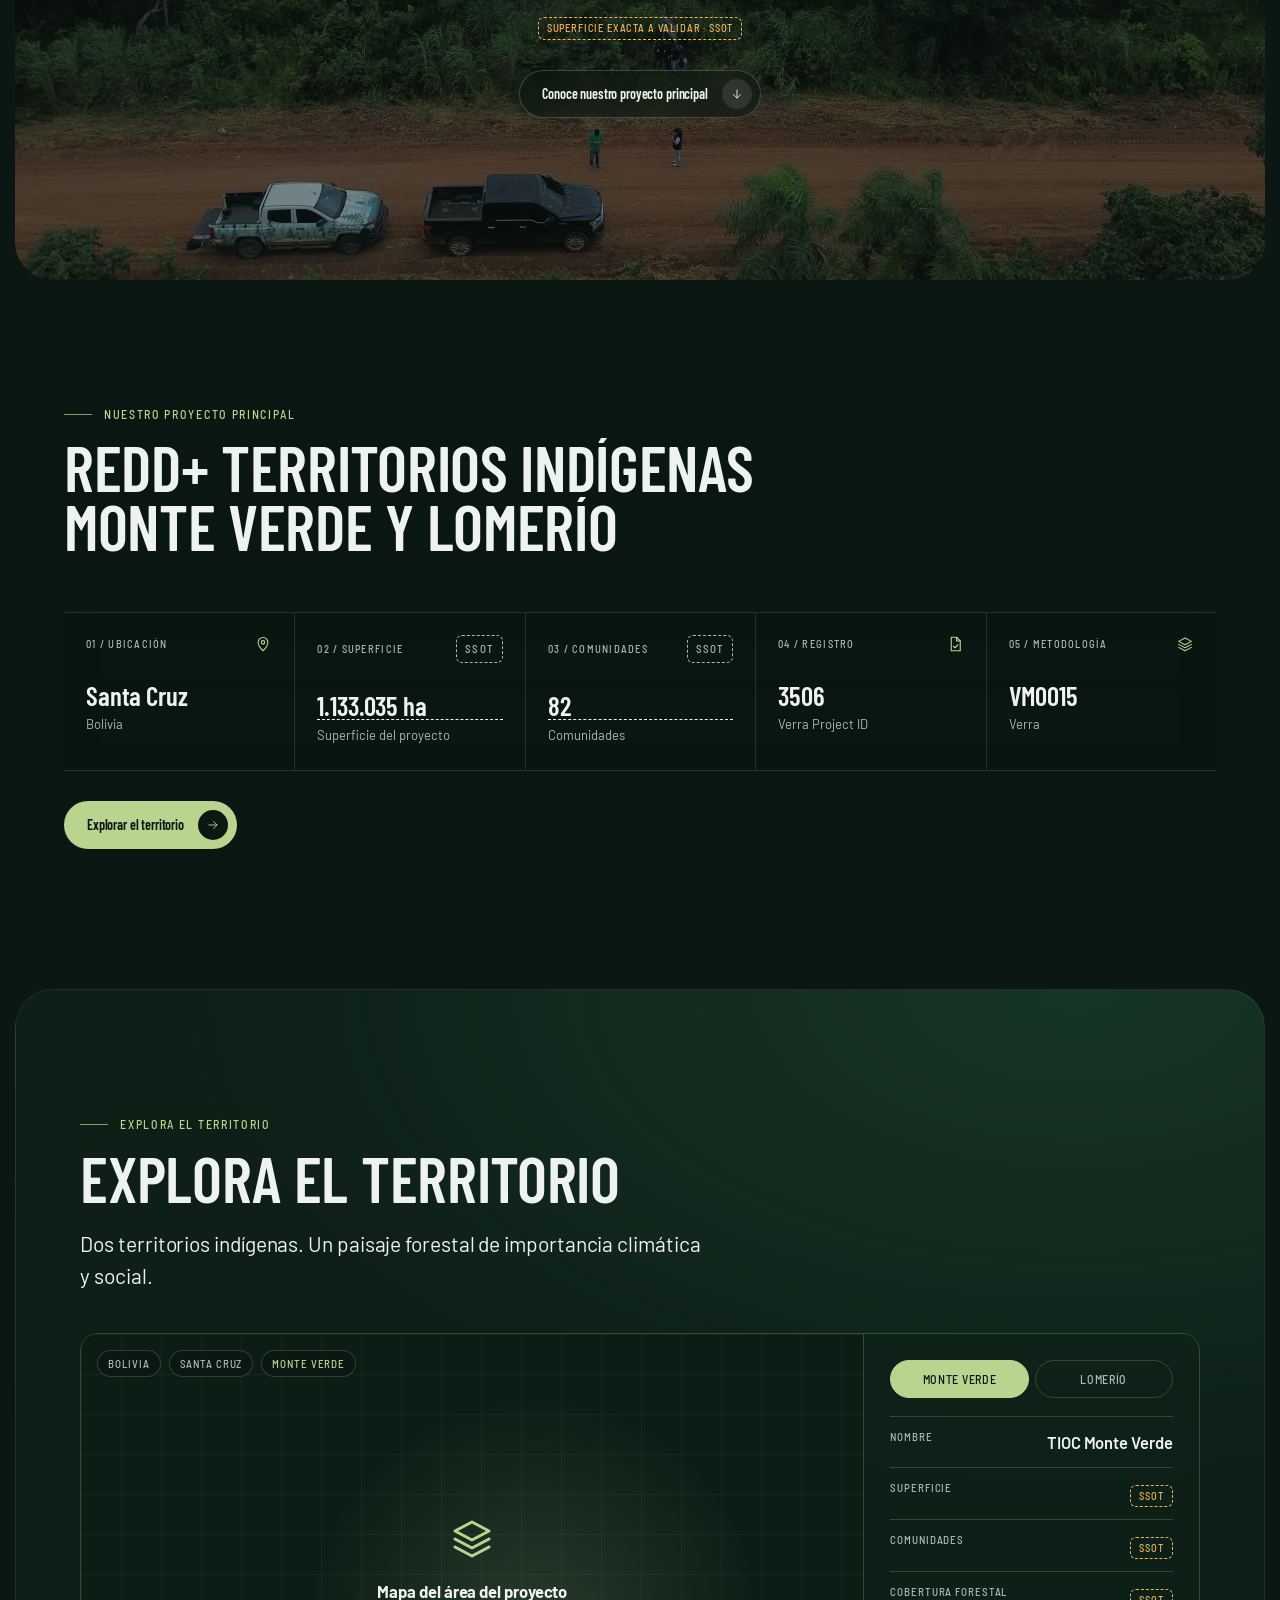
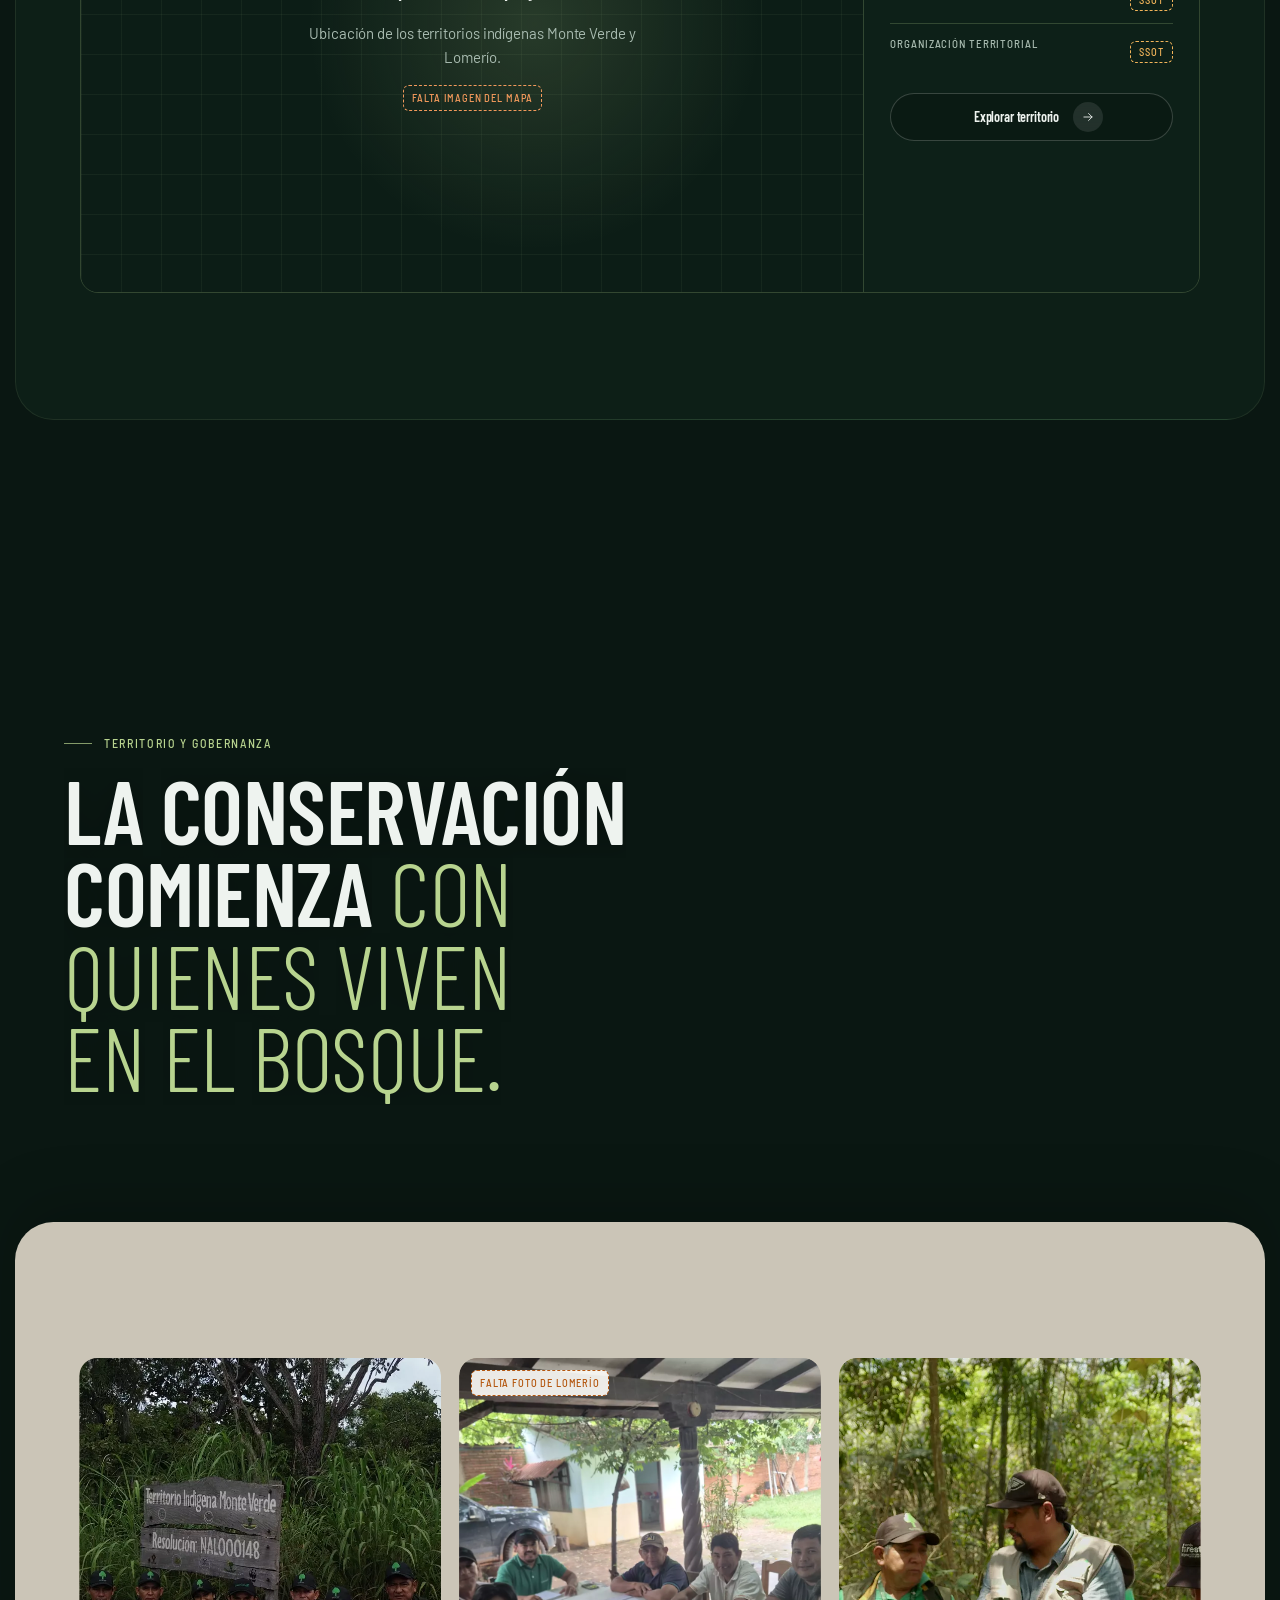
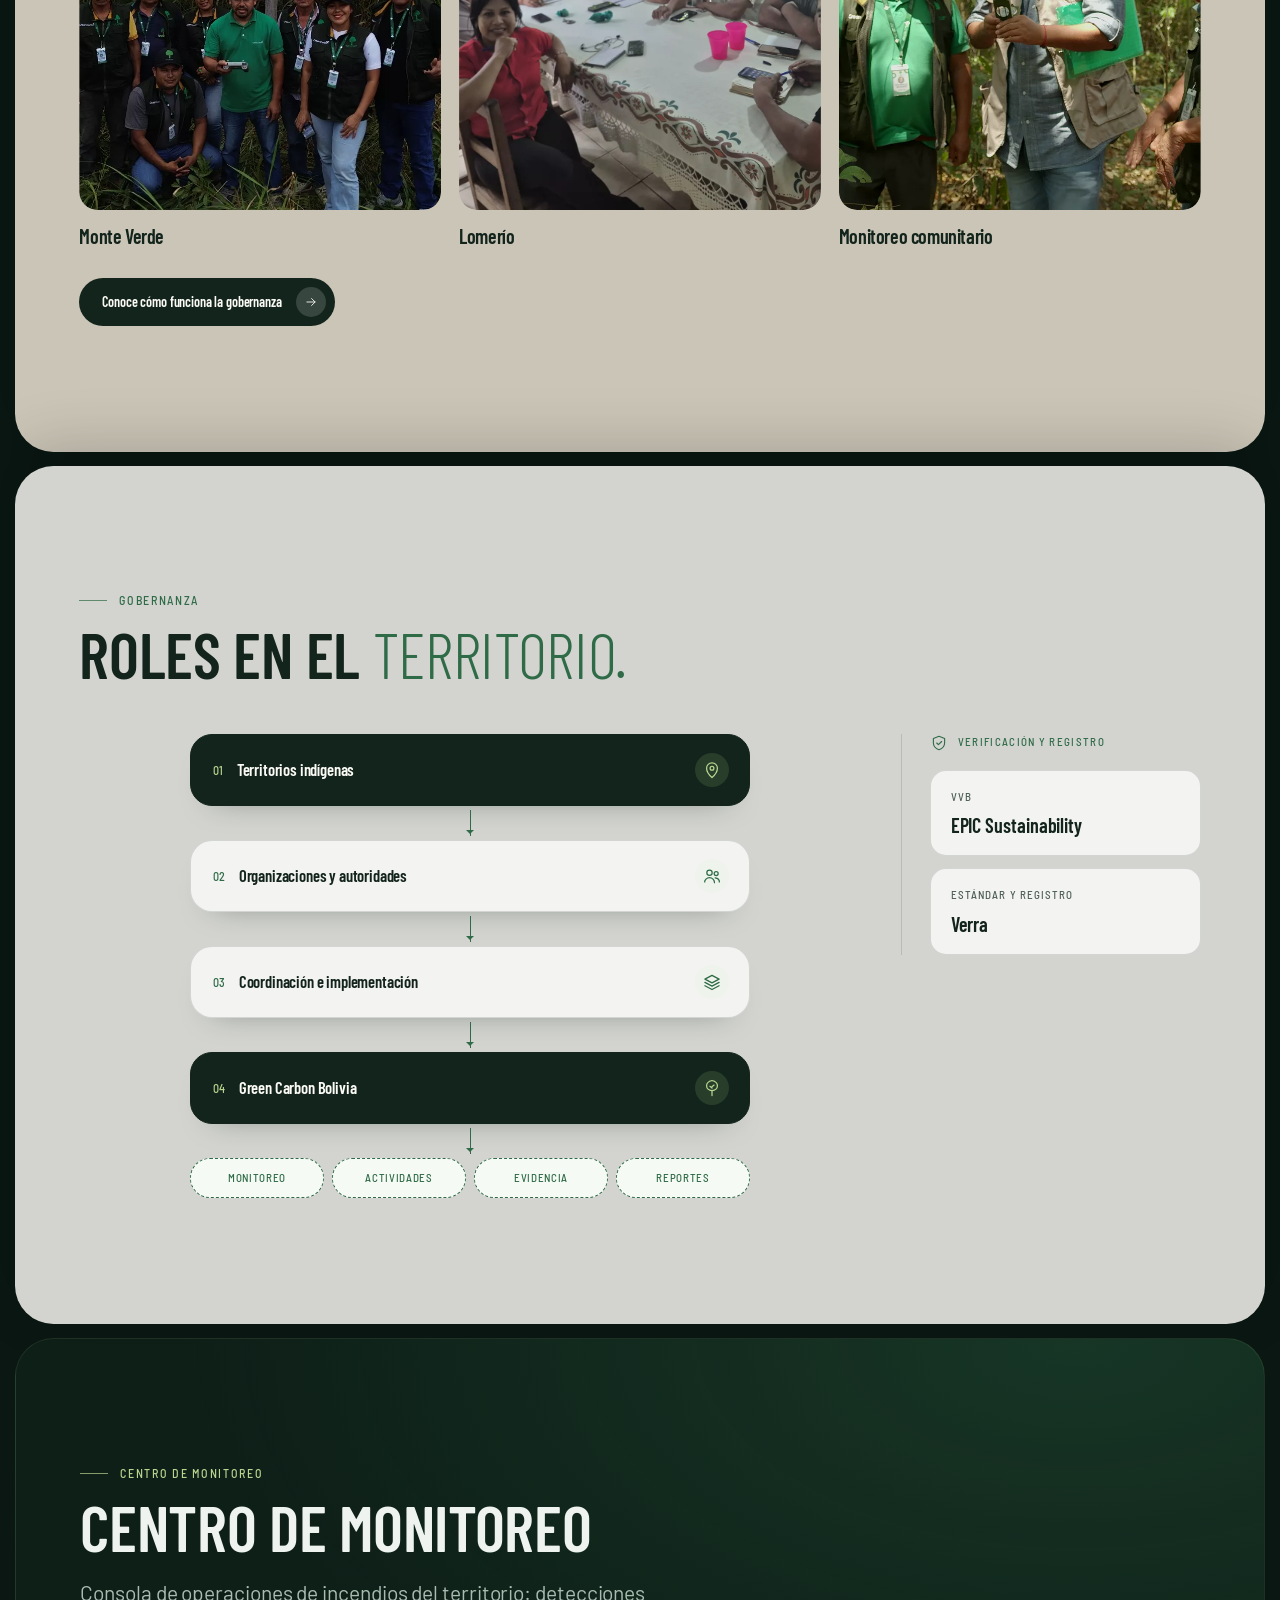
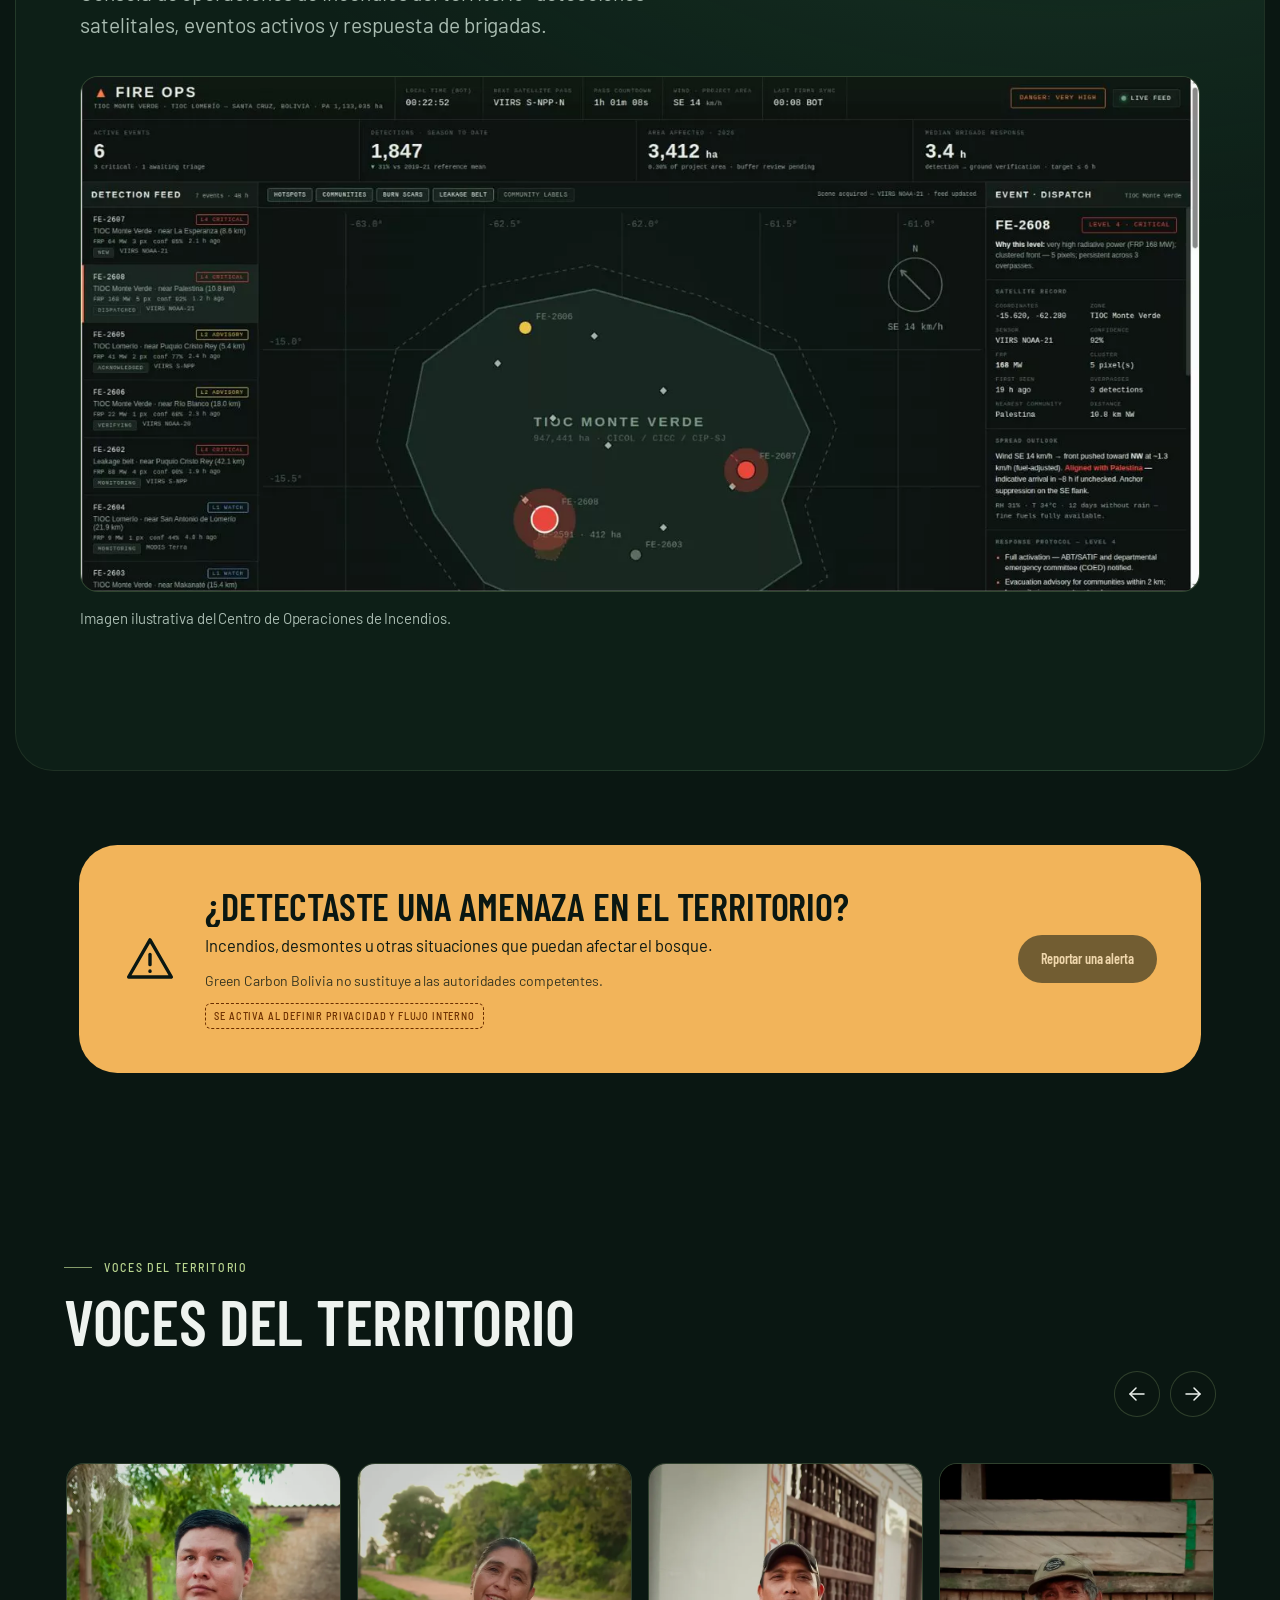
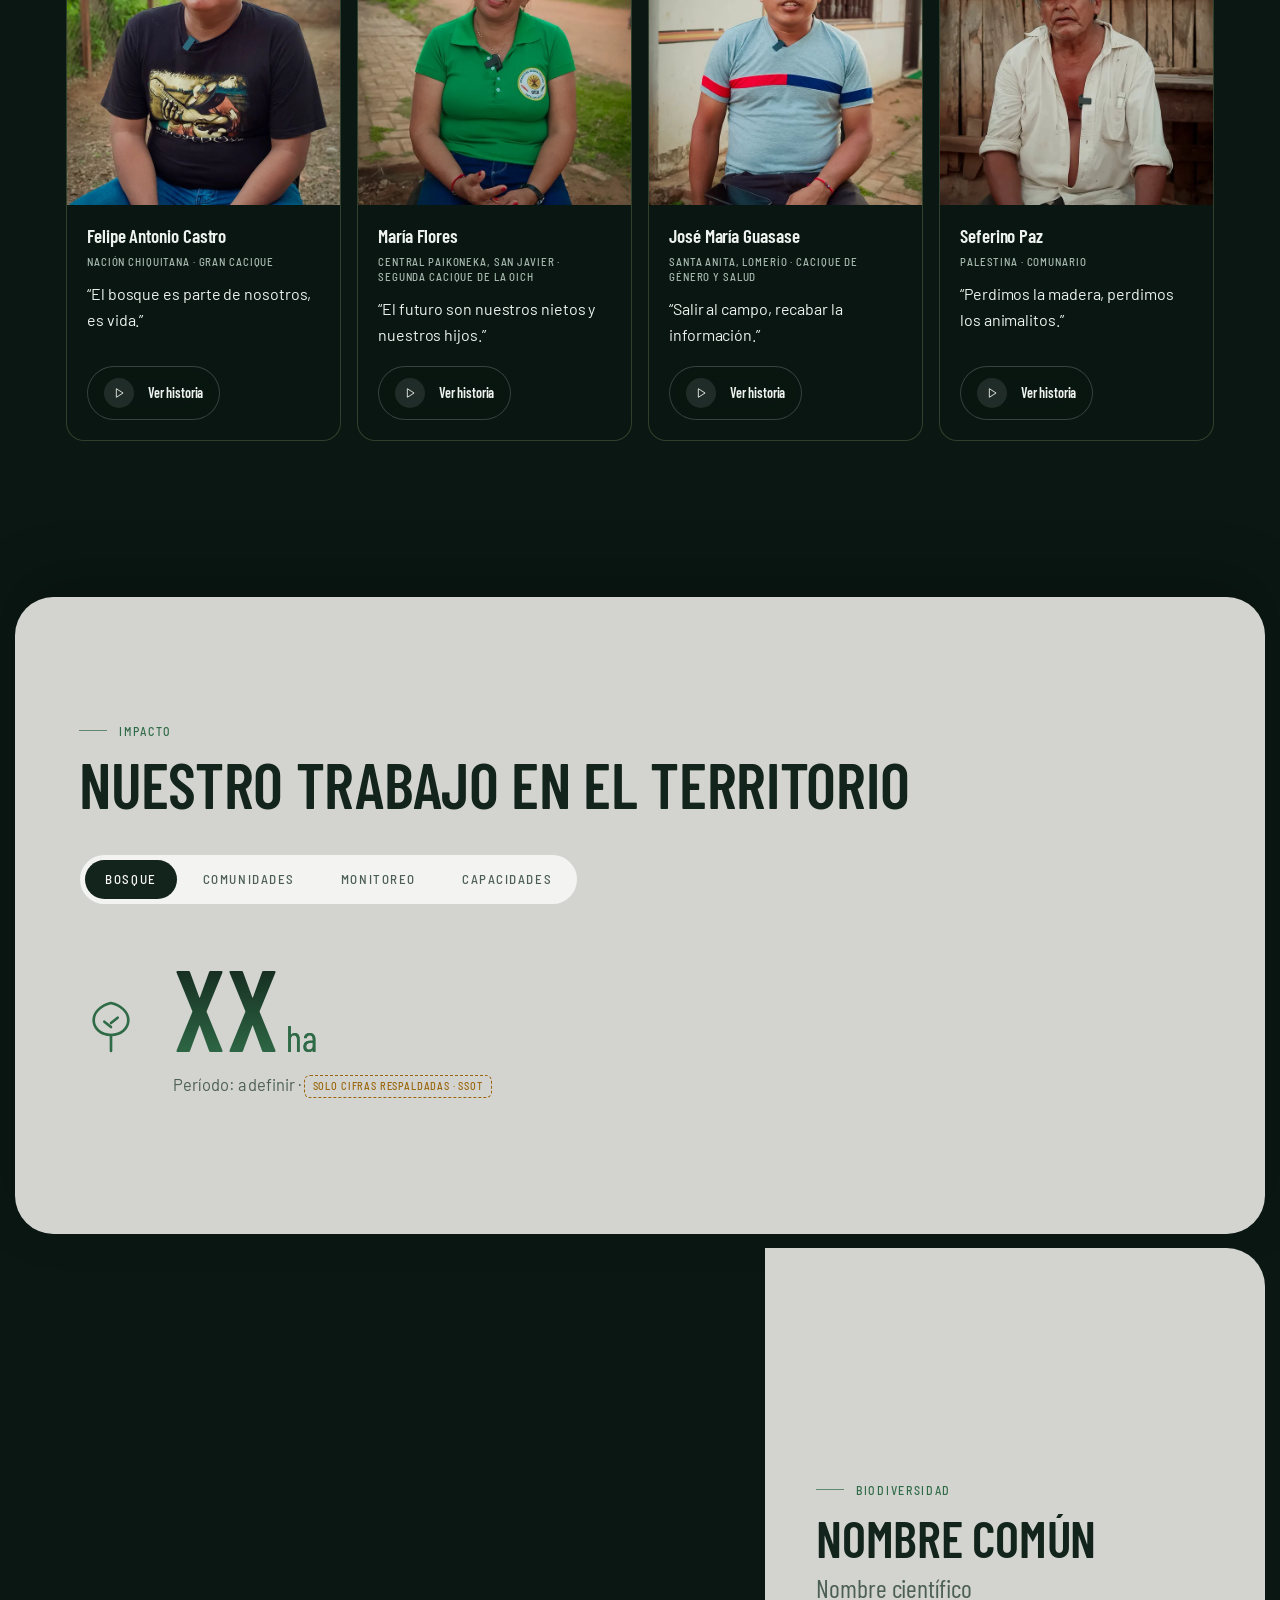
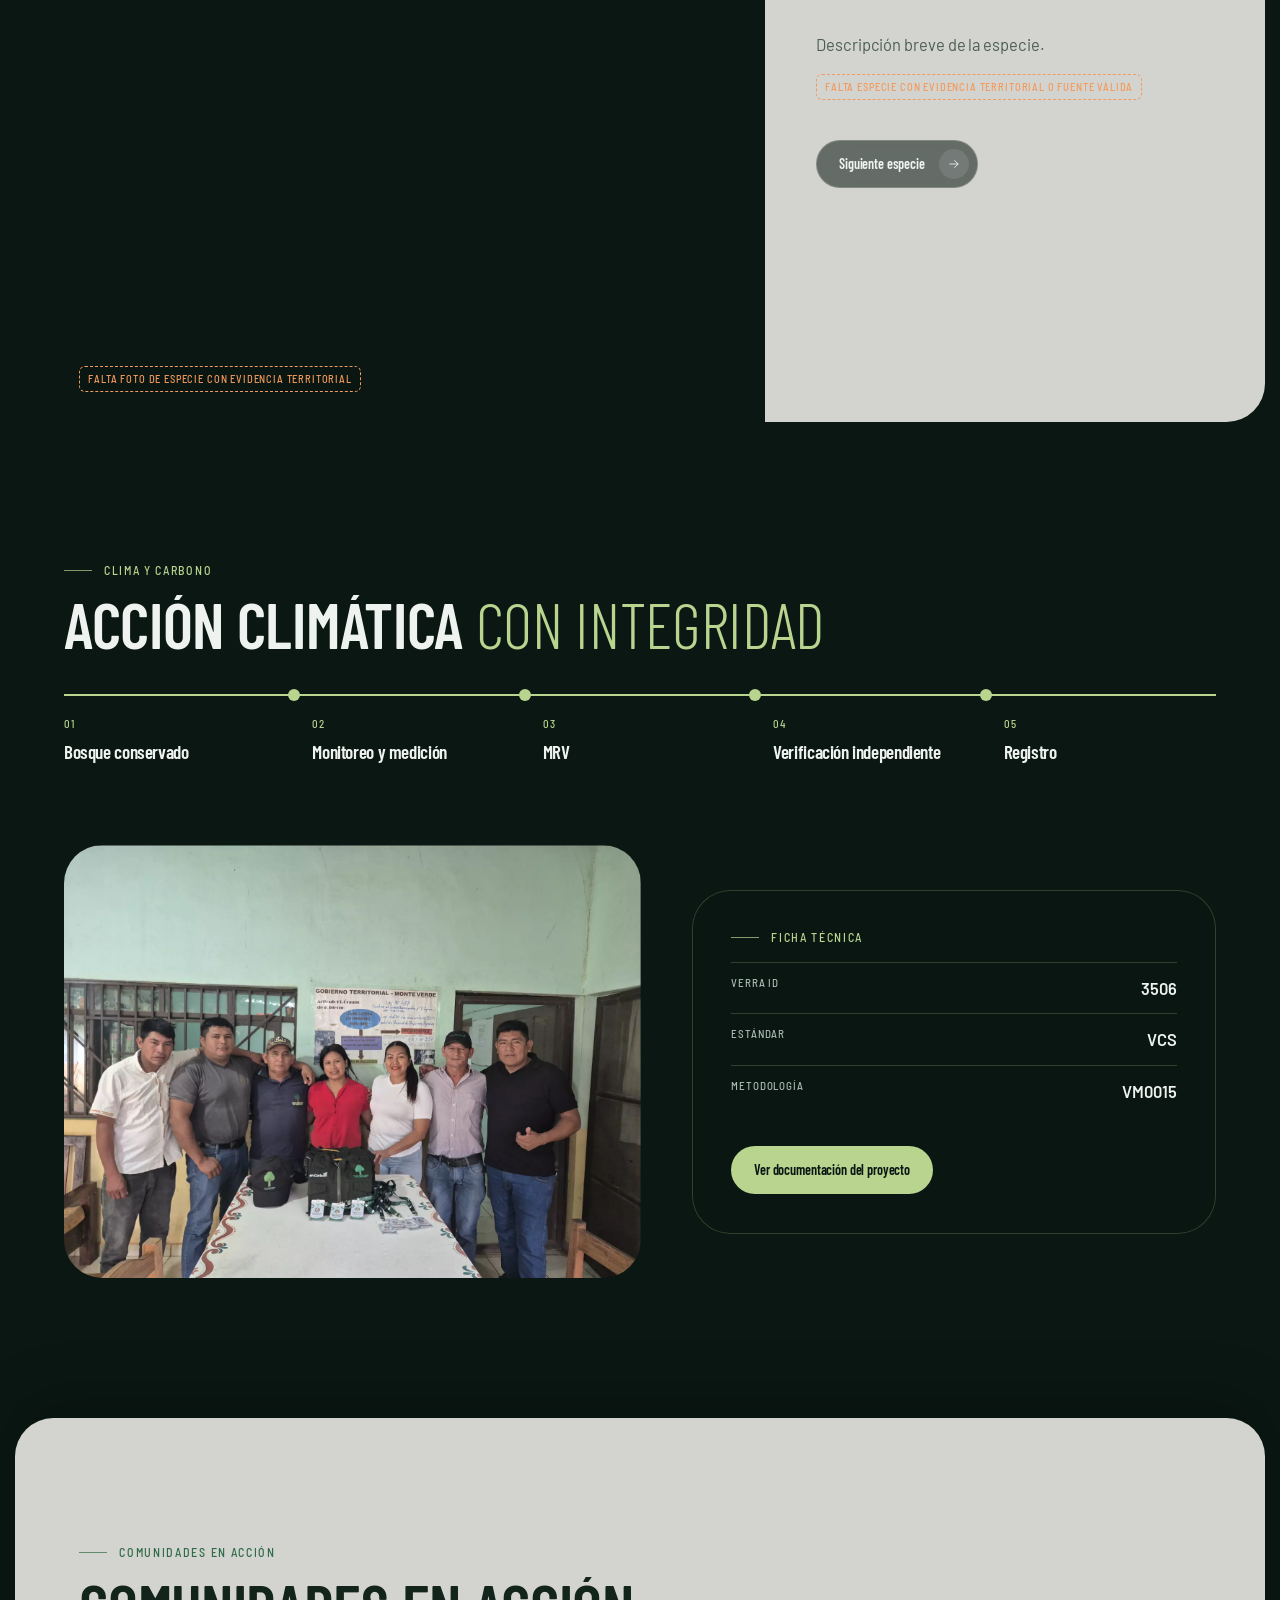
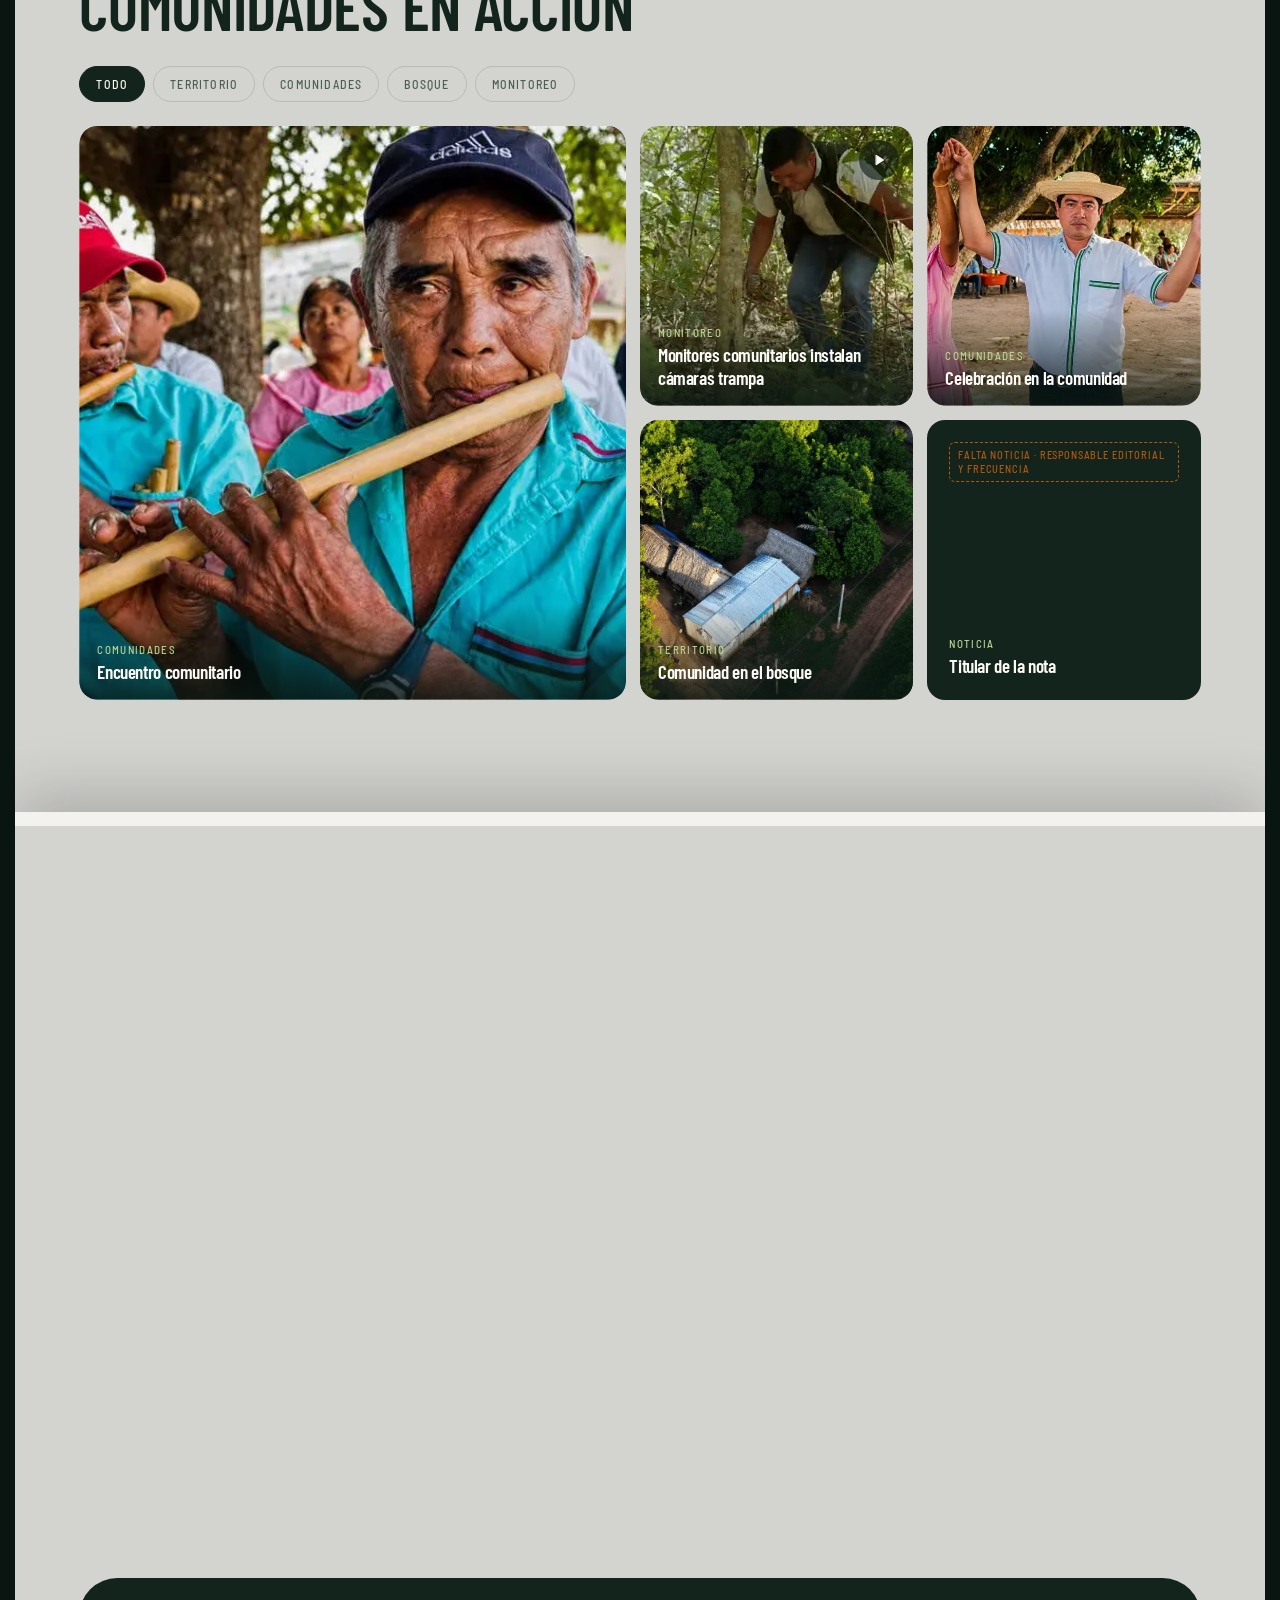
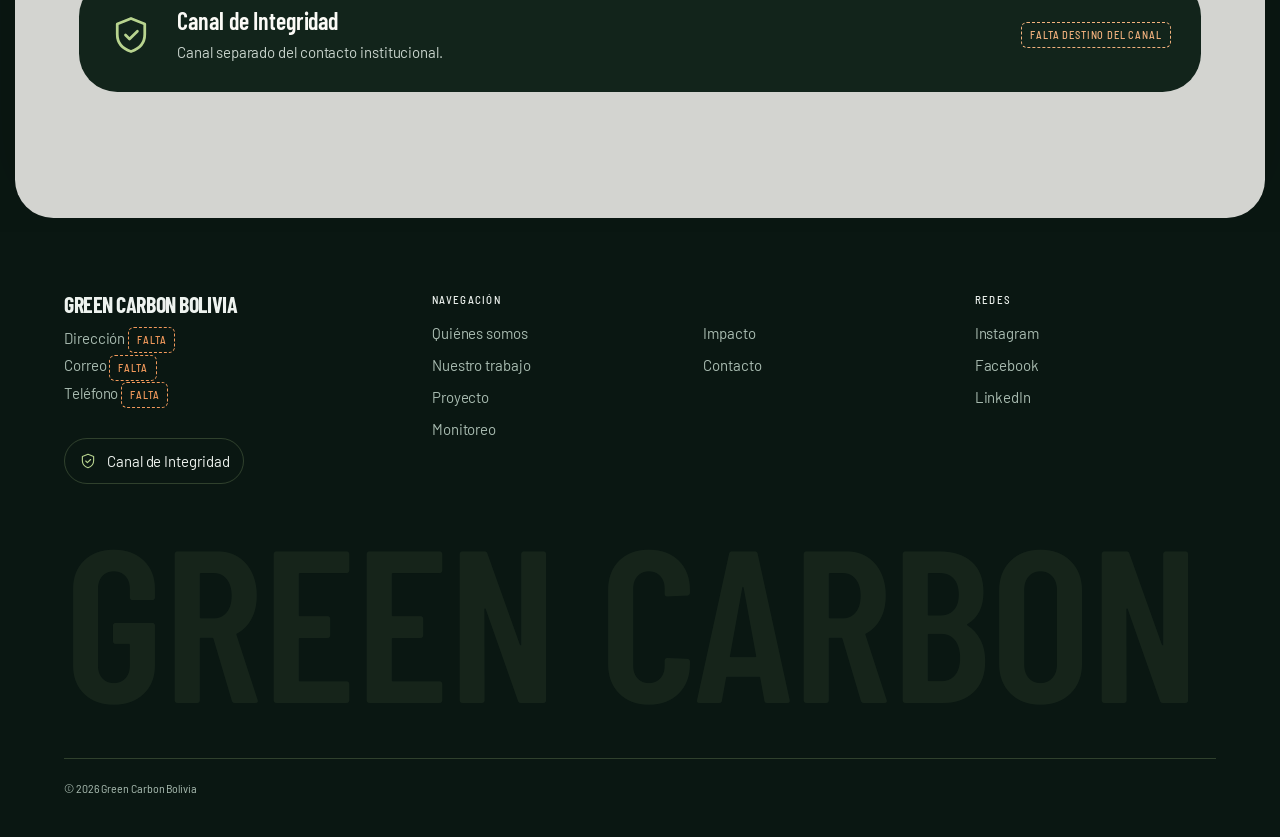
==== commit 51c4d99f: "Static review build of v1.2.3 + real testimonials (ES/EN) Co-Authored-By: Claude Opus 5.5 <noreply@a" ====
--- a/index.html
+++ b/index.html
@@ -319,11 +319,10 @@
       <h2 class="item">Voces del territorio</h2>
       <div class="carrusel-nav item"><button type="button" data-mover="-1" aria-label="Anterior"><svg class="i"><use href="#i-flecha"/></svg></button><button type="button" data-mover="1" aria-label="Siguiente"><svg class="i"><use href="#i-flecha"/></svg></button></div>
       <div class="carrusel" id="carrusel" tabindex="0" aria-label="Testimonios">
-        <article class="voz"><div class="retrato"><svg class="i"><use href="#i-retrato"/></svg></div><div class="voz-txt"><b>Nombre Apellido</b><span>Comunidad · Rol</span><q>Testimonio de hasta dos líneas.</q><span class="pend">Falta retrato, testimonio y consentimiento</span><a class="btn sec" aria-disabled="true"><svg class="i"><use href="#i-play"/></svg>Ver historia</a></div></article>
-        <article class="voz"><div class="retrato"><svg class="i"><use href="#i-retrato"/></svg></div><div class="voz-txt"><b>Nombre Apellido</b><span>Comunidad · Rol</span><q>Testimonio de hasta dos líneas.</q><span class="pend">Falta retrato, testimonio y consentimiento</span><a class="btn sec" aria-disabled="true"><svg class="i"><use href="#i-play"/></svg>Ver historia</a></div></article>
-        <article class="voz"><div class="retrato"><svg class="i"><use href="#i-retrato"/></svg></div><div class="voz-txt"><b>Nombre Apellido</b><span>Comunidad · Rol</span><q>Testimonio de hasta dos líneas.</q><span class="pend">Falta retrato, testimonio y consentimiento</span><a class="btn sec" aria-disabled="true"><svg class="i"><use href="#i-play"/></svg>Ver historia</a></div></article>
-        <article class="voz"><div class="retrato"><svg class="i"><use href="#i-retrato"/></svg></div><div class="voz-txt"><b>Nombre Apellido</b><span>Comunidad · Rol</span><q>Testimonio de hasta dos líneas.</q><span class="pend">Falta retrato, testimonio y consentimiento</span><a class="btn sec" aria-disabled="true"><svg class="i"><use href="#i-play"/></svg>Ver historia</a></div></article>
-        <article class="voz"><div class="retrato"><svg class="i"><use href="#i-retrato"/></svg></div><div class="voz-txt"><b>Nombre Apellido</b><span>Comunidad · Rol</span><q>Testimonio de hasta dos líneas.</q><span class="pend">Falta retrato, testimonio y consentimiento</span><a class="btn sec" aria-disabled="true"><svg class="i"><use href="#i-play"/></svg>Ver historia</a></div></article>
+        <article class="voz"><div class="retrato"><img src="wp-content/themes/greencarbon/assets/testimonios/felipe-antonio-castro.webp" alt="" loading="lazy"></div><div class="voz-txt"><b>Felipe Antonio Castro</b><span>Nación Chiquitana · Gran Cacique</span><q>El bosque es parte de nosotros, es vida.</q><a class="btn sec" href="wp-content/themes/greencarbon/assets/testimonios/felipe-antonio-castro.mp4" target="_blank" rel="noopener"><svg class="i"><use href="#i-play"/></svg>Ver historia</a></div></article>
+        <article class="voz"><div class="retrato"><img src="wp-content/themes/greencarbon/assets/testimonios/maria-flores.webp" alt="" loading="lazy"></div><div class="voz-txt"><b>María Flores</b><span>Central Paikoneka, San Javier · Segunda Cacique de la OICH</span><q>El futuro son nuestros nietos y nuestros hijos.</q><a class="btn sec" href="wp-content/themes/greencarbon/assets/testimonios/maria-flores.mp4" target="_blank" rel="noopener"><svg class="i"><use href="#i-play"/></svg>Ver historia</a></div></article>
+        <article class="voz"><div class="retrato"><img src="wp-content/themes/greencarbon/assets/testimonios/jose-maria-guasase.webp" alt="" loading="lazy"></div><div class="voz-txt"><b>José María Guasase</b><span>Santa Anita, Lomerío · Cacique de Género y Salud</span><q>Salir al campo, recabar la información.</q><a class="btn sec" href="wp-content/themes/greencarbon/assets/testimonios/jose-maria-guasase.mp4" target="_blank" rel="noopener"><svg class="i"><use href="#i-play"/></svg>Ver historia</a></div></article>
+        <article class="voz"><div class="retrato"><img src="wp-content/themes/greencarbon/assets/testimonios/seferino-paz.webp" alt="" loading="lazy"></div><div class="voz-txt"><b>Seferino Paz</b><span>Palestina · Comunario</span><q>Perdimos la madera, perdimos los animalitos.</q><a class="btn sec" href="wp-content/themes/greencarbon/assets/testimonios/seferino-paz.mp4" target="_blank" rel="noopener"><svg class="i"><use href="#i-play"/></svg>Ver historia</a></div></article>
       </div>
     </div>
   </section>
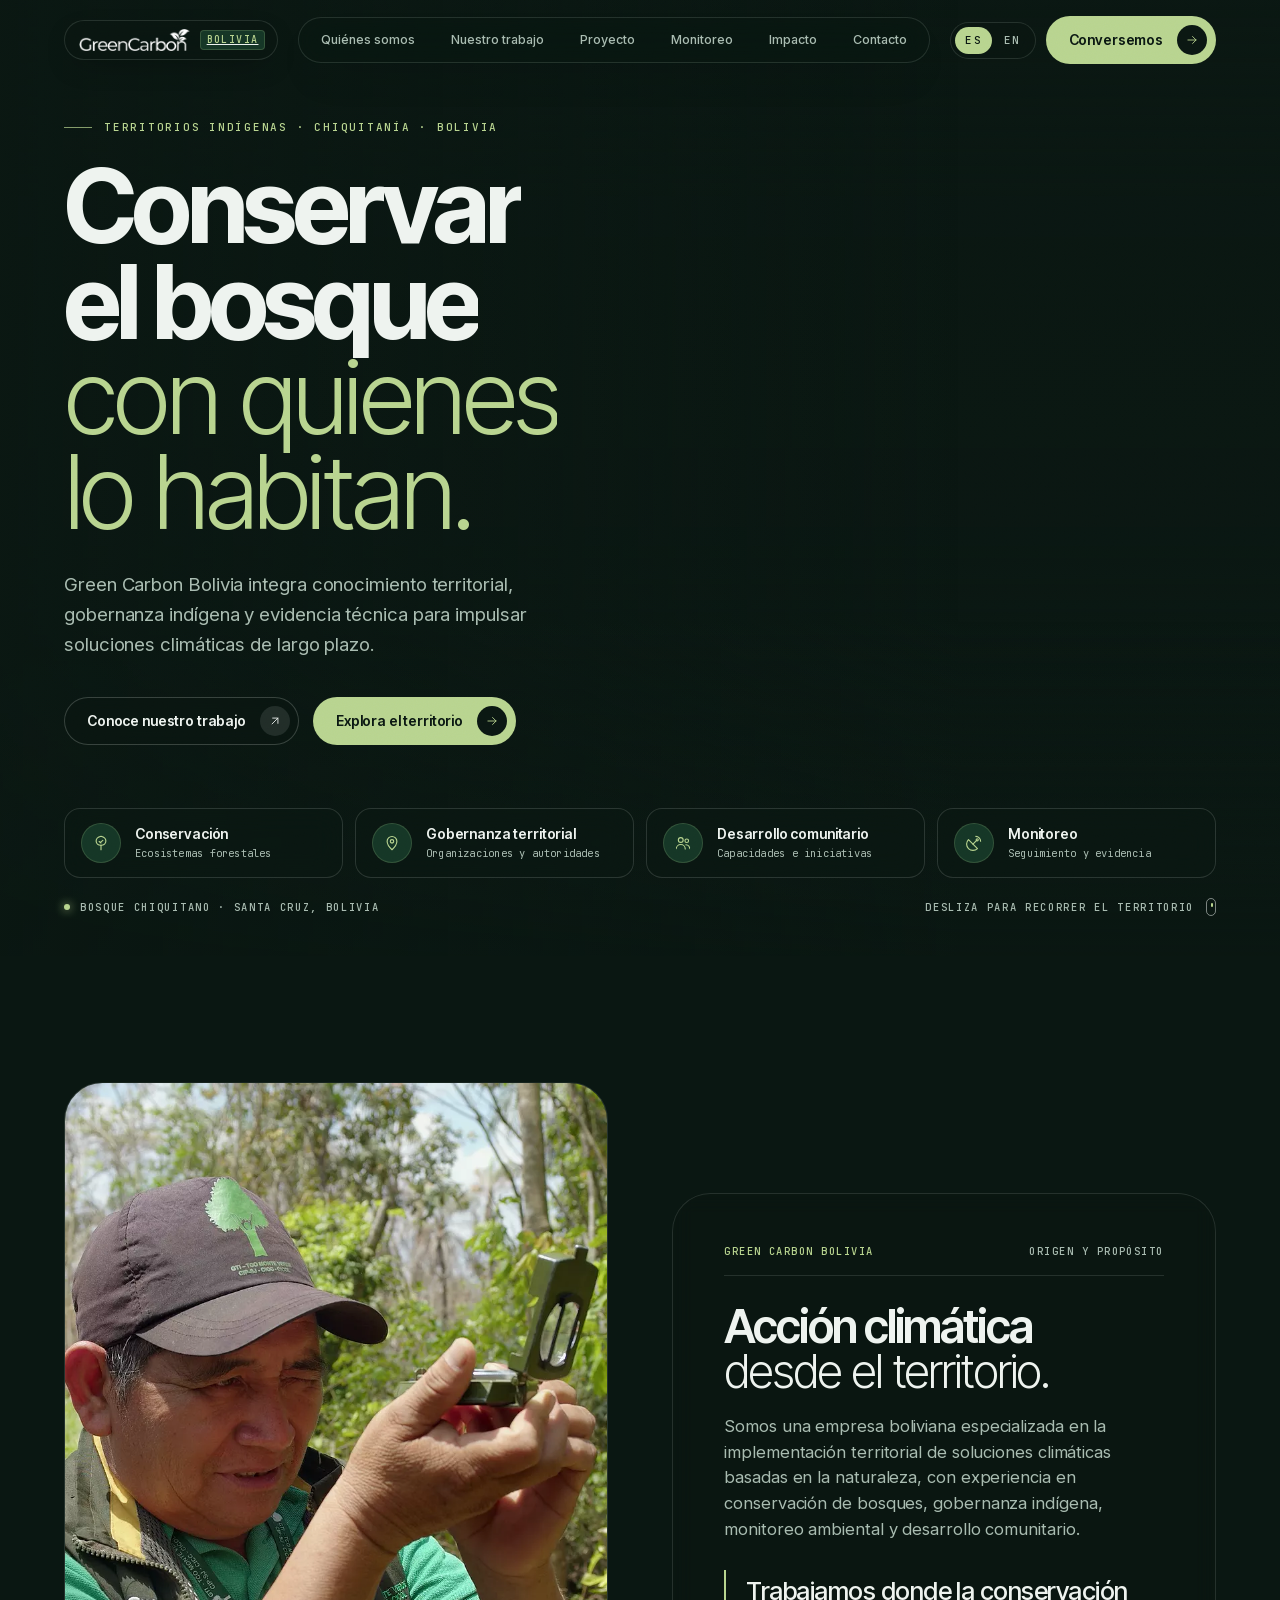
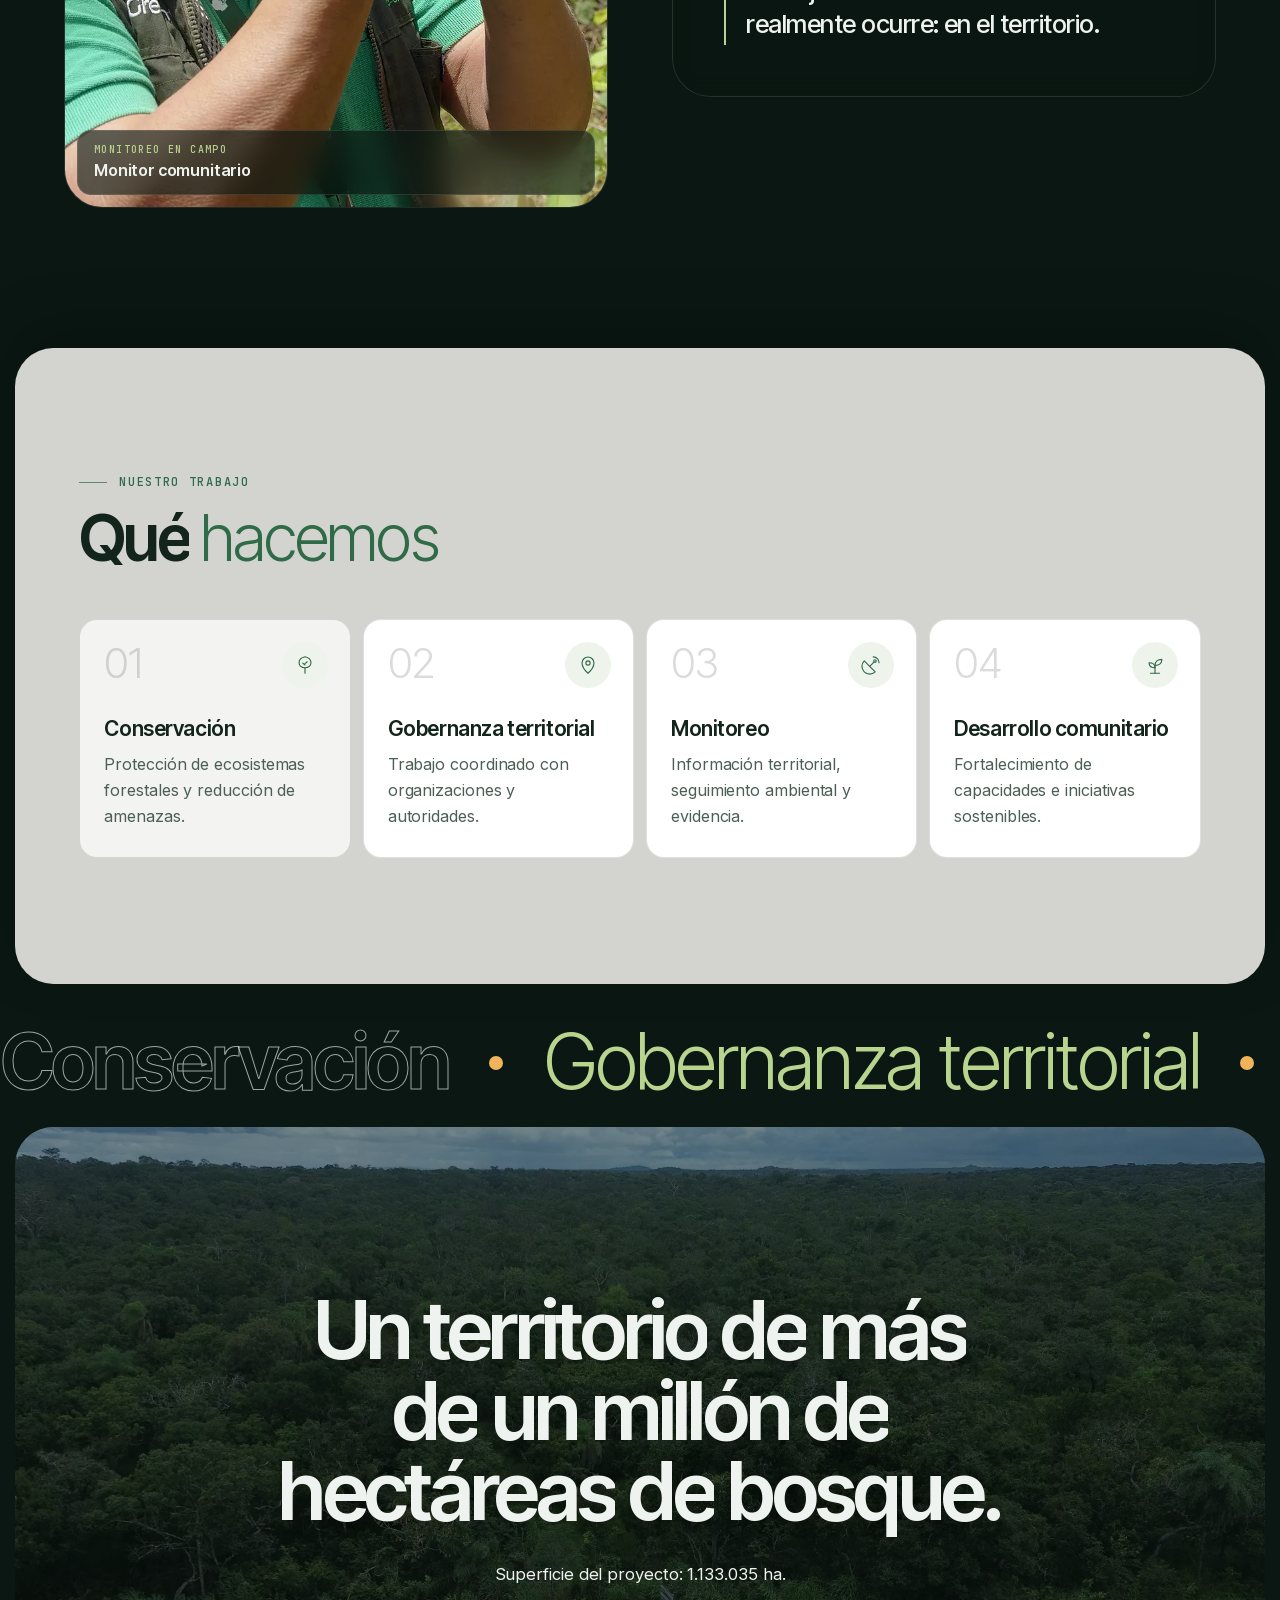
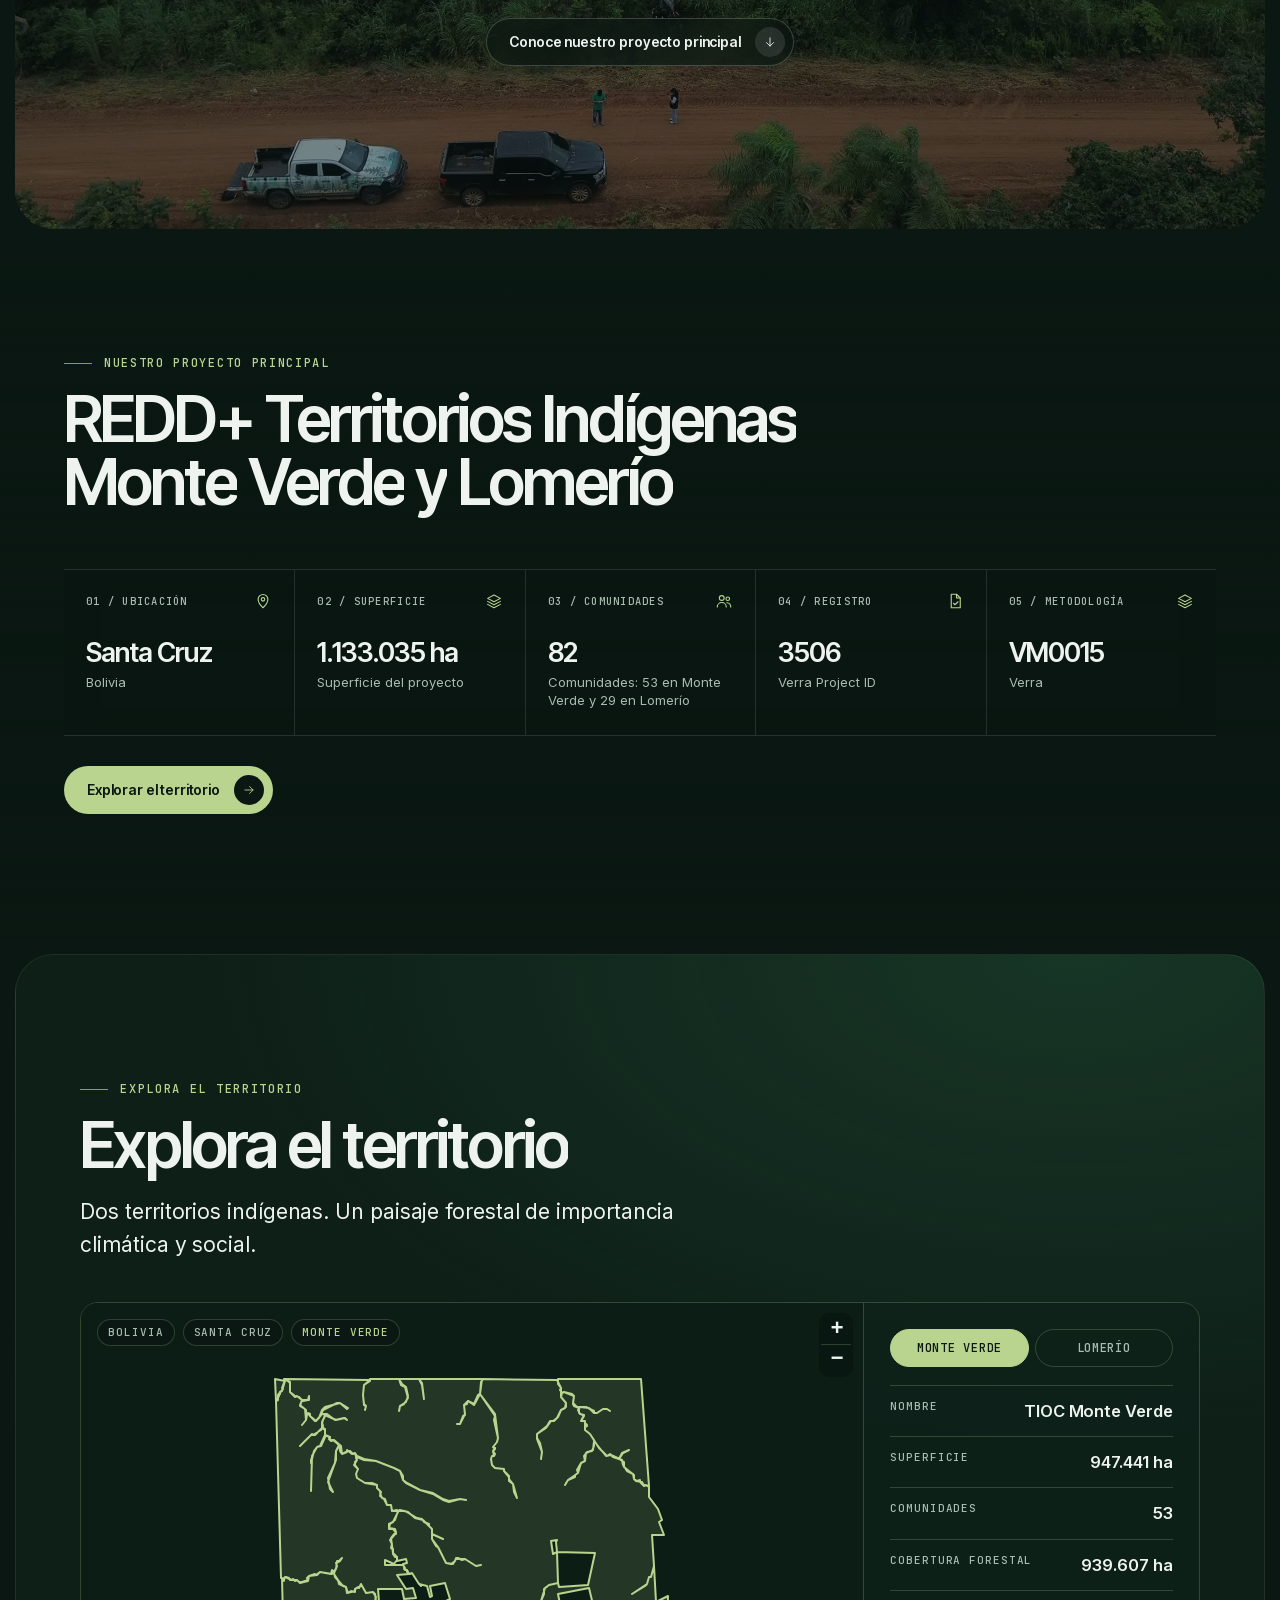
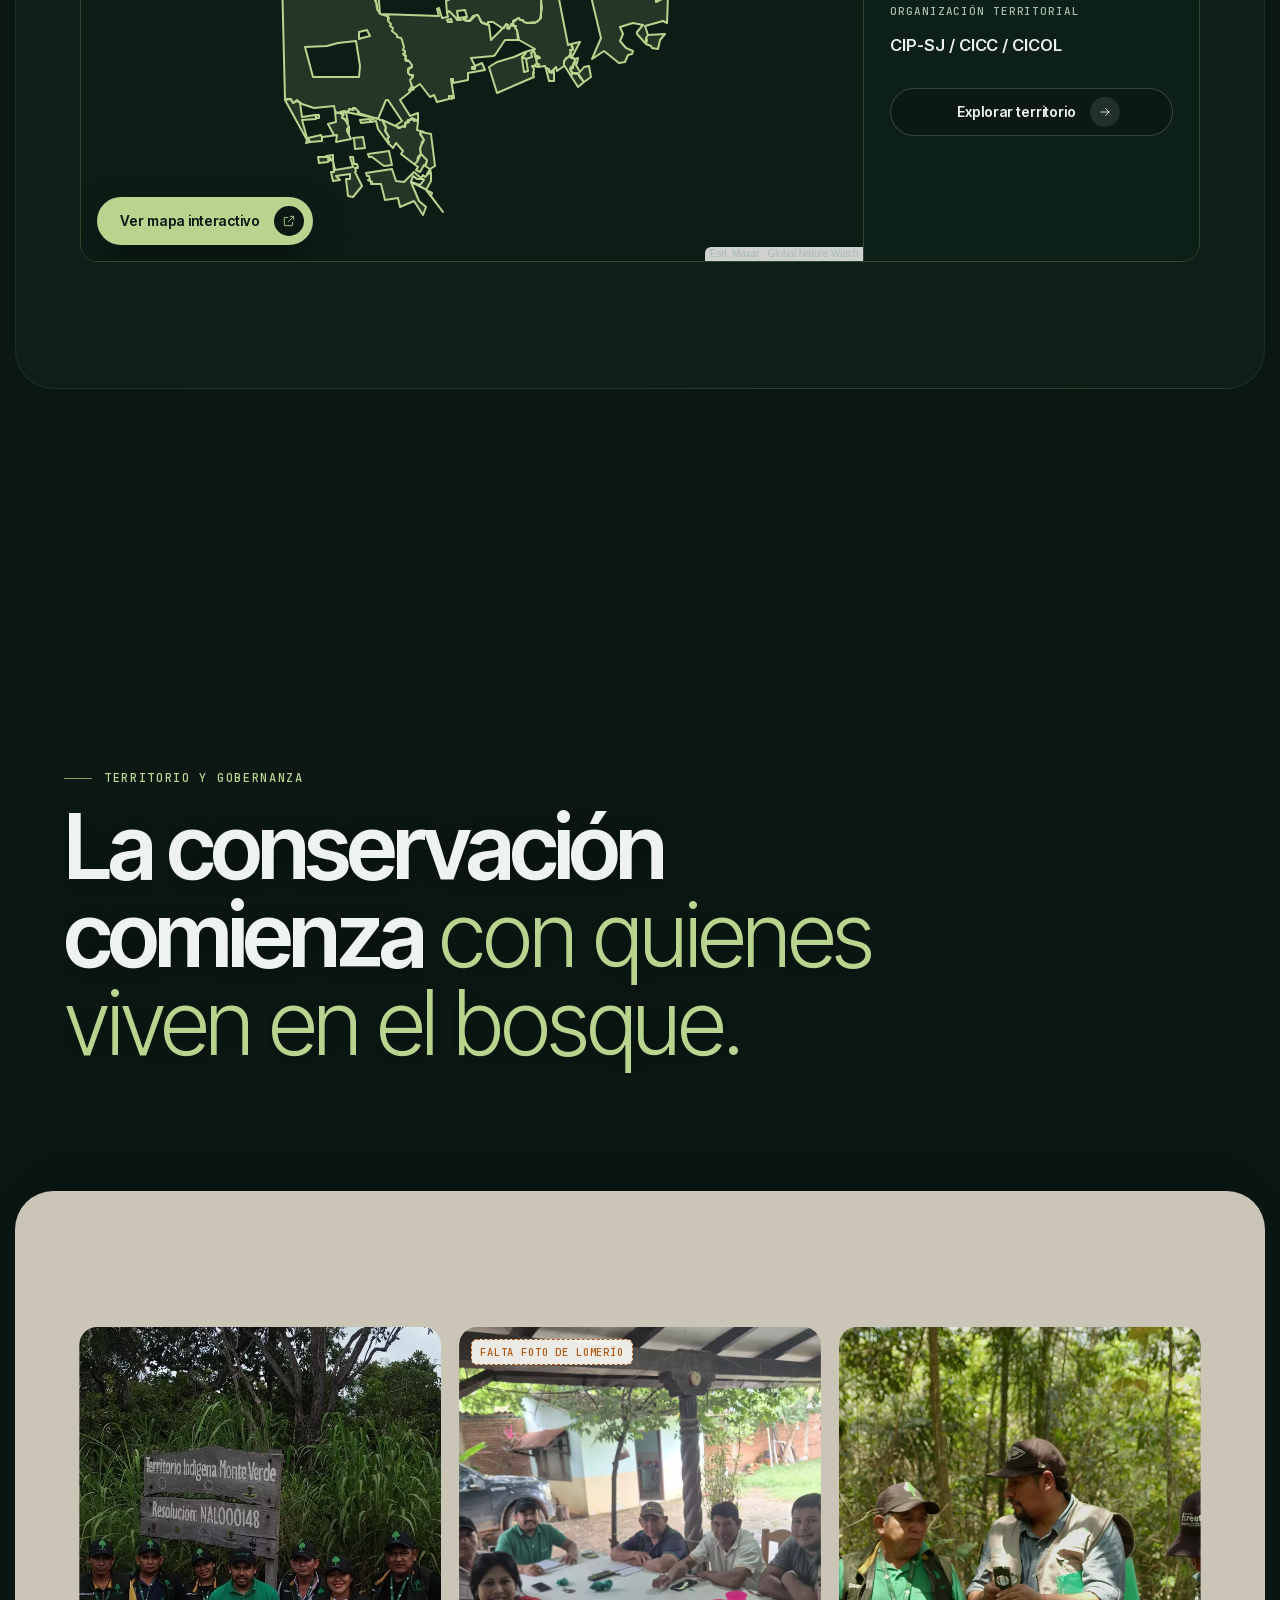
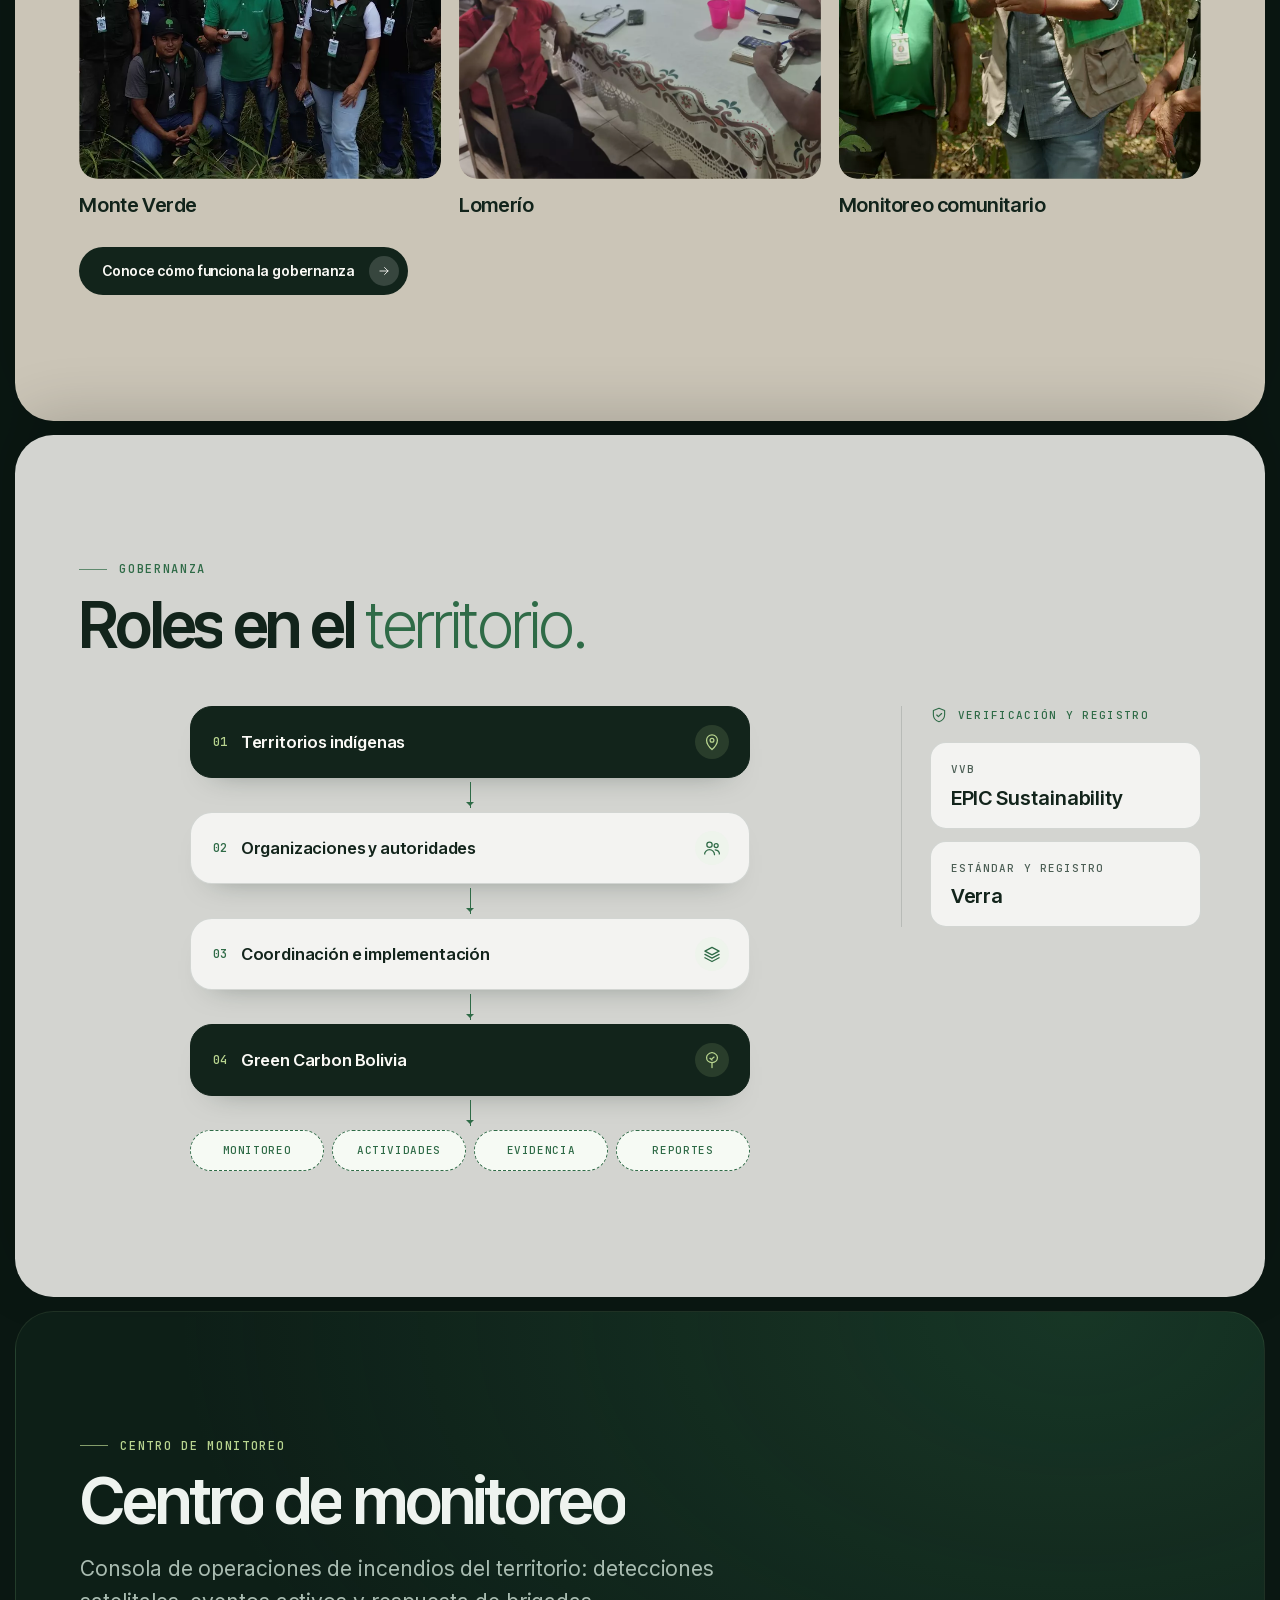
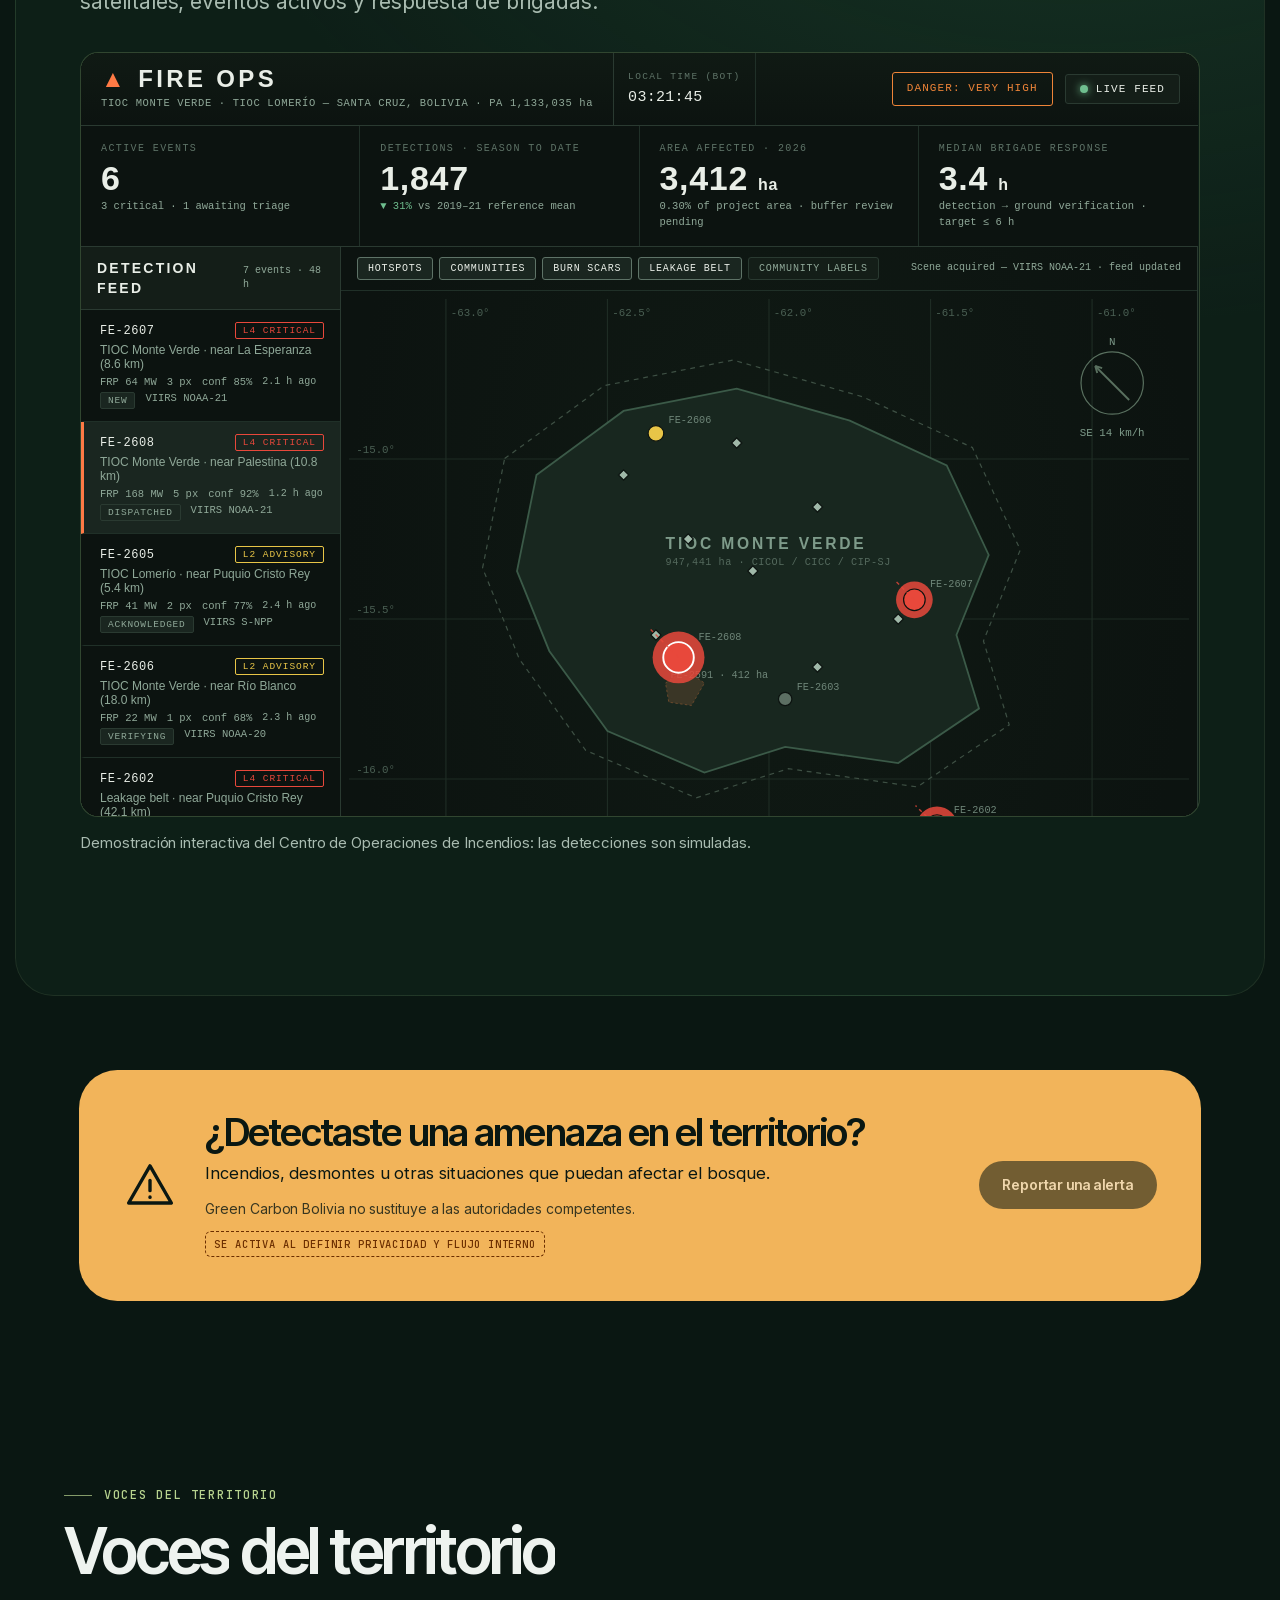
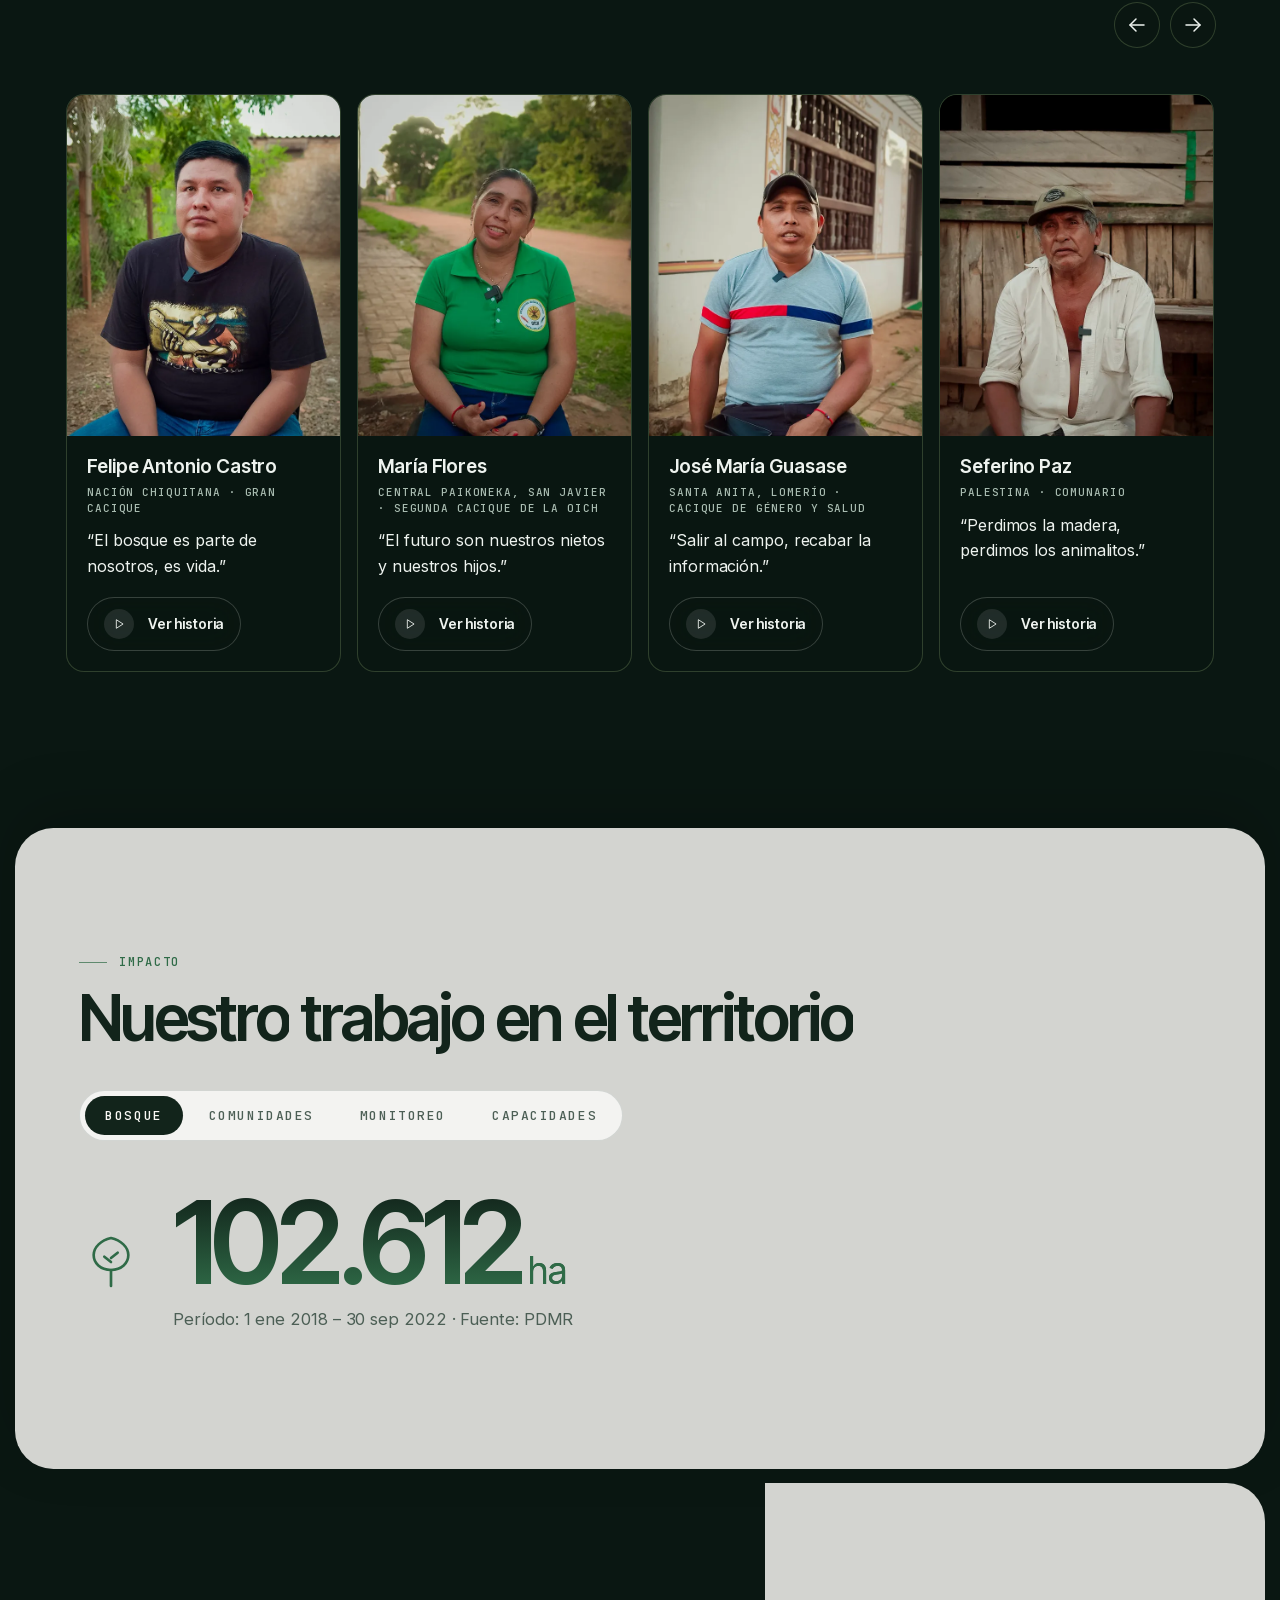
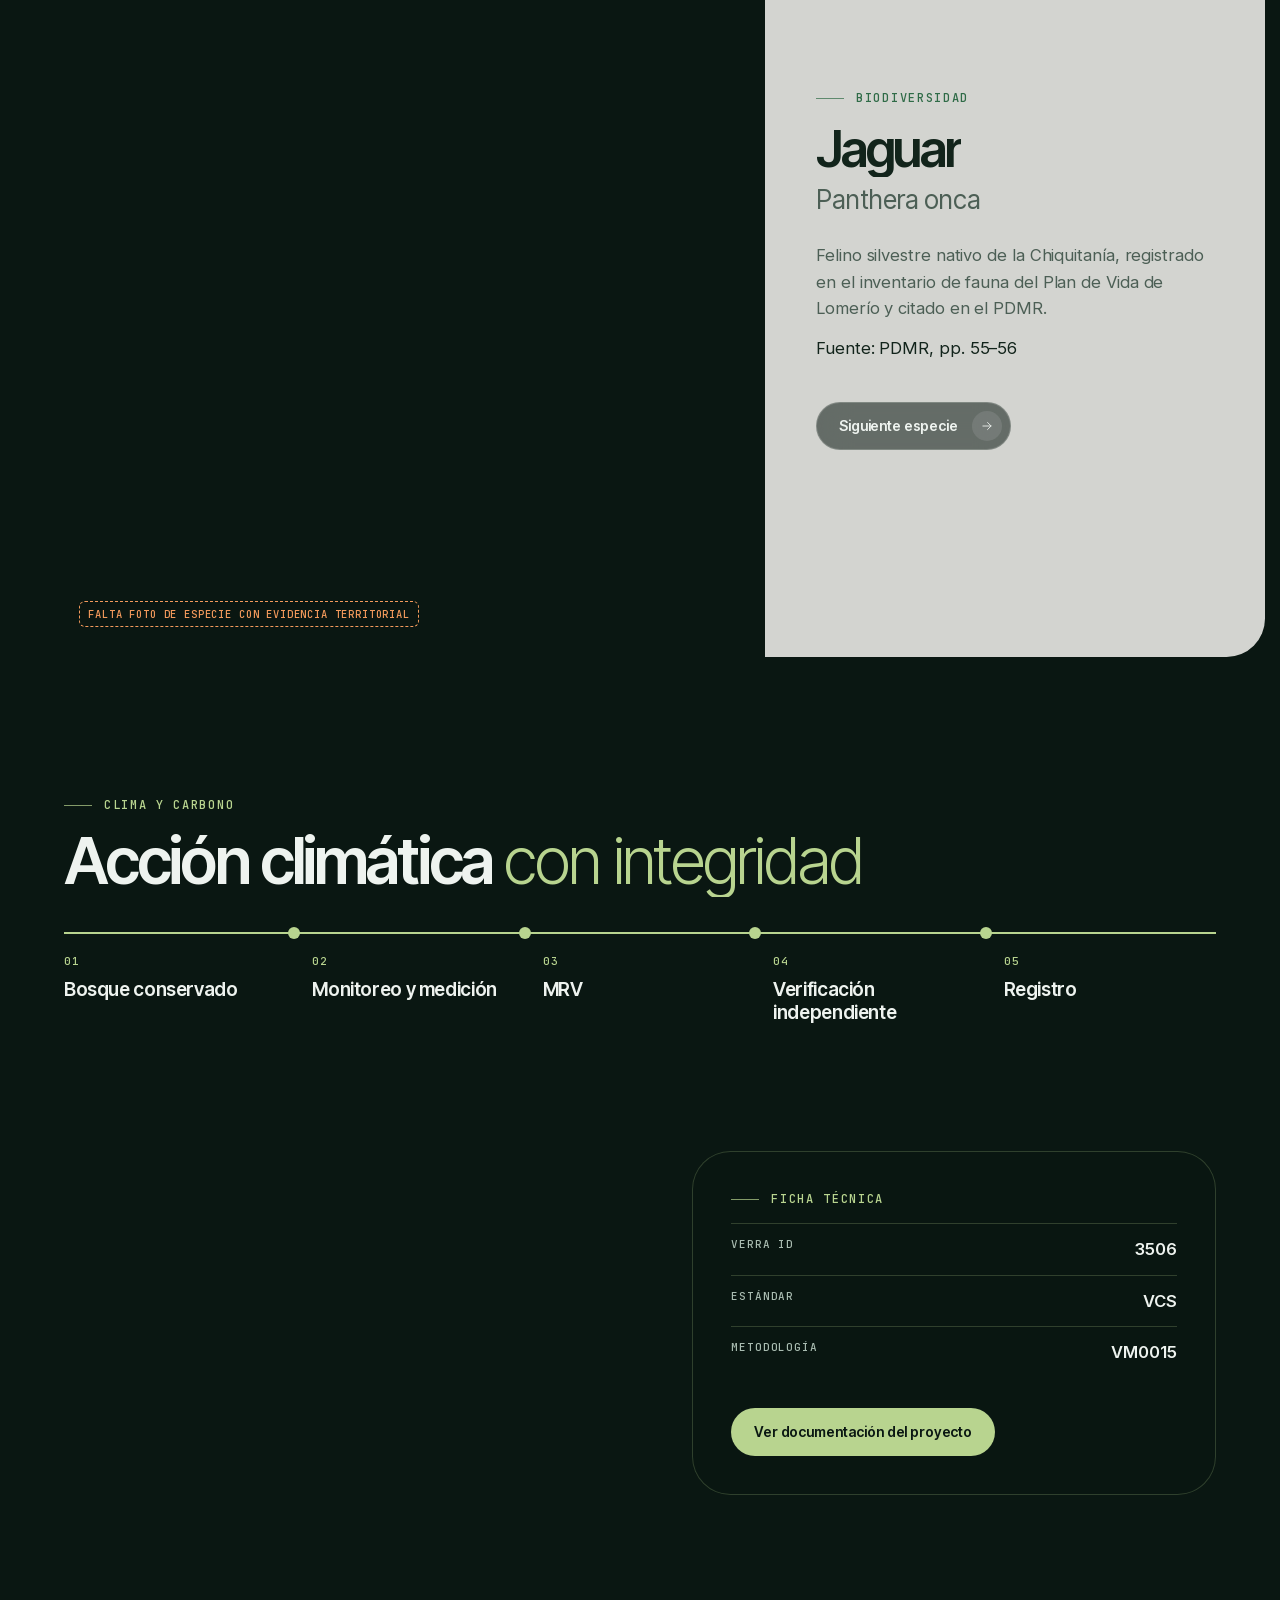
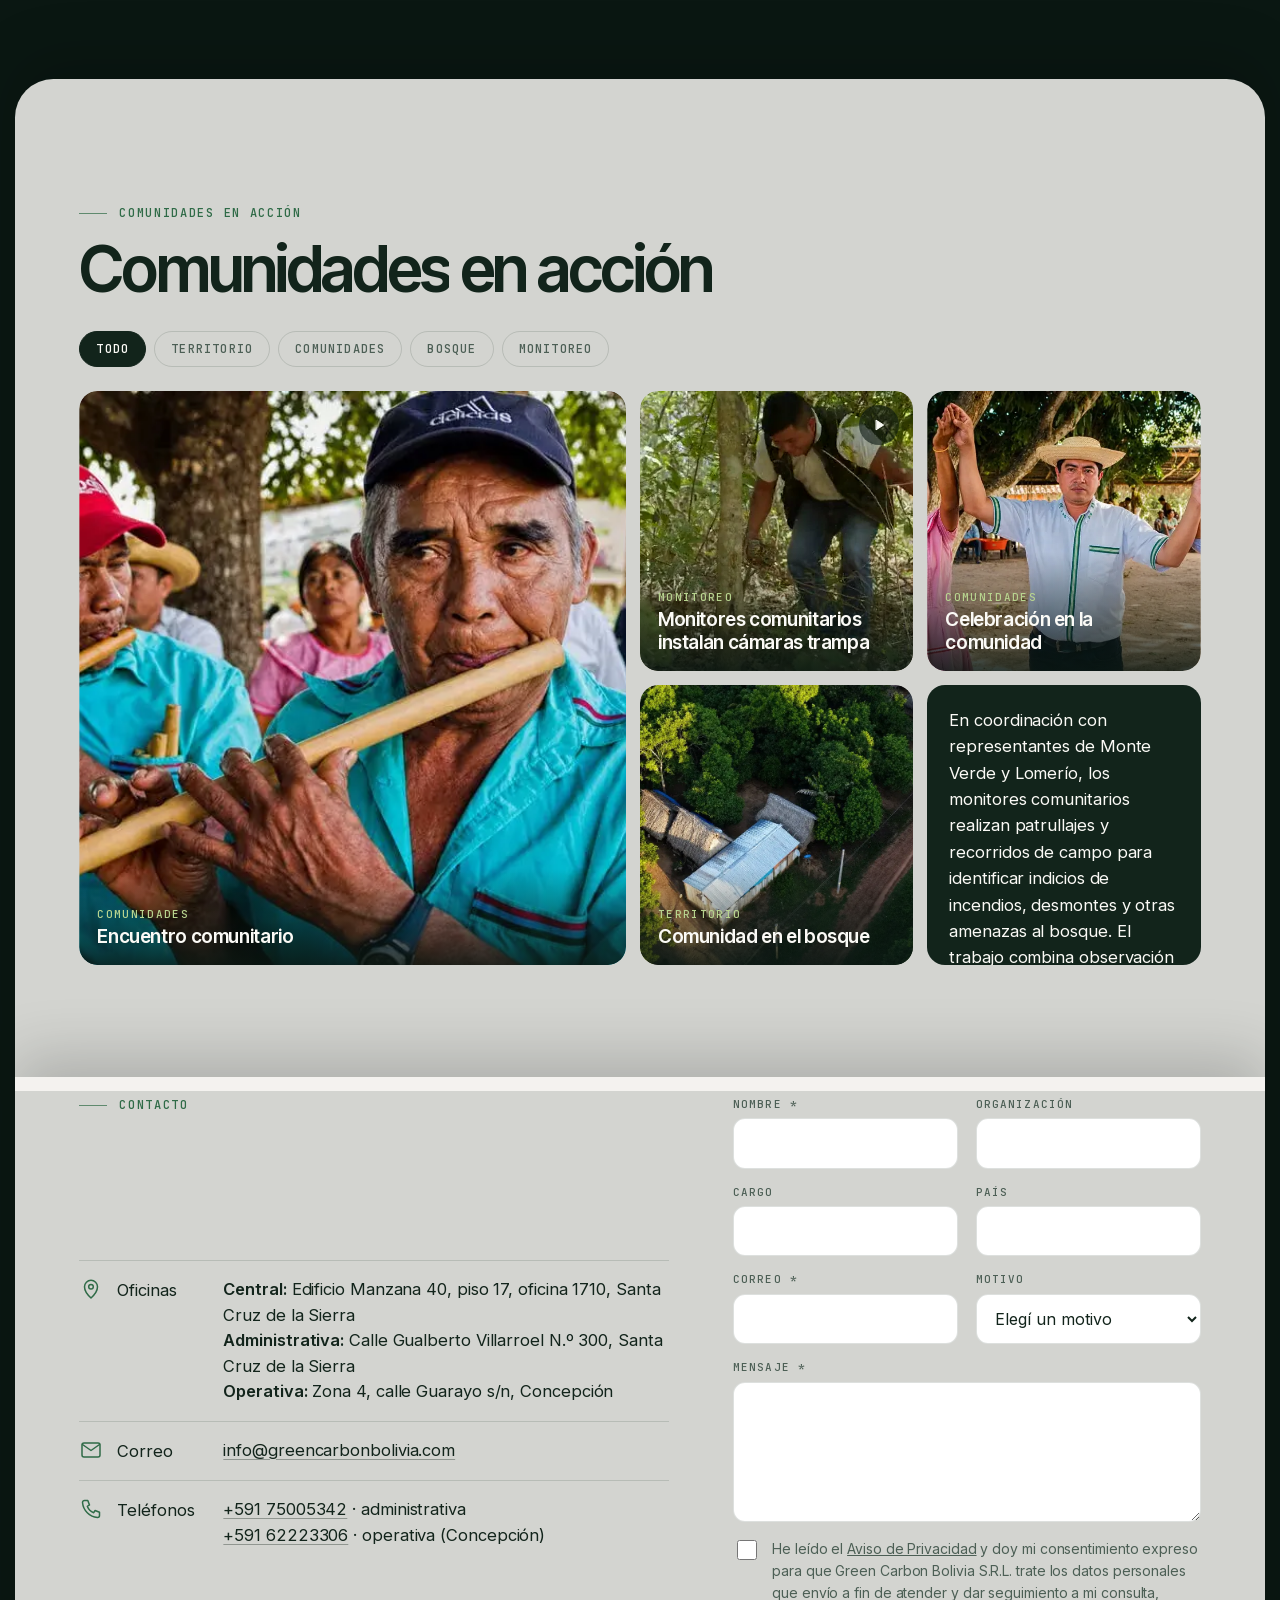
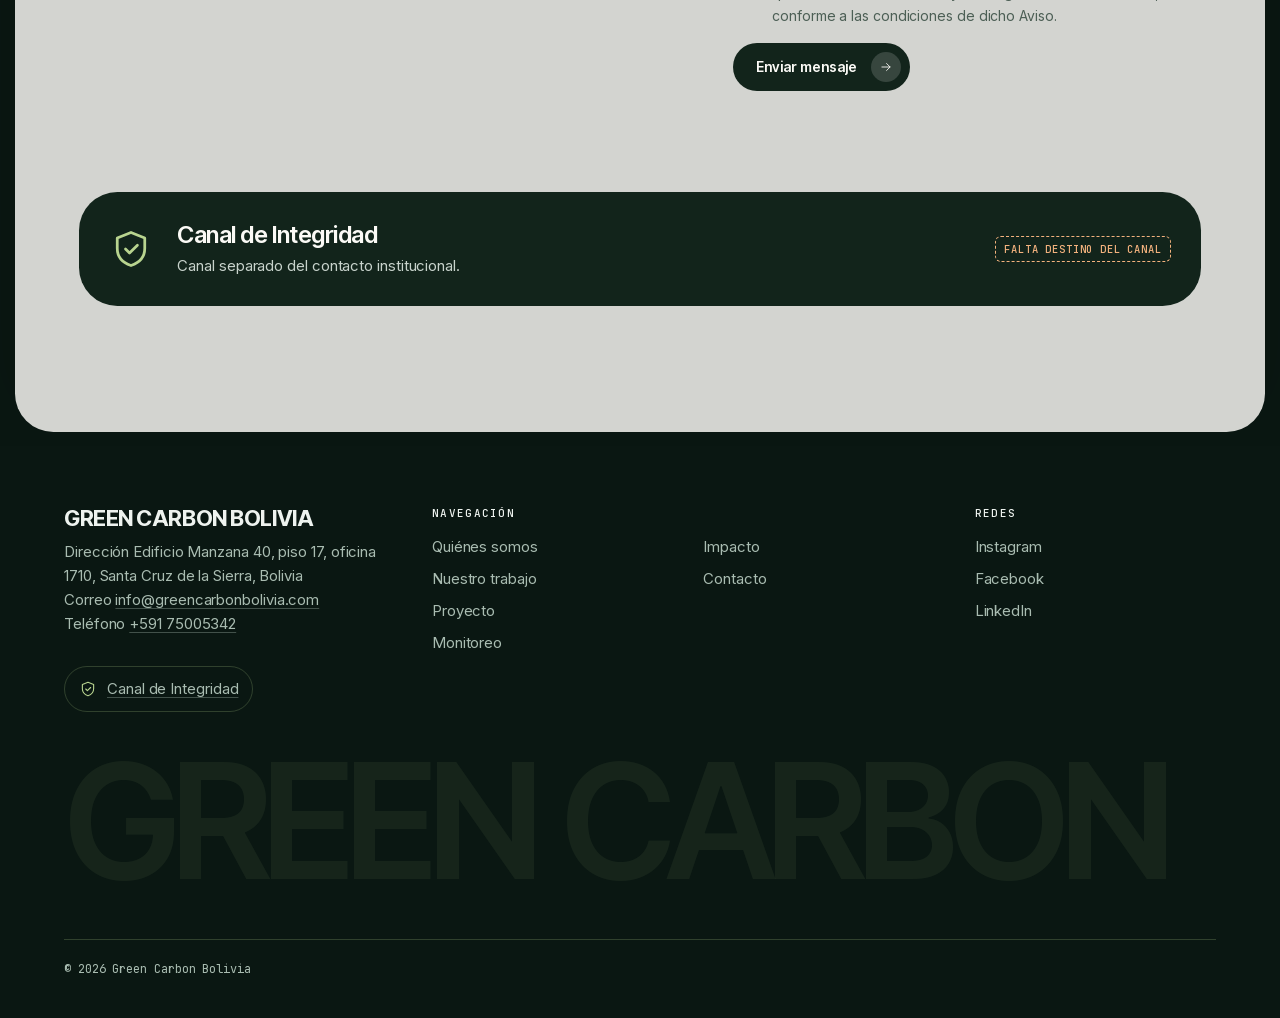
==== commit f6bdb5a4: "Static review build of v1.3.2 (ES/EN) Co-Authored-By: Claude Opus 5.5 <noreply@anthropic.com> Claude" ====
--- a/index.html
+++ b/index.html
@@ -7,11 +7,34 @@
 <meta name="description" content="Green Carbon Bolivia integra conocimiento territorial, gobernanza indígena y evidencia técnica para impulsar soluciones climáticas de largo plazo.">
 <link rel="alternate" hreflang="es" href="./">
 <link rel="alternate" hreflang="en" href="en/">
-<link rel="preconnect" href="https://fonts.googleapis.com">
-<link rel="stylesheet" href="https://fonts.googleapis.com/css2?family=Barlow+Condensed:wght@300;400;500;600;700;800&family=Barlow:wght@400;500;600;700&family=Barlow+Semi+Condensed:wght@400;500&display=swap">
+<link rel="alternate" hreflang="x-default" href="./">
 <meta name='robots' content='noindex, nofollow' />
 	<style>img:is([sizes="auto" i], [sizes^="auto," i]) { contain-intrinsic-size: 3000px 1500px }</style>
-	<script type="text/javascript">
+	<link rel="preload" href="wp-content/themes/greencarbon/fonts/inter-tight-latin.woff2" as="font" type="font/woff2" crossorigin>
+<link rel="preload" href="wp-content/themes/greencarbon/fonts/inter-latin.woff2" as="font" type="font/woff2" crossorigin>
+<link rel="preload" href="wp-content/themes/greencarbon/assets/logo-white.webp" as="image" fetchpriority="high">
+<link rel="preload" href="wp-content/themes/greencarbon/pack/v/manifest.json?v=7" as="fetch" crossorigin media="(max-aspect-ratio: 1/1)">
+<link rel="canonical" href="./">
+<meta name="theme-color" content="#0a1712">
+<meta property="og:type" content="website">
+<meta property="og:site_name" content="Green Carbon Bolivia">
+<meta property="og:title" content="Green Carbon Bolivia">
+<meta property="og:description" content="Green Carbon Bolivia integra conocimiento territorial, gobernanza indígena y evidencia técnica para impulsar soluciones climáticas de largo plazo.">
+<meta property="og:url" content="./">
+<meta property="og:locale" content="es_LA">
+<meta property="og:locale:alternate" content="en_US">
+<meta property="og:image" content="wp-content/themes/greencarbon/assets/compartir.jpg">
+<meta property="og:image:width" content="1200">
+<meta property="og:image:height" content="630">
+<meta property="og:image:alt" content="Vista aérea del bosque en el territorio, con un camino de tierra y vehículos del equipo">
+<meta name="twitter:card" content="summary_large_image">
+<meta name="twitter:title" content="Green Carbon Bolivia">
+<meta name="twitter:description" content="Green Carbon Bolivia integra conocimiento territorial, gobernanza indígena y evidencia técnica para impulsar soluciones climáticas de largo plazo.">
+<meta name="twitter:image" content="wp-content/themes/greencarbon/assets/compartir.jpg">
+<script type="application/ld+json">{"@context":"https:\/\/schema.org","@graph":[{"@type":"Organization","@id":"#organizacion","name":"Green Carbon Bolivia","url":"","description":"Green Carbon Bolivia integra conocimiento territorial, gobernanza indígena y evidencia técnica para impulsar soluciones climáticas de largo plazo.","logo":"wp-content\/themes\/greencarbon\/apple-touch-icon.png","sameAs":["https:\/\/www.instagram.com\/greencarbonbolivia\/","https:\/\/www.facebook.com\/profile.php?id=61588363234428","https:\/\/www.linkedin.com\/company\/greencarbon-bolivia\/"],"email":"info@greencarbonbolivia.com","address":{"@type":"PostalAddress","streetAddress":"Edificio Manzana 40, piso 17, oficina 1710","addressLocality":"Santa Cruz de la Sierra","addressCountry":"BO"},"contactPoint":[{"@type":"ContactPoint","contactType":"customer support","telephone":"+591-75005342","email":"info@greencarbonbolivia.com","areaServed":"BO","availableLanguage":["es","en"]}]},{"@type":"WebSite","@id":"#sitio","url":"","name":"Green Carbon Bolivia","inLanguage":["es","en"],"publisher":{"@id":"#organizacion"}},{"@type":"WebPage","@id":"#pagina","url":"","name":"Green Carbon Bolivia","description":"Green Carbon Bolivia integra conocimiento territorial, gobernanza indígena y evidencia técnica para impulsar soluciones climáticas de largo plazo.","inLanguage":"es","isPartOf":{"@id":"#sitio"},"about":{"@id":"#organizacion"},"primaryImageOfPage":{"@type":"ImageObject","url":"wp-content\/themes\/greencarbon\/assets\/compartir.jpg"}}]}</script>
+<link rel="icon" href="wp-content/themes/greencarbon/favicon.ico" sizes="32x32">
+<link rel="apple-touch-icon" href="wp-content/themes/greencarbon/apple-touch-icon.png">
+<script type="text/javascript">
 /* <![CDATA[ */
 window._wpemojiSettings = {"baseUrl":"https:\/\/s.w.org\/images\/core\/emoji\/16.0.1\/72x72\/","ext":".png","svgUrl":"https:\/\/s.w.org\/images\/core\/emoji\/16.0.1\/svg\/","svgExt":".svg","source":{"concatemoji":"wp-includes\/js\/wp-emoji-release.min.js?ver=6.8.3"}};
 /*! This file is auto-generated */
@@ -43,7 +66,7 @@
 :where(.wp-block-columns.is-layout-flex){gap: 2em;}:where(.wp-block-columns.is-layout-grid){gap: 2em;}
 :root :where(.wp-block-pullquote){font-size: 1.5em;line-height: 1.6;}
 </style>
-<link rel='stylesheet' id='greencarbon-css' href='wp-content/themes/greencarbon/style.css?ver=1.2.3' type='text/css' media='all' />
+<link rel='stylesheet' id='greencarbon-css' href='wp-content/themes/greencarbon/style.css?ver=1.3.2' type='text/css' media='all' />
 <style id='greencarbon-inline-css' type='text/css'>
 :root{--alfa-hoja:0.84;--alfa-oscuro:0.74;--alfa-tarjeta:0.72;}
 </style>
@@ -80,13 +103,13 @@
 </svg>
 
 <div id="loader" role="status" aria-live="polite">
-  <img src="wp-content/themes/greencarbon/assets/logo-white.webp" alt="Green Carbon Bolivia" class="loader-logo">
+  <img src="wp-content/themes/greencarbon/assets/logo-white.webp" width="503" height="100" alt="Green Carbon Bolivia" class="loader-logo" fetchpriority="high">
   <div class="barra"><i id="loader-barra"></i></div>
   <span id="loader-txt">Cargando el territorio · 0%</span>
 </div>
 
 <header class="cab" id="cab">
-  <a href="#top" class="marca" aria-label="Green Carbon Bolivia, inicio"><img src="wp-content/themes/greencarbon/assets/logo-white.webp" alt="Green Carbon"><span class="marca-pais">Bolivia</span></a>
+  <a href="#top" class="marca" aria-label="Green Carbon Bolivia, inicio"><img src="wp-content/themes/greencarbon/assets/logo-white.webp" width="503" height="100" alt="Green Carbon"><span class="marca-pais">Bolivia</span></a>
   <button type="button" class="menu-btn" id="menu-btn" aria-expanded="false" aria-controls="nav">MENÚ</button>
   <ul class="nav" id="nav">
     <li><a href="#quienes">Quiénes somos</a></li>
@@ -137,7 +160,7 @@
   <!-- 2 · Quiénes somos -->
   <section id="quienes" data-cuadro="120">
     <div class="cont mitad reveal">
-      <figure class="foto-vert item"><img src="wp-content/themes/greencarbon/assets/fotos/campo-brujula.webp" alt="Monitor comunitario tomando un rumbo con brújula en el bosque" loading="lazy">
+      <figure class="foto-vert item"><img src="wp-content/themes/greencarbon/assets/fotos/campo-brujula.webp" width="810" height="1080" alt="Monitor comunitario tomando un rumbo con brújula en el bosque" loading="lazy" decoding="async">
         <figcaption><span class="meta">Monitoreo en campo</span><b>Monitor comunitario</b></figcaption></figure>
       <div class="texto-aire">
         <div class="meta-fila"><span>Green Carbon Bolivia</span><span>Origen y propósito</span></div>
@@ -169,10 +192,10 @@
 
   <!-- 4 · Separador empresa → proyecto -->
   <section class="separador" data-cuadro="330">
-    <img src="wp-content/themes/greencarbon/assets/fotos/aerea-territorio.webp" srcset="wp-content/themes/greencarbon/assets/fotos/aerea-territorio-chica.webp 1200w, wp-content/themes/greencarbon/assets/fotos/aerea-territorio.webp 2400w" sizes="100vw" alt="Vista aérea del bosque en el territorio, con un camino de tierra y vehículos del equipo" loading="lazy" id="sep-img">
+    <img src="wp-content/themes/greencarbon/assets/fotos/aerea-territorio.webp" width="2400" height="1350" srcset="wp-content/themes/greencarbon/assets/fotos/aerea-territorio-chica.webp 1200w, wp-content/themes/greencarbon/assets/fotos/aerea-territorio.webp 2400w" sizes="100vw" alt="Vista aérea del bosque en el territorio, con un camino de tierra y vehículos del equipo" loading="lazy" decoding="async" id="sep-img">
     <div class="cont reveal">
       <h2 class="item">Un territorio de más de un millón de hectáreas de bosque.</h2>
-      <p class="item"><span class="ssot">Superficie exacta a validar · SSOT</span></p>
+      <p class="item">Superficie del proyecto: 1.133.035 ha.</p>
       <div class="acciones item" style="justify-content:center"><a href="#proyecto" class="btn sec">Conoce nuestro proyecto principal <svg class="i"><use href="#i-abajo"/></svg></a></div>
     </div>
   </section>
@@ -184,8 +207,8 @@
       <h2>REDD+ Territorios Indígenas Monte Verde y Lomerío</h2>
       <div class="indicadores">
         <div class="indicador item"><div class="ind-cab"><span>01 / Ubicación</span><svg class="i"><use href="#i-pin"/></svg></div><b>Santa Cruz</b><span>Bolivia</span></div>
-        <div class="indicador item"><div class="ind-cab"><span>02 / Superficie</span><span class="ssot">SSOT</span></div><b class="dato-ssot">1.133.035 ha</b><span>Superficie del proyecto</span></div>
-        <div class="indicador item"><div class="ind-cab"><span>03 / Comunidades</span><span class="ssot">SSOT</span></div><b class="dato-ssot">82</b><span>Comunidades</span></div>
+        <div class="indicador item"><div class="ind-cab"><span>02 / Superficie</span><svg class="i"><use href="#i-capas"/></svg></div><b>1.133.035 ha</b><span>Superficie del proyecto</span></div>
+        <div class="indicador item"><div class="ind-cab"><span>03 / Comunidades</span><svg class="i"><use href="#i-personas"/></svg></div><b>82</b><span>Comunidades: 53 en Monte Verde y 29 en Lomerío</span></div>
         <div class="indicador item"><div class="ind-cab"><span>04 / Registro</span><svg class="i"><use href="#i-doc"/></svg></div><b>3506</b><span>Verra Project ID</span></div>
         <div class="indicador item"><div class="ind-cab"><span>05 / Metodología</span><svg class="i"><use href="#i-capas"/></svg></div><b>VM0015</b><span>Verra</span></div>
       </div>
@@ -202,12 +225,14 @@
       <div class="mapa-wrap item">
         <div class="mapa" id="mapa-territorio">
           <div class="migas" aria-label="Recorrido del mapa"><span>Bolivia</span><span>Santa Cruz</span><span id="migas-territorio">Monte Verde</span></div>
-                    <div class="mapa-vacio">
+          <div class="mapa-vivo" id="mapa-vivo" role="img" aria-label="Mapa de ubicación de los territorios indígenas Monte Verde y Lomerío"></div>
+          <div class="mapa-vacio">
             <svg class="i"><use href="#i-capas"/></svg>
             <b>Mapa del área del proyecto</b>
             <p class="muted" style="max-width:42ch;margin:0">Ubicación de los territorios indígenas Monte Verde y Lomerío.</p>
             <span class="pend">Falta imagen del mapa</span>          </div>
           <span class="mapa-fuente">Fuente: Global Nature Watch</span>
+          <a class="btn pri mapa-gnw" href="https://globalnaturewatch.org/map/aoi/6adf4aa18fb9070015b598a8/?mainMap=eyJzaG93QmFzZW1hcHMiOnRydWUsInNob3dBbmFseXNpcyI6dHJ1ZX0%3D&#038;map=eyJjZW50ZXIiOnsibGF0IjotMTUuNTc4MDgzMDI3MDk2Nzg2LCJsbmciOi02Mi4wODQ0OTM2MDQ0NzEyNX0sInpvb20iOjguNTY1MDk2MzYzNDYzMzk3LCJjYW5Cb3VuZCI6ZmFsc2V9" data-lomerio="https://globalnaturewatch.org/map/aoi/6adf4cbc8fb9070015b59972/?mainMap=eyJzaG93QmFzZW1hcHMiOnRydWUsInNob3dBbmFseXNpcyI6dHJ1ZX0%3D&#038;map=[base64]" target="_blank" rel="noopener">Ver mapa interactivo <svg class="i"><use href="#i-ext"/></svg></a>
         </div>
         <div class="mapa-panel">
           <div class="tabs-t" role="tablist" aria-label="Territorio">
@@ -216,10 +241,10 @@
           </div>
           <dl class="ficha">
             <div><dt>Nombre</dt><dd id="t-nombre">TIOC Monte Verde</dd></div>
-            <div><dt>Superficie</dt><dd><span class="ssot">SSOT</span></dd></div>
-            <div><dt>Comunidades</dt><dd><span class="ssot">SSOT</span></dd></div>
-            <div><dt>Cobertura forestal</dt><dd><span class="ssot">SSOT</span></dd></div>
-            <div><dt>Organización territorial</dt><dd><span class="ssot">SSOT</span></dd></div>
+            <div><dt>Superficie</dt><dd><span data-t="Monte Verde">947.441 ha</span><span data-t="Lomerío" hidden>259.189 ha</span></dd></div>
+            <div><dt>Comunidades</dt><dd><span data-t="Monte Verde">53</span><span data-t="Lomerío" hidden>29</span></dd></div>
+            <div><dt>Cobertura forestal</dt><dd><span data-t="Monte Verde">939.607 ha</span><span data-t="Lomerío" hidden>207.630 ha</span></dd></div>
+            <div><dt>Organización territorial</dt><dd><span data-t="Monte Verde">CIP-SJ / CICC / CICOL</span><span data-t="Lomerío" hidden>CICOL</span></dd></div>
           </dl>
           <a href="#territorio" class="btn sec" style="justify-content:center">Explorar territorio <svg class="i"><use href="#i-flecha"/></svg></a>
         </div>
@@ -237,9 +262,9 @@
   <section class="calido" data-cuadro="640">
     <div class="cont reveal">
       <div class="tres-fotos">
-        <figure class="item"><div class="marco"><img src="wp-content/themes/greencarbon/assets/fotos/monte-verde-cartel.webp" alt="Equipo junto al letrero del Territorio Indígena Monte Verde" loading="lazy"></div><figcaption>Monte Verde</figcaption></figure>
-        <figure class="item"><div class="marco"><img src="wp-content/themes/greencarbon/assets/fotos/reunion-territorial.webp" alt="Reunión de trabajo con representantes territoriales" loading="lazy"><span class="pend">Falta foto de Lomerío</span></div><figcaption>Lomerío</figcaption></figure>
-        <figure class="item"><div class="marco"><img src="wp-content/themes/greencarbon/assets/fotos/monitoreo-comunitario.webp" alt="Monitores en el bosque registrando datos con brújula y planilla" loading="lazy"></div><figcaption>Monitoreo comunitario</figcaption></figure>
+        <figure class="item"><div class="marco"><img src="wp-content/themes/greencarbon/assets/fotos/monte-verde-cartel.webp" width="1600" height="900" alt="Equipo junto al letrero del Territorio Indígena Monte Verde" loading="lazy" decoding="async"></div><figcaption>Monte Verde</figcaption></figure>
+        <figure class="item"><div class="marco"><img src="wp-content/themes/greencarbon/assets/fotos/reunion-territorial.webp" width="1600" height="1200" alt="Reunión de trabajo con representantes territoriales" loading="lazy" decoding="async"><span class="pend">Falta foto de Lomerío</span></div><figcaption>Lomerío</figcaption></figure>
+        <figure class="item"><div class="marco"><img src="wp-content/themes/greencarbon/assets/fotos/monitoreo-comunitario.webp" width="1600" height="900" alt="Monitores en el bosque registrando datos con brújula y planilla" loading="lazy" decoding="async"></div><figcaption>Monitoreo comunitario</figcaption></figure>
       </div>
       <div class="acciones"><a href="#gobernanza" class="btn pri">Conoce cómo funciona la gobernanza <svg class="i"><use href="#i-flecha"/></svg></a></div>
     </div>
@@ -289,11 +314,10 @@
       <h2>Centro de monitoreo</h2>
       <p class="lead" style="color:var(--mist-2)">Consola de operaciones de incendios del territorio: detecciones satelitales, eventos activos y respuesta de brigadas.</p>
       <div class="mapa centro-vista" id="mapa-monitoreo">
-        <figure class="vista" id="vista-monitoreo">
-          <img src="wp-content/themes/greencarbon/assets/fotos/fire-ops-vista.webp" alt="Vista del Centro de Operaciones de Incendios: mapa de TIOC Monte Verde con detecciones y panel de despacho" loading="lazy">
-        </figure>
-      </div>
-      <p class="muted nota-centro">Imagen ilustrativa del Centro de Operaciones de Incendios.</p>
+        <iframe class="vista" id="vista-monitoreo" src="wp-content/themes/greencarbon/panel.html" title="Vista del Centro de Operaciones de Incendios: mapa de TIOC Monte Verde con detecciones y panel de despacho" loading="lazy"></iframe>
+        <a class="btn pri panel-abrir" href="wp-content/themes/greencarbon/panel.html" target="_blank" rel="noopener">Abrir el panel completo <svg class="i"><use href="#i-ext"/></svg></a>
+      </div>
+      <p class="muted nota-centro">Demostración interactiva del Centro de Operaciones de Incendios: las detecciones son simuladas.</p>
     </div>
   </section>
 
@@ -307,7 +331,7 @@
           <p>Incendios, desmontes u otras situaciones que puedan afectar el bosque.</p>
           <p class="nota">Green Carbon Bolivia no sustituye a las autoridades competentes.</p>
           <span class="pend">Se activa al definir privacidad y flujo interno</span>        </div>
-        <a class="btn" role="link" aria-disabled="true">Reportar una alerta</a>
+        <span class="btn" aria-disabled="true">Reportar una alerta</span>
       </div>
     </div>
   </section>
@@ -319,10 +343,10 @@
       <h2 class="item">Voces del territorio</h2>
       <div class="carrusel-nav item"><button type="button" data-mover="-1" aria-label="Anterior"><svg class="i"><use href="#i-flecha"/></svg></button><button type="button" data-mover="1" aria-label="Siguiente"><svg class="i"><use href="#i-flecha"/></svg></button></div>
       <div class="carrusel" id="carrusel" tabindex="0" aria-label="Testimonios">
-        <article class="voz"><div class="retrato"><img src="wp-content/themes/greencarbon/assets/testimonios/felipe-antonio-castro.webp" alt="" loading="lazy"></div><div class="voz-txt"><b>Felipe Antonio Castro</b><span>Nación Chiquitana · Gran Cacique</span><q>El bosque es parte de nosotros, es vida.</q><a class="btn sec" href="wp-content/themes/greencarbon/assets/testimonios/felipe-antonio-castro.mp4" target="_blank" rel="noopener"><svg class="i"><use href="#i-play"/></svg>Ver historia</a></div></article>
-        <article class="voz"><div class="retrato"><img src="wp-content/themes/greencarbon/assets/testimonios/maria-flores.webp" alt="" loading="lazy"></div><div class="voz-txt"><b>María Flores</b><span>Central Paikoneka, San Javier · Segunda Cacique de la OICH</span><q>El futuro son nuestros nietos y nuestros hijos.</q><a class="btn sec" href="wp-content/themes/greencarbon/assets/testimonios/maria-flores.mp4" target="_blank" rel="noopener"><svg class="i"><use href="#i-play"/></svg>Ver historia</a></div></article>
-        <article class="voz"><div class="retrato"><img src="wp-content/themes/greencarbon/assets/testimonios/jose-maria-guasase.webp" alt="" loading="lazy"></div><div class="voz-txt"><b>José María Guasase</b><span>Santa Anita, Lomerío · Cacique de Género y Salud</span><q>Salir al campo, recabar la información.</q><a class="btn sec" href="wp-content/themes/greencarbon/assets/testimonios/jose-maria-guasase.mp4" target="_blank" rel="noopener"><svg class="i"><use href="#i-play"/></svg>Ver historia</a></div></article>
-        <article class="voz"><div class="retrato"><img src="wp-content/themes/greencarbon/assets/testimonios/seferino-paz.webp" alt="" loading="lazy"></div><div class="voz-txt"><b>Seferino Paz</b><span>Palestina · Comunario</span><q>Perdimos la madera, perdimos los animalitos.</q><a class="btn sec" href="wp-content/themes/greencarbon/assets/testimonios/seferino-paz.mp4" target="_blank" rel="noopener"><svg class="i"><use href="#i-play"/></svg>Ver historia</a></div></article>
+        <article class="voz"><div class="retrato"><img src="wp-content/themes/greencarbon/testimonios/felipe-antonio-castro.webp" width="640" height="800" alt="" loading="lazy" decoding="async"></div><div class="voz-txt"><b>Felipe Antonio Castro</b><span>Nación Chiquitana · Gran Cacique</span><q>El bosque es parte de nosotros, es vida.</q><a class="btn sec voz-video" href="wp-content/themes/greencarbon/testimonios/felipe-antonio-castro.mp4" data-titulo="Felipe Antonio Castro" target="_blank" rel="noopener"><svg class="i"><use href="#i-play"/></svg>Ver historia</a></div></article>
+        <article class="voz"><div class="retrato"><img src="wp-content/themes/greencarbon/testimonios/maria-flores.webp" width="640" height="800" alt="" loading="lazy" decoding="async"></div><div class="voz-txt"><b>María Flores</b><span>Central Paikoneka, San Javier · Segunda Cacique de la OICH</span><q>El futuro son nuestros nietos y nuestros hijos.</q><a class="btn sec voz-video" href="wp-content/themes/greencarbon/testimonios/maria-flores.mp4" data-titulo="María Flores" target="_blank" rel="noopener"><svg class="i"><use href="#i-play"/></svg>Ver historia</a></div></article>
+        <article class="voz"><div class="retrato"><img src="wp-content/themes/greencarbon/testimonios/jose-maria-guasase.webp" width="640" height="800" alt="" loading="lazy" decoding="async"></div><div class="voz-txt"><b>José María Guasase</b><span>Santa Anita, Lomerío · Cacique de Género y Salud</span><q>Salir al campo, recabar la información.</q><a class="btn sec voz-video" href="wp-content/themes/greencarbon/testimonios/jose-maria-guasase.mp4" data-titulo="José María Guasase" target="_blank" rel="noopener"><svg class="i"><use href="#i-play"/></svg>Ver historia</a></div></article>
+        <article class="voz"><div class="retrato"><img src="wp-content/themes/greencarbon/testimonios/seferino-paz.webp" width="640" height="800" alt="" loading="lazy" decoding="async"></div><div class="voz-txt"><b>Seferino Paz</b><span>Palestina · Comunario</span><q>Perdimos la madera, perdimos los animalitos.</q><a class="btn sec voz-video" href="wp-content/themes/greencarbon/testimonios/seferino-paz.mp4" data-titulo="Seferino Paz" target="_blank" rel="noopener"><svg class="i"><use href="#i-play"/></svg>Ver historia</a></div></article>
       </div>
     </div>
   </section>
@@ -338,9 +362,9 @@
         <button type="button" role="tab" id="tab-monitoreo" aria-controls="p-monitoreo" aria-selected="false" tabindex="-1">Monitoreo</button>
         <button type="button" role="tab" id="tab-capacidades" aria-controls="p-capacidades" aria-selected="false" tabindex="-1">Capacidades</button>
       </div>
-      <div class="tab-panel" role="tabpanel" id="p-bosque" aria-labelledby="tab-bosque"><svg class="i"><use href="#i-bosque"/></svg><div><div class="cifra-grande">XX<small>ha</small></div><p>Período: a definir · <span class="ssot">Solo cifras respaldadas · SSOT</span></p></div></div>
-      <div class="tab-panel" role="tabpanel" id="p-comunidades" aria-labelledby="tab-comunidades" hidden><svg class="i"><use href="#i-personas"/></svg><div><div class="cifra-grande">XX<small>personas capacitadas</small></div><p>Período: a definir · <span class="ssot">Solo cifras respaldadas · SSOT</span></p></div></div>
-      <div class="tab-panel" role="tabpanel" id="p-monitoreo" aria-labelledby="tab-monitoreo" hidden><svg class="i"><use href="#i-satelite"/></svg><div><div class="cifra-grande">XX<small>acciones de monitoreo</small></div><p>Período: a definir · <span class="ssot">Solo cifras respaldadas · SSOT</span></p></div></div>
+      <div class="tab-panel" role="tabpanel" id="p-bosque" aria-labelledby="tab-bosque"><svg class="i"><use href="#i-bosque"/></svg><div><div class="cifra-grande">102.612<small>ha</small></div><p>Período: 1 ene 2018 – 30 sep 2022 · Fuente: PDMR</p></div></div>
+      <div class="tab-panel" role="tabpanel" id="p-comunidades" aria-labelledby="tab-comunidades" hidden><svg class="i"><use href="#i-personas"/></svg><div><div class="cifra-grande">1.170<small>participaciones en capacitaciones</small></div><p>Período: 1 ene 2018 – 30 sep 2022 · Fuente: PDMR</p></div></div>
+      <div class="tab-panel" role="tabpanel" id="p-monitoreo" aria-labelledby="tab-monitoreo" hidden><svg class="i"><use href="#i-satelite"/></svg><div><div class="cifra-grande">16<small>monitores comunitarios</small></div><p>Período: 1 ene 2018 – 30 sep 2022 · Fuente: PDMR</p></div></div>
       <div class="tab-panel" role="tabpanel" id="p-capacidades" aria-labelledby="tab-capacidades" hidden><svg class="i"><use href="#i-escudo"/></svg><div><div class="cifra-grande">XX<small>acciones de prevención/respuesta</small></div><p>Período: a definir · <span class="ssot">Solo cifras respaldadas · SSOT</span></p></div></div>
     </div>
   </section>
@@ -350,11 +374,11 @@
     <div class="bio-foto"><span class="pend">Falta foto de especie con evidencia territorial</span></div>
     <div class="bio-ficha reveal">
       <p class="eyebrow item">Biodiversidad</p>
-      <h2 class="item">Nombre común</h2>
-      <em class="item">Nombre científico</em>
-      <p class="item" style="color:var(--ink-2)">Descripción breve de la especie.</p>
-      <p class="item"><span class="pend">Falta especie con evidencia territorial o fuente válida</span></p>
-      <a class="btn sec item" aria-disabled="true">Siguiente especie <svg class="i"><use href="#i-flecha"/></svg></a>
+      <h2 class="item">Jaguar</h2>
+      <em class="item">Panthera onca</em>
+      <p class="item" style="color:var(--ink-2)">Felino silvestre nativo de la Chiquitanía, registrado en el inventario de fauna del Plan de Vida de Lomerío y citado en el PDMR.</p>
+      <p class="item">Fuente: PDMR, pp. 55–56</p>
+      <span class="btn sec item" aria-disabled="true">Siguiente especie <svg class="i"><use href="#i-flecha"/></svg></span>
     </div>
   </section>
 
@@ -371,7 +395,7 @@
         <li class="item">Registro</li>
       </ol>
       <div class="clima-grid">
-        <figure class="item"><img src="wp-content/themes/greencarbon/assets/fotos/gobierno-monte-verde.webp" alt="Equipo de Green Carbon Bolivia junto a representantes del Gobierno Territorial de Monte Verde" loading="lazy"></figure>
+        <figure class="item"><img src="wp-content/themes/greencarbon/assets/fotos/gobierno-monte-verde.webp" width="1600" height="1200" alt="Equipo de Green Carbon Bolivia junto a representantes del Gobierno Territorial de Monte Verde" loading="lazy" decoding="async"></figure>
         <div class="ficha-tec item">
           <p class="eyebrow">Ficha técnica</p>
           <dl class="ficha">
@@ -398,11 +422,11 @@
         <button type="button" aria-pressed="false" data-cat="monitoreo">Monitoreo</button>
       </div>
       <div class="editorial">
-        <div class="pieza grande item" data-cat="comunidades"><img src="wp-content/themes/greencarbon/assets/community1.webp" alt="Comunarios tocan flautas tradicionales durante un encuentro comunitario" loading="lazy"><div class="pie"><span>Comunidades</span><b>Encuentro comunitario</b></div></div>
+        <div class="pieza grande item" data-cat="comunidades"><img src="wp-content/themes/greencarbon/assets/community1.webp" width="900" height="543" alt="Comunarios tocan flautas tradicionales durante un encuentro comunitario" loading="lazy" decoding="async"><div class="pie"><span>Comunidades</span><b>Encuentro comunitario</b></div></div>
         <div class="pieza item" data-cat="monitoreo"><video src="wp-content/themes/greencarbon/assets/fotos/camara-trampa.mp4" poster="wp-content/themes/greencarbon/assets/fotos/camara-trampa-portada.webp" muted loop playsinline preload="none" aria-label="Monitor comunitario instala una cámara trampa en un árbol"></video><span class="play"><svg class="i"><use href="#i-play"/></svg></span><div class="pie"><span>Monitoreo</span><b>Monitores comunitarios instalan cámaras trampa</b></div></div>
-        <div class="pieza item" data-cat="comunidades"><img src="wp-content/themes/greencarbon/assets/community2.webp" alt="Comunarios celebran tomados de las manos durante una actividad en la comunidad" loading="lazy"><div class="pie"><span>Comunidades</span><b>Celebración en la comunidad</b></div></div>
-        <div class="pieza item" data-cat="territorio bosque"><img src="wp-content/themes/greencarbon/assets/community3.webp" alt="Vista aérea de viviendas de una comunidad rodeada de bosque" loading="lazy"><div class="pie"><span>Territorio</span><b>Comunidad en el bosque</b></div></div>
-        <div class="pieza noticia item" data-cat="territorio comunidades bosque monitoreo"><span class="pend">Falta noticia · responsable editorial y frecuencia</span><div class="pie"><span>Noticia</span><b>Titular de la nota</b></div></div>
+        <div class="pieza item" data-cat="comunidades"><img src="wp-content/themes/greencarbon/assets/community2.webp" width="900" height="541" alt="Comunarios celebran tomados de las manos durante una actividad en la comunidad" loading="lazy" decoding="async"><div class="pie"><span>Comunidades</span><b>Celebración en la comunidad</b></div></div>
+        <div class="pieza item" data-cat="territorio bosque"><img src="wp-content/themes/greencarbon/assets/community3.webp" width="900" height="701" alt="Vista aérea de viviendas de una comunidad rodeada de bosque" loading="lazy" decoding="async"><div class="pie"><span>Territorio</span><b>Comunidad en el bosque</b></div></div>
+        <div class="pieza noticia item" data-cat="territorio comunidades bosque monitoreo">En coordinación con representantes de Monte Verde y Lomerío, los monitores comunitarios realizan patrullajes y recorridos de campo para identificar indicios de incendios, desmontes y otras amenazas al bosque. El trabajo combina observación en terreno, drones y mapas digitales para orientar los recorridos y documentar los hallazgos.<div class="pie"><span>Noticia</span><b>Monitoreo comunitario para proteger los bosques de Monte Verde y Lomerío</b></div></div>
       </div>
     </div>
   </section>
@@ -415,12 +439,13 @@
           <p class="eyebrow">Contacto</p>
           <h2><em>Conversemos.</em></h2>
           <ul class="datos-contacto">
-            <li><svg class="i"><use href="#i-ubicacion"/></svg><span>Dirección</span><span class="pend">Falta</span></li>
-            <li><svg class="i"><use href="#i-correo"/></svg><span>Correo</span><span class="pend">Falta</span></li>
-            <li><svg class="i"><use href="#i-tel"/></svg><span>Teléfono</span><span class="pend">Falta</span></li>
+            <li><svg class="i"><use href="#i-ubicacion"/></svg><span>Oficinas</span><span class="dato"><b>Central:</b> Edificio Manzana 40, piso 17, oficina 1710, Santa Cruz de la Sierra<br><b>Administrativa:</b> Calle Gualberto Villarroel N.º 300, Santa Cruz de la Sierra<br><b>Operativa:</b> Zona 4, calle Guarayo s/n, Concepción</span></li>
+            <li><svg class="i"><use href="#i-correo"/></svg><span>Correo</span><span class="dato"><a href="mailto:info@greencarbonbolivia.com">info@greencarbonbolivia.com</a></span></li>
+            <li><svg class="i"><use href="#i-tel"/></svg><span>Teléfonos</span><span class="dato"><a href="tel:+59175005342">+591 75005342</a> · administrativa<br><a href="tel:+59162223306">+591 62223306</a> · operativa (Concepción)</span></li>
           </ul>
         </div>
-        <form id="contacto-form" class="form item" action="https://submit-form.com/zAQqp9upk" method="POST" novalidate>
+        <form id="contacto-form" class="form item" action="wp-json/gc/v1/contacto" method="POST" novalidate>
+          <div class="trampa" aria-hidden="true"><label>Web <input name="web" tabindex="-1" autocomplete="off"></label></div>
           <div class="campo"><label for="f-nombre">Nombre *</label><input id="f-nombre" name="nombre" required autocomplete="name"></div>
           <div class="campo"><label for="f-org">Organización</label><input id="f-org" name="organizacion" autocomplete="organization"></div>
           <div class="campo"><label for="f-cargo">Cargo</label><input id="f-cargo" name="cargo" autocomplete="organization-title"></div>
@@ -430,8 +455,7 @@
             <select id="f-motivo" name="motivo"><option value="">Elegí un motivo</option><option>Consulta institucional</option><option>Alianzas y cooperación</option><option>Prensa</option><option>Otro</option></select>
           </div>
           <div class="campo ancho"><label for="f-msg">Mensaje *</label><textarea id="f-msg" name="mensaje" rows="5" required></textarea></div>
-          <div class="campo ancho"><label for="f-adj">Adjunto opcional <span class="pend">Requiere servicio con adjuntos</span></label><input id="f-adj" type="file" disabled></div>
-          <label class="consent"><input type="checkbox" id="f-consent" name="consentimiento" value="sí" required><span>Acepto que Green Carbon Bolivia use estos datos para responder mi consulta. <span class="pend">Falta texto de privacidad</span></span></label>
+          <label class="consent"><input type="checkbox" id="f-consent" name="consentimiento" value="sí" required><span>He leído el <a href="privacidad/" target="_blank">Aviso de Privacidad</a> y doy mi consentimiento expreso para que Green Carbon Bolivia S.R.L. trate los datos personales que envío a fin de atender y dar seguimiento a mi consulta, conforme a las condiciones de dicho Aviso.</span></label>
           <button type="submit" class="btn pri">Enviar mensaje <svg class="i"><use href="#i-flecha"/></svg></button>
           <p class="form-estado" id="form-estado" role="status" aria-live="polite"></p>
         </form>
@@ -449,7 +473,7 @@
     <div class="pie-grid">
       <div class="pie-marca">
         <b>GREEN CARBON BOLIVIA</b>
-        <p>Dirección <span class="pend">Falta</span><br>Correo <span class="pend">Falta</span><br>Teléfono <span class="pend">Falta</span></p>
+        <p>Dirección Edificio Manzana 40, piso 17, oficina 1710, Santa Cruz de la Sierra, Bolivia<br>Correo <a href="mailto:info@greencarbonbolivia.com">info@greencarbonbolivia.com</a><br>Teléfono <a href="tel:+59175005342">+591 75005342</a></p>
         <a class="pie-integridad" href="#integridad"><svg class="i"><use href="#i-escudo"/></svg>Canal de Integridad</a>
       </div>
       <div>
@@ -469,7 +493,7 @@
         </ul>
       </div>
     </div>
-    <p class="pie-gigante" aria-hidden="true">Green Carbon</p>
+    <p class="pie-gigante" aria-hidden="true" data-texto="Green Carbon"></p>
     <div class="pie-abajo">© 2026 Green Carbon Bolivia</div>
   </div>
 </footer>
@@ -479,9 +503,9 @@
 </script>
 <script type="text/javascript" id="greencarbon-js-before">
 /* <![CDATA[ */
-window.GC = {"tema":"wp-content\/themes\/greencarbon","enlaces":{"mapas":"","incendios":""},"t":{"menu":"MEN\u00da","cerrar":"CERRAR","cargando":"Cargando el territorio","iframe_mapa":"Mapa del territorio","iframe_incendios":"Monitoreo de incendios","form_faltan":"Complet\u00e1 nombre, un correo v\u00e1lido y el mensaje.","form_consentimiento":"Necesitamos tu consentimiento para responderte.","form_enviando":"Enviando\u2026","form_ok":"Hemos recibido tu mensaje.","form_error":"No se pudo enviar. Prob\u00e1 de nuevo en unos minutos."}};
+window.GC = {"tema":"wp-content\/themes\/greencarbon","v":"7","enlaces":{"mapas":"","incendios":""},"t":{"menu":"MEN\u00da","cerrar":"CERRAR","cargando":"Cargando el territorio","iframe_mapa":"Mapa del territorio","iframe_incendios":"Monitoreo de incendios","form_faltan":"Complet\u00e1 nombre, un correo v\u00e1lido y el mensaje.","form_consentimiento":"Necesitamos tu consentimiento para responderte.","form_enviando":"Enviando\u2026","form_ok":"Hemos recibido tu mensaje.","form_error":"No se pudo enviar. Prob\u00e1 de nuevo en unos minutos."}};
 /* ]]> */
 </script>
-<script type="text/javascript" src="wp-content/themes/greencarbon/js/main.js?ver=1.2.3" id="greencarbon-js"></script>
+<script type="text/javascript" src="wp-content/themes/greencarbon/js/main.js?ver=1.3.2" id="greencarbon-js"></script>
 </body>
 </html>
--- a/wp-content/themes/greencarbon/style.css
+++ b/wp-content/themes/greencarbon/style.css
@@ -1,10 +1,18 @@
 /*
 Theme Name: Green Carbon Bolivia
 Description: Sitio de una página con recorrido en video. Todo el contenido se edita en Apariencia → Personalizar → Contenido de la web.
-Version: 1.2.3
+Version: 1.3.2
 Requires PHP: 8.1
 Text Domain: greencarbon
 */
+/* Fuentes servidas desde el tema (antes venían de Google Fonts: una conexión menos y sin bloquear la carga). */
+@font-face { font-family: 'Inter'; font-style: normal; font-weight: 400 600; font-display: swap; src: url(fonts/inter-latin-ext.woff2) format('woff2'); unicode-range: U+0100-02BA, U+02BD-02C5, U+02C7-02CC, U+02CE-02D7, U+02DD-02FF, U+0304, U+0308, U+0329, U+1D00-1DBF, U+1E00-1E9F, U+1EF2-1EFF, U+2020, U+20A0-20AB, U+20AD-20C4, U+2113, U+2C60-2C7F, U+A720-A7FF; }
+@font-face { font-family: 'Inter'; font-style: normal; font-weight: 400 600; font-display: swap; src: url(fonts/inter-latin.woff2) format('woff2'); unicode-range: U+0000-00FF, U+0131, U+0152-0153, U+02BB-02BC, U+02C6, U+02DA, U+02DC, U+0304, U+0308, U+0329, U+2000-206F, U+20AC, U+2122, U+2191, U+2193, U+2212, U+2215, U+FEFF, U+FFFD; }
+@font-face { font-family: 'Inter Tight'; font-style: normal; font-weight: 300 700; font-display: swap; src: url(fonts/inter-tight-latin-ext.woff2) format('woff2'); unicode-range: U+0100-02BA, U+02BD-02C5, U+02C7-02CC, U+02CE-02D7, U+02DD-02FF, U+0304, U+0308, U+0329, U+1D00-1DBF, U+1E00-1E9F, U+1EF2-1EFF, U+2020, U+20A0-20AB, U+20AD-20C4, U+2113, U+2C60-2C7F, U+A720-A7FF; }
+@font-face { font-family: 'Inter Tight'; font-style: normal; font-weight: 300 700; font-display: swap; src: url(fonts/inter-tight-latin.woff2) format('woff2'); unicode-range: U+0000-00FF, U+0131, U+0152-0153, U+02BB-02BC, U+02C6, U+02DA, U+02DC, U+0304, U+0308, U+0329, U+2000-206F, U+20AC, U+2122, U+2191, U+2193, U+2212, U+2215, U+FEFF, U+FFFD; }
+@font-face { font-family: 'JetBrains Mono'; font-style: normal; font-weight: 400 500; font-display: swap; src: url(fonts/jetbrains-mono-latin-ext.woff2) format('woff2'); unicode-range: U+0100-02BA, U+02BD-02C5, U+02C7-02CC, U+02CE-02D7, U+02DD-02FF, U+0304, U+0308, U+0329, U+1D00-1DBF, U+1E00-1E9F, U+1EF2-1EFF, U+2020, U+20A0-20AB, U+20AD-20C4, U+2113, U+2C60-2C7F, U+A720-A7FF; }
+@font-face { font-family: 'JetBrains Mono'; font-style: normal; font-weight: 400 500; font-display: swap; src: url(fonts/jetbrains-mono-latin.woff2) format('woff2'); unicode-range: U+0000-00FF, U+0131, U+0152-0153, U+02BB-02BC, U+02C6, U+02DA, U+02DC, U+0304, U+0308, U+0329, U+2000-206F, U+20AC, U+2122, U+2191, U+2193, U+2212, U+2215, U+FEFF, U+FFFD; }
+
 /* Estructura según el brief de diseño (oct 2026). Un recorrido de video fijo de fondo (secuencia en canvas)
    atado al scroll: cada sección con data-cuadro fija qué cuadro se ve cuando su borde superior llega arriba;
    las secciones con fondo propio (claro, cálido, gris) tapan el video y el recorrido se queda quieto detrás. */
@@ -723,6 +731,8 @@
 /* "GREEN CARBON" mide ~6,84 veces su tamaño de letra: con 14cqi siempre entra en el ancho del pie. */
 footer .cont { container-type: inline-size; }
 .pie-gigante { font-size: min(14cqi, 240px); }
+/* Decorativo: el texto va en ::before para que no cuente como texto a leer (contraste y lectores de pantalla). */
+.pie-gigante::before { content: attr(data-texto); }
 
 /* ===== Observaciones del cliente (2026-10-22) =====
    Una sola familia tipográfica: los acentos de los títulos ya no van en itálica con serifa, solo cambian de color y peso. */
@@ -735,6 +745,19 @@
 .contacto h2 em { font-weight: 300; }
 /* Centro de monitoreo: vista previa del dashboard que abre en otra pestaña */
 .centro-vista { margin-top: 34px; min-height: 0; border: 1px solid var(--line); border-radius: var(--r); overflow: hidden; background: #0c1d16; }
+/* Panel de incendios (panel.html) en un iframe: alto fijo y el panel se desplaza por dentro. */
+.centro-vista { height: clamp(560px, 85vh, 900px); }
+.panel-abrir { display: none; }
+/* Celular: el panel (12 pantallas de alto) se ve como vista previa, sin atrapar el desplazamiento de la página,
+   y el botón lo abre completo. */
+@media (max-width: 760px) {
+  .centro-vista { height: 560px; }
+  .centro-vista iframe { pointer-events: none; }
+  .centro-vista::after { content: ""; position: absolute; inset: auto 0 0; height: 45%; pointer-events: none;
+    background: linear-gradient(180deg, rgba(12,19,16,0) 0%, rgba(12,19,16,.92) 70%); }
+  .panel-abrir { display: inline-flex; position: absolute; left: 50%; bottom: 22px; transform: translateX(-50%); z-index: 2;
+    white-space: nowrap; box-shadow: 0 16px 40px -10px rgba(0,0,0,.7); }
+}
 .vista { position: relative; display: block; }
 .vista img { width: 100%; height: auto; display: block; transition: transform 1.2s var(--ease), filter .4s; filter: saturate(.9) brightness(.8); }
 .vista:hover img { transform: scale(1.02); filter: none; }
@@ -759,19 +782,21 @@
 .mapa-fuente { display: none; position: absolute; right: 12px; bottom: 12px; z-index: 2; padding: 5px 9px; border-radius: 999px;
   background: rgba(10,23,18,.8); color: var(--mist-2); font: 500 10px/1 var(--f-mono); letter-spacing: .08em; text-transform: uppercase; }
 .mapa:has(.mapa-img) .mapa-fuente { display: block; }
+/* Mapa del territorio (Leaflet): tapa la imagen y el aviso una vez cargado */
+.mapa-vivo { position: absolute; inset: 0; z-index: 1; background: transparent; font: 500 11px/1.4 var(--f-mono); }
+.mapa.con-mapa .mapa-vacio, .mapa.con-mapa .mapa-img, .mapa.con-mapa .mapa-fuente { display: none; }
+.mapa-vivo .leaflet-control-zoom { border: 1px solid var(--line); border-radius: 10px; overflow: hidden; margin: 16px 16px 0 0; box-shadow: none; }
+.mapa-vivo .leaflet-control-zoom a { background: rgba(10,23,18,.85); color: var(--mist, #e8efe6); border-color: var(--line); width: 34px; height: 34px; line-height: 34px; }
+.mapa-vivo .leaflet-control-zoom a:hover { background: var(--lichen); color: var(--night); }
+.mapa-vivo .leaflet-control-attribution { background: rgba(10,23,18,.7); color: var(--mist-2); font-size: 10px; border-radius: 6px 0 0 0; }
+.mapa-vivo .leaflet-container, .mapa-vivo.leaflet-container { background: #0c1d16; }
+/* Botón «Ver mapa interactivo» (Global Nature Watch), abajo a la izquierda del mapa */
+.mapa-gnw { position: absolute; left: 16px; bottom: 16px; z-index: 3; white-space: nowrap; box-shadow: 0 16px 40px -10px rgba(0,0,0,.7); }
+@media (max-width: 520px) { .mapa-gnw { left: 50%; transform: translateX(-50%); bottom: 46px; } #mapa-territorio .mapa-vacio { padding-bottom: 110px; } }
 :root { --alfa-tarjeta: .72; }
 .cuatro article, .doc, .nodo:not(.fuerte), .lateral .rol, .tabs { background: rgba(255,255,255,var(--alfa-tarjeta)); }
 .mapa-panel { background: rgba(15,34,26,var(--alfa-tarjeta)); }
 :root { --panel: rgba(10,23,18,.62); }
-/* ===== Tipografía (2026-11-04): Barlow, a pedido del cliente (Inter se veía genérica).
-   Títulos en Barlow Condensed mayúscula, texto en Barlow; las etiquetas pasan de mono a Barlow Semi Condensed.
-   Una condensada en mayúsculas no necesita el tracking negativo que tenía Inter Tight. */
-:root { --f-display: 'Barlow Condensed', 'Arial Narrow', sans-serif; --f-body: 'Barlow', 'Segoe UI', system-ui, sans-serif;
-  --f-mono: 'Barlow Semi Condensed', 'Arial Narrow', sans-serif; }
-h1, h2 { text-transform: uppercase; }
-h1, h2, h3, h1 em, h2 em, .hero h1, .hero h1 em, .paso h3, .cifra-grande, .cinta span, .indicador b, .cuatro article::after, .pie-gigante { letter-spacing: -.005em; }
-h2, .hero h1 { line-height: .92; }
-.pie-gigante { font-size: min(18.8cqi, 330px); } /* la condensada es más angosta: recalculado para que llene el ancho */
 
 /* Fotos que carga el administrador en huecos que eran avisos */
 .bio-foto > img { position: absolute; inset: 0; width: 100%; height: 100%; object-fit: cover; }
@@ -786,7 +811,26 @@
 .idioma a:hover { color: var(--mist); }
 .idioma a[aria-current] { background: var(--lichen); color: var(--night); }
 @media (max-width: 1060px) { .cab-der { margin-left: auto; } .menu-btn { margin-left: 10px; order: 3; } }
-/* Celular: el logo no se encoge y el selector muestra solo el otro idioma */
+/* Celular: el logo no se encoge; el selector muestra los dos idiomas (el actual resaltado), más compacto */
 .marca { flex-shrink: 0; }
-@media (max-width: 520px) { .idioma a[aria-current] { display: none; } }
-@media (max-width: 359px) { .marca-pais { display: none; } }
+@media (max-width: 520px) {
+  .cab { gap: 8px; padding-left: 14px; padding-right: 14px; }
+  .cab-der { gap: 6px; } .idioma { padding: 3px; } .idioma a { padding: 7px 7px; letter-spacing: .06em; }
+  .menu-btn { margin-left: 6px; padding: 9px 10px; }
+}
+@media (max-width: 380px) { .marca-pais { display: none; } }
+
+/* Voces del territorio: reproductor de «Ver historia» */
+.reproductor { padding: 0; border: 1px solid var(--line); border-radius: var(--r, 12px); background: #000; max-width: min(92vw, 1100px); max-height: 90vh; overflow: visible; }
+.reproductor::backdrop { background: rgba(5,12,9,.85); backdrop-filter: blur(4px); }
+.reproductor video { display: block; width: 100%; max-height: 90vh; border-radius: inherit; background: #000; }
+.reproductor-cerrar { position: absolute; top: -18px; right: -18px; z-index: 1; width: 40px; height: 40px; border-radius: 999px; border: 0; background: var(--lichen); color: var(--night); font: 600 24px/1 var(--f-body); cursor: pointer; }
+@media (max-width: 760px) { .reproductor-cerrar { top: -50px; right: 0; } }
+
+/* Contacto: varias líneas por dato (oficinas, teléfonos) y campo trampa para bots */
+.datos-contacto li { align-items: flex-start; }
+.datos-contacto li > span:first-of-type { min-width: 92px; }
+.datos-contacto .dato { flex: 1 1 260px; line-height: 1.55; }
+.datos-contacto .dato a, .pie-marca a { color: inherit; text-decoration: underline; text-decoration-color: color-mix(in srgb, currentColor 35%, transparent); text-underline-offset: 3px; }
+.consent a { color: inherit; text-decoration: underline; }
+.trampa { position: absolute; left: -9999px; width: 1px; height: 1px; overflow: hidden; }
